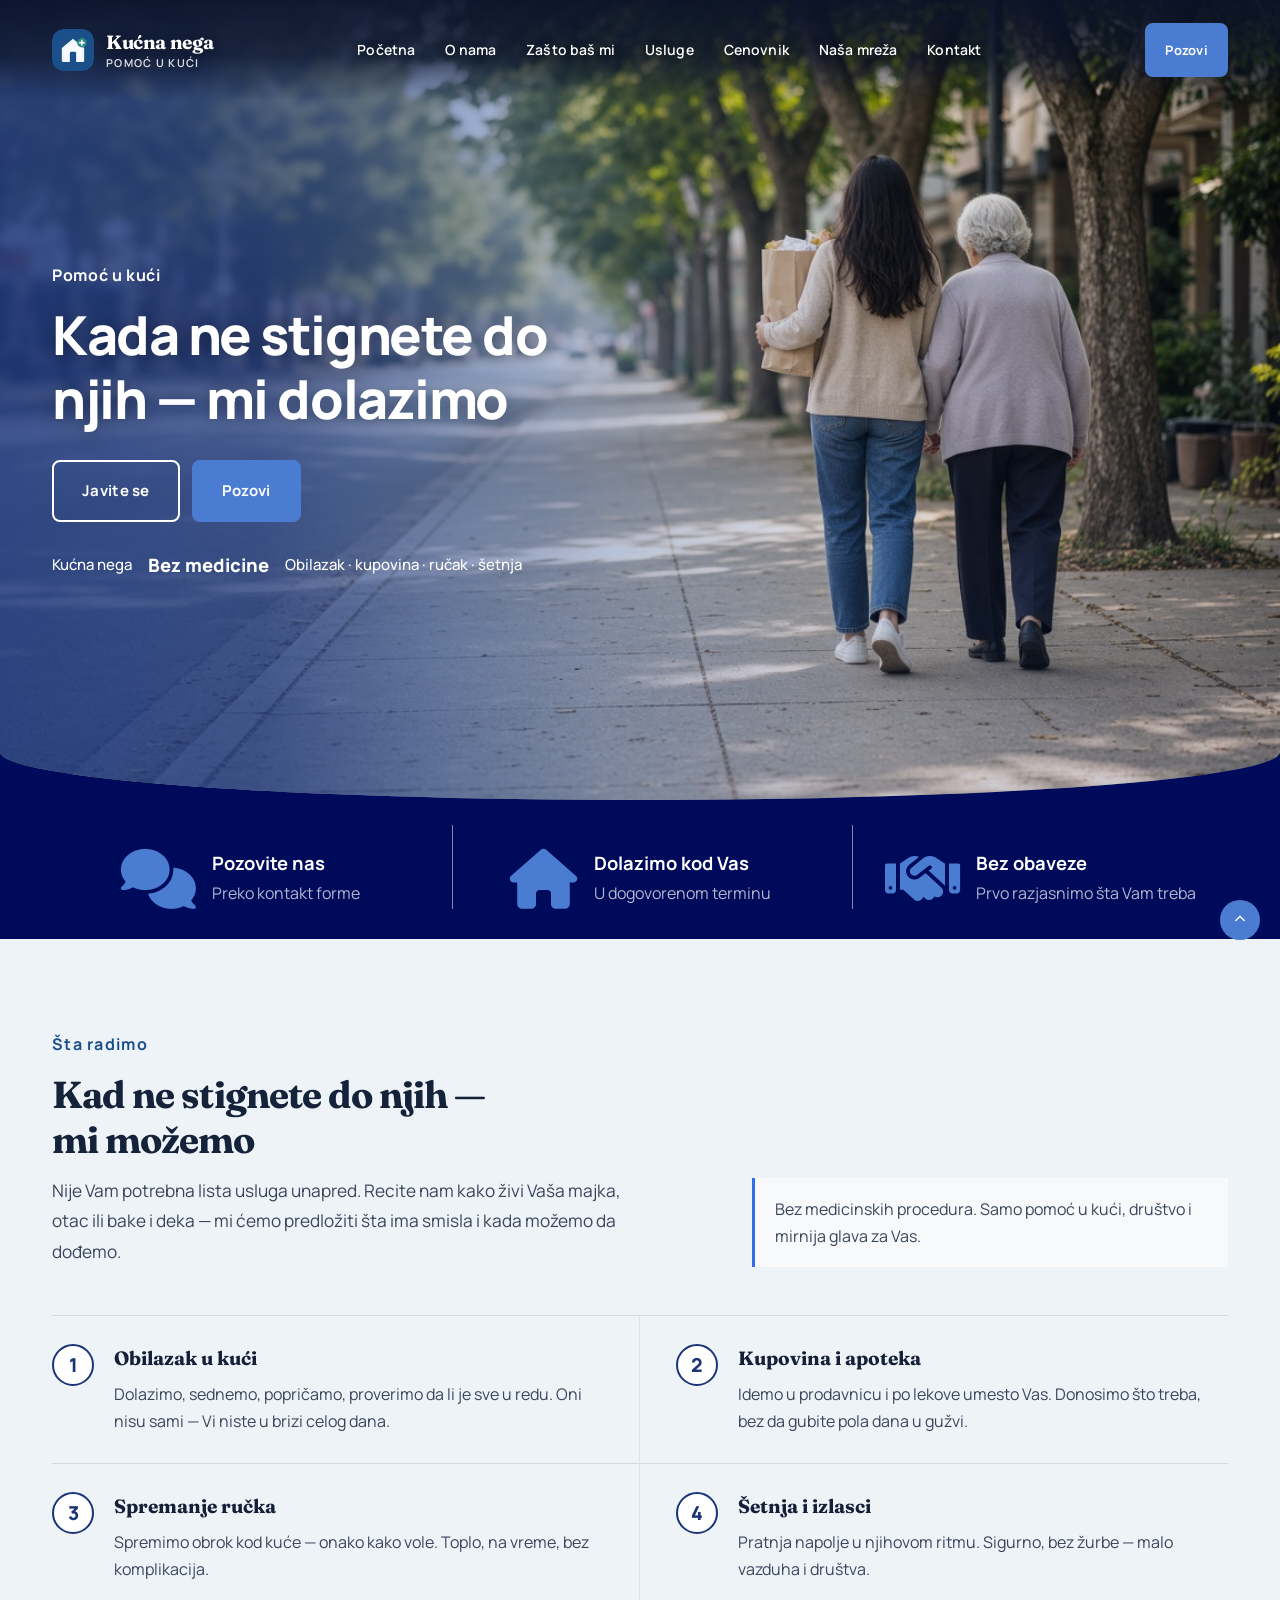
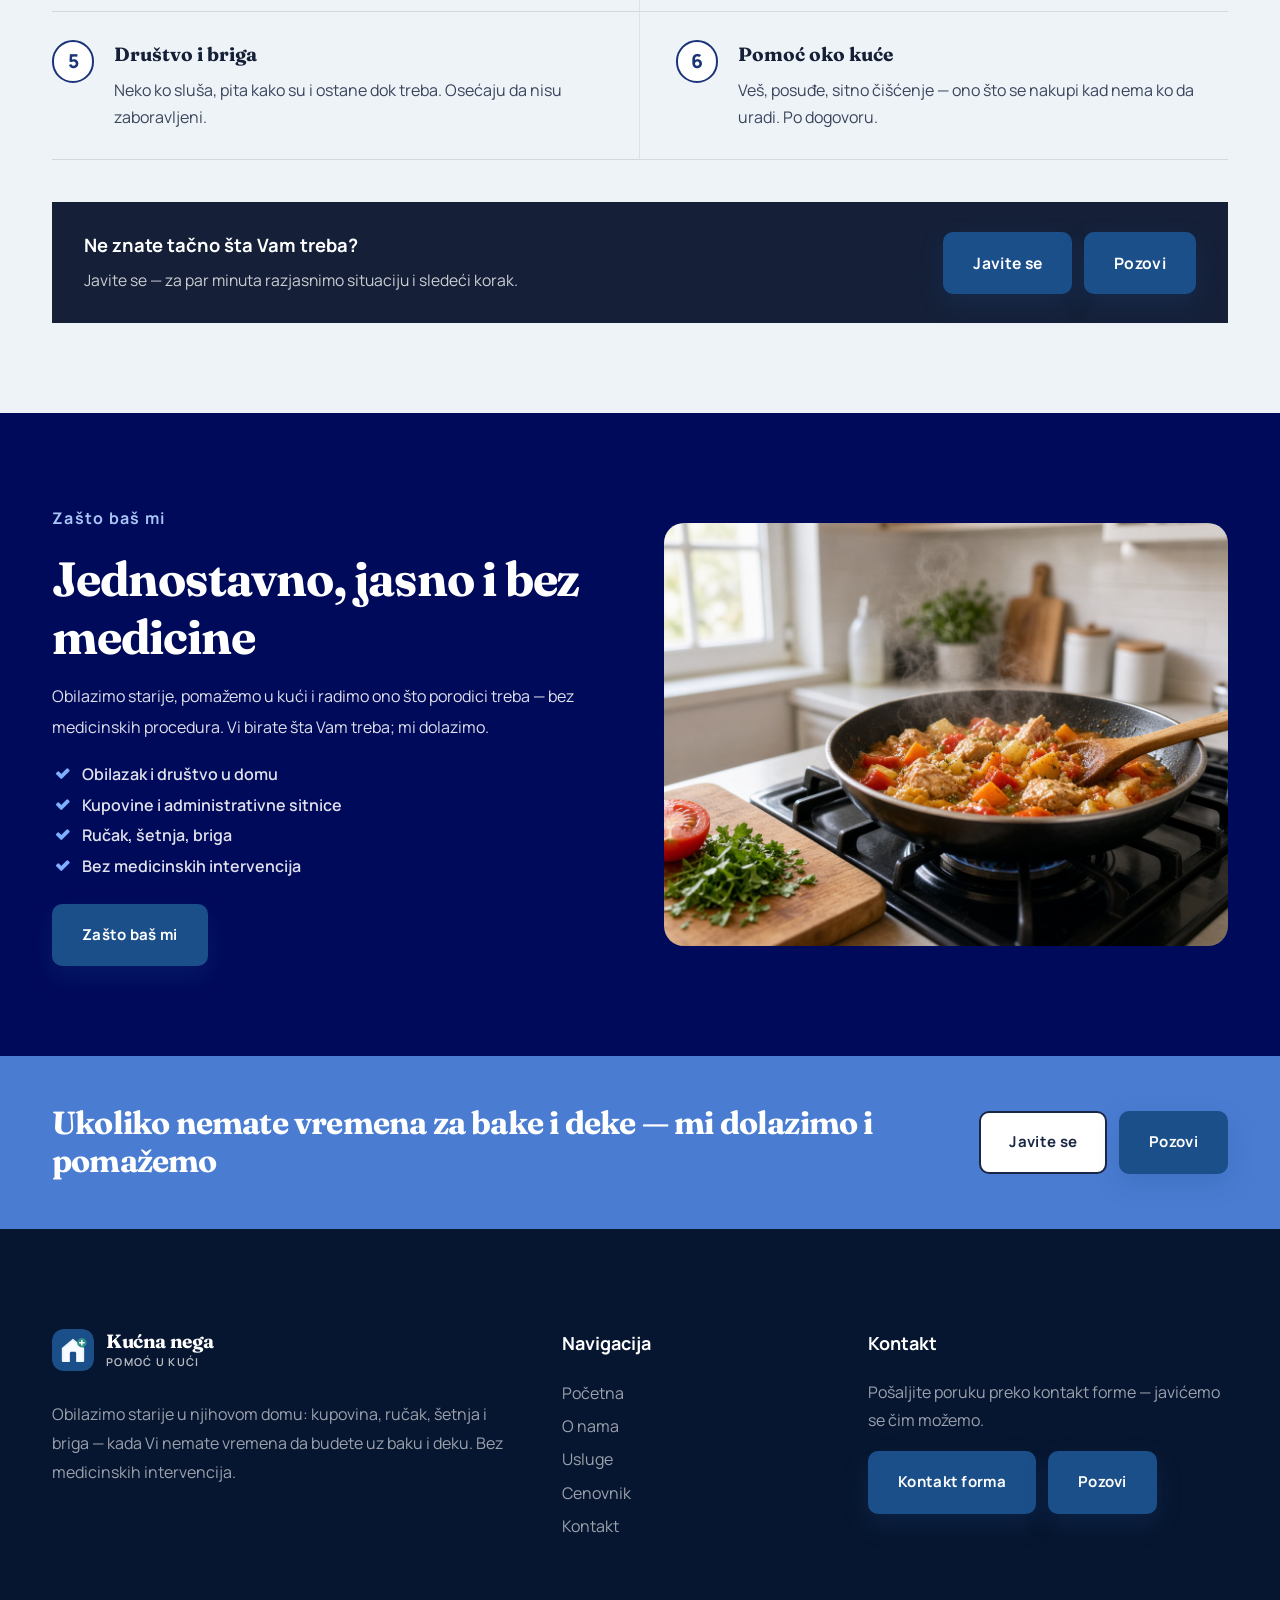
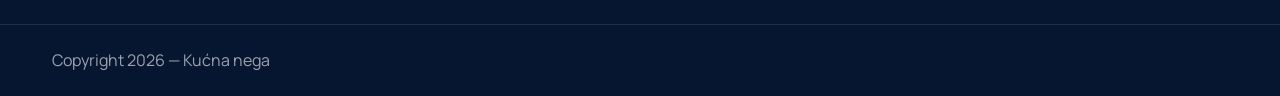
==== index.html @ cb9ee5a9 "Redesign mobile navigation and remove top gap" ====
﻿<!DOCTYPE html>
<html lang="sr">
<head>
    <title>Kućna nega | Pomoć u kući starih – Beograd i Srbija</title>
    <link rel="icon" href="images/icon.webp" type="image/gif" sizes="16x16">
    <meta content="text/html;charset=utf-8" http-equiv="Content-Type">
    <meta content="width=device-width, initial-scale=1.0" name="viewport">
    <meta name="description" content="Kućna nega i pomoć u kući: obilazak starih, kupovina namirnica i lekova, spremanje ručka, šetnja. Bez medicinskih intervencija. Javite se preko kontakt forme.">
    <meta name="keywords" content="kućna nega, pomoć u kući, obilazak starih, briga o bakama i dekama, pomoć starijima Beograd">
    <meta name="robots" content="index, follow">
    <meta property="og:image" content="https://pomocstarima.audaxtestsajt.com/images/care/hero-home.jpg">
    <meta property="og:image:type" content="image/jpeg">
    <meta name="twitter:card" content="summary_large_image">
    <meta name="twitter:image" content="https://pomocstarima.audaxtestsajt.com/images/care/hero-home.jpg">
    <link rel="canonical" href="https://pomocstarima.audaxtestsajt.com/">
    <link href="css/bootstrap.min.css" rel="stylesheet" type="text/css" id="bootstrap">
    <link href="css/plugins.css" rel="stylesheet" type="text/css">
    <link href="css/style.css" rel="stylesheet" type="text/css">
    <link id="colors" href="css/colors/scheme-01.css" rel="stylesheet" type="text/css">
    <link rel="preconnect" href="https://fonts.googleapis.com">
    <link rel="preconnect" href="https://fonts.gstatic.com" crossorigin>
    <link href="https://fonts.googleapis.com/css2?family=Fraunces:opsz,wght@9..144,600;9..144,700&family=Manrope:wght@400;500;600;700;800&display=swap" rel="stylesheet">
    <link href="css/kucna-nega.css?v=20261104-2" rel="stylesheet" type="text/css">
</head>
<body>
    <div id="wrapper">
        <a href="#" id="back-to-top"></a>
        <div id="de-loader"></div>

        <header class="transparent scroll-light">
            <div class="container">
                <div class="row">
                    <div class="col-md-12">
                        <div class="de-flex sm-pt10">
                            <div class="de-flex-col">
                                <div id="logo"><a href="/" class="kn-logo"><span class="kn-logo-mark" aria-hidden="true"><svg xmlns="http://www.w3.org/2000/svg" viewBox="0 0 64 64" fill="none"><rect width="64" height="64" rx="16" fill="#1B4F8A"/><path d="M32 15L49 28.8V48.2c0 1.2-1 2.2-2.2 2.2H17.2c-1.2 0-2.2-1-2.2-2.2V28.8L32 15z" fill="#EEF5FB"/><path d="M32 19.2L45.8 30.2v18.2H18.2V30.2L32 19.2z" fill="#F8FBFF"/><path d="M27.2 50.4V37c0-1.2 1-2.2 2.2-2.2h5.2c1.2 0 2.2 1 2.2 2.2v13.4" fill="#1B4F8A"/><circle cx="45.5" cy="21" r="7.2" fill="#2F8F84"/><path d="M45.5 17.6v6.8M42.1 21h6.8" stroke="#fff" stroke-width="2.2" stroke-linecap="round"/></svg></span><span class="kn-logo-text">Kućna nega<em>Pomoć u kući</em></span></a></div>
                            </div>
                            <div class="de-flex-col header-col-mid" role="navigation" aria-label="Glavna navigacija">
                                <div class="kn-menu-intro"><span>Kućna nega</span><p>Tu smo, kada zatreba.</p></div>
                                <ul id="mainmenu">
                                    <li><a class="menu-item" href="/">Početna</a></li>
                                    <li><a class="menu-item" href="/about">O nama</a></li>
                                    <li><a class="menu-item" href="/zasto">Zašto baš mi</a></li>
                                    <li><a class="menu-item" href="/services">Usluge</a></li>
                                    <li><a class="menu-item" href="/cenovnik">Cenovnik</a></li>
                                    <li><a class="menu-item" href="/mreza">Naša mreža</a></li>
                                    <li><a class="menu-item" href="/contact">Kontakt</a></li>
                                </ul>
                                <div class="kn-menu-footer"><p>Podrška Vašoj porodici,<br>u domu Vaših najbližih.</p><a href="/contact">Hajde da se upoznamo <span aria-hidden="true">↗</span></a></div>
                            </div>
                            <div class="de-flex-col">
                                <div class="menu_side_area">
                                    <a href="#" class="btn-main kn-call"><span>Pozovi</span></a>
                                    <button id="menu-btn" class="kn-menu-toggle" type="button" aria-expanded="false" aria-controls="mainmenu" aria-label="Otvori meni"><span class="kn-menu-icon" aria-hidden="true"></span></button>
                                </div>
                            </div>
                        </div>
                    </div>
                </div>
            </div>
        </header>

        <div class="no-bottom no-top" id="content">
            <div id="top"></div>

            <!-- HERO — Dentia layout, naš tekst -->
            <section id="section-intro" class="kn-dentia-hero text-light no-top no-bottom relative overflow-hidden">
                <div class="relative kn-dentia-wrap">
                    <div class="mh-800 kn-dentia-media">
                        <div class="kn-dentia-bg" style="background-image:url('images/care/hero-home.jpg')"></div>
                        <div class="sw-overlay op-5"></div>
                        <div class="gradient-edge-left"></div>
                    </div>
                    <div class="kn-dentia-copy">
                        <div class="container">
                            <div class="row">
                                <div class="col-lg-6">
                                    <div class="subtitle">Pomoć u kući</div>
                                    <h1>Kada ne stignete do njih — mi dolazimo</h1>
                                    <div class="kn-cta-row">
                                        <a class="btn-main btn-line kn-dentia-cta" href="/contact"><span>Javite se</span></a>
                                        <a class="btn-main kn-dentia-cta kn-call" href="#"><span>Pozovi</span></a>
                                    </div>
                                    <div class="d-lg-flex align-items-center kn-dentia-proof">
                                        <div class="me-3">Kućna nega</div>
                                        <div class="me-3 fw-bold">Bez medicine</div>
                                        <div>Obilazak · kupovina · ručak · šetnja</div>
                                    </div>
                                </div>
                            </div>
                        </div>
                    </div>
                </div>
            </section>

            <!-- INFO BAR — Dentia style -->
            <section class="kn-dentia-infobar bg-dark text-light pt-50 pb-30">
                <div class="container relative">
                    <div class="row g-4 grid-divider">
                        <div class="col-lg-4 col-md-6 mb-sm-30">
                            <div class="d-flex justify-content-center">
                                <i class="fs-60 id-color fa-solid fa-comments"></i>
                                <div class="ms-3">
                                    <h4 class="mb-0">Pozovite nas</h4>
                                    <p><a href="/contact">Preko kontakt forme</a></p>
                                </div>
                            </div>
                        </div>
                        <div class="col-lg-4 col-md-6 mb-sm-30">
                            <div class="d-flex justify-content-center">
                                <i class="fs-60 id-color fa-solid fa-house"></i>
                                <div class="ms-3">
                                    <h4 class="mb-0">Dolazimo kod Vas</h4>
                                    <p>U dogovorenom terminu</p>
                                </div>
                            </div>
                        </div>
                        <div class="col-lg-4 col-md-6 mb-sm-30">
                            <div class="d-flex justify-content-center">
                                <i class="fs-60 id-color fa-solid fa-handshake"></i>
                                <div class="ms-3">
                                    <h4 class="mb-0">Bez obaveze</h4>
                                    <p>Prvo razjasnimo šta Vam treba</p>
                                </div>
                            </div>
                        </div>
                    </div>
                </div>
            </section>

            <!-- USLUGE -->
            <section class="kn-services">
                <div class="container">
                    <div class="row align-items-end g-4 mb-5">
                        <div class="col-lg-7">
                            <div class="subtitle mb-3">Šta radimo</div>
                            <h2>Kad ne stignete do njih — mi možemo</h2>
                            <p class="kn-services-lead">Nije Vam potrebna lista usluga unapred. Recite nam kako živi Vaša majka, otac ili bake i deka — mi ćemo predložiti šta ima smisla i kada možemo da dođemo.</p>
                        </div>
                        <div class="col-lg-5">
                            <p class="kn-services-aside">Bez medicinskih procedura. Samo pomoć u kući, društvo i mirnija glava za Vas.</p>
                        </div>
                    </div>

                    <div class="kn-service-grid">
                        <article class="kn-service-item">
                            <span class="kn-service-num" aria-hidden="true">1</span>
                            <div>
                                <h3>Obilazak u kući</h3>
                                <p>Dolazimo, sednemo, popričamo, proverimo da li je sve u redu. Oni nisu sami — Vi niste u brizi celog dana.</p>
                            </div>
                        </article>
                        <article class="kn-service-item">
                            <span class="kn-service-num" aria-hidden="true">2</span>
                            <div>
                                <h3>Kupovina i apoteka</h3>
                                <p>Idemo u prodavnicu i po lekove umesto Vas. Donosimo što treba, bez da gubite pola dana u gužvi.</p>
                            </div>
                        </article>
                        <article class="kn-service-item">
                            <span class="kn-service-num" aria-hidden="true">3</span>
                            <div>
                                <h3>Spremanje ručka</h3>
                                <p>Spremimo obrok kod kuće — onako kako vole. Toplo, na vreme, bez komplikacija.</p>
                            </div>
                        </article>
                        <article class="kn-service-item">
                            <span class="kn-service-num" aria-hidden="true">4</span>
                            <div>
                                <h3>Šetnja i izlasci</h3>
                                <p>Pratnja napolje u njihovom ritmu. Sigurno, bez žurbe — malo vazduha i društva.</p>
                            </div>
                        </article>
                        <article class="kn-service-item">
                            <span class="kn-service-num" aria-hidden="true">5</span>
                            <div>
                                <h3>Društvo i briga</h3>
                                <p>Neko ko sluša, pita kako su i ostane dok treba. Osećaju da nisu zaboravljeni.</p>
                            </div>
                        </article>
                        <article class="kn-service-item">
                            <span class="kn-service-num" aria-hidden="true">6</span>
                            <div>
                                <h3>Pomoć oko kuće</h3>
                                <p>Veš, posuđe, sitno čišćenje — ono što se nakupi kad nema ko da uradi. Po dogovoru.</p>
                            </div>
                        </article>
                    </div>

                    <div class="kn-services-cta">
                        <div>
                            <strong>Ne znate tačno šta Vam treba?</strong>
                            <span>Javite se — za par minuta razjasnimo situaciju i sledeći korak.</span>
                        </div>
                        <div class="kn-cta-row">
                            <a class="btn-main" href="/contact"><span>Javite se</span></a>
                            <a class="btn-main kn-call" href="#"><span>Pozovi</span></a>
                        </div>
                    </div>
                </div>
            </section>

            <!-- ZASTO — sits on #content navy (#000A5B); text must stay light -->
            <section class="kn-why text-light">
                <div class="container">
                    <div class="row gy-4 gx-5 align-items-center">
                        <div class="col-lg-6">
                            <div class="subtitle id-color">Zašto baš mi</div>
                            <h2>Jednostavno, jasno i bez medicine</h2>
                            <p>Obilazimo starije, pomažemo u kući i radimo ono što porodici treba — bez medicinskih procedura. Vi birate šta Vam treba; mi dolazimo.</p>
                            <ul class="ul-check fw-600 mb-4">
                                <li>Obilazak i društvo u domu</li>
                                <li>Kupovine i administrativne sitnice</li>
                                <li>Ručak, šetnja, briga</li>
                                <li>Bez medicinskih intervencija</li>
                            </ul>
                            <a class="btn-main" href="/zasto"><span>Zašto baš mi</span></a>
                        </div>
                        <div class="col-lg-6">
                            <img src="images/care/lunch.jpg" class="w-100 rounded-1 kn-photo" alt="Ručak se kuva na šporetu — tiganj i sveži sastojci">
                        </div>
                    </div>
                </div>
            </section>

            <!-- CTA -->
            <section class="kn-cta">
                <div class="container">
                    <div class="row g-4 align-items-center">
                        <div class="col-md-9">
                            <h2 class="mb-0">Ukoliko nemate vremena za bake i deke — mi dolazimo i pomažemo</h2>
                        </div>
                        <div class="col-lg-3 text-lg-end">
                            <div class="kn-cta-row kn-cta-row-end">
                                <a class="btn-main btn-line" href="/contact"><span>Javite se</span></a>
                                <a class="btn-main kn-call" href="#"><span>Pozovi</span></a>
                            </div>
                        </div>
                    </div>
                </div>
            </section>
        </div>

        <footer class="section-dark">
            <div class="container">
                <div class="row gx-5">
                    <div class="col-lg-5 col-sm-6">
                        <a href="/" class="kn-logo kn-logo-footer"><span class="kn-logo-mark" aria-hidden="true"><svg xmlns="http://www.w3.org/2000/svg" viewBox="0 0 64 64" fill="none"><rect width="64" height="64" rx="16" fill="#1B4F8A"/><path d="M32 15L49 28.8V48.2c0 1.2-1 2.2-2.2 2.2H17.2c-1.2 0-2.2-1-2.2-2.2V28.8L32 15z" fill="#EEF5FB"/><path d="M32 19.2L45.8 30.2v18.2H18.2V30.2L32 19.2z" fill="#F8FBFF"/><path d="M27.2 50.4V37c0-1.2 1-2.2 2.2-2.2h5.2c1.2 0 2.2 1 2.2 2.2v13.4" fill="#1B4F8A"/><circle cx="45.5" cy="21" r="7.2" fill="#2F8F84"/><path d="M45.5 17.6v6.8M42.1 21h6.8" stroke="#fff" stroke-width="2.2" stroke-linecap="round"/></svg></span><span class="kn-logo-text">Kućna nega<em>Pomoć u kući</em></span></a>
                        <div class="spacer-20"></div>
                        <p>Obilazimo starije u njihovom domu: kupovina, ručak, šetnja i briga — kada Vi nemate vremena da budete uz baku i deku. Bez medicinskih intervencija.</p>
                    </div>
                    <div class="col-lg-3 col-sm-6">
                        <div class="widget">
                            <h5>Navigacija</h5>
                            <ul>
                                <li><a href="/">Početna</a></li>
                                <li><a href="/about">O nama</a></li>
                                <li><a href="/services">Usluge</a></li>
                                <li><a href="/cenovnik">Cenovnik</a></li>
                                <li><a href="/contact">Kontakt</a></li>
                            </ul>
                        </div>
                    </div>
                    <div class="col-lg-4 col-sm-6">
                        <div class="widget">
                            <h5>Kontakt</h5>
                            <p class="mb-3" style="color:rgba(255,255,255,0.75)">Pošaljite poruku preko kontakt forme — javićemo se čim možemo.</p>
                            <div class="kn-cta-row">
                                <a class="btn-main" href="/contact"><span>Kontakt forma</span></a>
                                <a class="btn-main kn-call" href="#"><span>Pozovi</span></a>
                            </div>
                        </div>
                    </div>
                </div>
            </div>
            <div class="subfooter">
                <div class="container">
                    <div class="row">
                        <div class="col-md-12">
                            <div class="de-flex">
                                <div class="de-flex-col">Copyright 2026 — Kućna nega</div>
                            </div>
                        </div>
                    </div>
                </div>
            </div>
        </footer>
    </div>

    <script src="js/plugins.js"></script>
    <script src="js/designesia.js"></script>
    <script src="js/kn-mobile-menu.js?v=20261104-2"></script>
    <script src="js/kn-phone.js"></script>
</body>
</html>
---- css/plugins.css ----
@charset "UTF-8";
/*!
 * animate.css -http://daneden.me/animate
 * Version - 3.5.1
 * Licensed under the MIT license - http://opensource.org/licenses/MIT
 *
 * Copyright (c) 2016 Daniel Eden
 */
 .animated{-webkit-animation-duration:.8s;animation-duration:.8s;-webkit-animation-fill-mode:both;animation-fill-mode:both}.animated.infinite{-webkit-animation-iteration-count:infinite;animation-iteration-count:infinite}.animated.hinge{-webkit-animation-duration:2s;animation-duration:2s}.animated.flipOutX,.animated.flipOutY,.animated.bounceIn,.animated.bounceOut{-webkit-animation-duration:.75s;animation-duration:.75s}@-webkit-keyframes bounce{from,20%,53%,80%,to{-webkit-animation-timing-function:cubic-bezier(.215,.61,.355,1);animation-timing-function:cubic-bezier(.215,.61,.355,1);-webkit-transform:translate3d(0,0,0);transform:translate3d(0,0,0)}40%,43%{-webkit-animation-timing-function:cubic-bezier(.755,.05,.855,.06);animation-timing-function:cubic-bezier(.755,.05,.855,.06);-webkit-transform:translate3d(0,-30px,0);transform:translate3d(0,-30px,0)}70%{-webkit-animation-timing-function:cubic-bezier(.755,.05,.855,.06);animation-timing-function:cubic-bezier(.755,.05,.855,.06);-webkit-transform:translate3d(0,-15px,0);transform:translate3d(0,-15px,0)}90%{-webkit-transform:translate3d(0,-4px,0);transform:translate3d(0,-4px,0)}}@keyframes bounce{from,20%,53%,80%,to{-webkit-animation-timing-function:cubic-bezier(.215,.61,.355,1);animation-timing-function:cubic-bezier(.215,.61,.355,1);-webkit-transform:translate3d(0,0,0);transform:translate3d(0,0,0)}40%,43%{-webkit-animation-timing-function:cubic-bezier(.755,.05,.855,.06);animation-timing-function:cubic-bezier(.755,.05,.855,.06);-webkit-transform:translate3d(0,-30px,0);transform:translate3d(0,-30px,0)}70%{-webkit-animation-timing-function:cubic-bezier(.755,.05,.855,.06);animation-timing-function:cubic-bezier(.755,.05,.855,.06);-webkit-transform:translate3d(0,-15px,0);transform:translate3d(0,-15px,0)}90%{-webkit-transform:translate3d(0,-4px,0);transform:translate3d(0,-4px,0)}}.bounce{-webkit-animation-name:bounce;animation-name:bounce;-webkit-transform-origin:center bottom;transform-origin:center bottom}@-webkit-keyframes flash{from,50%,to{opacity:1}25%,75%{opacity:0}}@keyframes flash{from,50%,to{opacity:1}25%,75%{opacity:0}}.flash{-webkit-animation-name:flash;animation-name:flash}@-webkit-keyframes pulse{from{-webkit-transform:scale3d(1,1,1);transform:scale3d(1,1,1)}50%{-webkit-transform:scale3d(1.05,1.05,1.05);transform:scale3d(1.05,1.05,1.05)}to{-webkit-transform:scale3d(1,1,1);transform:scale3d(1,1,1)}}@keyframes pulse{from{-webkit-transform:scale3d(1,1,1);transform:scale3d(1,1,1)}50%{-webkit-transform:scale3d(1.05,1.05,1.05);transform:scale3d(1.05,1.05,1.05)}to{-webkit-transform:scale3d(1,1,1);transform:scale3d(1,1,1)}}.pulse{-webkit-animation-name:pulse;animation-name:pulse}@-webkit-keyframes rubberBand{from{-webkit-transform:scale3d(1,1,1);transform:scale3d(1,1,1)}30%{-webkit-transform:scale3d(1.25,.75,1);transform:scale3d(1.25,.75,1)}40%{-webkit-transform:scale3d(.75,1.25,1);transform:scale3d(.75,1.25,1)}50%{-webkit-transform:scale3d(1.15,.85,1);transform:scale3d(1.15,.85,1)}65%{-webkit-transform:scale3d(.95,1.05,1);transform:scale3d(.95,1.05,1)}75%{-webkit-transform:scale3d(1.05,.95,1);transform:scale3d(1.05,.95,1)}to{-webkit-transform:scale3d(1,1,1);transform:scale3d(1,1,1)}}@keyframes rubberBand{from{-webkit-transform:scale3d(1,1,1);transform:scale3d(1,1,1)}30%{-webkit-transform:scale3d(1.25,.75,1);transform:scale3d(1.25,.75,1)}40%{-webkit-transform:scale3d(.75,1.25,1);transform:scale3d(.75,1.25,1)}50%{-webkit-transform:scale3d(1.15,.85,1);transform:scale3d(1.15,.85,1)}65%{-webkit-transform:scale3d(.95,1.05,1);transform:scale3d(.95,1.05,1)}75%{-webkit-transform:scale3d(1.05,.95,1);transform:scale3d(1.05,.95,1)}to{-webkit-transform:scale3d(1,1,1);transform:scale3d(1,1,1)}}.rubberBand{-webkit-animation-name:rubberBand;animation-name:rubberBand}@-webkit-keyframes shake{from,to{-webkit-transform:translate3d(0,0,0);transform:translate3d(0,0,0)}10%,30%,50%,70%,90%{-webkit-transform:translate3d(-10px,0,0);transform:translate3d(-10px,0,0)}20%,40%,60%,80%{-webkit-transform:translate3d(10px,0,0);transform:translate3d(10px,0,0)}}@keyframes shake{from,to{-webkit-transform:translate3d(0,0,0);transform:translate3d(0,0,0)}10%,30%,50%,70%,90%{-webkit-transform:translate3d(-10px,0,0);transform:translate3d(-10px,0,0)}20%,40%,60%,80%{-webkit-transform:translate3d(10px,0,0);transform:translate3d(10px,0,0)}}.shake{-webkit-animation-name:shake;animation-name:shake}@-webkit-keyframes headShake{0%{-webkit-transform:translateX(0);transform:translateX(0)}6.5%{-webkit-transform:translateX(-6px) rotateY(-9deg);transform:translateX(-6px) rotateY(-9deg)}18.5%{-webkit-transform:translateX(5px) rotateY(7deg);transform:translateX(5px) rotateY(7deg)}31.5%{-webkit-transform:translateX(-3px) rotateY(-5deg);transform:translateX(-3px) rotateY(-5deg)}43.5%{-webkit-transform:translateX(2px) rotateY(3deg);transform:translateX(2px) rotateY(3deg)}50%{-webkit-transform:translateX(0);transform:translateX(0)}}@keyframes headShake{0%{-webkit-transform:translateX(0);transform:translateX(0)}6.5%{-webkit-transform:translateX(-6px) rotateY(-9deg);transform:translateX(-6px) rotateY(-9deg)}18.5%{-webkit-transform:translateX(5px) rotateY(7deg);transform:translateX(5px) rotateY(7deg)}31.5%{-webkit-transform:translateX(-3px) rotateY(-5deg);transform:translateX(-3px) rotateY(-5deg)}43.5%{-webkit-transform:translateX(2px) rotateY(3deg);transform:translateX(2px) rotateY(3deg)}50%{-webkit-transform:translateX(0);transform:translateX(0)}}.headShake{-webkit-animation-timing-function:ease-in-out;animation-timing-function:ease-in-out;-webkit-animation-name:headShake;animation-name:headShake}@-webkit-keyframes swing{20%{-webkit-transform:rotate3d(0,0,1,15deg);transform:rotate3d(0,0,1,15deg)}40%{-webkit-transform:rotate3d(0,0,1,-10deg);transform:rotate3d(0,0,1,-10deg)}60%{-webkit-transform:rotate3d(0,0,1,5deg);transform:rotate3d(0,0,1,5deg)}80%{-webkit-transform:rotate3d(0,0,1,-5deg);transform:rotate3d(0,0,1,-5deg)}to{-webkit-transform:rotate3d(0,0,1,0deg);transform:rotate3d(0,0,1,0deg)}}@keyframes swing{20%{-webkit-transform:rotate3d(0,0,1,15deg);transform:rotate3d(0,0,1,15deg)}40%{-webkit-transform:rotate3d(0,0,1,-10deg);transform:rotate3d(0,0,1,-10deg)}60%{-webkit-transform:rotate3d(0,0,1,5deg);transform:rotate3d(0,0,1,5deg)}80%{-webkit-transform:rotate3d(0,0,1,-5deg);transform:rotate3d(0,0,1,-5deg)}to{-webkit-transform:rotate3d(0,0,1,0deg);transform:rotate3d(0,0,1,0deg)}}.swing{-webkit-transform-origin:top center;transform-origin:top center;-webkit-animation-name:swing;animation-name:swing}@-webkit-keyframes tada{from{-webkit-transform:scale3d(1,1,1);transform:scale3d(1,1,1)}10%,20%{-webkit-transform:scale3d(.9,.9,.9) rotate3d(0,0,1,-3deg);transform:scale3d(.9,.9,.9) rotate3d(0,0,1,-3deg)}30%,50%,70%,90%{-webkit-transform:scale3d(1.1,1.1,1.1) rotate3d(0,0,1,3deg);transform:scale3d(1.1,1.1,1.1) rotate3d(0,0,1,3deg)}40%,60%,80%{-webkit-transform:scale3d(1.1,1.1,1.1) rotate3d(0,0,1,-3deg);transform:scale3d(1.1,1.1,1.1) rotate3d(0,0,1,-3deg)}to{-webkit-transform:scale3d(1,1,1);transform:scale3d(1,1,1)}}@keyframes tada{from{-webkit-transform:scale3d(1,1,1);transform:scale3d(1,1,1)}10%,20%{-webkit-transform:scale3d(.9,.9,.9) rotate3d(0,0,1,-3deg);transform:scale3d(.9,.9,.9) rotate3d(0,0,1,-3deg)}30%,50%,70%,90%{-webkit-transform:scale3d(1.1,1.1,1.1) rotate3d(0,0,1,3deg);transform:scale3d(1.1,1.1,1.1) rotate3d(0,0,1,3deg)}40%,60%,80%{-webkit-transform:scale3d(1.1,1.1,1.1) rotate3d(0,0,1,-3deg);transform:scale3d(1.1,1.1,1.1) rotate3d(0,0,1,-3deg)}to{-webkit-transform:scale3d(1,1,1);transform:scale3d(1,1,1)}}.tada{-webkit-animation-name:tada;animation-name:tada}@-webkit-keyframes wobble{from{-webkit-transform:none;transform:none}15%{-webkit-transform:translate3d(-25%,0,0) rotate3d(0,0,1,-5deg);transform:translate3d(-25%,0,0) rotate3d(0,0,1,-5deg)}30%{-webkit-transform:translate3d(20%,0,0) rotate3d(0,0,1,3deg);transform:translate3d(20%,0,0) rotate3d(0,0,1,3deg)}45%{-webkit-transform:translate3d(-15%,0,0) rotate3d(0,0,1,-3deg);transform:translate3d(-15%,0,0) rotate3d(0,0,1,-3deg)}60%{-webkit-transform:translate3d(10%,0,0) rotate3d(0,0,1,2deg);transform:translate3d(10%,0,0) rotate3d(0,0,1,2deg)}75%{-webkit-transform:translate3d(-5%,0,0) rotate3d(0,0,1,-1deg);transform:translate3d(-5%,0,0) rotate3d(0,0,1,-1deg)}to{-webkit-transform:none;transform:none}}@keyframes wobble{from{-webkit-transform:none;transform:none}15%{-webkit-transform:translate3d(-25%,0,0) rotate3d(0,0,1,-5deg);transform:translate3d(-25%,0,0) rotate3d(0,0,1,-5deg)}30%{-webkit-transform:translate3d(20%,0,0) rotate3d(0,0,1,3deg);transform:translate3d(20%,0,0) rotate3d(0,0,1,3deg)}45%{-webkit-transform:translate3d(-15%,0,0) rotate3d(0,0,1,-3deg);transform:translate3d(-15%,0,0) rotate3d(0,0,1,-3deg)}60%{-webkit-transform:translate3d(10%,0,0) rotate3d(0,0,1,2deg);transform:translate3d(10%,0,0) rotate3d(0,0,1,2deg)}75%{-webkit-transform:translate3d(-5%,0,0) rotate3d(0,0,1,-1deg);transform:translate3d(-5%,0,0) rotate3d(0,0,1,-1deg)}to{-webkit-transform:none;transform:none}}.wobble{-webkit-animation-name:wobble;animation-name:wobble}@-webkit-keyframes jello{from,11.1%,to{-webkit-transform:none;transform:none}22.2%{-webkit-transform:skewX(-12.5deg) skewY(-12.5deg);transform:skewX(-12.5deg) skewY(-12.5deg)}33.3%{-webkit-transform:skewX(6.25deg) skewY(6.25deg);transform:skewX(6.25deg) skewY(6.25deg)}44.4%{-webkit-transform:skewX(-3.125deg) skewY(-3.125deg);transform:skewX(-3.125deg) skewY(-3.125deg)}55.5%{-webkit-transform:skewX(1.5625deg) skewY(1.5625deg);transform:skewX(1.5625deg) skewY(1.5625deg)}66.6%{-webkit-transform:skewX(-0.78125deg) skewY(-0.78125deg);transform:skewX(-0.78125deg) skewY(-0.78125deg)}77.7%{-webkit-transform:skewX(0.390625deg) skewY(0.390625deg);transform:skewX(0.390625deg) skewY(0.390625deg)}88.8%{-webkit-transform:skewX(-0.1953125deg) skewY(-0.1953125deg);transform:skewX(-0.1953125deg) skewY(-0.1953125deg)}}@keyframes jello{from,11.1%,to{-webkit-transform:none;transform:none}22.2%{-webkit-transform:skewX(-12.5deg) skewY(-12.5deg);transform:skewX(-12.5deg) skewY(-12.5deg)}33.3%{-webkit-transform:skewX(6.25deg) skewY(6.25deg);transform:skewX(6.25deg) skewY(6.25deg)}44.4%{-webkit-transform:skewX(-3.125deg) skewY(-3.125deg);transform:skewX(-3.125deg) skewY(-3.125deg)}55.5%{-webkit-transform:skewX(1.5625deg) skewY(1.5625deg);transform:skewX(1.5625deg) skewY(1.5625deg)}66.6%{-webkit-transform:skewX(-0.78125deg) skewY(-0.78125deg);transform:skewX(-0.78125deg) skewY(-0.78125deg)}77.7%{-webkit-transform:skewX(0.390625deg) skewY(0.390625deg);transform:skewX(0.390625deg) skewY(0.390625deg)}88.8%{-webkit-transform:skewX(-0.1953125deg) skewY(-0.1953125deg);transform:skewX(-0.1953125deg) skewY(-0.1953125deg)}}.jello{-webkit-animation-name:jello;animation-name:jello;-webkit-transform-origin:center;transform-origin:center}@-webkit-keyframes bounceIn{from,20%,40%,60%,80%,to{-webkit-animation-timing-function:cubic-bezier(.215,.61,.355,1);animation-timing-function:cubic-bezier(.215,.61,.355,1)}0%{opacity:0;-webkit-transform:scale3d(.3,.3,.3);transform:scale3d(.3,.3,.3)}20%{-webkit-transform:scale3d(1.1,1.1,1.1);transform:scale3d(1.1,1.1,1.1)}40%{-webkit-transform:scale3d(.9,.9,.9);transform:scale3d(.9,.9,.9)}60%{opacity:1;-webkit-transform:scale3d(1.03,1.03,1.03);transform:scale3d(1.03,1.03,1.03)}80%{-webkit-transform:scale3d(.97,.97,.97);transform:scale3d(.97,.97,.97)}to{opacity:1;-webkit-transform:scale3d(1,1,1);transform:scale3d(1,1,1)}}@keyframes bounceIn{from,20%,40%,60%,80%,to{-webkit-animation-timing-function:cubic-bezier(.215,.61,.355,1);animation-timing-function:cubic-bezier(.215,.61,.355,1)}0%{opacity:0;-webkit-transform:scale3d(.3,.3,.3);transform:scale3d(.3,.3,.3)}20%{-webkit-transform:scale3d(1.1,1.1,1.1);transform:scale3d(1.1,1.1,1.1)}40%{-webkit-transform:scale3d(.9,.9,.9);transform:scale3d(.9,.9,.9)}60%{opacity:1;-webkit-transform:scale3d(1.03,1.03,1.03);transform:scale3d(1.03,1.03,1.03)}80%{-webkit-transform:scale3d(.97,.97,.97);transform:scale3d(.97,.97,.97)}to{opacity:1;-webkit-transform:scale3d(1,1,1);transform:scale3d(1,1,1)}}.bounceIn{-webkit-animation-name:bounceIn;animation-name:bounceIn}@-webkit-keyframes bounceInDown{from,60%,75%,90%,to{-webkit-animation-timing-function:cubic-bezier(.215,.61,.355,1);animation-timing-function:cubic-bezier(.215,.61,.355,1)}0%{opacity:0;-webkit-transform:translate3d(0,-3000px,0);transform:translate3d(0,-3000px,0)}60%{opacity:1;-webkit-transform:translate3d(0,25px,0);transform:translate3d(0,25px,0)}75%{-webkit-transform:translate3d(0,-10px,0);transform:translate3d(0,-10px,0)}90%{-webkit-transform:translate3d(0,5px,0);transform:translate3d(0,5px,0)}to{-webkit-transform:none;transform:none}}@keyframes bounceInDown{from,60%,75%,90%,to{-webkit-animation-timing-function:cubic-bezier(.215,.61,.355,1);animation-timing-function:cubic-bezier(.215,.61,.355,1)}0%{opacity:0;-webkit-transform:translate3d(0,-3000px,0);transform:translate3d(0,-3000px,0)}60%{opacity:1;-webkit-transform:translate3d(0,25px,0);transform:translate3d(0,25px,0)}75%{-webkit-transform:translate3d(0,-10px,0);transform:translate3d(0,-10px,0)}90%{-webkit-transform:translate3d(0,5px,0);transform:translate3d(0,5px,0)}to{-webkit-transform:none;transform:none}}.bounceInDown{-webkit-animation-name:bounceInDown;animation-name:bounceInDown}@-webkit-keyframes bounceInLeft{from,60%,75%,90%,to{-webkit-animation-timing-function:cubic-bezier(.215,.61,.355,1);animation-timing-function:cubic-bezier(.215,.61,.355,1)}0%{opacity:0;-webkit-transform:translate3d(-3000px,0,0);transform:translate3d(-3000px,0,0)}60%{opacity:1;-webkit-transform:translate3d(25px,0,0);transform:translate3d(25px,0,0)}75%{-webkit-transform:translate3d(-10px,0,0);transform:translate3d(-10px,0,0)}90%{-webkit-transform:translate3d(5px,0,0);transform:translate3d(5px,0,0)}to{-webkit-transform:none;transform:none}}@keyframes bounceInLeft{from,60%,75%,90%,to{-webkit-animation-timing-function:cubic-bezier(.215,.61,.355,1);animation-timing-function:cubic-bezier(.215,.61,.355,1)}0%{opacity:0;-webkit-transform:translate3d(-3000px,0,0);transform:translate3d(-3000px,0,0)}60%{opacity:1;-webkit-transform:translate3d(25px,0,0);transform:translate3d(25px,0,0)}75%{-webkit-transform:translate3d(-10px,0,0);transform:translate3d(-10px,0,0)}90%{-webkit-transform:translate3d(5px,0,0);transform:translate3d(5px,0,0)}to{-webkit-transform:none;transform:none}}.bounceInLeft{-webkit-animation-name:bounceInLeft;animation-name:bounceInLeft}@-webkit-keyframes bounceInRight{from,60%,75%,90%,to{-webkit-animation-timing-function:cubic-bezier(.215,.61,.355,1);animation-timing-function:cubic-bezier(.215,.61,.355,1)}from{opacity:0;-webkit-transform:translate3d(3000px,0,0);transform:translate3d(3000px,0,0)}60%{opacity:1;-webkit-transform:translate3d(-25px,0,0);transform:translate3d(-25px,0,0)}75%{-webkit-transform:translate3d(10px,0,0);transform:translate3d(10px,0,0)}90%{-webkit-transform:translate3d(-5px,0,0);transform:translate3d(-5px,0,0)}to{-webkit-transform:none;transform:none}}@keyframes bounceInRight{from,60%,75%,90%,to{-webkit-animation-timing-function:cubic-bezier(.215,.61,.355,1);animation-timing-function:cubic-bezier(.215,.61,.355,1)}from{opacity:0;-webkit-transform:translate3d(3000px,0,0);transform:translate3d(3000px,0,0)}60%{opacity:1;-webkit-transform:translate3d(-25px,0,0);transform:translate3d(-25px,0,0)}75%{-webkit-transform:translate3d(10px,0,0);transform:translate3d(10px,0,0)}90%{-webkit-transform:translate3d(-5px,0,0);transform:translate3d(-5px,0,0)}to{-webkit-transform:none;transform:none}}.bounceInRight{-webkit-animation-name:bounceInRight;animation-name:bounceInRight}@-webkit-keyframes bounceInUp{from,60%,75%,90%,to{-webkit-animation-timing-function:cubic-bezier(.215,.61,.355,1);animation-timing-function:cubic-bezier(.215,.61,.355,1)}from{opacity:0;-webkit-transform:translate3d(0,3000px,0);transform:translate3d(0,3000px,0)}60%{opacity:1;-webkit-transform:translate3d(0,-20px,0);transform:translate3d(0,-20px,0)}75%{-webkit-transform:translate3d(0,10px,0);transform:translate3d(0,10px,0)}90%{-webkit-transform:translate3d(0,-5px,0);transform:translate3d(0,-5px,0)}to{-webkit-transform:translate3d(0,0,0);transform:translate3d(0,0,0)}}@keyframes bounceInUp{from,60%,75%,90%,to{-webkit-animation-timing-function:cubic-bezier(.215,.61,.355,1);animation-timing-function:cubic-bezier(.215,.61,.355,1)}from{opacity:0;-webkit-transform:translate3d(0,3000px,0);transform:translate3d(0,3000px,0)}60%{opacity:1;-webkit-transform:translate3d(0,-20px,0);transform:translate3d(0,-20px,0)}75%{-webkit-transform:translate3d(0,10px,0);transform:translate3d(0,10px,0)}90%{-webkit-transform:translate3d(0,-5px,0);transform:translate3d(0,-5px,0)}to{-webkit-transform:translate3d(0,0,0);transform:translate3d(0,0,0)}}.bounceInUp{-webkit-animation-name:bounceInUp;animation-name:bounceInUp}@-webkit-keyframes bounceOut{20%{-webkit-transform:scale3d(.9,.9,.9);transform:scale3d(.9,.9,.9)}50%,55%{opacity:1;-webkit-transform:scale3d(1.1,1.1,1.1);transform:scale3d(1.1,1.1,1.1)}to{opacity:0;-webkit-transform:scale3d(.3,.3,.3);transform:scale3d(.3,.3,.3)}}@keyframes bounceOut{20%{-webkit-transform:scale3d(.9,.9,.9);transform:scale3d(.9,.9,.9)}50%,55%{opacity:1;-webkit-transform:scale3d(1.1,1.1,1.1);transform:scale3d(1.1,1.1,1.1)}to{opacity:0;-webkit-transform:scale3d(.3,.3,.3);transform:scale3d(.3,.3,.3)}}.bounceOut{-webkit-animation-name:bounceOut;animation-name:bounceOut}@-webkit-keyframes bounceOutDown{20%{-webkit-transform:translate3d(0,10px,0);transform:translate3d(0,10px,0)}40%,45%{opacity:1;-webkit-transform:translate3d(0,-20px,0);transform:translate3d(0,-20px,0)}to{opacity:0;-webkit-transform:translate3d(0,2000px,0);transform:translate3d(0,2000px,0)}}@keyframes bounceOutDown{20%{-webkit-transform:translate3d(0,10px,0);transform:translate3d(0,10px,0)}40%,45%{opacity:1;-webkit-transform:translate3d(0,-20px,0);transform:translate3d(0,-20px,0)}to{opacity:0;-webkit-transform:translate3d(0,2000px,0);transform:translate3d(0,2000px,0)}}.bounceOutDown{-webkit-animation-name:bounceOutDown;animation-name:bounceOutDown}@-webkit-keyframes bounceOutLeft{20%{opacity:1;-webkit-transform:translate3d(20px,0,0);transform:translate3d(20px,0,0)}to{opacity:0;-webkit-transform:translate3d(-2000px,0,0);transform:translate3d(-2000px,0,0)}}@keyframes bounceOutLeft{20%{opacity:1;-webkit-transform:translate3d(20px,0,0);transform:translate3d(20px,0,0)}to{opacity:0;-webkit-transform:translate3d(-2000px,0,0);transform:translate3d(-2000px,0,0)}}.bounceOutLeft{-webkit-animation-name:bounceOutLeft;animation-name:bounceOutLeft}@-webkit-keyframes bounceOutRight{20%{opacity:1;-webkit-transform:translate3d(-20px,0,0);transform:translate3d(-20px,0,0)}to{opacity:0;-webkit-transform:translate3d(2000px,0,0);transform:translate3d(2000px,0,0)}}@keyframes bounceOutRight{20%{opacity:1;-webkit-transform:translate3d(-20px,0,0);transform:translate3d(-20px,0,0)}to{opacity:0;-webkit-transform:translate3d(2000px,0,0);transform:translate3d(2000px,0,0)}}.bounceOutRight{-webkit-animation-name:bounceOutRight;animation-name:bounceOutRight}@-webkit-keyframes bounceOutUp{20%{-webkit-transform:translate3d(0,-10px,0);transform:translate3d(0,-10px,0)}40%,45%{opacity:1;-webkit-transform:translate3d(0,20px,0);transform:translate3d(0,20px,0)}to{opacity:0;-webkit-transform:translate3d(0,-2000px,0);transform:translate3d(0,-2000px,0)}}@keyframes bounceOutUp{20%{-webkit-transform:translate3d(0,-10px,0);transform:translate3d(0,-10px,0)}40%,45%{opacity:1;-webkit-transform:translate3d(0,20px,0);transform:translate3d(0,20px,0)}to{opacity:0;-webkit-transform:translate3d(0,-2000px,0);transform:translate3d(0,-2000px,0)}}.bounceOutUp{-webkit-animation-name:bounceOutUp;animation-name:bounceOutUp}@-webkit-keyframes fadeIn{from{opacity:0}to{opacity:1}}@keyframes fadeIn{from{opacity:0}to{opacity:1}}.fadeIn{-webkit-animation-name:fadeIn;animation-name:fadeIn}@-webkit-keyframes fadeInDown{from{opacity:0;-webkit-transform:translate3d(0,-30%,0);transform:translate3d(0,-30%,0)}to{opacity:1;-webkit-transform:none;transform:none}}@keyframes fadeInDown{from{opacity:0;-webkit-transform:translate3d(0,-30%,0);transform:translate3d(0,-30%,0)}to{opacity:1;-webkit-transform:none;transform:none}}.fadeInDown{-webkit-animation-name:fadeInDown;animation-name:fadeInDown}@-webkit-keyframes fadeInDownBig{from{opacity:0;-webkit-transform:translate3d(0,-2000px,0);transform:translate3d(0,-2000px,0)}to{opacity:1;-webkit-transform:none;transform:none}}@keyframes fadeInDownBig{from{opacity:0;-webkit-transform:translate3d(0,-2000px,0);transform:translate3d(0,-2000px,0)}to{opacity:1;-webkit-transform:none;transform:none}}.fadeInDownBig{-webkit-animation-name:fadeInDownBig;animation-name:fadeInDownBig}@-webkit-keyframes fadeInLeft{from{opacity:0;-webkit-transform:translate3d(-10%,0,0);transform:translate3d(-10%,0,0)}to{opacity:1;-webkit-transform:none;transform:none}}@keyframes fadeInLeft{from{opacity:0;-webkit-transform:translate3d(-10%,0,0);transform:translate3d(-10%,0,0)}to{opacity:1;-webkit-transform:none;transform:none}}.fadeInLeft{-webkit-animation-name:fadeInLeft;animation-name:fadeInLeft}@-webkit-keyframes fadeInLeftBig{from{opacity:0;-webkit-transform:translate3d(-2000px,0,0);transform:translate3d(-2000px,0,0)}to{opacity:1;-webkit-transform:none;transform:none}}@keyframes fadeInLeftBig{from{opacity:0;-webkit-transform:translate3d(-2000px,0,0);transform:translate3d(-2000px,0,0)}to{opacity:1;-webkit-transform:none;transform:none}}.fadeInLeftBig{-webkit-animation-name:fadeInLeftBig;animation-name:fadeInLeftBig}@-webkit-keyframes fadeInRight{from{opacity:0;-webkit-transform:translate3d(10%,0,0);transform:translate3d(10%,0,0)}to{opacity:1;-webkit-transform:none;transform:none}}@keyframes fadeInRight{from{opacity:0;-webkit-transform:translate3d(10%,0,0);transform:translate3d(10%,0,0)}to{opacity:1;-webkit-transform:none;transform:none}}.fadeInRight{-webkit-animation-name:fadeInRight;animation-name:fadeInRight}@-webkit-keyframes fadeInRightBig{from{opacity:0;-webkit-transform:translate3d(2000px,0,0);transform:translate3d(2000px,0,0)}to{opacity:1;-webkit-transform:none;transform:none}}@keyframes fadeInRightBig{from{opacity:0;-webkit-transform:translate3d(2000px,0,0);transform:translate3d(2000px,0,0)}to{opacity:1;-webkit-transform:none;transform:none}}.fadeInRightBig{-webkit-animation-name:fadeInRightBig;animation-name:fadeInRightBig}@-webkit-keyframes fadeInUp{from{opacity:0;-webkit-transform:translate3d(0,30%,0);transform:translate3d(0,30%,0)}to{opacity:1;-webkit-transform:none;transform:none}}@keyframes fadeInUp{from{opacity:0;-webkit-transform:translate3d(0,30%,0);transform:translate3d(0,30%,0)}to{opacity:1;-webkit-transform:none;transform:none}}.fadeInUp{-webkit-animation-name:fadeInUp;animation-name:fadeInUp}@-webkit-keyframes fadeInUpBig{from{opacity:0;-webkit-transform:translate3d(0,2000px,0);transform:translate3d(0,2000px,0)}to{opacity:1;-webkit-transform:none;transform:none}}@keyframes fadeInUpBig{from{opacity:0;-webkit-transform:translate3d(0,2000px,0);transform:translate3d(0,2000px,0)}to{opacity:1;-webkit-transform:none;transform:none}}.fadeInUpBig{-webkit-animation-name:fadeInUpBig;animation-name:fadeInUpBig}@-webkit-keyframes fadeOut{from{opacity:1}to{opacity:0}}@keyframes fadeOut{from{opacity:1}to{opacity:0}}.fadeOut{-webkit-animation-name:fadeOut;animation-name:fadeOut}@-webkit-keyframes fadeOutDown{from{opacity:1}to{opacity:0;-webkit-transform:translate3d(0,30%,0);transform:translate3d(0,30%,0)}}@keyframes fadeOutDown{from{opacity:1}to{opacity:0;-webkit-transform:translate3d(0,30%,0);transform:translate3d(0,30%,0)}}.fadeOutDown{-webkit-animation-name:fadeOutDown;animation-name:fadeOutDown}@-webkit-keyframes fadeOutDownBig{from{opacity:1}to{opacity:0;-webkit-transform:translate3d(0,2000px,0);transform:translate3d(0,2000px,0)}}@keyframes fadeOutDownBig{from{opacity:1}to{opacity:0;-webkit-transform:translate3d(0,2000px,0);transform:translate3d(0,2000px,0)}}.fadeOutDownBig{-webkit-animation-name:fadeOutDownBig;animation-name:fadeOutDownBig}@-webkit-keyframes fadeOutLeft{from{opacity:1}to{opacity:0;-webkit-transform:translate3d(-10%,0,0);transform:translate3d(-10%,0,0)}}@keyframes fadeOutLeft{from{opacity:1}to{opacity:0;-webkit-transform:translate3d(-10%,0,0);transform:translate3d(-10%,0,0)}}.fadeOutLeft{-webkit-animation-name:fadeOutLeft;animation-name:fadeOutLeft}@-webkit-keyframes fadeOutLeftBig{from{opacity:1}to{opacity:0;-webkit-transform:translate3d(-2000px,0,0);transform:translate3d(-2000px,0,0)}}@keyframes fadeOutLeftBig{from{opacity:1}to{opacity:0;-webkit-transform:translate3d(-2000px,0,0);transform:translate3d(-2000px,0,0)}}.fadeOutLeftBig{-webkit-animation-name:fadeOutLeftBig;animation-name:fadeOutLeftBig}@-webkit-keyframes fadeOutRight{from{opacity:1}to{opacity:0;-webkit-transform:translate3d(10%,0,0);transform:translate3d(10%,0,0)}}@keyframes fadeOutRight{from{opacity:1}to{opacity:0;-webkit-transform:translate3d(10%,0,0);transform:translate3d(10%,0,0)}}.fadeOutRight{-webkit-animation-name:fadeOutRight;animation-name:fadeOutRight}@-webkit-keyframes fadeOutRightBig{from{opacity:1}to{opacity:0;-webkit-transform:translate3d(2000px,0,0);transform:translate3d(2000px,0,0)}}@keyframes fadeOutRightBig{from{opacity:1}to{opacity:0;-webkit-transform:translate3d(2000px,0,0);transform:translate3d(2000px,0,0)}}.fadeOutRightBig{-webkit-animation-name:fadeOutRightBig;animation-name:fadeOutRightBig}@-webkit-keyframes fadeOutUp{from{opacity:1}to{opacity:0;-webkit-transform:translate3d(0,-30%,0);transform:translate3d(0,-30%,0)}}@keyframes fadeOutUp{from{opacity:1}to{opacity:0;-webkit-transform:translate3d(0,-30%,0);transform:translate3d(0,-30%,0)}}.fadeOutUp{-webkit-animation-name:fadeOutUp;animation-name:fadeOutUp}@-webkit-keyframes fadeOutUpBig{from{opacity:1}to{opacity:0;-webkit-transform:translate3d(0,-2000px,0);transform:translate3d(0,-2000px,0)}}@keyframes fadeOutUpBig{from{opacity:1}to{opacity:0;-webkit-transform:translate3d(0,-2000px,0);transform:translate3d(0,-2000px,0)}}.fadeOutUpBig{-webkit-animation-name:fadeOutUpBig;animation-name:fadeOutUpBig}@-webkit-keyframes flip{from{-webkit-transform:perspective(400px) rotate3d(0,1,0,-360deg);transform:perspective(400px) rotate3d(0,1,0,-360deg);-webkit-animation-timing-function:ease-out;animation-timing-function:ease-out}40%{-webkit-transform:perspective(400px) translate3d(0,0,150px) rotate3d(0,1,0,-190deg);transform:perspective(400px) translate3d(0,0,150px) rotate3d(0,1,0,-190deg);-webkit-animation-timing-function:ease-out;animation-timing-function:ease-out}50%{-webkit-transform:perspective(400px) translate3d(0,0,150px) rotate3d(0,1,0,-170deg);transform:perspective(400px) translate3d(0,0,150px) rotate3d(0,1,0,-170deg);-webkit-animation-timing-function:ease-in;animation-timing-function:ease-in}80%{-webkit-transform:perspective(400px) scale3d(.95,.95,.95);transform:perspective(400px) scale3d(.95,.95,.95);-webkit-animation-timing-function:ease-in;animation-timing-function:ease-in}to{-webkit-transform:perspective(400px);transform:perspective(400px);-webkit-animation-timing-function:ease-in;animation-timing-function:ease-in}}@keyframes flip{from{-webkit-transform:perspective(400px) rotate3d(0,1,0,-360deg);transform:perspective(400px) rotate3d(0,1,0,-360deg);-webkit-animation-timing-function:ease-out;animation-timing-function:ease-out}40%{-webkit-transform:perspective(400px) translate3d(0,0,150px) rotate3d(0,1,0,-190deg);transform:perspective(400px) translate3d(0,0,150px) rotate3d(0,1,0,-190deg);-webkit-animation-timing-function:ease-out;animation-timing-function:ease-out}50%{-webkit-transform:perspective(400px) translate3d(0,0,150px) rotate3d(0,1,0,-170deg);transform:perspective(400px) translate3d(0,0,150px) rotate3d(0,1,0,-170deg);-webkit-animation-timing-function:ease-in;animation-timing-function:ease-in}80%{-webkit-transform:perspective(400px) scale3d(.95,.95,.95);transform:perspective(400px) scale3d(.95,.95,.95);-webkit-animation-timing-function:ease-in;animation-timing-function:ease-in}to{-webkit-transform:perspective(400px);transform:perspective(400px);-webkit-animation-timing-function:ease-in;animation-timing-function:ease-in}}.animated.flip{-webkit-backface-visibility:visible;backface-visibility:visible;-webkit-animation-name:flip;animation-name:flip}@-webkit-keyframes flipInX{from{-webkit-transform:perspective(400px) rotate3d(1,0,0,90deg);transform:perspective(400px) rotate3d(1,0,0,90deg);-webkit-animation-timing-function:ease-in;animation-timing-function:ease-in;opacity:0}40%{-webkit-transform:perspective(400px) rotate3d(1,0,0,-20deg);transform:perspective(400px) rotate3d(1,0,0,-20deg);-webkit-animation-timing-function:ease-in;animation-timing-function:ease-in}60%{-webkit-transform:perspective(400px) rotate3d(1,0,0,10deg);transform:perspective(400px) rotate3d(1,0,0,10deg);opacity:1}80%{-webkit-transform:perspective(400px) rotate3d(1,0,0,-5deg);transform:perspective(400px) rotate3d(1,0,0,-5deg)}to{-webkit-transform:perspective(400px);transform:perspective(400px)}}@keyframes flipInX{from{-webkit-transform:perspective(400px) rotate3d(1,0,0,90deg);transform:perspective(400px) rotate3d(1,0,0,90deg);-webkit-animation-timing-function:ease-in;animation-timing-function:ease-in;opacity:0}40%{-webkit-transform:perspective(400px) rotate3d(1,0,0,-20deg);transform:perspective(400px) rotate3d(1,0,0,-20deg);-webkit-animation-timing-function:ease-in;animation-timing-function:ease-in}60%{-webkit-transform:perspective(400px) rotate3d(1,0,0,10deg);transform:perspective(400px) rotate3d(1,0,0,10deg);opacity:1}80%{-webkit-transform:perspective(400px) rotate3d(1,0,0,-5deg);transform:perspective(400px) rotate3d(1,0,0,-5deg)}to{-webkit-transform:perspective(400px);transform:perspective(400px)}}.flipInX{-webkit-backface-visibility:visible!important;backface-visibility:visible!important;-webkit-animation-name:flipInX;animation-name:flipInX}@-webkit-keyframes flipInY{from{-webkit-transform:perspective(400px) rotate3d(0,1,0,90deg);transform:perspective(400px) rotate3d(0,1,0,90deg);-webkit-animation-timing-function:ease-in;animation-timing-function:ease-in;opacity:0}40%{-webkit-transform:perspective(400px) rotate3d(0,1,0,-20deg);transform:perspective(400px) rotate3d(0,1,0,-20deg);-webkit-animation-timing-function:ease-in;animation-timing-function:ease-in}60%{-webkit-transform:perspective(400px) rotate3d(0,1,0,10deg);transform:perspective(400px) rotate3d(0,1,0,10deg);opacity:1}80%{-webkit-transform:perspective(400px) rotate3d(0,1,0,-5deg);transform:perspective(400px) rotate3d(0,1,0,-5deg)}to{-webkit-transform:perspective(400px);transform:perspective(400px)}}@keyframes flipInY{from{-webkit-transform:perspective(400px) rotate3d(0,1,0,90deg);transform:perspective(400px) rotate3d(0,1,0,90deg);-webkit-animation-timing-function:ease-in;animation-timing-function:ease-in;opacity:0}40%{-webkit-transform:perspective(400px) rotate3d(0,1,0,-20deg);transform:perspective(400px) rotate3d(0,1,0,-20deg);-webkit-animation-timing-function:ease-in;animation-timing-function:ease-in}60%{-webkit-transform:perspective(400px) rotate3d(0,1,0,10deg);transform:perspective(400px) rotate3d(0,1,0,10deg);opacity:1}80%{-webkit-transform:perspective(400px) rotate3d(0,1,0,-5deg);transform:perspective(400px) rotate3d(0,1,0,-5deg)}to{-webkit-transform:perspective(400px);transform:perspective(400px)}}.flipInY{-webkit-backface-visibility:visible!important;backface-visibility:visible!important;-webkit-animation-name:flipInY;animation-name:flipInY}@-webkit-keyframes flipOutX{from{-webkit-transform:perspective(400px);transform:perspective(400px)}30%{-webkit-transform:perspective(400px) rotate3d(1,0,0,-20deg);transform:perspective(400px) rotate3d(1,0,0,-20deg);opacity:1}to{-webkit-transform:perspective(400px) rotate3d(1,0,0,90deg);transform:perspective(400px) rotate3d(1,0,0,90deg);opacity:0}}@keyframes flipOutX{from{-webkit-transform:perspective(400px);transform:perspective(400px)}30%{-webkit-transform:perspective(400px) rotate3d(1,0,0,-20deg);transform:perspective(400px) rotate3d(1,0,0,-20deg);opacity:1}to{-webkit-transform:perspective(400px) rotate3d(1,0,0,90deg);transform:perspective(400px) rotate3d(1,0,0,90deg);opacity:0}}.flipOutX{-webkit-animation-name:flipOutX;animation-name:flipOutX;-webkit-backface-visibility:visible!important;backface-visibility:visible!important}@-webkit-keyframes flipOutY{from{-webkit-transform:perspective(400px);transform:perspective(400px)}30%{-webkit-transform:perspective(400px) rotate3d(0,1,0,-15deg);transform:perspective(400px) rotate3d(0,1,0,-15deg);opacity:1}to{-webkit-transform:perspective(400px) rotate3d(0,1,0,90deg);transform:perspective(400px) rotate3d(0,1,0,90deg);opacity:0}}@keyframes flipOutY{from{-webkit-transform:perspective(400px);transform:perspective(400px)}30%{-webkit-transform:perspective(400px) rotate3d(0,1,0,-15deg);transform:perspective(400px) rotate3d(0,1,0,-15deg);opacity:1}to{-webkit-transform:perspective(400px) rotate3d(0,1,0,90deg);transform:perspective(400px) rotate3d(0,1,0,90deg);opacity:0}}.flipOutY{-webkit-backface-visibility:visible!important;backface-visibility:visible!important;-webkit-animation-name:flipOutY;animation-name:flipOutY}@-webkit-keyframes lightSpeedIn{from{-webkit-transform:translate3d(10%,0,0) skewX(-30deg);transform:translate3d(10%,0,0) skewX(-30deg);opacity:0}60%{-webkit-transform:skewX(20deg);transform:skewX(20deg);opacity:1}80%{-webkit-transform:skewX(-5deg);transform:skewX(-5deg);opacity:1}to{-webkit-transform:none;transform:none;opacity:1}}@keyframes lightSpeedIn{from{-webkit-transform:translate3d(10%,0,0) skewX(-30deg);transform:translate3d(10%,0,0) skewX(-30deg);opacity:0}60%{-webkit-transform:skewX(20deg);transform:skewX(20deg);opacity:1}80%{-webkit-transform:skewX(-5deg);transform:skewX(-5deg);opacity:1}to{-webkit-transform:none;transform:none;opacity:1}}.lightSpeedIn{-webkit-animation-name:lightSpeedIn;animation-name:lightSpeedIn;-webkit-animation-timing-function:ease-out;animation-timing-function:ease-out}@-webkit-keyframes lightSpeedOut{from{opacity:1}to{-webkit-transform:translate3d(10%,0,0) skewX(30deg);transform:translate3d(10%,0,0) skewX(30deg);opacity:0}}@keyframes lightSpeedOut{from{opacity:1}to{-webkit-transform:translate3d(10%,0,0) skewX(30deg);transform:translate3d(10%,0,0) skewX(30deg);opacity:0}}.lightSpeedOut{-webkit-animation-name:lightSpeedOut;animation-name:lightSpeedOut;-webkit-animation-timing-function:ease-in;animation-timing-function:ease-in}@-webkit-keyframes rotateIn{from{-webkit-transform-origin:center;transform-origin:center;-webkit-transform:rotate3d(0,0,1,-200deg);transform:rotate3d(0,0,1,-200deg);opacity:0}to{-webkit-transform-origin:center;transform-origin:center;-webkit-transform:none;transform:none;opacity:1}}@keyframes rotateIn{from{-webkit-transform-origin:center;transform-origin:center;-webkit-transform:rotate3d(0,0,1,-200deg);transform:rotate3d(0,0,1,-200deg);opacity:0}to{-webkit-transform-origin:center;transform-origin:center;-webkit-transform:none;transform:none;opacity:1}}.rotateIn{-webkit-animation-name:rotateIn;animation-name:rotateIn}@-webkit-keyframes rotateInDownLeft{from{-webkit-transform-origin:left bottom;transform-origin:left bottom;-webkit-transform:rotate3d(0,0,1,-45deg);transform:rotate3d(0,0,1,-45deg);opacity:0}to{-webkit-transform-origin:left bottom;transform-origin:left bottom;-webkit-transform:none;transform:none;opacity:1}}@keyframes rotateInDownLeft{from{-webkit-transform-origin:left bottom;transform-origin:left bottom;-webkit-transform:rotate3d(0,0,1,-45deg);transform:rotate3d(0,0,1,-45deg);opacity:0}to{-webkit-transform-origin:left bottom;transform-origin:left bottom;-webkit-transform:none;transform:none;opacity:1}}.rotateInDownLeft{-webkit-animation-name:rotateInDownLeft;animation-name:rotateInDownLeft}@-webkit-keyframes rotateInDownRight{from{-webkit-transform-origin:right bottom;transform-origin:right bottom;-webkit-transform:rotate3d(0,0,1,45deg);transform:rotate3d(0,0,1,45deg);opacity:0}to{-webkit-transform-origin:right bottom;transform-origin:right bottom;-webkit-transform:none;transform:none;opacity:1}}@keyframes rotateInDownRight{from{-webkit-transform-origin:right bottom;transform-origin:right bottom;-webkit-transform:rotate3d(0,0,1,45deg);transform:rotate3d(0,0,1,45deg);opacity:0}to{-webkit-transform-origin:right bottom;transform-origin:right bottom;-webkit-transform:none;transform:none;opacity:1}}.rotateInDownRight{-webkit-animation-name:rotateInDownRight;animation-name:rotateInDownRight}@-webkit-keyframes rotateInUpLeft{from{-webkit-transform-origin:left bottom;transform-origin:left bottom;-webkit-transform:rotate3d(0,0,1,45deg);transform:rotate3d(0,0,1,45deg);opacity:0}to{-webkit-transform-origin:left bottom;transform-origin:left bottom;-webkit-transform:none;transform:none;opacity:1}}@keyframes rotateInUpLeft{from{-webkit-transform-origin:left bottom;transform-origin:left bottom;-webkit-transform:rotate3d(0,0,1,45deg);transform:rotate3d(0,0,1,45deg);opacity:0}to{-webkit-transform-origin:left bottom;transform-origin:left bottom;-webkit-transform:none;transform:none;opacity:1}}.rotateInUpLeft{-webkit-animation-name:rotateInUpLeft;animation-name:rotateInUpLeft}@-webkit-keyframes rotateInUpRight{from{-webkit-transform-origin:right bottom;transform-origin:right bottom;-webkit-transform:rotate3d(0,0,1,-90deg);transform:rotate3d(0,0,1,-90deg);opacity:0}to{-webkit-transform-origin:right bottom;transform-origin:right bottom;-webkit-transform:none;transform:none;opacity:1}}@keyframes rotateInUpRight{from{-webkit-transform-origin:right bottom;transform-origin:right bottom;-webkit-transform:rotate3d(0,0,1,-90deg);transform:rotate3d(0,0,1,-90deg);opacity:0}to{-webkit-transform-origin:right bottom;transform-origin:right bottom;-webkit-transform:none;transform:none;opacity:1}}.rotateInUpRight{-webkit-animation-name:rotateInUpRight;animation-name:rotateInUpRight}@-webkit-keyframes rotateOut{from{-webkit-transform-origin:center;transform-origin:center;opacity:1}to{-webkit-transform-origin:center;transform-origin:center;-webkit-transform:rotate3d(0,0,1,200deg);transform:rotate3d(0,0,1,200deg);opacity:0}}@keyframes rotateOut{from{-webkit-transform-origin:center;transform-origin:center;opacity:1}to{-webkit-transform-origin:center;transform-origin:center;-webkit-transform:rotate3d(0,0,1,200deg);transform:rotate3d(0,0,1,200deg);opacity:0}}.rotateOut{-webkit-animation-name:rotateOut;animation-name:rotateOut}@-webkit-keyframes rotateOutDownLeft{from{-webkit-transform-origin:left bottom;transform-origin:left bottom;opacity:1}to{-webkit-transform-origin:left bottom;transform-origin:left bottom;-webkit-transform:rotate3d(0,0,1,45deg);transform:rotate3d(0,0,1,45deg);opacity:0}}@keyframes rotateOutDownLeft{from{-webkit-transform-origin:left bottom;transform-origin:left bottom;opacity:1}to{-webkit-transform-origin:left bottom;transform-origin:left bottom;-webkit-transform:rotate3d(0,0,1,45deg);transform:rotate3d(0,0,1,45deg);opacity:0}}.rotateOutDownLeft{-webkit-animation-name:rotateOutDownLeft;animation-name:rotateOutDownLeft}@-webkit-keyframes rotateOutDownRight{from{-webkit-transform-origin:right bottom;transform-origin:right bottom;opacity:1}to{-webkit-transform-origin:right bottom;transform-origin:right bottom;-webkit-transform:rotate3d(0,0,1,-45deg);transform:rotate3d(0,0,1,-45deg);opacity:0}}@keyframes rotateOutDownRight{from{-webkit-transform-origin:right bottom;transform-origin:right bottom;opacity:1}to{-webkit-transform-origin:right bottom;transform-origin:right bottom;-webkit-transform:rotate3d(0,0,1,-45deg);transform:rotate3d(0,0,1,-45deg);opacity:0}}.rotateOutDownRight{-webkit-animation-name:rotateOutDownRight;animation-name:rotateOutDownRight}@-webkit-keyframes rotateOutUpLeft{from{-webkit-transform-origin:left bottom;transform-origin:left bottom;opacity:1}to{-webkit-transform-origin:left bottom;transform-origin:left bottom;-webkit-transform:rotate3d(0,0,1,-45deg);transform:rotate3d(0,0,1,-45deg);opacity:0}}@keyframes rotateOutUpLeft{from{-webkit-transform-origin:left bottom;transform-origin:left bottom;opacity:1}to{-webkit-transform-origin:left bottom;transform-origin:left bottom;-webkit-transform:rotate3d(0,0,1,-45deg);transform:rotate3d(0,0,1,-45deg);opacity:0}}.rotateOutUpLeft{-webkit-animation-name:rotateOutUpLeft;animation-name:rotateOutUpLeft}@-webkit-keyframes rotateOutUpRight{from{-webkit-transform-origin:right bottom;transform-origin:right bottom;opacity:1}to{-webkit-transform-origin:right bottom;transform-origin:right bottom;-webkit-transform:rotate3d(0,0,1,90deg);transform:rotate3d(0,0,1,90deg);opacity:0}}@keyframes rotateOutUpRight{from{-webkit-transform-origin:right bottom;transform-origin:right bottom;opacity:1}to{-webkit-transform-origin:right bottom;transform-origin:right bottom;-webkit-transform:rotate3d(0,0,1,90deg);transform:rotate3d(0,0,1,90deg);opacity:0}}.rotateOutUpRight{-webkit-animation-name:rotateOutUpRight;animation-name:rotateOutUpRight}@-webkit-keyframes hinge{0%{-webkit-transform-origin:top left;transform-origin:top left;-webkit-animation-timing-function:ease-in-out;animation-timing-function:ease-in-out}20%,60%{-webkit-transform:rotate3d(0,0,1,80deg);transform:rotate3d(0,0,1,80deg);-webkit-transform-origin:top left;transform-origin:top left;-webkit-animation-timing-function:ease-in-out;animation-timing-function:ease-in-out}40%,80%{-webkit-transform:rotate3d(0,0,1,60deg);transform:rotate3d(0,0,1,60deg);-webkit-transform-origin:top left;transform-origin:top left;-webkit-animation-timing-function:ease-in-out;animation-timing-function:ease-in-out;opacity:1}to{-webkit-transform:translate3d(0,700px,0);transform:translate3d(0,700px,0);opacity:0}}@keyframes hinge{0%{-webkit-transform-origin:top left;transform-origin:top left;-webkit-animation-timing-function:ease-in-out;animation-timing-function:ease-in-out}20%,60%{-webkit-transform:rotate3d(0,0,1,80deg);transform:rotate3d(0,0,1,80deg);-webkit-transform-origin:top left;transform-origin:top left;-webkit-animation-timing-function:ease-in-out;animation-timing-function:ease-in-out}40%,80%{-webkit-transform:rotate3d(0,0,1,60deg);transform:rotate3d(0,0,1,60deg);-webkit-transform-origin:top left;transform-origin:top left;-webkit-animation-timing-function:ease-in-out;animation-timing-function:ease-in-out;opacity:1}to{-webkit-transform:translate3d(0,700px,0);transform:translate3d(0,700px,0);opacity:0}}.hinge{-webkit-animation-name:hinge;animation-name:hinge}@-webkit-keyframes rollIn{from{opacity:0;-webkit-transform:translate3d(-10%,0,0) rotate3d(0,0,1,-120deg);transform:translate3d(-10%,0,0) rotate3d(0,0,1,-120deg)}to{opacity:1;-webkit-transform:none;transform:none}}@keyframes rollIn{from{opacity:0;-webkit-transform:translate3d(-10%,0,0) rotate3d(0,0,1,-120deg);transform:translate3d(-10%,0,0) rotate3d(0,0,1,-120deg)}to{opacity:1;-webkit-transform:none;transform:none}}.rollIn{-webkit-animation-name:rollIn;animation-name:rollIn}@-webkit-keyframes rollOut{from{opacity:1}to{opacity:0;-webkit-transform:translate3d(10%,0,0) rotate3d(0,0,1,120deg);transform:translate3d(10%,0,0) rotate3d(0,0,1,120deg)}}@keyframes rollOut{from{opacity:1}to{opacity:0;-webkit-transform:translate3d(10%,0,0) rotate3d(0,0,1,120deg);transform:translate3d(10%,0,0) rotate3d(0,0,1,120deg)}}.rollOut{-webkit-animation-name:rollOut;animation-name:rollOut}@-webkit-keyframes zoomIn{from{opacity:0;-webkit-transform:scale3d(.3,.3,.3);transform:scale3d(.3,.3,.3)}50%{opacity:1}}@keyframes zoomIn{from{opacity:0;-webkit-transform:scale3d(.3,.3,.3);transform:scale3d(.3,.3,.3)}50%{opacity:1}}.zoomIn{-webkit-animation-name:zoomIn;animation-name:zoomIn}@-webkit-keyframes zoomInDown{from{opacity:0;-webkit-transform:scale3d(.1,.1,.1) translate3d(0,-1000px,0);transform:scale3d(.1,.1,.1) translate3d(0,-1000px,0);-webkit-animation-timing-function:cubic-bezier(.55,.055,.675,.19);animation-timing-function:cubic-bezier(.55,.055,.675,.19)}60%{opacity:1;-webkit-transform:scale3d(.475,.475,.475) translate3d(0,60px,0);transform:scale3d(.475,.475,.475) translate3d(0,60px,0);-webkit-animation-timing-function:cubic-bezier(.175,.885,.32,1);animation-timing-function:cubic-bezier(.175,.885,.32,1)}}@keyframes zoomInDown{from{opacity:0;-webkit-transform:scale3d(.1,.1,.1) translate3d(0,-1000px,0);transform:scale3d(.1,.1,.1) translate3d(0,-1000px,0);-webkit-animation-timing-function:cubic-bezier(.55,.055,.675,.19);animation-timing-function:cubic-bezier(.55,.055,.675,.19)}60%{opacity:1;-webkit-transform:scale3d(.475,.475,.475) translate3d(0,60px,0);transform:scale3d(.475,.475,.475) translate3d(0,60px,0);-webkit-animation-timing-function:cubic-bezier(.175,.885,.32,1);animation-timing-function:cubic-bezier(.175,.885,.32,1)}}.zoomInDown{-webkit-animation-name:zoomInDown;animation-name:zoomInDown}@-webkit-keyframes zoomInLeft{from{opacity:0;-webkit-transform:scale3d(.1,.1,.1) translate3d(-1000px,0,0);transform:scale3d(.1,.1,.1) translate3d(-1000px,0,0);-webkit-animation-timing-function:cubic-bezier(.55,.055,.675,.19);animation-timing-function:cubic-bezier(.55,.055,.675,.19)}60%{opacity:1;-webkit-transform:scale3d(.475,.475,.475) translate3d(10px,0,0);transform:scale3d(.475,.475,.475) translate3d(10px,0,0);-webkit-animation-timing-function:cubic-bezier(.175,.885,.32,1);animation-timing-function:cubic-bezier(.175,.885,.32,1)}}@keyframes zoomInLeft{from{opacity:0;-webkit-transform:scale3d(.1,.1,.1) translate3d(-1000px,0,0);transform:scale3d(.1,.1,.1) translate3d(-1000px,0,0);-webkit-animation-timing-function:cubic-bezier(.55,.055,.675,.19);animation-timing-function:cubic-bezier(.55,.055,.675,.19)}60%{opacity:1;-webkit-transform:scale3d(.475,.475,.475) translate3d(10px,0,0);transform:scale3d(.475,.475,.475) translate3d(10px,0,0);-webkit-animation-timing-function:cubic-bezier(.175,.885,.32,1);animation-timing-function:cubic-bezier(.175,.885,.32,1)}}.zoomInLeft{-webkit-animation-name:zoomInLeft;animation-name:zoomInLeft}@-webkit-keyframes zoomInRight{from{opacity:0;-webkit-transform:scale3d(.1,.1,.1) translate3d(1000px,0,0);transform:scale3d(.1,.1,.1) translate3d(1000px,0,0);-webkit-animation-timing-function:cubic-bezier(.55,.055,.675,.19);animation-timing-function:cubic-bezier(.55,.055,.675,.19)}60%{opacity:1;-webkit-transform:scale3d(.475,.475,.475) translate3d(-10px,0,0);transform:scale3d(.475,.475,.475) translate3d(-10px,0,0);-webkit-animation-timing-function:cubic-bezier(.175,.885,.32,1);animation-timing-function:cubic-bezier(.175,.885,.32,1)}}@keyframes zoomInRight{from{opacity:0;-webkit-transform:scale3d(.1,.1,.1) translate3d(1000px,0,0);transform:scale3d(.1,.1,.1) translate3d(1000px,0,0);-webkit-animation-timing-function:cubic-bezier(.55,.055,.675,.19);animation-timing-function:cubic-bezier(.55,.055,.675,.19)}60%{opacity:1;-webkit-transform:scale3d(.475,.475,.475) translate3d(-10px,0,0);transform:scale3d(.475,.475,.475) translate3d(-10px,0,0);-webkit-animation-timing-function:cubic-bezier(.175,.885,.32,1);animation-timing-function:cubic-bezier(.175,.885,.32,1)}}.zoomInRight{-webkit-animation-name:zoomInRight;animation-name:zoomInRight}@-webkit-keyframes zoomInUp{from{opacity:0;-webkit-transform:scale3d(.1,.1,.1) translate3d(0,1000px,0);transform:scale3d(.1,.1,.1) translate3d(0,1000px,0);-webkit-animation-timing-function:cubic-bezier(.55,.055,.675,.19);animation-timing-function:cubic-bezier(.55,.055,.675,.19)}60%{opacity:1;-webkit-transform:scale3d(.475,.475,.475) translate3d(0,-60px,0);transform:scale3d(.475,.475,.475) translate3d(0,-60px,0);-webkit-animation-timing-function:cubic-bezier(.175,.885,.32,1);animation-timing-function:cubic-bezier(.175,.885,.32,1)}}@keyframes zoomInUp{from{opacity:0;-webkit-transform:scale3d(.1,.1,.1) translate3d(0,1000px,0);transform:scale3d(.1,.1,.1) translate3d(0,1000px,0);-webkit-animation-timing-function:cubic-bezier(.55,.055,.675,.19);animation-timing-function:cubic-bezier(.55,.055,.675,.19)}60%{opacity:1;-webkit-transform:scale3d(.475,.475,.475) translate3d(0,-60px,0);transform:scale3d(.475,.475,.475) translate3d(0,-60px,0);-webkit-animation-timing-function:cubic-bezier(.175,.885,.32,1);animation-timing-function:cubic-bezier(.175,.885,.32,1)}}.zoomInUp{-webkit-animation-name:zoomInUp;animation-name:zoomInUp}@-webkit-keyframes zoomOut{from{opacity:1}50%{opacity:0;-webkit-transform:scale3d(.3,.3,.3);transform:scale3d(.3,.3,.3)}to{opacity:0}}@keyframes zoomOut{from{opacity:1}50%{opacity:0;-webkit-transform:scale3d(.3,.3,.3);transform:scale3d(.3,.3,.3)}to{opacity:0}}.zoomOut{-webkit-animation-name:zoomOut;animation-name:zoomOut}@-webkit-keyframes zoomOutDown{40%{opacity:1;-webkit-transform:scale3d(.475,.475,.475) translate3d(0,-60px,0);transform:scale3d(.475,.475,.475) translate3d(0,-60px,0);-webkit-animation-timing-function:cubic-bezier(.55,.055,.675,.19);animation-timing-function:cubic-bezier(.55,.055,.675,.19)}to{opacity:0;-webkit-transform:scale3d(.1,.1,.1) translate3d(0,2000px,0);transform:scale3d(.1,.1,.1) translate3d(0,2000px,0);-webkit-transform-origin:center bottom;transform-origin:center bottom;-webkit-animation-timing-function:cubic-bezier(.175,.885,.32,1);animation-timing-function:cubic-bezier(.175,.885,.32,1)}}@keyframes zoomOutDown{40%{opacity:1;-webkit-transform:scale3d(.475,.475,.475) translate3d(0,-60px,0);transform:scale3d(.475,.475,.475) translate3d(0,-60px,0);-webkit-animation-timing-function:cubic-bezier(.55,.055,.675,.19);animation-timing-function:cubic-bezier(.55,.055,.675,.19)}to{opacity:0;-webkit-transform:scale3d(.1,.1,.1) translate3d(0,2000px,0);transform:scale3d(.1,.1,.1) translate3d(0,2000px,0);-webkit-transform-origin:center bottom;transform-origin:center bottom;-webkit-animation-timing-function:cubic-bezier(.175,.885,.32,1);animation-timing-function:cubic-bezier(.175,.885,.32,1)}}.zoomOutDown{-webkit-animation-name:zoomOutDown;animation-name:zoomOutDown}@-webkit-keyframes zoomOutLeft{40%{opacity:1;-webkit-transform:scale3d(.475,.475,.475) translate3d(42px,0,0);transform:scale3d(.475,.475,.475) translate3d(42px,0,0)}to{opacity:0;-webkit-transform:scale(.1) translate3d(-2000px,0,0);transform:scale(.1) translate3d(-2000px,0,0);-webkit-transform-origin:left center;transform-origin:left center}}@keyframes zoomOutLeft{40%{opacity:1;-webkit-transform:scale3d(.475,.475,.475) translate3d(42px,0,0);transform:scale3d(.475,.475,.475) translate3d(42px,0,0)}to{opacity:0;-webkit-transform:scale(.1) translate3d(-2000px,0,0);transform:scale(.1) translate3d(-2000px,0,0);-webkit-transform-origin:left center;transform-origin:left center}}.zoomOutLeft{-webkit-animation-name:zoomOutLeft;animation-name:zoomOutLeft}@-webkit-keyframes zoomOutRight{40%{opacity:1;-webkit-transform:scale3d(.475,.475,.475) translate3d(-42px,0,0);transform:scale3d(.475,.475,.475) translate3d(-42px,0,0)}to{opacity:0;-webkit-transform:scale(.1) translate3d(2000px,0,0);transform:scale(.1) translate3d(2000px,0,0);-webkit-transform-origin:right center;transform-origin:right center}}@keyframes zoomOutRight{40%{opacity:1;-webkit-transform:scale3d(.475,.475,.475) translate3d(-42px,0,0);transform:scale3d(.475,.475,.475) translate3d(-42px,0,0)}to{opacity:0;-webkit-transform:scale(.1) translate3d(2000px,0,0);transform:scale(.1) translate3d(2000px,0,0);-webkit-transform-origin:right center;transform-origin:right center}}.zoomOutRight{-webkit-animation-name:zoomOutRight;animation-name:zoomOutRight}@-webkit-keyframes zoomOutUp{40%{opacity:1;-webkit-transform:scale3d(.475,.475,.475) translate3d(0,60px,0);transform:scale3d(.475,.475,.475) translate3d(0,60px,0);-webkit-animation-timing-function:cubic-bezier(.55,.055,.675,.19);animation-timing-function:cubic-bezier(.55,.055,.675,.19)}to{opacity:0;-webkit-transform:scale3d(.1,.1,.1) translate3d(0,-2000px,0);transform:scale3d(.1,.1,.1) translate3d(0,-2000px,0);-webkit-transform-origin:center bottom;transform-origin:center bottom;-webkit-animation-timing-function:cubic-bezier(.175,.885,.32,1);animation-timing-function:cubic-bezier(.175,.885,.32,1)}}@keyframes zoomOutUp{40%{opacity:1;-webkit-transform:scale3d(.475,.475,.475) translate3d(0,60px,0);transform:scale3d(.475,.475,.475) translate3d(0,60px,0);-webkit-animation-timing-function:cubic-bezier(.55,.055,.675,.19);animation-timing-function:cubic-bezier(.55,.055,.675,.19)}to{opacity:0;-webkit-transform:scale3d(.1,.1,.1) translate3d(0,-2000px,0);transform:scale3d(.1,.1,.1) translate3d(0,-2000px,0);-webkit-transform-origin:center bottom;transform-origin:center bottom;-webkit-animation-timing-function:cubic-bezier(.175,.885,.32,1);animation-timing-function:cubic-bezier(.175,.885,.32,1)}}.zoomOutUp{-webkit-animation-name:zoomOutUp;animation-name:zoomOutUp}@-webkit-keyframes slideInDown{from{-webkit-transform:translate3d(0,-30%,0);transform:translate3d(0,-30%,0);visibility:visible}to{-webkit-transform:translate3d(0,0,0);transform:translate3d(0,0,0)}}@keyframes slideInDown{from{-webkit-transform:translate3d(0,-30%,0);transform:translate3d(0,-30%,0);visibility:visible}to{-webkit-transform:translate3d(0,0,0);transform:translate3d(0,0,0)}}.slideInDown{-webkit-animation-name:slideInDown;animation-name:slideInDown}@-webkit-keyframes slideInLeft{from{-webkit-transform:translate3d(-10%,0,0);transform:translate3d(-10%,0,0);visibility:visible}to{-webkit-transform:translate3d(0,0,0);transform:translate3d(0,0,0)}}@keyframes slideInLeft{from{-webkit-transform:translate3d(-10%,0,0);transform:translate3d(-10%,0,0);visibility:visible}to{-webkit-transform:translate3d(0,0,0);transform:translate3d(0,0,0)}}.slideInLeft{-webkit-animation-name:slideInLeft;animation-name:slideInLeft}@-webkit-keyframes slideInRight{from{-webkit-transform:translate3d(10%,0,0);transform:translate3d(10%,0,0);visibility:visible}to{-webkit-transform:translate3d(0,0,0);transform:translate3d(0,0,0)}}@keyframes slideInRight{from{-webkit-transform:translate3d(10%,0,0);transform:translate3d(10%,0,0);visibility:visible}to{-webkit-transform:translate3d(0,0,0);transform:translate3d(0,0,0)}}.slideInRight{-webkit-animation-name:slideInRight;animation-name:slideInRight}@-webkit-keyframes slideInUp{from{-webkit-transform:translate3d(0,30%,0);transform:translate3d(0,30%,0);visibility:visible}to{-webkit-transform:translate3d(0,0,0);transform:translate3d(0,0,0)}}@keyframes slideInUp{from{-webkit-transform:translate3d(0,30%,0);transform:translate3d(0,30%,0);visibility:visible}to{-webkit-transform:translate3d(0,0,0);transform:translate3d(0,0,0)}}.slideInUp{-webkit-animation-name:slideInUp;animation-name:slideInUp}@-webkit-keyframes slideOutDown{from{-webkit-transform:translate3d(0,0,0);transform:translate3d(0,0,0)}to{visibility:hidden;-webkit-transform:translate3d(0,30%,0);transform:translate3d(0,30%,0)}}@keyframes slideOutDown{from{-webkit-transform:translate3d(0,0,0);transform:translate3d(0,0,0)}to{visibility:hidden;-webkit-transform:translate3d(0,30%,0);transform:translate3d(0,30%,0)}}.slideOutDown{-webkit-animation-name:slideOutDown;animation-name:slideOutDown}@-webkit-keyframes slideOutLeft{from{-webkit-transform:translate3d(0,0,0);transform:translate3d(0,0,0)}to{visibility:hidden;-webkit-transform:translate3d(-10%,0,0);transform:translate3d(-10%,0,0)}}@keyframes slideOutLeft{from{-webkit-transform:translate3d(0,0,0);transform:translate3d(0,0,0)}to{visibility:hidden;-webkit-transform:translate3d(-10%,0,0);transform:translate3d(-10%,0,0)}}.slideOutLeft{-webkit-animation-name:slideOutLeft;animation-name:slideOutLeft}@-webkit-keyframes slideOutRight{from{-webkit-transform:translate3d(0,0,0);transform:translate3d(0,0,0)}to{visibility:hidden;-webkit-transform:translate3d(10%,0,0);transform:translate3d(10%,0,0)}}@keyframes slideOutRight{from{-webkit-transform:translate3d(0,0,0);transform:translate3d(0,0,0)}to{visibility:hidden;-webkit-transform:translate3d(10%,0,0);transform:translate3d(10%,0,0)}}.slideOutRight{-webkit-animation-name:slideOutRight;animation-name:slideOutRight}@-webkit-keyframes slideOutUp{from{-webkit-transform:translate3d(0,0,0);transform:translate3d(0,0,0)}to{visibility:hidden;-webkit-transform:translate3d(0,-30%,0);transform:translate3d(0,-30%,0)}}@keyframes slideOutUp{from{-webkit-transform:translate3d(0,0,0);transform:translate3d(0,0,0)}to{visibility:hidden;-webkit-transform:translate3d(0,-30%,0);transform:translate3d(0,-30%,0)}}.slideOutUp{-webkit-animation-name:slideOutUp;animation-name:slideOutUp}

/* owl-carousel.css */
.owl-carousel{display:none;width:100%;-webkit-tap-highlight-color:transparent;position:relative;z-index:1}.owl-carousel .owl-stage{position:relative;-ms-touch-action:pan-Y;-moz-backface-visibility:hidden}.owl-carousel .owl-stage:after{content:".";display:block;clear:both;visibility:hidden;line-height:0;height:0}.owl-carousel .owl-stage-outer{position:relative;overflow:hidden;-webkit-transform:translate3d(0,0,0)}.owl-show .owl-stage-outer{overflow:visible}.owl-carousel .owl-item,.owl-carousel .owl-wrapper{-webkit-backface-visibility:hidden;-moz-backface-visibility:hidden;-ms-backface-visibility:hidden;-webkit-transform:translate3d(0,0,0);-moz-transform:translate3d(0,0,0);-ms-transform:translate3d(0,0,0)}.owl-carousel .owl-item{position:relative;min-height:1px;float:left;-webkit-backface-visibility:hidden;-webkit-tap-highlight-color:transparent;-webkit-touch-callout:none}.owl-carousel .owl-dots.disabled,.owl-carousel .owl-nav.disabled{display:none}.owl-carousel .owl-dot,.owl-carousel .owl-nav .owl-next,.owl-carousel .owl-nav .owl-prev{cursor:pointer;cursor:hand;-webkit-user-select:none;-khtml-user-select:none;-moz-user-select:none;-ms-user-select:none;user-select:none}.owl-carousel.owl-loaded{display:block}.owl-carousel.owl-loading{opacity:0;display:block}.owl-carousel.owl-hidden{opacity:0}.owl-carousel.owl-refresh .owl-item{visibility:hidden}.owl-carousel.owl-drag .owl-item{-webkit-user-select:none;-moz-user-select:none;-ms-user-select:none;user-select:none}.owl-carousel.owl-grab{cursor:move;cursor:grab}.owl-carousel.owl-rtl{direction:rtl}.owl-carousel.owl-rtl .owl-item{float:right}.no-js .owl-carousel{display:block}.owl-carousel .animated{animation-duration:1s;animation-fill-mode:both}.owl-carousel .owl-animated-in{z-index:0}.owl-carousel .owl-animated-out{z-index:1}.owl-carousel .fadeOut{animation-name:fadeOut}@keyframes fadeOut{0%{opacity:1}100%{opacity:0}}.owl-height{transition:height .5s ease-in-out}.owl-carousel .owl-item .owl-lazy{opacity:0;transition:opacity .4s ease}.owl-carousel .owl-item img.owl-lazy{transform-style:preserve-3d}.owl-carousel .owl-video-wrapper{position:relative;height:100%;background:#000}.owl-carousel .owl-video-play-icon{position:absolute;height:80px;width:80px;left:50%;top:50%;margin-left:-40px;margin-top:-40px;cursor:pointer;z-index:1;-webkit-backface-visibility:hidden;transition:transform .1s ease}.owl-carousel .owl-video-play-icon:hover{-ms-transform:scale(1.3,1.3);transform:scale(1.3,1.3)}.owl-carousel .owl-video-playing .owl-video-play-icon,.owl-carousel .owl-video-playing .owl-video-tn{display:none}.owl-carousel .owl-video-tn{opacity:0;height:100%;background-position:center center;background-repeat:no-repeat;background-size:contain;transition:opacity .4s ease}.owl-carousel .owl-video-frame{position:relative;z-index:1;height:100%;width:100%}

/* owl-theme.css */
.owl-theme .owl-nav{margin-top:10px;text-align:center;-webkit-tap-highlight-color:transparent}.owl-theme .owl-nav [class*=owl-]{color:#fff;font-size:14px;margin:5px;padding:4px 7px;background:#d6d6d6;display:inline-block;cursor:pointer;border-radius:3px}.owl-theme .owl-nav [class*=owl-]:hover{background:#869791;color:#fff;text-decoration:none}.owl-theme .owl-nav .disabled{opacity:.5;cursor:default}.owl-theme .owl-nav.disabled+.owl-dots{margin-top:10px}.owl-theme .owl-dots{text-align:center;-webkit-tap-highlight-color:transparent}.owl-theme .owl-dots .owl-dot{display:inline-block;zoom:1}.owl-theme .owl-dots .owl-dot span{width:10px;height:10px;margin:5px 7px;background:#d6d6d6;display:block;-webkit-backface-visibility:visible;transition:opacity .2s ease;border-radius:30px}.owl-theme .owl-dots .owl-dot.active span,.owl-theme .owl-dots .owl-dot:hover span{background:#869791}

/* owl-transitions.css */
.owl-origin{-webkit-perspective:1200px;-webkit-perspective-origin-x:50%;-webkit-perspective-origin-y:50%;-moz-perspective:1200px;-moz-perspective-origin-x:50%;-moz-perspective-origin-y:50%;perspective:1200px}.owl-fade-out{z-index:10;-webkit-animation:fadeOut .7s both ease;-moz-animation:fadeOut .7s both ease;animation:fadeOut .7s both ease}.owl-fade-in{-webkit-animation:fadeIn .7s both ease;-moz-animation:fadeIn .7s both ease;animation:fadeIn .7s both ease}.owl-backSlide-out{-webkit-animation:backSlideOut 1s both ease;-moz-animation:backSlideOut 1s both ease;animation:backSlideOut 1s both ease}.owl-backSlide-in{-webkit-animation:backSlideIn 1s both ease;-moz-animation:backSlideIn 1s both ease;animation:backSlideIn 1s both ease}.owl-goDown-out{-webkit-animation:scaleToFade .7s ease both;-moz-animation:scaleToFade .7s ease both;animation:scaleToFade .7s ease both}.owl-goDown-in{-webkit-animation:goDown .6s ease both;-moz-animation:goDown .6s ease both;animation:goDown .6s ease both}.owl-fadeUp-in{-webkit-animation:scaleUpFrom .5s ease both;-moz-animation:scaleUpFrom .5s ease both;animation:scaleUpFrom .5s ease both}.owl-fadeUp-out{-webkit-animation:scaleUpTo .5s ease both;-moz-animation:scaleUpTo .5s ease both;animation:scaleUpTo .5s ease both}@-webkit-keyframes empty{0%{opacity:1}}@-moz-keyframes empty{0%{opacity:1}}@keyframes empty{0%{opacity:1}}@-webkit-keyframes fadeIn{0%{opacity:0}100%{opacity:1}}@-moz-keyframes fadeIn{0%{opacity:0}100%{opacity:1}}@keyframes fadeIn{0%{opacity:0}100%{opacity:1}}@-webkit-keyframes fadeOut{0%{opacity:1}100%{opacity:0}}@-moz-keyframes fadeOut{0%{opacity:1}100%{opacity:0}}@keyframes fadeOut{0%{opacity:1}100%{opacity:0}}@-webkit-keyframes backSlideOut{25%{opacity:.5;-webkit-transform:translateZ(-500px)}75%{opacity:.5;-webkit-transform:translateZ(-500px) translateX(-200%)}100%{opacity:.5;-webkit-transform:translateZ(-500px) translateX(-200%)}}@-moz-keyframes backSlideOut{25%{opacity:.5;-moz-transform:translateZ(-500px)}75%{opacity:.5;-moz-transform:translateZ(-500px) translateX(-200%)}100%{opacity:.5;-moz-transform:translateZ(-500px) translateX(-200%)}}@keyframes backSlideOut{25%{opacity:.5;transform:translateZ(-500px)}75%{opacity:.5;transform:translateZ(-500px) translateX(-200%)}100%{opacity:.5;transform:translateZ(-500px) translateX(-200%)}}@-webkit-keyframes backSlideIn{0%,25%{opacity:.5;-webkit-transform:translateZ(-500px) translateX(200%)}75%{opacity:.5;-webkit-transform:translateZ(-500px)}100%{opacity:1;-webkit-transform:translateZ(0) translateX(0)}}@-moz-keyframes backSlideIn{0%,25%{opacity:.5;-moz-transform:translateZ(-500px) translateX(200%)}75%{opacity:.5;-moz-transform:translateZ(-500px)}100%{opacity:1;-moz-transform:translateZ(0) translateX(0)}}@keyframes backSlideIn{0%,25%{opacity:.5;transform:translateZ(-500px) translateX(200%)}75%{opacity:.5;transform:translateZ(-500px)}100%{opacity:1;transform:translateZ(0) translateX(0)}}@-webkit-keyframes scaleToFade{to{opacity:0;-webkit-transform:scale(.8)}}@-moz-keyframes scaleToFade{to{opacity:0;-moz-transform:scale(.8)}}@keyframes scaleToFade{to{opacity:0;transform:scale(.8)}}@-webkit-keyframes goDown{from{-webkit-transform:translateY(-100%)}}@-moz-keyframes goDown{from{-moz-transform:translateY(-100%)}}@keyframes goDown{from{transform:translateY(-100%)}}@-webkit-keyframes scaleUpFrom{from{opacity:0;-webkit-transform:scale(1.5)}}@-moz-keyframes scaleUpFrom{from{opacity:0;-moz-transform:scale(1.5)}}@keyframes scaleUpFrom{from{opacity:0;transform:scale(1.5)}}@-webkit-keyframes scaleUpTo{to{opacity:0;-webkit-transform:scale(1.5)}}@-moz-keyframes scaleUpTo{to{opacity:0;-moz-transform:scale(1.5)}}@keyframes scaleUpTo{to{opacity:0;transform:scale(1.5)}}

/* magnific-popup */
.mfp-bg{top:0;left:0;width:100%;height:100%;z-index:1042;overflow:hidden;position:fixed;background:#0b0b0b;opacity:.9}.mfp-wrap{top:0;left:0;width:100%;height:100%;z-index:1043;position:fixed;outline:0!important;-webkit-backface-visibility:hidden}.mfp-container{text-align:center;position:absolute;width:100%;height:100%;left:0;top:0;padding:0 8px;-webkit-box-sizing:border-box;-moz-box-sizing:border-box;box-sizing:border-box}.mfp-container:before{content:'';display:inline-block;height:100%;vertical-align:middle}.mfp-align-top .mfp-container:before{display:none}.mfp-content{position:relative;display:inline-block;vertical-align:middle;margin:0 auto;text-align:left;z-index:1045}.mfp-ajax-holder .mfp-content,.mfp-inline-holder .mfp-content{width:100%;cursor:auto}.mfp-ajax-cur{cursor:progress}.mfp-zoom-out-cur,.mfp-zoom-out-cur .mfp-image-holder .mfp-close{cursor:-moz-zoom-out;cursor:-webkit-zoom-out;cursor:zoom-out}.mfp-zoom{cursor:pointer;cursor:-webkit-zoom-in;cursor:-moz-zoom-in;cursor:zoom-in}.mfp-auto-cursor .mfp-content{cursor:auto}.mfp-arrow,.mfp-close,.mfp-counter,.mfp-preloader{-webkit-user-select:none;-moz-user-select:none;user-select:none}.mfp-loading.mfp-figure{display:none}.mfp-hide{display:none!important}.mfp-preloader{color:#ccc;position:absolute;top:50%;width:auto;text-align:center;margin-top:-.8em;left:8px;right:8px;z-index:1044}.mfp-preloader a{color:#ccc}.mfp-preloader a:hover{color:#fff}.mfp-s-ready .mfp-preloader{display:none}.mfp-s-error .mfp-content{display:none}button.mfp-arrow,button.mfp-close{overflow:visible;cursor:pointer;background:0 0;border:0;-webkit-appearance:none;display:block;outline:0;padding:0;z-index:1046;-webkit-box-shadow:none;box-shadow:none}button::-moz-focus-inner{padding:0;border:0}.mfp-close{width:44px;height:44px;line-height:44px;position:absolute;right:0;top:0;text-decoration:none;text-align:center;opacity:.65;padding:0 0 18px 10px;color:#fff;font-style:normal;font-size:28px;font-family:Arial,Baskerville,monospace}.mfp-close:focus,.mfp-close:hover{opacity:1}.mfp-close:active{top:1px}.mfp-close-btn-in .mfp-close{color:#333}.mfp-iframe-holder .mfp-close,.mfp-image-holder .mfp-close{color:#fff;right:-6px;text-align:right;padding-right:6px;width:100%}.mfp-counter{position:absolute;top:0;right:0;color:#ccc;font-size:12px;line-height:18px;white-space:nowrap}.mfp-arrow{position:absolute;opacity:.65;margin:0;top:50%;margin-top:-55px;padding:0;width:90px;height:110px;-webkit-tap-highlight-color:transparent}.mfp-arrow:active{margin-top:-54px}.mfp-arrow:focus,.mfp-arrow:hover{opacity:1}.mfp-arrow .mfp-a,.mfp-arrow .mfp-b,.mfp-arrow:after,.mfp-arrow:before{content:'';display:block;width:0;height:0;position:absolute;left:0;top:0;margin-top:35px;margin-left:35px;border:medium inset transparent}.mfp-arrow .mfp-a,.mfp-arrow:after{border-top-width:13px;border-bottom-width:13px;top:8px}.mfp-arrow .mfp-b,.mfp-arrow:before{border-top-width:21px;border-bottom-width:21px;opacity:.7}.mfp-arrow-left{left:0}.mfp-arrow-left .mfp-a,.mfp-arrow-left:after{border-right:17px solid #fff;margin-left:31px}.mfp-arrow-left .mfp-b,.mfp-arrow-left:before{margin-left:25px;border-right:27px solid #3f3f3f}.mfp-arrow-right{right:0}.mfp-arrow-right .mfp-a,.mfp-arrow-right:after{border-left:17px solid #fff;margin-left:39px}.mfp-arrow-right .mfp-b,.mfp-arrow-right:before{border-left:27px solid #3f3f3f}.mfp-iframe-holder{padding-top:40px;padding-bottom:40px}.mfp-iframe-holder .mfp-content{line-height:0;width:100%;max-width:900px}.mfp-iframe-holder .mfp-close{top:-40px}.mfp-iframe-scaler{width:100%;height:0;overflow:hidden;padding-top:56.25%}.mfp-iframe-scaler iframe{position:absolute;display:block;top:0;left:0;width:100%;height:100%;box-shadow:0 0 8px rgba(0,0,0,.6);background:#000}img.mfp-img{width:auto;max-width:100%;height:auto;display:block;line-height:0;-webkit-box-sizing:border-box;-moz-box-sizing:border-box;box-sizing:border-box;padding:40px 0 40px;margin:0 auto}.mfp-figure{line-height:0}.mfp-figure:after{content:'';position:absolute;left:0;top:40px;bottom:40px;display:block;right:0;width:auto;height:auto;z-index:-1;box-shadow:0 0 8px rgba(0,0,0,.6);background:#444}.mfp-figure small{color:#bdbdbd;display:block;font-size:12px;line-height:14px}.mfp-figure figure{margin:0}.mfp-bottom-bar{margin-top:-36px;position:absolute;top:100%;left:0;width:100%;cursor:auto}.mfp-title{text-align:left;line-height:18px;color:#f3f3f3;word-wrap:break-word;padding-right:36px}.mfp-image-holder .mfp-content{max-width:100%}.mfp-gallery .mfp-image-holder .mfp-figure{cursor:pointer}@media screen and (max-width:800px) and (orientation:landscape),screen and (max-height:300px){.mfp-img-mobile .mfp-image-holder{padding-left:0;padding-right:0}.mfp-img-mobile img.mfp-img{padding:0}.mfp-img-mobile .mfp-figure:after{top:0;bottom:0}.mfp-img-mobile .mfp-figure small{display:inline;margin-left:5px}.mfp-img-mobile .mfp-bottom-bar{background:rgba(0,0,0,.6);bottom:0;margin:0;top:auto;padding:3px 5px;position:fixed;-webkit-box-sizing:border-box;-moz-box-sizing:border-box;box-sizing:border-box}.mfp-img-mobile .mfp-bottom-bar:empty{padding:0}.mfp-img-mobile .mfp-counter{right:5px;top:3px}.mfp-img-mobile .mfp-close{top:0;right:0;width:35px;height:35px;line-height:35px;background:rgba(0,0,0,.6);position:fixed;text-align:center;padding:0}}@media all and (max-width:900px){.mfp-arrow{-webkit-transform:scale(.75);transform:scale(.75)}.mfp-arrow-left{-webkit-transform-origin:0;transform-origin:0}.mfp-arrow-right{-webkit-transform-origin:100%;transform-origin:100%}.mfp-container{padding-left:6px;padding-right:6px}}.mfp-ie7 .mfp-img{padding:0}.mfp-ie7 .mfp-bottom-bar{width:600px;left:50%;margin-left:-300px;margin-top:5px;padding-bottom:5px}.mfp-ie7 .mfp-container{padding:0}.mfp-ie7 .mfp-content{padding-top:44px}.mfp-ie7 .mfp-close{top:0;right:0;padding-top:0}

/* twentytwenty */
.twentytwenty-horizontal .twentytwenty-handle:after,.twentytwenty-horizontal .twentytwenty-handle:before,.twentytwenty-vertical .twentytwenty-handle:after,.twentytwenty-vertical .twentytwenty-handle:before{content:" ";display:block;background:#fff;position:absolute;z-index:30;-webkit-box-shadow:0 0 12px rgba(51,51,51,.5);-moz-box-shadow:0 0 12px rgba(51,51,51,.5);box-shadow:0 0 12px rgba(51,51,51,.5)}.twentytwenty-horizontal .twentytwenty-handle:after,.twentytwenty-horizontal .twentytwenty-handle:before{width:3px;height:9999px;left:50%;margin-left:-1.5px}.twentytwenty-vertical .twentytwenty-handle:after,.twentytwenty-vertical .twentytwenty-handle:before{width:9999px;height:3px;top:50%;margin-top:-1.5px}.twentytwenty-after-label,.twentytwenty-before-label,.twentytwenty-overlay{position:absolute;top:0;width:100%;height:100%;-webkit-transition-duration:.5s;-moz-transition-duration:.5s;transition-duration:.5s}.twentytwenty-after-label,.twentytwenty-before-label{-webkit-transition-property:opacity;-moz-transition-property:opacity;transition-property:opacity}.twentytwenty-after-label:before,.twentytwenty-before-label:before{color:#fff;font-size:13px;letter-spacing:.1em;position:absolute;background:rgba(255,255,255,.2);line-height:38px;padding:0 20px;-webkit-border-radius:2px;-moz-border-radius:2px;border-radius:2px}.twentytwenty-horizontal .twentytwenty-after-label:before,.twentytwenty-horizontal .twentytwenty-before-label:before{top:50%;margin-top:-19px}.twentytwenty-vertical .twentytwenty-after-label:before,.twentytwenty-vertical .twentytwenty-before-label:before{left:50%;margin-left:-45px;text-align:center;width:90px}.twentytwenty-down-arrow,.twentytwenty-left-arrow,.twentytwenty-right-arrow,.twentytwenty-up-arrow{width:0;height:0;border:6px inset transparent;position:absolute}.twentytwenty-left-arrow,.twentytwenty-right-arrow{top:50%;margin-top:-6px}.twentytwenty-down-arrow,.twentytwenty-up-arrow{left:50%;margin-left:-6px}.twentytwenty-container{-webkit-box-sizing:content-box;-moz-box-sizing:content-box;box-sizing:content-box;z-index:0;overflow:hidden;position:relative;-webkit-user-select:none;-moz-user-select:none}.twentytwenty-container img{max-width:100%;position:absolute;top:0;display:block}.twentytwenty-container.active .twentytwenty-overlay,.twentytwenty-container.active :hover.twentytwenty-overlay{background:rgba(0,0,0,0)}.twentytwenty-container.active .twentytwenty-overlay .twentytwenty-after-label,.twentytwenty-container.active .twentytwenty-overlay .twentytwenty-before-label,.twentytwenty-container.active :hover.twentytwenty-overlay .twentytwenty-after-label,.twentytwenty-container.active :hover.twentytwenty-overlay .twentytwenty-before-label{opacity:0}.twentytwenty-container *{-webkit-box-sizing:content-box;-moz-box-sizing:content-box;box-sizing:content-box}.twentytwenty-after-label,.twentytwenty-before-label{opacity:0}.twentytwenty-after-label:before,.twentytwenty-before-label:before{content:attr(data-content)}.twentytwenty-horizontal .twentytwenty-before-label:before{left:10px}.twentytwenty-horizontal .twentytwenty-after-label:before{right:10px}.twentytwenty-vertical .twentytwenty-before-label:before{top:10px}.twentytwenty-vertical .twentytwenty-after-label:before{bottom:10px}.twentytwenty-overlay{-webkit-transition-property:background;-moz-transition-property:background;transition-property:background;background:rgba(0,0,0,0);z-index:25}.twentytwenty-overlay:hover{background:rgba(0,0,0,.5)}.twentytwenty-overlay:hover .twentytwenty-after-label,.twentytwenty-overlay:hover .twentytwenty-before-label{opacity:1}.twentytwenty-before{z-index:20}.twentytwenty-after{z-index:10}.twentytwenty-handle{height:38px;width:38px;position:absolute;left:50%;top:50%;margin-left:-22px;margin-top:-22px;border:3px solid #fff;-webkit-border-radius:1000px;-moz-border-radius:1000px;border-radius:1000px;-webkit-box-shadow:0 0 12px rgba(51,51,51,.5);-moz-box-shadow:0 0 12px rgba(51,51,51,.5);box-shadow:0 0 12px rgba(51,51,51,.5);z-index:40;cursor:pointer}.twentytwenty-horizontal .twentytwenty-handle:before{bottom:50%;margin-bottom:22px;-webkit-box-shadow:0 3px 0 #fff,0 0 12px rgba(51,51,51,.5);-moz-box-shadow:0 3px 0 #fff,0 0 12px rgba(51,51,51,.5);box-shadow:0 3px 0 #fff,0 0 12px rgba(51,51,51,.5)}.twentytwenty-horizontal .twentytwenty-handle:after{top:50%;margin-top:22px;-webkit-box-shadow:0 -3px 0 #fff,0 0 12px rgba(51,51,51,.5);-moz-box-shadow:0 -3px 0 #fff,0 0 12px rgba(51,51,51,.5);box-shadow:0 -3px 0 #fff,0 0 12px rgba(51,51,51,.5)}.twentytwenty-vertical .twentytwenty-handle:before{left:50%;margin-left:22px;-webkit-box-shadow:3px 0 0 #fff,0 0 12px rgba(51,51,51,.5);-moz-box-shadow:3px 0 0 #fff,0 0 12px rgba(51,51,51,.5);box-shadow:3px 0 0 #fff,0 0 12px rgba(51,51,51,.5)}.twentytwenty-vertical .twentytwenty-handle:after{right:50%;margin-right:22px;-webkit-box-shadow:-3px 0 0 #fff,0 0 12px rgba(51,51,51,.5);-moz-box-shadow:-3px 0 0 #fff,0 0 12px rgba(51,51,51,.5);box-shadow:-3px 0 0 #fff,0 0 12px rgba(51,51,51,.5)}.twentytwenty-left-arrow{border-right:6px solid #fff;left:50%;margin-left:-17px}.twentytwenty-right-arrow{border-left:6px solid #fff;right:50%;margin-right:-17px}.twentytwenty-up-arrow{border-bottom:6px solid #fff;top:50%;margin-top:-17px}.twentytwenty-down-arrow{border-top:6px solid #fff;bottom:50%;margin-bottom:-17px}


/* countdown */
/* jQuery Countdown styles 2.0.0. */
/* modified */
.is-countdown {
}
.countdown-rtl {
  direction: rtl;
}
.countdown-holding span {
  color: #888;
}
.countdown-row {
  clear: both;
  width: 100%;
  padding: 0px 2px;
  text-align: center;
}
.countdown-show1 .countdown-section {
  width: 98%;
}
.countdown-show2 .countdown-section {
  width: 48%;
}
.countdown-show3 .countdown-section {
  width: 32.5%;
}
.countdown-show4 .countdown-section {
  width: 24.5%;
}
.countdown-show5 .countdown-section {
  width: 19.5%;
}
.countdown-show6 .countdown-section {
  width: 16.25%;
}
.countdown-show7 .countdown-section {
  width: 14%;
}
.countdown-section {
  display: block;
  float: left;
  font-size: 14px;
  text-align: center;
  text-transform:uppercase;
  letter-spacing:1px;
}
.countdown-amount {
  font-family: var(--title-font);
    font-size: 72px;
  color:#fff;
}
.countdown-period {
  font-family: var(--title-font);
    display: block;
  width:70px;
  margin:0 auto;
  margin-top:5px;
}
.countdown-descr {
  display: block;
  width: 100%;
}
.countdown-s1{
  display:inline-block;
}

.countdown-s1 .countdown-show4 .countdown-section {
  width: 80px;
  float:left;
  background:rgba(255,255,255,.1);
  padding:20px 0 10px 0;
  margin:5px;
}

.countdown-s1.no-bg .countdown-section{
  background:none;
}

.countdown-s1 .countdown-amount {
  width:auto;
  margin:0;
  font-size:26px;
  font-weight:bold;
}

.countdown-s1 .countdown-period {
  width:auto;
  margin:0 auto;
  font-weight:400;
  font-size:12px;
}

.countdown-s2{
  display:inline-block;
}

.countdown-s2 .countdown-show4 .countdown-section {
  width: 80px;
  float:left;
  background:rgba(255,255,255,.1);
  padding:12px 0 5px 0;
  margin:5px;
}

.countdown-s2.no-bg .countdown-section{
  background:none;
}

.countdown-s2 .countdown-amount {
  width:auto;
  margin:0;
  font-size:26px;
  font-weight:bold;
}

.countdown-s2 .countdown-period {
  width:auto;
  margin:0 auto;
  font-weight:400;
  font-size:12px;
}

.text-dark .countdown-amount,
.text-dark .countdown-period{
  color:#111111;
}

    /* select2 */
    .select2-container{box-sizing:border-box;display:inline-block;margin:0;position:relative;vertical-align:middle}.select2-container .select2-selection--single{box-sizing:border-box;cursor:pointer;display:block;height:28px;user-select:none;-webkit-user-select:none}.select2-container .select2-selection--single .select2-selection__rendered{display:block;padding-left:8px;padding-right:20px;overflow:hidden;text-overflow:ellipsis;white-space:nowrap}.select2-container .select2-selection--single .select2-selection__clear{background-color:transparent;border:none;font-size:1em}.select2-container[dir="rtl"] .select2-selection--single .select2-selection__rendered{padding-right:8px;padding-left:20px}.select2-container .select2-selection--multiple{box-sizing:border-box;cursor:pointer;display:block;min-height:32px;user-select:none;-webkit-user-select:none}.select2-container .select2-selection--multiple .select2-selection__rendered{display:inline;list-style:none;padding:0}.select2-container .select2-selection--multiple .select2-selection__clear{background-color:transparent;border:none;font-size:1em}.select2-container .select2-search--inline .select2-search__field{box-sizing:border-box;border:none;font-size:100%;margin-top:5px;margin-left:5px;padding:0;max-width:100%;resize:none;height:18px;vertical-align:bottom;font-family:sans-serif;overflow:hidden;word-break:keep-all}.select2-container .select2-search--inline .select2-search__field::-webkit-search-cancel-button{-webkit-appearance:none}.select2-dropdown{background-color:white;border:1px solid #aaa;border-radius:4px;box-sizing:border-box;display:block;position:absolute;left:-100000px;width:100%;z-index:1051}.select2-results{display:block}.select2-results__options{list-style:none;margin:0;padding:0}.select2-results__option{padding:6px;user-select:none;-webkit-user-select:none}.select2-results__option--selectable{cursor:pointer}.select2-container--open .select2-dropdown{left:0}.select2-container--open .select2-dropdown--above{border-bottom:none;border-bottom-left-radius:0;border-bottom-right-radius:0}.select2-container--open .select2-dropdown--below{border-top:none;border-top-left-radius:0;border-top-right-radius:0}.select2-search--dropdown{display:block;padding:4px}.select2-search--dropdown .select2-search__field{padding:4px;width:100%;box-sizing:border-box}.select2-search--dropdown .select2-search__field::-webkit-search-cancel-button{-webkit-appearance:none}.select2-search--dropdown.select2-search--hide{display:none}.select2-close-mask{border:0;margin:0;padding:0;display:block;position:fixed;left:0;top:0;min-height:100%;min-width:100%;height:auto;width:auto;opacity:0;z-index:99;background-color:#fff;filter:alpha(opacity=0)}.select2-hidden-accessible{border:0 !important;clip:rect(0 0 0 0) !important;-webkit-clip-path:inset(50%) !important;clip-path:inset(50%) !important;height:1px !important;overflow:hidden !important;padding:0 !important;position:absolute !important;width:1px !important;white-space:nowrap !important}.select2-container--default .select2-selection--single{background-color:#fff;border:1px solid #aaa;border-radius:4px}.select2-container--default .select2-selection--single .select2-selection__rendered{color:#444;line-height:28px}.select2-container--default .select2-selection--single .select2-selection__clear{cursor:pointer;float:right;font-weight:bold;height:26px;margin-right:20px;padding-right:0px}.select2-container--default .select2-selection--single .select2-selection__placeholder{color:#999}.select2-container--default .select2-selection--single .select2-selection__arrow{height:26px;position:absolute;top:1px;right:1px;width:20px}.select2-container--default .select2-selection--single .select2-selection__arrow b{border-color:#888 transparent transparent transparent;border-style:solid;border-width:5px 4px 0 4px;height:0;left:50%;margin-left:-4px;margin-top:-2px;position:absolute;top:50%;width:0}.select2-container--default[dir="rtl"] .select2-selection--single .select2-selection__clear{float:left}.select2-container--default[dir="rtl"] .select2-selection--single .select2-selection__arrow{left:1px;right:auto}.select2-container--default.select2-container--disabled .select2-selection--single{background-color:#eee;cursor:default}.select2-container--default.select2-container--disabled .select2-selection--single .select2-selection__clear{display:none}.select2-container--default.select2-container--open .select2-selection--single .select2-selection__arrow b{border-color:transparent transparent #888 transparent;border-width:0 4px 5px 4px}.select2-container--default .select2-selection--multiple{background-color:white;border:1px solid #aaa;border-radius:4px;cursor:text;padding-bottom:5px;padding-right:5px;position:relative}.select2-container--default .select2-selection--multiple.select2-selection--clearable{padding-right:25px}.select2-container--default .select2-selection--multiple .select2-selection__clear{cursor:pointer;font-weight:bold;height:20px;margin-right:10px;margin-top:5px;position:absolute;right:0;padding:1px}.select2-container--default .select2-selection--multiple .select2-selection__choice{background-color:#e4e4e4;border:1px solid #aaa;border-radius:4px;box-sizing:border-box;display:inline-block;margin-left:5px;margin-top:5px;padding:0;padding-left:20px;position:relative;max-width:100%;overflow:hidden;text-overflow:ellipsis;vertical-align:bottom;white-space:nowrap}.select2-container--default .select2-selection--multiple .select2-selection__choice__display{cursor:default;padding-left:2px;padding-right:5px}.select2-container--default .select2-selection--multiple .select2-selection__choice__remove{background-color:transparent;border:none;border-right:1px solid #aaa;border-top-left-radius:4px;border-bottom-left-radius:4px;color:#999;cursor:pointer;font-size:1em;font-weight:bold;padding:0 4px;position:absolute;left:0;top:0}.select2-container--default .select2-selection--multiple .select2-selection__choice__remove:hover,.select2-container--default .select2-selection--multiple .select2-selection__choice__remove:focus{background-color:#f1f1f1;color:#333;outline:none}.select2-container--default[dir="rtl"] .select2-selection--multiple .select2-selection__choice{margin-left:5px;margin-right:auto}.select2-container--default[dir="rtl"] .select2-selection--multiple .select2-selection__choice__display{padding-left:5px;padding-right:2px}.select2-container--default[dir="rtl"] .select2-selection--multiple .select2-selection__choice__remove{border-left:1px solid #aaa;border-right:none;border-top-left-radius:0;border-bottom-left-radius:0;border-top-right-radius:4px;border-bottom-right-radius:4px}.select2-container--default[dir="rtl"] .select2-selection--multiple .select2-selection__clear{float:left;margin-left:10px;margin-right:auto}.select2-container--default.select2-container--focus .select2-selection--multiple{border:solid black 1px;outline:0}.select2-container--default.select2-container--disabled .select2-selection--multiple{background-color:#eee;cursor:default}.select2-container--default.select2-container--disabled .select2-selection__choice__remove{display:none}.select2-container--default.select2-container--open.select2-container--above .select2-selection--single,.select2-container--default.select2-container--open.select2-container--above .select2-selection--multiple{border-top-left-radius:0;border-top-right-radius:0}.select2-container--default.select2-container--open.select2-container--below .select2-selection--single,.select2-container--default.select2-container--open.select2-container--below .select2-selection--multiple{border-bottom-left-radius:0;border-bottom-right-radius:0}.select2-container--default .select2-search--dropdown .select2-search__field{border:1px solid #aaa}.select2-container--default .select2-search--inline .select2-search__field{background:transparent;border:none;outline:0;box-shadow:none;-webkit-appearance:textfield}.select2-container--default .select2-results>.select2-results__options{max-height:200px;overflow-y:auto}.select2-container--default .select2-results__option .select2-results__option{padding-left:1em}.select2-container--default .select2-results__option .select2-results__option .select2-results__group{padding-left:0}.select2-container--default .select2-results__option .select2-results__option .select2-results__option{margin-left:-1em;padding-left:2em}.select2-container--default .select2-results__option .select2-results__option .select2-results__option .select2-results__option{margin-left:-2em;padding-left:3em}.select2-container--default .select2-results__option .select2-results__option .select2-results__option .select2-results__option .select2-results__option{margin-left:-3em;padding-left:4em}.select2-container--default .select2-results__option .select2-results__option .select2-results__option .select2-results__option .select2-results__option .select2-results__option{margin-left:-4em;padding-left:5em}.select2-container--default .select2-results__option .select2-results__option .select2-results__option .select2-results__option .select2-results__option .select2-results__option .select2-results__option{margin-left:-5em;padding-left:6em}.select2-container--default .select2-results__option--group{padding:0}.select2-container--default .select2-results__option--disabled{color:#999}.select2-container--default .select2-results__option--selected{background-color:#ddd}.select2-container--default .select2-results__option--highlighted.select2-results__option--selectable{background-color:#5897fb;color:white}.select2-container--default .select2-results__group{cursor:default;display:block;padding:6px}.select2-container--classic .select2-selection--single{background-color:#f7f7f7;border:1px solid #aaa;border-radius:4px;outline:0;background-image:-webkit-linear-gradient(top, #fff 50%, #eee 100%);background-image:-o-linear-gradient(top, #fff 50%, #eee 100%);background-image:linear-gradient(to bottom, #fff 50%, #eee 100%);background-repeat:repeat-x;filter:progid:DXImageTransform.Microsoft.gradient(startColorstr='#FFFFFFFF', endColorstr='#FFEEEEEE', GradientType=0)}.select2-container--classic .select2-selection--single:focus{border:1px solid #5897fb}.select2-container--classic .select2-selection--single .select2-selection__rendered{color:#444;line-height:28px}.select2-container--classic .select2-selection--single .select2-selection__clear{cursor:pointer;float:right;font-weight:bold;height:26px;margin-right:20px}.select2-container--classic .select2-selection--single .select2-selection__placeholder{color:#999}.select2-container--classic .select2-selection--single .select2-selection__arrow{background-color:#ddd;border:none;border-left:1px solid #aaa;border-top-right-radius:4px;border-bottom-right-radius:4px;height:26px;position:absolute;top:1px;right:1px;width:20px;background-image:-webkit-linear-gradient(top, #eee 50%, #ccc 100%);background-image:-o-linear-gradient(top, #eee 50%, #ccc 100%);background-image:linear-gradient(to bottom, #eee 50%, #ccc 100%);background-repeat:repeat-x;filter:progid:DXImageTransform.Microsoft.gradient(startColorstr='#FFEEEEEE', endColorstr='#FFCCCCCC', GradientType=0)}.select2-container--classic .select2-selection--single .select2-selection__arrow b{border-color:#888 transparent transparent transparent;border-style:solid;border-width:5px 4px 0 4px;height:0;left:50%;margin-left:-4px;margin-top:-2px;position:absolute;top:50%;width:0}.select2-container--classic[dir="rtl"] .select2-selection--single .select2-selection__clear{float:left}.select2-container--classic[dir="rtl"] .select2-selection--single .select2-selection__arrow{border:none;border-right:1px solid #aaa;border-radius:0;border-top-left-radius:4px;border-bottom-left-radius:4px;left:1px;right:auto}.select2-container--classic.select2-container--open .select2-selection--single{border:1px solid #5897fb}.select2-container--classic.select2-container--open .select2-selection--single .select2-selection__arrow{background:transparent;border:none}.select2-container--classic.select2-container--open .select2-selection--single .select2-selection__arrow b{border-color:transparent transparent #888 transparent;border-width:0 4px 5px 4px}.select2-container--classic.select2-container--open.select2-container--above .select2-selection--single{border-top:none;border-top-left-radius:0;border-top-right-radius:0;background-image:-webkit-linear-gradient(top, #fff 0%, #eee 50%);background-image:-o-linear-gradient(top, #fff 0%, #eee 50%);background-image:linear-gradient(to bottom, #fff 0%, #eee 50%);background-repeat:repeat-x;filter:progid:DXImageTransform.Microsoft.gradient(startColorstr='#FFFFFFFF', endColorstr='#FFEEEEEE', GradientType=0)}.select2-container--classic.select2-container--open.select2-container--below .select2-selection--single{border-bottom:none;border-bottom-left-radius:0;border-bottom-right-radius:0;background-image:-webkit-linear-gradient(top, #eee 50%, #fff 100%);background-image:-o-linear-gradient(top, #eee 50%, #fff 100%);background-image:linear-gradient(to bottom, #eee 50%, #fff 100%);background-repeat:repeat-x;filter:progid:DXImageTransform.Microsoft.gradient(startColorstr='#FFEEEEEE', endColorstr='#FFFFFFFF', GradientType=0)}.select2-container--classic .select2-selection--multiple{background-color:white;border:1px solid #aaa;border-radius:4px;cursor:text;outline:0;padding-bottom:5px;padding-right:5px}.select2-container--classic .select2-selection--multiple:focus{border:1px solid #5897fb}.select2-container--classic .select2-selection--multiple .select2-selection__clear{display:none}.select2-container--classic .select2-selection--multiple .select2-selection__choice{background-color:#e4e4e4;border:1px solid #aaa;border-radius:4px;display:inline-block;margin-left:5px;margin-top:5px;padding:0}.select2-container--classic .select2-selection--multiple .select2-selection__choice__display{cursor:default;padding-left:2px;padding-right:5px}.select2-container--classic .select2-selection--multiple .select2-selection__choice__remove{background-color:transparent;border:none;border-top-left-radius:4px;border-bottom-left-radius:4px;color:#888;cursor:pointer;font-size:1em;font-weight:bold;padding:0 4px}.select2-container--classic .select2-selection--multiple .select2-selection__choice__remove:hover{color:#555;outline:none}.select2-container--classic[dir="rtl"] .select2-selection--multiple .select2-selection__choice{margin-left:5px;margin-right:auto}.select2-container--classic[dir="rtl"] .select2-selection--multiple .select2-selection__choice__display{padding-left:5px;padding-right:2px}.select2-container--classic[dir="rtl"] .select2-selection--multiple .select2-selection__choice__remove{border-top-left-radius:0;border-bottom-left-radius:0;border-top-right-radius:4px;border-bottom-right-radius:4px}.select2-container--classic.select2-container--open .select2-selection--multiple{border:1px solid #5897fb}.select2-container--classic.select2-container--open.select2-container--above .select2-selection--multiple{border-top:none;border-top-left-radius:0;border-top-right-radius:0}.select2-container--classic.select2-container--open.select2-container--below .select2-selection--multiple{border-bottom:none;border-bottom-left-radius:0;border-bottom-right-radius:0}.select2-container--classic .select2-search--dropdown .select2-search__field{border:1px solid #aaa;outline:0}.select2-container--classic .select2-search--inline .select2-search__field{outline:0;box-shadow:none}.select2-container--classic .select2-dropdown{background-color:#fff;border:1px solid transparent}.select2-container--classic .select2-dropdown--above{border-bottom:none}.select2-container--classic .select2-dropdown--below{border-top:none}.select2-container--classic .select2-results>.select2-results__options{max-height:200px;overflow-y:auto}.select2-container--classic .select2-results__option--group{padding:0}.select2-container--classic .select2-results__option--disabled{color:grey}.select2-container--classic .select2-results__option--highlighted.select2-results__option--selectable{background-color:#3875d7;color:#fff}.select2-container--classic .select2-results__group{cursor:default;display:block;padding:6px}.select2-container--classic.select2-container--open .select2-dropdown{border-color:#5897fb}


    /* daterangepicker */
    .daterangepicker {
      position: absolute;
      color: #555555;
      background-color: #fff;
      border-radius: 4px;
      width: 278px;
      padding: 4px;
      margin-top: 1px;
      top: 100px;
      left: 20px;
      /* Calendars */ }
      .daterangepicker:before, .daterangepicker:after {
        position: absolute;
        display: inline-block;
        border-bottom-color: rgba(0, 0, 0, 0.2);
        content: ''; }
      .daterangepicker:before {
        top: -7px;
        border-right: 7px solid transparent;
        border-left: 7px solid transparent;
        border-bottom: 7px solid #ccc; }
      .daterangepicker:after {
        top: -6px;
        border-right: 6px solid transparent;
        border-bottom: 6px solid #fff;
        border-left: 6px solid transparent; }
      .daterangepicker.opensleft:before {
        right: 9px; }
      .daterangepicker.opensleft:after {
        right: 10px; }
      .daterangepicker.openscenter:before {
        left: 0;
        right: 0;
        width: 0;
        margin-left: auto;
        margin-right: auto; }
      .daterangepicker.openscenter:after {
        left: 0;
        right: 0;
        width: 0;
        margin-left: auto;
        margin-right: auto; }
      .daterangepicker.opensright:before {
        left: 9px; }
      .daterangepicker.opensright:after {
        left: 10px; }
      .daterangepicker.dropup {
        margin-top: -5px; }
        .daterangepicker.dropup:before {
          top: initial;
          bottom: -7px;
          border-bottom: initial;
          border-top: 7px solid #ccc; }
        .daterangepicker.dropup:after {
          top: initial;
          bottom: -6px;
          border-bottom: initial;
          border-top: 6px solid #fff; }
      .daterangepicker.dropdown-menu {
        max-width: none;
        z-index: 3001; }
      .daterangepicker.single .ranges, .daterangepicker.single .calendar {
        float: none; }
      .daterangepicker.show-calendar .calendar {
        display: block; }
      .daterangepicker .calendar {
        display: none;
        max-width: 270px;
        margin: 4px; }
        .daterangepicker .calendar.single .calendar-table {
          border: none; }
        .daterangepicker .calendar th, .daterangepicker .calendar td {
          white-space: nowrap;
          text-align: center;
          min-width: 32px; }
      .daterangepicker .calendar-table {
        border: 1px solid #fff;
        padding: 4px;
        border-radius: 4px;
        background-color: #fff; }
      .daterangepicker table {
        width: 100%;
        margin: 0; }
      .daterangepicker td, .daterangepicker th {
        font-size: 14px;
        text-align: center;
        width: 20px;
        height: 20px;
        border-radius: 4px;
        border: 1px solid transparent;
        white-space: nowrap;
        cursor: pointer; }
        .daterangepicker td.available:hover, .daterangepicker th.available:hover {
          color: #ffffff;
          background-color: #eee;
          border-color: transparent; }
        .daterangepicker td.week, .daterangepicker th.week {
          font-size: 80%;
          color: #ccc; }
      .daterangepicker td.off, .daterangepicker td.off.in-range, .daterangepicker td.off.start-date, .daterangepicker td.off.end-date {
        background-color: #fff;
        border-color: transparent;
        color: #999; }
      .daterangepicker td.in-range {
        background-color: rgba(53, 126, 189, .9);
        border-color: transparent;
        color: #fff;
        border-radius: 0; }
      .daterangepicker td.start-date {
        border-radius: 4px 0 0 4px; }
      .daterangepicker td.end-date {
        border-radius: 0 4px 4px 0; }
      .daterangepicker td.start-date.end-date {
        border-radius: 4px; }
      .daterangepicker td.active, .daterangepicker td.active:hover {
        background-color: #357ebd;
        border-color: transparent;
        color: #fff; }
      .daterangepicker th.month {
        width: auto; }
      .daterangepicker td.disabled, .daterangepicker option.disabled {
        color: #999;
        cursor: not-allowed;
        text-decoration: line-through; }
      .daterangepicker select.monthselect, .daterangepicker select.yearselect {
        font-size: 12px;
        padding: 1px;
        height: auto;
        margin: 0;
        cursor: default; }
      .daterangepicker select.monthselect {
        margin-right: 2%;
        width: 56%; }
      .daterangepicker select.yearselect {
        width: 40%; }
      .daterangepicker select.hourselect, .daterangepicker select.minuteselect, .daterangepicker select.secondselect, .daterangepicker select.ampmselect {
        width: 50px;
        margin-bottom: 0; }
      .daterangepicker .input-mini {
        border: 1px solid #ccc;
        border-radius: 4px;
        color: #555;
        height: 30px;
        line-height: 30px;
        display: block;
        vertical-align: middle;
        margin: 0 0 5px 0;
        padding: 0 6px 0 28px;
        width: 100%; }
        .daterangepicker .input-mini.active {
          border: 1px solid #08c;
          border-radius: 4px; }
      .daterangepicker .daterangepicker_input {
        position: relative; }
        .daterangepicker .daterangepicker_input i {
          position: absolute;
          left: 8px;
          top: 8px; }
      .daterangepicker.rtl .input-mini {
        padding-right: 28px;
        padding-left: 6px; }
      .daterangepicker.rtl .daterangepicker_input i {
        left: auto;
        right: 8px; }
      .daterangepicker .calendar-time {
        text-align: center;
        margin: 5px auto;
        line-height: 30px;
        position: relative;
        padding-left: 28px; }
        .daterangepicker .calendar-time select.disabled {
          color: #ccc;
          cursor: not-allowed; }

    .ranges {
      display: block;
      font-size: 11px;
      float: none;
      margin: 4px;
      text-align: left; }
      .ranges ul {
        list-style: none;
        margin: 0 auto;
        padding: 0;
        width: 100%; }
      .ranges li {
        font-size: 13px;
        background-color: #f5f5f5;
        border: 1px solid #f5f5f5;
        border-radius: 4px;
        color: #08c;
        padding: 3px 12px;
        margin-bottom: 8px;
        cursor: pointer; }
        .ranges li:hover {
          background-color: #08c;
          border: 1px solid #08c;
          color: #fff; }
        .ranges li.active {
          background-color: #08c;
          border: 1px solid #08c;
          color: #fff; }

    /*  Larger Screen Styling */
    @media (min-width: 564px) {
      .daterangepicker {
        width: auto; }
        .daterangepicker .ranges ul {
          width: 160px; }
        .daterangepicker.single .ranges ul {
          width: 100%; }
        .daterangepicker.single .calendar.left {
          clear: none; }
        .daterangepicker.single.ltr .ranges, .daterangepicker.single.ltr .calendar {
          float: left; }
        .daterangepicker.single.rtl .ranges, .daterangepicker.single.rtl .calendar {
          float: right; }
        .daterangepicker.ltr {
          direction: ltr;
          text-align: left; }
          .daterangepicker.ltr .calendar.left {
            clear: left;
            margin-right: 0; }
            .daterangepicker.ltr .calendar.left .calendar-table {
              border-right: none;
              border-top-right-radius: 0;
              border-bottom-right-radius: 0; }
          .daterangepicker.ltr .calendar.right {
            margin-left: 0; }
            .daterangepicker.ltr .calendar.right .calendar-table {
              border-left: none;
              border-top-left-radius: 0;
              border-bottom-left-radius: 0; }
          .daterangepicker.ltr .left .daterangepicker_input {
            padding-right: 12px; }
          .daterangepicker.ltr .calendar.left .calendar-table {
            padding-right: 12px; }
          .daterangepicker.ltr .calendar {
            float: left; }
        .daterangepicker.rtl {
          direction: rtl;
          text-align: right; }
          .daterangepicker.rtl .calendar.left {
            clear: right;
            margin-left: 0; }
            .daterangepicker.rtl .calendar.left .calendar-table {
              border-left: none;
              border-top-left-radius: 0;
              border-bottom-left-radius: 0; }
          .daterangepicker.rtl .calendar.right {
            margin-right: 0; }
            .daterangepicker.rtl .calendar.right .calendar-table {
              border-right: none;
              border-top-right-radius: 0;
              border-bottom-right-radius: 0; }
          .daterangepicker.rtl .left .daterangepicker_input {
            padding-left: 12px; }
          .daterangepicker.rtl .calendar.left .calendar-table {
            padding-left: 12px; }
          .daterangepicker.rtl .ranges, .daterangepicker.rtl .calendar {
            text-align: right;
            float: right; } }
    @media (min-width: 730px) {
      .daterangepicker .ranges {
        width: auto; }
      .daterangepicker.ltr .ranges {
        float: none; }
      .daterangepicker.rtl .ranges {
        float: right; }
      .daterangepicker .calendar.left {
        clear: none !important; } }
---- css/style.css ----
/* ================================================== */


/* Dentia
/* created by designesia

@charset "utf-8";

Table of content:

* import fonts
* import icons
* variables
* body
* header
* navigation
* contetn
* section
* footer
* media queries
*/

/* ================================================== */
/* import fonts */
/* ================================================== */

@import url('https://fonts.googleapis.com/css2?family=Urbanist:ital,wght@0,200;0,300;0,400;0,500;0,600;0,700;0,800;1,200;1,300;1,400;1,500;1,600;1,700;1,800&amp;display=swap');
@import url('https://fonts.googleapis.com/css2?family=Inter:ital,wght@0,200;0,300;0,400;0,500;0,600;0,700;0,800;1,200;1,300;1,400;1,500;1,600;1,700;1,800&amp;display=swap');

/* ================================================== */
/* import icons */
/* ================================================== */

@import url("../fonts/fontawesome4/css/font-awesome.css");
@import url("../fonts/fontawesome6/css/fontawesome.css");
@import url("../fonts/fontawesome6/css/brands.css");
@import url("../fonts/fontawesome6/css/solid.css");
@import url("../fonts/elegant_font/HTML_CSS/style.css");
@import url("../fonts/et-line-font/style.css");
@import url("../fonts/icofont/icofont.min.css");


/* ================================================== */
/* variables */
/* ================================================== */
* {
  /* body font */
  --body-font: "Inter", Helvetica, Arial, sans-serif;
  --body-font-size: 16px;
  --body-font-color: #93a0af;
  --body-font-color-dark: rgba(255, 255, 255, .6);
  --body-font-weight: 400;
  /* heading font */
  --heading-font: "Urbanist", Helvetica, Arial, sans-serif;  
  --heading-font-weight: 600;
  --heading-font-color: #10244b;
  --heading-text-transform: none;
  /* h1 */
  --h1-font-size: 60px;
  --h1-font-weight: var(--heading-font-weight);
  --h1-letter-spacing: -0.027em;
  --h1-line-height: 1.15em;
  --h1-margin-bottom: 20px;
  /* h2 */
  --h2-font: var(--heading-font);
  --h2-font-size: 48px;
  --h2-font-weight: var(--heading-font-weight);
  --h2-letter-spacing: -0.025em;
  --h2-line-height: 1.2em;
  --h2-margin-bottom: 20px;
  /* h3 */
  --h3-font-size: 26px;
  --h3-font-weight: var(--heading-font-weight);
  --h3-letter-spacing: 0;
  --h3-line-height: 1.5em;
  --h3-margin-bottom: 10px;
  /* h4 */
  --h4-font-size: 20px;
  --h4-font-weight: var(--heading-font-weight);
  --h4-letter-spacing: 0;
  --h4-line-height: 1.6em;
  --h4-margin-bottom: 10px;
  /* h5 */
  --h5-font-size: 18px;
  --h5-font-weight: var(--heading-font-weight);
  --h5-letter-spacing: 0;
  --h5-line-height: 1.6em;
  --h5-margin-bottom: 10px;
  /* h6 */
  --h6-font-size: 16px;
  --h6-font-weight: var(--heading-font-weight);
  --h6-letter-spacing: 0;
  --h6-line-height: 1.6em;
  --h6-margin-bottom: 10px;
  /* mainmenu */
  --mainmenu-font: var(--body-font);
  --mainmenu-font-size: 15px;
  --mainmenu-font-weight: 600;
  --mainmenu-letter-spacing: 0;
  --mainmenu-text-transform: none;
  --mainmenu-item-padding: 35px 0;
  --mainmenu-item-padding-hover: 20px 0;
  /* header logo */
  --logo-width: 150px;
  --logo-footer-width: 150px;
  /* misc */
  --border-default: solid 1px rgba(30, 30, 30, 1);
  --bg-color-even: #E8E8E8;
  --bg-color-odd: #F4F4F4;
  --bg-light: #F8F9FA;
  --bg-dark-1: #000A5B;
  --bg-dark-2: #071630;
  --bg-dark-3: #1e1e1e;  
  --bg-dark-1-rgb: 0, 10, 91;
  --bg-grey: #eeeeee;
  --bg-gradient-1: 0deg, rgba(var(--primary-color-rgb), .1) 0%, rgba(var(--secondary-color-rgb), .2) 100%;
  --swiper-theme-color: var(--secondary-color);
  --rounded-1: 20px;
  --border-color:#bbbbbb;
  --container-max-width:1240px;
  /* button */
  --btn-color: #fff;
  --btn-hover-bg: var(--bg-dark-1);
  --btn-font-family: var(--body-font);
  --btn-font-size: 15px;
  --btn-font-weight: bold;
  --btn-letter-spacing: 0;
  --btn-padding: 6px 20px;
  --btn-rounded: 8px;
  --btn-text-decoration: none;
  --btn-text-transform: none;
}

/* base background color */
.bg-color{background: var(--primary-color)}
.bg-light{background: var(--bg-light) !important}
.bg-dark,.bg-dark-1{background-color: var(--bg-dark-1) !important}
.bg-dark-2{background-color: var(--bg-dark-2) !important}
.bg-dark-3{background-color: var(--bg-dark-3) !important}
.bg-grey{background-color: var(--bg-grey) !important}
.bg-gradient-1{  background: -moz-linear-gradient(var(--bg-gradient-1)) !important;  background: -webkit-linear-gradient(var(--bg-gradient-1)) !important;background: linear-gradient(var(--bg-gradient-1)) !important;
}
/* base color */
.id-color{color:var(--primary-color)}
.rounded-1{
  border-radius: var(--rounded-1) !important;
  -moz-border-radius: var(--rounded-1) !important;
  -webkit-border-radius: var(--rounded-1) !important;
}
.alt-font-1{font-family:var(--alt-font-1);}

/* ================================================== */
/* body */
/* ================================================== */

html {
  overflow-x: hidden;
  padding: 0;
  margin: 0;
}

body {
  overflow-x: hidden;
  font-family: var(--body-font);
  font-size: var(--body-font-size);
  font-weight: var(--body-font-weight);;
  color: var(--body-font-color);
  padding: 0;
  line-height: 1.9em;
  word-spacing: 0px;
}

body.dark-scheme {
  color: var(--body-font-color-dark);
  background: var(--bg-dark-1);
}

a,
a:hover {
  color:var(--body-font-color);
  text-decoration: none;
  outline: none;
}

.dark-scheme a,
.dark-scheme a:hover,
.text-light a,
.text-light a:hover {
  color:var(--body-font-color-dark);
  text-decoration: none;
  outline: none;
}


/* ================================================== */
/*  header  */
/* ================================================== */

header {
  width: 100%;
  position: absolute;
  left: 0;
  z-index: 1001;
  background: var(--bg-dark-1);
  margin: 0;
}

header.header-s1 {
  top: 0;
}

header.header-bg {
  background: rgba(0, 0, 0, 0.5);
}

header.transparent {
  background: none;
}

body:not(.side-layout) header:not(.smaller):not(.header-mobile).header-light.transparent {
  background: rgba(255, 255, 255, 0.0);
}

header.autoshow {
  top: -120px;
  height: 70px !important;
}

header.autoshow.scrollOn,
header.autoshow.scrollOff {
  -o-transition: .5s;
  -ms-transition: .5s;
  -moz-transition: .5s;
  -webkit-transition: .5s;
  transition: .5s;
  outline: none;
}

header.autoshow.scrollOn {
  top: 0;
}

header.autoshow.scrollOff {
  opacity: ;
  top: -120px;
}

header div#logo {
  color: white;
  -webkit-transition: all 0.3s;
  -moz-transition: all 0.3s;
  -ms-transition: all 0.3s;
  -o-transition: all 0.3s;
  transition: all 0.3s;
}

header .logo-2 {
  display: none;
}

header .logo-scroll {
  display: none;
}

header .logo,
header .logo-2 {
  font-family: var(--body-font);
  color: #fff;
  font-size: 40px;
  font-weight: 300;
}

header .logo-2 {
  color: #333;
}

header.header-full nav {
  float: left;
}

header nav a {
  -webkit-transition: all 0.3s;
  -moz-transition: all 0.3s;
  -ms-transition: all 0.3s;
  -o-transition: all 0.3s;
  transition: all 0.3s;
}

header nav a:hover {
  color: #555;
}

header.smaller #mainmenu ul ul {
  top: 0px;
}

header.smaller {
  position: fixed;
  top: 0px;
  background: var(--bg-dark-1);
  -webkit-backdrop-filter: blur(10px);
  -o-backdrop-filter: blur(10px);
  -moz-backdrop-filter: blur(10px);
  backdrop-filter: blur(10px);
  border: none;*/
}

header.smaller.header-float .header-inner,
header.header-mobile.header-float .header-inner{
  background: none;
  margin-top: 0;
  padding: 0;
}

header.smaller.header-float.header-light .header-inner{
  background: none;
}

header.smaller #mainmenu > li > a{
  padding: var(--mainmenu-item-padding-hover);
}

header.header-light.smaller{
  background: rgba(255, 255, 255, 1.0);
}

.scroll-down {
    margin-top: -90px;
}

.scroll-up {
    margin-top: 0;
}

header.header-center.scroll-down{
  margin-top: -175px;
}

header.header-center #logo-center{
  display: inline-block;
  padding-top: 40px;
}

header.header-center #mainmenu{
  display: inline-block;
}

header.header-center{
  text-align: center;
}

header.header-center #logo{
  display: none;
}

header.smaller div#logo,
header.s2 div#logo {}

header.smaller .logo-init {
  display: none;
}

header.smaller #topbar {
  margin-top:-42px;
  overflow: hidden;
}

header.smaller #topbar.topbar-dark {
  background: rgba(34, 34, 34, .05);
}

header.smaller #topbar.topbar-dark a {
  color: #333333;
}

header .logo-mobile {
  display: none;
}


header.smaller.scroll-light {
  background: #ffffff;
}

header.scroll-light .logo-scroll{
  display: none;
}

header.smaller.scroll-light .logo-main{
  display: none;
}

header.smaller.scroll-light .logo-scroll{
  display: block;
}

header.smaller.scroll-dark {
  background: var(--bg-color-even);
}

header.header-light .h-phone,
header.smaller.scroll-light .h-phone {
  color: #202020;
}

header:not(.header-light).smaller.scroll-light div#logo .logo {
  display: none;
}

header.smaller.scroll-light div#logo .logo-2 {
  display: inline-block;
}

header.smaller.scroll-light div#logo .logo-scroll {
  display: inline-block;
}

header.smaller.header-light div#logo .logo {
  display: none;
}

header.smaller.scroll-light .social-icons i {
  color: var(--heading-font-color);
}

header.smaller.scroll-light #mainmenu li a,
header.smaller.scroll-light #mainmenu li.has-child:after {
  color: var(--heading-font-color);
}

.logo-smaller div#logo {
  width: 150px;
  height: 30px;
  line-height: 65px;
  font-size: 30px;
}

.logo-smaller div#logo img {
  font-size: 30px;
}

div#logo img{
  max-width: var(--logo-width);
}

footer .logo-footer{
  max-width: var(--logo-footer-width);
}

header.smaller div#logo .logo-1 {
  display: none;
}

header.smaller div#logo .logo-2 {
  display: inline-block;
}

.logo-small {
  margin-bottom: 20px;
}

header.header-full {
  padding-left: 30px;
  padding-right: 30px;
}

header .header-row {
  text-align: center;
}

header .header-col {
  position: relative;
  height: 100%;
}

/* left col header */
header .header-col.left {
  float: left;
  padding: 0 30px 0 0;
  /* border-right:solid 1px rgba(255,255,255,.2); */
}

/* middle col header */
header .header-col.mid {
  float: right;
}

header .header-col.mid .social-icons {
  float: right;
  /* border-left:solid 1px rgba(255,255,255,.2); */
  padding: 0 30px 0 30px;
}

header.header-float .header-inner{
  padding: 0 30px;
  background: var(--bg-dark-1);
  margin-top: 40px;
  border-radius: 10px;
  -moz-border-radius: 10px;
  -webkit-border-radius: 10px;
}

header.header-float.header-light .header-inner{
  background: #ffffff;
}

.header-col-right {
  text-align: right;
}
/* subheader */

#subheader {
  overflow: hidden;
  position: relative;
  padding: 160px 0 120px 0;
}

#subheader.dark {
  background-color: #1A1C26;
}

#subheader h1{
  margin: 0;
}


#subheader.dark h1 {
  color: #fff;
}

.de-overlay{
    position: absolute;
    width: 100%;
    height: 100%;
    top:0;
    left: 0;
    background: rgba(var(--bg-dark-1-rgb), .35);
  }

.de-overlay-gradient{
  position: absolute;
  width: 100%;
  height: 100%;
  top:0;
  left: 0;
  background: linear-gradient(45deg, rgba(var(--primary-color-rgb),.8), rgba(var(--secondary-color-rgb),.8));
}


.de-overlay-gradient-2{
  position: absolute;
  width: 100%;
  height: 100%;
  top:0;
  left: 0;
  background: linear-gradient(45deg, rgba(var(--primary-color-rgb),.8) 0%, rgba(var(--secondary-color-rgb),0) 100%);
}

.crumb-wrapper{
  position: absolute;
  padding: 0 20px;
  padding-bottom: 5px;
  bottom: 0;
  z-index: 1;
  text-align: center;
  left: 50%;
  transform: translateX(-50%);
  background: rgba(255, 255, 255, .1);
}

.crumb {
  font-size: 13px;
}


.crumb {
  display: inline-block;
  padding: 3px 10px;
  margin-top: 20px;
  line-height: 1.2em;
  border-radius:30px;
  -moz-border-radius:30px;
  -webkit-border-radius:30px;
}

.text-light .crumb a{
  color:rgba(255, 255, 255, 1.0);
}


#subheader.text-light .crumb {
  color: #fff;
}

#subheader .small-border-deco {
  display: block;
  margin: 0 auto;
  margin-top: 20px;
  width: 100%;
  height: 1px;
  background: rgba(255, 255, 255, .1);
}

#subheader .small-border-deco span {
  display: block;
  margin: 0 auto;
  height: 2px;
  width: 100px;
}

#subheader.dark h2,
#subheader.dark h4 {
  color: #fff;
}

#subheader.dark h2 {
  font-size: 48px;
}

#subheader.s2 {
  text-align: left;
  padding: 120px 0 20px;
  border: solid 1px #ddd;
  border-left: none;
  border-right: none;
}

.rtl #subheader.s2 {
  text-align: right;
}


#subheader.s2 h1,
#subheader.s2 .crumb {
  margin: 0;
  padding: 0;
}

#subheader.s2 .crumb {
  float: right;
  margin-top: 10px;
}

.rtl #subheader.s2 .crumb {
  float: left;
}


/* ================================================== */
/* navigation */
/* ================================================== */

#mainmenu {
  font-size: 13px;
  margin: 0 auto;
  padding: 0;
  float: none;
  counter-reset: my-awesome-counter;
}

#mainmenu ul {
  margin: 0px 0px;
  padding: 0px;
  height: 30px;
  background: #ffffff;
  color: var(--body-font-color);
}

.dark-scheme #mainmenu ul {
  background: var(--bg-dark-1);
  border: solid 1px rgba(255, 255, 255, .1);
}

#mainmenu li {
  margin: 0px 0px;
  padding: 0px 0px;
  float: left;
  display: inline;
  list-style: none;
  position: relative;
}

#mainmenu>li {
  margin-right: 30px;
}

#mainmenu>li:last-child{
  margin-right: 0;
}

#mainmenu>li {
  counter-increment: my-awesome-counter;
}

#mainmenu li a.new:before{
  content:"NEW";
  font-size: 12px;
  padding: 1px 4px;
  border-radius:3px;
  -moz-border-radius:3px;
  -webkit-border-radius:3px;
  margin-right: 5px;
  color:#ffffff;
  background: var(--primary-color);
}
/*
#mainmenu>li::before {
  content: counter(my-awesome-counter) ' —';
  right: 8px;
  top: 5px;
  color:var(--secondary-color);
  margin-right: 5px;
  font-weight: 500;
  font-family: var(--heading-font);
}
*/

header.smaller #mainmenu>li::before{
  transform: scale(0);
}

#mainmenu>li.has-child:after {
  font-family: FontAwesome;
  content: "\f078";
  padding-left: 5px;
  font-size: 8px;
  position: relative;
  top: -2px;
  color:rgba(255, 255, 255, .75);
}

.rtl #mainmenu li.has-child:after {
  padding-left: 15px;
}

.header-light #mainmenu li.has-child:after {
  color: rgba(0, 0, 0, .5);
}

#mainmenu >li>a {  
  padding-right: 6px;  
  font-size: var(--mainmenu-font-size);
  font-weight: var(--mainmenu-font-weight);
  text-transform: var(--mainmenu-text-transform);
  letter-spacing: var(--mainmenu-letter-spacing);
}

#mainmenu li.has-child>a {
  padding-right: 0px;
}

#mainmenu a {
  position: relative;
  display: inline-block;
  padding: var(--mainmenu-item-padding);
  text-decoration: none;
  color: #ffffff;
  text-align: center;
  outline: none;
}

#mainmenu > li > a{
  padding: var(--mainmenu-item-padding);
}

#mainmenu p {
  line-height: 1.8em;
  margin-bottom: 0;
}

header.header-light #mainmenu a {
  color: var(--heading-font-color);
}

#mainmenu a span:not(.badge) {
  position: relative;
  width: 0%;
  color: #ffffff;
  display: block;
  font-size: 10px;
  text-transform: uppercase;
  line-height: 14px;
  border-bottom: solid 2px #ffffff;
}

#mainmenu li:hover a span:not(.badge) {
  width: 100%;
}

#mainmenu li li a span:not(.badge) {
  float: right;
  margin-top: 5px;
}

#mainmenu a.active span:not(.badge) {
  width: 100%;
  margin-left: 0%;
}

.header-light {
  background: #ffffff;
}

header.smaller.scroll-light #btn-extra span{
  border-bottom: solid 2px var(--bg-dark-1);
}

.header-light #mainmenu>li>a {
  color: var(--heading-font-color);
}

#mainmenu li li {
  font-family: var(--body-font);
  font-size: 14px;
}

#mainmenu li li:last-child {
  border-bottom: none;
}

#mainmenu li li a {
  padding: 5px 15px;
  border-top: none;
  color: #606060;
  width: 100%;
  border-left: none;
  text-align: left;
  font-weight: normal;
  border-bottom: solid 1px rgba(255, 255, 255, .1);
  letter-spacing: 0;
}

#mainmenu li:last-child>a {
  border-bottom: none;
}

.dark-scheme #mainmenu li li a {
  color: #ffffff;
}

.rtl #mainmenu li li a {
  text-align: right;
}

#mainmenu li li a:hover {
  color: #111;
}

#mainmenu li li a:after {
  content: none;
}

#mainmenu li li a:hover,
#mainmenu ul li:hover>a {
  color: #fff;
  background: var(--primary-color);
}

#mainmenu li a.active{
  color:var(--primary-color) !important;
}

#mainmenu li ul {
  width: 190px;
  height: auto;
  position: absolute;
  left: 0px;
  z-index: 10;
  visibility: hidden;
  opacity: 0;
  border-radius: 3px;
}

#mainmenu ul li b {
  background: #333;
  color: #ffffff;
  padding: 0 3px;
  padding-bottom: 3px;
  font-size: 10px;
  margin-right: 3px;
  border-radius: 2px;
  -moz-border-radius: 2px;
  -webkit-border-radius: 2px;
}

#mainmenu li li {
  font-size: 14px;
  display: block;
  float: none;
  text-transform: none;
}

#mainmenu li:hover>ul {
  visibility: visible;
  opacity: 1;
  margin-top: 0px;
}

#mainmenu li ul ul:not(.ul-list) {
  top: 0px;
  margin-left: 188px;
}

#mainmenu select {
  padding: 10px;
  height: 36px;
  font-size: 14px;
  border: none;
  background: #ff4200;
  color: #eceff3;
}

#mainmenu select option {
  padding: 10px;
}

#mainmenu .btn-type {
  padding: 0;
  margin: 0;
}

#mainmenu .btn-type a {
  background: #eee;
  padding: 0;
  margin: 0;
}

#mainmenu>li ul.mega {
  position: fixed;
  left: 0;
  height: 0%;
  width: 100%;
  visibility: hidden;
  opacity: 0;
  overflow: hidden;
  padding: 0;
  -webkit-box-shadow: none;
  -moz-box-shadow: none;
  box-shadow: none;
  background: none;
}

#mainmenu>li ul.mega .sb-menu {
  background: #fff;
  border-radius: 6px;
  -moz-border-radius: 6px;
  -webkit-border-radius: 6px;
  border: solid 1px #dddddd;
}

.dark-scheme #mainmenu>li ul.mega .sb-menu {
  background: var(--bg-dark-1);
  border-color: rgba(255, 255, 255, .1);
}

#mainmenu li:hover ul.mega {
  visibility: visible;
  opacity: 1;
}

#mainmenu li ul.mega>li,
#mainmenu li ul.mega>li a {
  width: 100%;
}

#mainmenu li ul.mega li.title {
  padding: 0px 10px 15px 10px;
  text-align: left;
  color: #fff;
  font-weight: bold;
}

#mainmenu li ul.mega>li ul {
  position: static;
  visibility: visible;
  opacity: 1;
  left: 0;
  float: none;
  width: 100%;
}

#mainmenu ul.mega>li ul li {
  margin: 0;
  padding: 0;
}

#mainmenu ul.mega>li ul li:last-child {
  border-bottom: none;
}

#mainmenu li ul.mega .menu-content {
  background: #171A21;
  padding: 30px;
}

#mainmenu li ul.mega li.title {
  font-family: var(--main-font);
  padding: 0px;
  text-align: left;
  font-weight: bold;
  color: #586383;
}

#mainmenu ul.mega>li ul {
  border: none;
}

#mainmenu li ul.mega ul li a {
  background: none;
  padding: 2px 0;
}

#mainmenu li ul.mega ul li a:hover {
  color: #35404e;
}

header.header-mobile #mainmenu>li ul.mega {
  visibility: visible;
  opacity: 1;
}

header:not(.header-mobile) #mainmenu>li:hover ul.mega {
  height: auto;
}

/* menu toggle for mobile */

#menu-btn {
  display: none;
  float: right;
  width: 32px;
  height: 32px;
  padding: 4px;
  text-align: center;
  cursor: poInter;
  color: #fff;
  margin-top: 0px;
  margin-left: 20px;
}

#menu-btn:before {
  font-family: FontAwesome;
  content: "\f0c9";
  font-size: 20px;
}

#menu-btn.menu-open:before{
  content: "\f068";
}

.rtl #menu-btn {
  float: left;
}


#btn-extra{
  position: relative;
  margin-left: 20px;
  width: 24px;
  height: 12px;
  cursor: pointer;
}

#btn-extra span{
  content: '';
  display: block;
  position: absolute;
  top: 0;
  width: 100%;
  border-bottom: solid 2px #ffffff;
}

#btn-extra.img{
  width: 32px;
  height: 32px;
}

#btn-extra img{
  width: 100%;
}

header.header-light #btn-extra span{
  border-bottom: solid 2px var(--heading-font-color);
}


#btn-extra span:nth-child(2){
  top:auto;
  bottom: 0;
  right: 0;
}

#btn-extra:hover span{
  width: 70%;
}

.header-light #btn-extra span{
  background: var(--bg-dark-1);
}

#extra-wrap{
  position: fixed;
  z-index: 1002;
  top:0;
  right: -500px;
  width: 500px;
  height: 100%;
  overflow: hidden;
  background: rgba(var(--bg-dark-1-rgb), .75);
  -webkit-backdrop-filter: blur(10px);
  -o-backdrop-filter: blur(10px);
  -moz-backdrop-filter: blur(10px);
  backdrop-filter: blur(10px);
}

#extra-wrap.open{
  right: 0;
}

#extra-content{
  padding: 50px;
  color:#ffffff;
  position: absolute;
  top: 0;
  bottom: 0;
  left: 0;
  right: -17px;
  overflow-y: scroll;
}

#btn-close{
  top: 50px;
  right: 50px;
  position: absolute;
  z-index: 1001;
  width: 26px;
  height: 26px;
  cursor: pointer;
}

#btn-close span{
  content: '';
  display: block;
  position: absolute;
  top: 50%;
  width: 100%;
  height: 2px;
  background: #ffffff;
  transform: rotate(45deg);
}

#btn-close span:nth-child(2){
  transform: rotate(-45deg);
}


header.header-mobile.header-light,
header.header-mobile.header-light #menu-btn,
header.header-mobile.header-light #menu-btn:hover {
  background: none;
}

header.header-mobile.header-light #menu-btn {
  color: #222;
}


header.header-mobile.header-center #logo{
  display: block;
}

header.header-mobile.header-center #logo-center{
  display: none;
}

/* ================================================== */
/* content */
/* ================================================== */

#content {
  width: 100%;
  background: #ffffff;
  padding: 90px 0 90px 0;
  z-index: 100;
}

.dark-scheme #content {
  background: var(--bg-dark-1);
}

.dark-scheme #content {
  background: var(--bg-dark-1);
}

/* ================================================== */
/* section */
/* ================================================== */

section {
  padding: 120px 0 120px 0;
}

#content.zebra section:nth-child(even) {
  background: #fcfcfc;
}

section:not(.relative) {}

section.no-bg,
#content.no-bg {
  background: none !important;
}

.bottom-rounded{
  overflow: hidden;
  border-radius:0 0 100% 100%;
  -moz-border-radius:0 0 100% 100%;
  -webkit-border-radius:0 0 100% 100%;
  padding-bottom: 200px;
}

.rounded-up{
  border-radius:60px 60px 0 0;
  -moz-border-radius:60px 60px 0 0;
  -webkit-border-radius:60px 60px 0 0;
}

.rounded-down{
  border-radius:0 0 60px 60px;
  -moz-border-radius:0 0 60px 60px;
  -webkit-border-radius:0 0 60px 60px;
}



.rounded-up-down{
  border-radius:60px;
  -moz-border-radius:60px;
  -webkit-border-radius:60px;
}


.rounded-10px{
    border-radius:10px;
    -moz-border-radius:10px;
    -webkit-border-radius:10px;
}

.rounded-20px{
    border-radius:20px;
    -moz-border-radius:20px;
    -webkit-border-radius:20px;
}


.dark-scheme section {
  background: var(--bg-dark-1);
}

.no-bg {
  background: none !important;
}

.bgcolor-variation {
  background: #f6f6f6;
}

.overlay-gradient {
  width: 100%;
  height: 100%;
  z-index: 100;
  top: 0;
  padding: 90px 0 90px 0;
}

.de_light section {
  background: #ffffff;
}

.text_top {
  position: relative;
  z-index: 1000;
}

/* ================================================== */
/* footer */
/* ================================================== */

footer {
  color: var(--body-font-color-dark);
  background: var(--bg-dark-2);
  padding: 100px 0 0 0;
}

footer.footer-light {
  background: #ffffff;
}

footer.footer-light a {
  color: #5d6371;
}

footer p {
  line-height: 1.8em;
}

.dark-scheme footer a {
  color: var(--body-font-color-dark);
}

footer.footer-black {
  background: #222222;
}

footer h5,
.de_light footer h5 {
  color: #fff;
  font-size: 18px;
  text-transform: none;
}

footer a {
  color: var(--body-font-color-dark);
  text-decoration: none !important;
}

.subfooter {
  margin-top: 50px;
  border-top: solid 1px rgba(255, 255, 255, .1);
  padding: 20px 0 20px 0;
}

.footer-light .subfooter {
  border-top: solid 1px rgba(0, 0, 0, .1);
}

header.header-light-transparent {
  background: rgba(255, 255, 255, .5);
}

header.header-solid.header-light #mainmenu>li>a {
  color: #555;
}

header.header-solid {
  background: #fff;
}

header.smaller.header-dark {
  background: #222222;
  border: none;
}

header.smaller.header-dark #mainmenu a {
  color: #fff;
}

.side-layout header.smaller.header-dark #mainmenu>li {
  border-bottom: solid 1px rgba(255, 255, 255, .1);
}

.side-layout header.smaller.header-dark #mainmenu>li:last-child {
  border-bottom: none;
}

header.header-mobile {
  position: fixed !important;
  background: var(--heading-font-color);
  top: 0;
  padding-bottom: 10px;
}

header.header-mobile .container {
  max-width: 100% !important;
  padding-left: 20px;
  padding-right: 20px;
}

.dark-scheme header.header-mobile {
  background: var(--bg-dark-1);
}

header.header-mobile.has-topbar .header-row,
header.header-mobile.has-topbar .header-col {
  margin-top: 10px;
}

header.header-mobile nav {
  float: none;
}

header.header-mobile .logo {
  display: none;
}

header.header-mobile .logo-2 {
  display: inline-block;
}

header.header-mobile.header-light {
  background: #fff;
}

header.header-mobile #mainmenu ul {
  padding: 0;
}

header.header-solid.header-light {
  background: #fff;
}

header.header-light .logo {
  display: none;
}

header.header-light .logo-2 {
  display: inline-block;
}

/* topbar start here */

#topbar {
  z-index: 1000;
  width: 100%;
  overflow: hidden;
  top: 0;
  background: var(--bg-dark-3);
}

#topbar.topbar-light{
  background: var(--bg-grey);
}

#topbar.topbar-light a,
#topbar.topbar-light .social-icons i{
  color: var(--heading-font-color);
}

#topbar.topbar-dark {
  background: rgba(34, 34, 34, .2);
}

#topbar a {
  text-decoration: none;
}

#topbar.text-light a {
  color: #ffffff;
}

.topbar-left,
.topbar-right {
  display: flex;
}

.topbar-right {
  float: right;
}

.topbar-solid {
  background: #ffffff;
}

.tb-light {
  background: #ffffff;
}

#topbar:not(.topbar-noborder) .topbar-right .topbar-widget {
  border-left: solid 1px rgba(255, 255, 255, .1);
}

#topbar:not(.topbar-noborder) .topbar-right span:last-child {
  border-right: solid 1px rgba(255, 255, 255, .1);
}

#topbar:not(.topbar-noborder) .topbar-light .topbar-right .topbar-widget {
  border-left: solid 1px #eee;
}

#topbar:not(.topbar-noborder) .topbar-light .topbar-right span:last-child {
  border-right: solid 1px #eee;
}

#topbar:not(.topbar-noborder) .tb-light .topbar-right .topbar-widget {
  border-left: solid 1px rgba(0, 0, 0, .1);
}

#topbar:not(.topbar-noborder) .tb-light .topbar-right span:last-child {
  border-right: solid 1px rgba(0, 0, 0, .1);
}

/* topbar left content */
.topbar-left {
  float: left;
}

#topbar:not(.topbar-noborder) .topbar-left .topbar-widget {
  border-right: solid 1px rgba(255, 255, 255, .1);
}

#topbar:not(.topbar-noborder) .topbar-light .topbar-left .topbar-widget {
  border-right: solid 1px #eee;
}

#topbar:not(.topbar-noborder) .topbar-left span:first-child {
  border-left: solid 1px rgba(255, 255, 255, .1);
}

#topbar:not(.topbar-noborder) .tb-light .topbar-left .topbar-widget {
  border-right: solid 1px rgba(0, 0, 0, .1);
}

#topbar:not(.topbar-noborder) .tb-light .topbar-left span:first-child {
  border-left: solid 1px rgba(0, 0, 0, .1);
}

.h-phone {
  text-align: center;
  display: inline-block;
  font-weight: 600;
  color: #ffffff;
  font-family: var(--heading-font);
  font-size: 16px;
  margin-right: 20px;
  line-height: 1.3em;
}

.h-phone span {
  display: block;
  font-size: 12.5px;
  font-weight: 500;
  color: rgba(255, 255, 255, .75);
}

header.header-light .h-phone span{
  color: var(--body-font-color);
}


.h-phone i {
  display: inline-block;
  font-size: 32px;
  left: 0;
  top: 12px
}

.menu_side_area .btn-line{
  display: inline-block;
}

/* topbar widget */
.topbar-widget {
  font-size: 15px;
  font-weight: 300;
  display: flex;
  padding: 6px 0  6px 0;
}

.topbar-widget a{
    color:rgba(255, 255, 255, .75);
}

.topbar-widget img{
  width: 20px;
  margin-right: 10px;
}


.topbar-widget.widget-text {
  padding-top: 6px;
}

.topbar-widget i {
  font-size: 16px;
  margin-top: 8px;
  margin-right: 10px;
}

.h-sub .topbar-widget {
  padding: 12px;
}

.topbar-widget:before {
  float: left;
  position: relative;
  font-family: "FontAwesome";
  font-size: 16px;
  margin-right: 10px;
}

.topbar-widget.tb-phone:before {
  content: "\f095";
}

.topbar-widget.tb-email:before {
  content: "\f003";
}

.topbar-widget.tb-opening-hours:before {
  content: "\f017";
}

.topbar-widget.tb-social {
  padding: 0;
}

.topbar-widget.tb-social a {
  font-size: 14px;
  display: flex;
  padding: 5px;
  padding-left: 15px;
  display: inline-block;
  text-align: center;
}

.topbar-widget a span {
  font-weight: bold;
  margin-right: 10px;
  border-radius: 30px;
  -moz-border-radius: 30px;
  -webkit-border-radius: 30px;
}

#topbar:not(.topbar-noborder) .topbar-light .topbar-widget.tb-social a,
#topbar:not(.topbar-noborder) .topbar-light .topbar-widget.tb-social a:first-child {
  border-left: solid 1px rgba(0, 0, 0, .1);
}

#topbar:not(.topbar-noborder) .topbar-widget.tb-social a {
  border-left: solid 1px rgba(255, 255, 255, .1);
}

.tb-light .topbar-widget.tb-social a {
  border-left: solid 1px rgba(0, 0, 0, .1);
}

.topbar-widget.tb-social a:first-child {
  border: none;
}

/* topbar end here */

/* ================================================== */
/* blog */
/* ================================================== */

.blog-list {
  margin: 0;
  padding: 0;
}

/* blog list */

.blog-list>div {
  list-style: none;
  line-height: 1.7em;
  margin-top: 0px;
  border-bottom: solid 1px rgba(255, 255, 255, .1);
  margin-bottom: 20px;
}

.blog-list img {
  margin-bottom: 20px;
}

.de_light .blog-list li {
  border-bottom: solid 1px #ddd;
}

.blog-list h4 {
  margin-top: 20px;
}

.blog-list h4 a {
  color: #fff;
}

.de_light .blog-list h4 a {
  color: #222222;
}

.de_light .text-light .blog-list h4 a {
  color: #fff;
}

.blog-list .btn-more {
  padding: 3px 25px 3px 25px;
  color: #111;
  text-transform: uppercase;
  text-decoration: none;
  font-weight: 700;
  float: right;
}

.blog-list .btn-more:hover {
  background: #fff;
}

.de_light .blog-list .btn-more:hover {
  background: #222;
  color: #fff;
}

.blog-list .post-text {
  padding-left: 80px;
}

.bloglist .post-text a.btn-main {
  display: inline-block;
  margin-top: 0px;
  padding: 5px 25px;
}

.blog-list .blog-slider {
  margin-bottom: -60px;
}

.blog-list .date-box {
  position: absolute;
  text-align: center;
  text-shadow: none;
}

.blog-list .date-box .day,
.blog-list .date-box .month {
  display: block;
  color: #fff;
  text-align: center;
  width: 40px;
  z-index: 100;
}

.de_light .blog-list .date-box .month {
  color: #222222;
}

.blog-list .date-box {
  text-align: center;
  background: #f6f6f6;
  padding: 10px;
}

.blog-list .date-box .month {
  font-size: 14px;
}

.blog-list .date-box .day {
  font-family: var(--body-font);
  color: #222222;
  font-weight: bold;
  font-size: 28px;
}

.blog-list .date-box .month {
  font-family: var(--body-font);
  color: #fff;
  font-size: 13px;
  letter-spacing: 3px;
}

.de_light .blog-list .date-box .month {
  border-bottom-color: #ddd;
}

.de_light .text-light .blog-list .date-box .month {
  color: #fff;
}

/* de-bloglist-type-1 */
.de-bloglist-type-1 .d-content {
  display: block;
  border-bottom: solid 1px rgba(0, 0, 0, .1);
  padding-bottom: 15px;
  margin-bottom: 10px;
  min-height: 100px;
}

.de-bloglist-type-1 .d-image {
  position: absolute;
  overflow: hidden;
  width: 80px;
  border-radius:var(--rounded-1);
  -moz-border-radius:var(--rounded-1);
  -webkit-border-radius:var(--rounded-1);
}

.de-bloglist-type-1 .d-image img {
  width: 100%;
}

.de-bloglist-type-1 .d-content {
  padding-left: 100px;
}

.de-bloglist-type-1 .d-content h4 {
  font-size: 16px;
  margin-bottom: 0px;
}

.de-bloglist-type-1 .d-date {
  position: relative;
  font-size: 12px;
  font-weight: 500;
  padding-left: 18px;
}

.de-bloglist-type-1 .d-date:before {
  font-family: "FontAwesome";
  font-weight: 300;
  color: var(--primary-color);
  content: "\f073";
  left: 0;
  position: absolute;
}


/* de-post-type-1 */
.de-post-type-1 {
  margin-bottom: 40px;
}

.de-post-type-1 .d-image {
  position: relative;
  overflow: hidden;
  border-radius: 8px;
  -moz-border-radius: 8px;
  -webkit-border-radius: 8px;
  margin-bottom: 20px;
}

.de-post-type-1 .d-image img {
  width: 100%;
}

.de-post-type-1 .d-meta {
  font-size: 12px;
  margin-bottom: 10px;
}

.de-post-type-1 .d-meta span {
  display: inline-block;
  font-weight: 600;
  margin-right: 30px;
  padding-left: 30px;
  position: relative;
}

.de-post-type-1 h4 {
  margin-bottom: 10px;
}

.de-post-type-1 h4 a {
  font-size: 20px;
  color: #333333;
  margin-bottom: 0px;
}

.de-post-type-1 .d-meta span:before {
  font-family: "FontAwesome";
  font-size: 20px;
  font-weight: 300;
  color: var(--primary-color);
  content: "";
  left: 0;
  position: absolute;
}

.de-post-type-1 .d-meta span.d-by:before {
  content: "\f007";
}

.de-post-type-1 .d-meta span.d-date:before {
  content: "\f073";
}

.de-post-type-1 .d-meta span.d-tags:before {
  content: "\f02c";
}

.blog-snippet li {
  border-bottom: none;
  margin-bottom: 0;
}

#blog-carousel .item.item {
  width: 100%;
}

.de-blog-c1{
  position: relative;
  margin-bottom: 60px;
}

.de-blog-c1 h4{
  font-size: 28px;
  letter-spacing: 0;
  font-weight: 600;
  line-height: 1.3em;
}

.de-blog-c1 .d-date{
  position: absolute;
  left: 0;
  text-align: center;
  color:#ffffff;
  text-align: center;
}

.de-blog-c1 .d-date .d-month{
  text-transform: uppercase;
  background: var(--primary-color);
  font-size: 16px;
  font-family: var(--heading-font);
  margin-left: .5rem;
  margin-bottom: 10px;
  font-weight:bold;
  line-height: 1em;
  padding: 2px 0;  
  letter-spacing: 2px;
}

.de-blog-c1 .d-date .d-day{
  font-size: 52px;
  font-family: var(--heading-font);
  padding-left: .3rem;
  font-weight: bold;
}

.de-blog-c1 .d-image{
  padding-left: 100px;
}

.de-blog-c1 .d-image img{
  width:100%;
  -webkit-box-shadow: 8px 8px 0 0px var(--primary-color);
  -moz-box-shadow: 8px 8px 0 0px var(--primary-color);
  box-shadow: 8px 8px 0 0px var(--primary-color);
}

/* blog comment */

#blog-comment {
  margin-top: 40px;
}

#blog-comment h5 {
  margin-bottom: 10px;
}

#blog-comment ul,
#blog-comment li {
  list-style: none;
  margin-left: -40px;
  padding-left: 0;
}

.rtl #blog-comment li {
  margin-right: -30px;
}

.rtl #blog-comment li li {
  margin-right: 40px;
}

#blog-comment li {
  min-height: 70px;
  margin-bottom: 20px;
  padding-bottom: 20px;
  border-bottom: solid 1px #ccc;
}

.dark-scheme #blog-comment li {
  border-bottom-color: rgba(255, 255, 255, .1);
}

#blog-comment li .avatar {
  position: absolute;
  margin-top: 5px;
}

#blog-comment li .avatar img{
  width: 70px;
  border-radius:10px;
  -moz-border-radius:10px;
  -webkit-border-radius:10px;
}

#blog-comment .comment {
  margin-left: 85px;
}

.rtl #blog-comment .comment {
  margin-left: 0;
  margin-right: 85px;
}

#blog-comment li {
  min-height: 70px;
  font-size: 15px;
  line-height: 1.6em;
}

#blog-comment li li {
  margin-left: 55px;
  padding-bottom: 0px;
  margin-top: 20px;
  padding-top: 20px;
  border-top: solid 1px #ccc;
  border-bottom: none;
}

.dark-scheme #blog-comment li li {
  border-top-color: rgba(255, 255, 255, .1);
}

#blog-comment li li .avatar {
  position: absolute;
}

#blog-comment li li .comment {}

.comment-info {
  margin-left: 85px;
  margin-bottom: 5px;
}

.rtl .comment-info {
  margin-left: 0;
  margin-right: 85px;
}

.comment-info span {}

.comment-info .c_name {
  display: block;
  font-weight: 700;
  color: #555555;
}

.dark-scheme .comment-info .c_name {
  color: #ffffff;
}

.comment-info .c_reply {
  padding-left: 20px;
  margin-left: 20px;
  border-left: solid 1px #ddd;
  font-size: 12px;
}

.dark-scheme .comment-info .c_reply {
  border-left-color: rgba(255, 255, 255, .2);
}

.comment-info .c_date {
  font-size: 12px;
}

.blog-list h4 {
  color: #333;
}

.blog-list .post-wrapper {}

.blog-read h4 {
  color: #333;
  letter-spacing: normal;
  font-size: 24px;
  text-transform: none;
}

.blog-carousel ul,
.blog-carousel li {
  margin: 0;
  list-style: none;
}

.blog-carousel h4 {
  margin-bottom: 0px;
}

.blog-carousel p {
  margin-bottom: 10px;
}

.blog-carousel .post-date {
  text-transform: uppercase;
  letter-spacing: 3px;
  font-size: 11px;
  color: #888;
}

.bloglist {
  position: relative;
  overflow: hidden;
  margin-bottom: 15px;
  background: var(--tertiary-color);
}

.post-content {
  position: relative;
}

.post-content p {
  margin-bottom: 0px;
}

.post-text .d-date{
  font-size: 14px;
}

.post-text h4 {
  margin-top: 10px;
  margin-bottom: 10px;
}

.post-text h4 a {
  font-weight: bold;
  font-family: var(--body-font);
  color: #1A1C26;
  text-decoration: none;
  line-height: 1.5em;
  letter-spacing: 0;
}

.dark-scheme .post-text h4 a {
  color: #ffffff;
}

.post-text .tags {
  font-size: 10px;
  text-transform: uppercase;
}

.p-tagline {
  position: absolute;
  z-index: 1;
  top: 20px;
  left: 20px;
}

.p-tagline {
  left: auto;
  right: 20px;
}

.p-tagline,
.p-title {
  font-family: var(--body-font);
  background: rgba(var(--primary-color-rgb), .2);
  border-radius: 3px;
  display: inline-block;
  font-size: 10px;
  font-weight: bold;
  letter-spacing: 2px;
  line-height: 10px;
  padding: 7px 10px 6px 10px;
  text-transform: uppercase;
  margin-bottom: 5px;
}

.p-tagline,
.p-title.invert {
  background: var(--secondary-color);
}

.p-title {
  font-size: 12px;
  margin-bottom: 20px;
}

.post-text .p-date {
  text-transform: uppercase;
  letter-spacing: 2px;
  font-size: 10px;
  font-weight: 500;
  color: #888888;
  padding: 5px 10px;
  background: rgba(0, 0, 0, .05);
  border-radius: 5px;
  -moz-border-radius: 5px;
  -webkit-border-radius: 5px;
}

.blog-read img {
  margin-bottom: 20px;
}

.blog-read .post-text {
  padding: 0;
}

/* blog comment form */

#commentform label {
  display: block;
}

#commentform input {
  width: 290px;
}

#commentform input:focus {
  border: solid 1px #999;
  background: #fff;
}

#commentform textarea {
  width: 97%;
  padding: 5px;
  height: 150px;
  color: #333;
}

#commentform textarea:focus {
  border: solid 1px #999;
  background: #fff;
}

#commentform input.btn {
  width: auto;
}


.post-meta {
  margin: 0px 0 10px 0px;
  border: solid 1px #eee;
  border-left: none;
  border-right: none;
  border-left: none;
  font-size: 11px;
  display: table;
  width: 100%;
  table-layout: fixed;
}

.post-meta a {
  color: #888;
}

.post-meta span {
  display: table-cell;
  padding: 10px 0 10px 0;
  text-align: center;
}

.post-meta span i {
  float: none;
}

.post-image{
  overflow: hidden;x
}
.post-image img {
  width: 100%;
  margin-bottom: 0px;
}
.post-image .d-tagline{
  position: absolute;
  top:20px;
  right: 20px;
  line-height: 1em;
}

.post-image .d-tagline span{
  font-size: 12px;
  color:#ffffff;
  text-transform: uppercase;
  display: inline-block;
  background: var(--primary-color);
  margin-left: 5px;
  padding: 4px 10px 4px 10px;
  border-radius:6px;
  -moz-border-radius:6px;
  -webkit-border-radius:6px;
  font-weight: 600;
}


.blog-slide {
  padding: 0;
  margin: 0;
}

.blog-item {
  margin-bottom: 60px;
}

.blog-item img.preview {
  width: 100%;
  margin-bottom: 30px;
}

.post-image {
  position: relative;
}

.post-image .post-info {
  position: absolute;
  bottom: 0;
  padding: 0;
  border: none;
  width: 100%;
}

.post-image .post-info .inner {
  margin: 0 30px 0 30px;
  padding: 3px 20px;
  border-radius: 0px 10px 0 0;
}

.post-image .post-date,
.post-image .post-author {
  color: #ffffff;
}

/* ================================================== */

/* ratings */
/* ================================================== */

.ratings {
  color: #F86E4E;
}

.p-rating i {
  color: #cccccc;
}

.p-rating i.checked {
  color: #FFD337;
}

.d-rating i {
  font-size: 15px;
  color: #FEC42C;
  margin-right: 3px;
}

/* ================================================== */
/* contact form */
/* ================================================== */

.error {
  display: none;
  margin-top: 30px;
  color: #e7505a;
  clear: both;
  padding-top: 20px;
  padding: 20px;
  background: rgba(231, 80, 90, .1);
  border: solid 1px #e7505a;
}

.success {
  display: none;
  color: #96c346;
  margin-top: 30px;
  clear: both;
  padding-top: 20px;
  padding: 20px;
  background: rgba(150, 195, 70, .1);
  border: solid 1px #96c346;
}

.error img {
  vertical-align: top;
}

#contact_form textarea {
  /*height: calc(100% - 20px);*/
}

#contact_form .radio-img input[type="radio"] + label, 
#contact_form .radio-img input[type="checkbox"] + label{
  padding: 0px;
  position: relative;
  background: none;
  width: 20%;
  float: left;
  text-align: center;
  margin-right: 5%;
}

#contact_form .radio-img input[type="radio"] + label:before, 
#contact_form .radio-img input[type="checkbox"] + label:before {
  position: absolute;
  top: 10px;
  left: 15px;
  display: none;
}

#contact_form .radio-img input[type="radio"] + label img, 
#contact_form .radio-img input[type="checkbox"] + label img{
  width: 100%;
  margin-bottom: 10px;
  opacity: .5;
}

#contact_form .radio-img input[type="radio"]:checked + label img, 
#contact_form .radio-img input[type="checkbox"]:checked + label img{
  width: 100%;
  padding: 3px;
  opacity: 1;
  background: var(--primary-color);
}

#contact_form input[type=checkbox] {
  position: relative;
  border: solid 1px var(--primary-color);
  background: none;
  cursor: pointer;
  line-height: 0;
  margin: 4px .6em 0 0;
  outline: 0;
  padding: 0 !important;
  vertical-align: text-top;
  height: 15px;
  width: 15px;
  -webkit-appearance: none;
  opacity: .5;
}

.form-control {
  padding: 10px;
  border: solid 1px rgba(0,0,0,0.05);
  background: rgba(0,0,0,.025);
  border-radius:6px;
  -moz-border-radius:6px;
  -webkit-border-radius:6px;
}

.text-light .form-control{
  color: #ffffff;
  border: solid 1px rgba(255,255,255,0.2);
  background: rgba(255,255,255,.025);
}


.radio-opt{
  float: left;
}


.radio-opt input[type="radio"]{
  display: none;
}

.radio-opt label {
  min-width: 62px;
  font-size: 12px;
  vertical-align: middle;
  text-align: center;
  cursor: pointer;
  background-color: rgba(var(--primary-color-rgb),.2);
  color: white;
  padding: 0px;
  margin: 0 8px 8px 0;
  opacity: .5;
}
.radio-opt input[type="radio"]:checked + label{
  background-color: var(--primary-color);
  opacity: 1;
}



#contact_form input[type=checkbox]:checked{
  background: var(--primary-color);
  opacity: 1;
}


#contact_form.s2 .radio-img input[type="radio"] + label, 
#contact_form.s2 .radio-img input[type="checkbox"] + label,
#contact_form .radio-img input[type="radio"] + label img, 
#contact_form .radio-img input[type="checkbox"] + label img{
  width: 100%;
  float: none;
}

.form-underline{
  outline: none;
  width: 100%;
  padding: 10px 0 10px 0;
  margin-bottom: 20px;
  border: none;
  border-bottom: solid 1px var(--bg-dark-1);
  background: none;
  border-radius: 0;
  height: auto;
  box-shadow: none;
  -moz-box-shadow: none;
  -webkit-box-shadow: none;
}

.text-light .form-underline,
.dark-scheme .form-underline{
  color: #ffffff;
  border-bottom-color: rgba(255, 255, 255, .3);
}

.form-underline select {
  -webkit-appearance: none;
  -webkit-border-radius: 0px;
  -moz-appearance: none;
  appearance: none;
  background: url('../images/ui/arrow-down-form.html') no-repeat 98% 60%;
}

.form-underline select:focus {
  background: url('../images/ui/arrow-down-form-hover.html') no-repeat 98% 60%;
}

.form-underline input[type=text],
.form-underline textarea,
.form-underline input[type=email],
.form-underline select {
  color: #333;
  border-bottom: solid 1px var(--heading-font-color);
}

.text-light .form-underline input[type=text],
.text-light .form-underline textarea,
.text-light .form-underline input[type=email],
.text-light .form-underline select {
  color: #fff;
  border-bottom: solid 1px #ffffff;
}


.hover-underline{
  position: relative;
  border-bottom: solid 1px rgba(0, 0, 0, .4);
}

.hover-underline .form-underline{
  padding-top: 0;
}

.text-light .hover-underline{
    border-bottom: solid 1px rgba(255, 255, 255, .4);
}


.hover-underline:before{
  content: '';
  position: absolute;
  bottom: 0;
  margin-bottom: -1px;
  width:0;
  border-bottom: solid 1px #000000;
  -o-transition: .3s;
  -ms-transition: .3s;
  -moz-transition: .3s;
  -webkit-transition: .3s;
  transition: .3s;
  outline: none;
}

.text-light .hover-underline:before{
  border-bottom: solid 1px #ffffff;
}


.hover-underline:hover:before{
  width:100%;
}

.text-light ::placeholder {
  color: #ffffff;
  opacity: 1; /* Firefox */
}

.text-light::-ms-input-placeholder { /* Edge 12 -18 */
  color: #ffffff;
}

.form-default input[type=text],
.form-default textarea,
.form-default input[type=email],
.form-default select {
  padding: 10px;
  margin-bottom: 20px;
  background: rgba(255, 255, 255, .5);
  border-radius: 0px;
  -moz-border-radius: 0px;
  -webkit-border-radius: 0px;
  height: auto;
  box-shadow: none;
  -moz-box-shadow: none;
  -webkit-box-shadow: none;
  font-weight: 400;
  font-size: 18px;
}

.form-border select {
  background: url("data:image/svg+xml;utf8,<svg fill='black' height='24' viewBox='0 0 24 24' width='24' xmlns='http://www.w3.org/2000/svg'><path d='M7 10l5 5 5-5z'><path d='M0 0h24v24H0z' fill='none'></svg>") right 5px center no-repeat !important;
}

.rtl .form-border select {
  background: none !important;
  padding-left: 20px;
}

#contact_form.form-default textarea {
  padding: 10px;
  height: 170px;
  border-radius: 0px;
  -moz-border-radius: 0px;
  -webkit-border-radius: 0px;
}

#form_subscribe input[type=text] {
  padding: 7px 12px 7px 12px;
  width: 80%;
  float: left;
  display: table-cell;
  border-radius: 30px 0 0 30px;
  -moz-border-radius: 30px 0 0 30px;
  -webkit-border-radius: 30px 0 0 30px;
  border: none;
  border-right: none;
  background: rgba(255, 255, 255, .7);
  -webkit-box-shadow: 2px 2px 20px 0px rgba(20, 20, 20, 0.05);
  -moz-box-shadow: 2px 2px 20px 0px rgba(20, 20, 20, 0.05);
  box-shadow: 2px 2px 20px 0px rgba(20, 20, 20, 0.05);
}

#form_sb input[type=text] {
  font-size: 20px;
  padding: 25px 20px 25px 20px;
  width: 85%;
  height: 30px;
  float: left;
  display: table-cell;
  border-radius: 30px 0 0 30px;
  -moz-border-radius: 30px 0 0 30px;
  -webkit-border-radius: 30px 0 0 30px;
  border: none;
  background: #ffffff;
  border: none;
}

.dark-scheme #form_sb input[type=text] {
  color: #ffffff;
  background: rgba(255, 255, 255, .1);
}

#form_sb #btn-submit i {
  text-align: center;
  font-size: 30px;
  float: left;
  width: 15%;
  background: #171A21;
  color: #ffffff;
  display: table-cell;
  padding: 10px 0 10px 0;
  border-radius: 0 30px 30px 0;
  -moz-border-radius: 0 30px 30px 0;
  -webkit-border-radius: 0 30px 30px 0;
}

footer:not(.footer-light) #form_subscribe input[type=text]::-moz-input-placeholder {
  color: #ffffff;
}

footer:not(.footer-light) #form_subscribe input[type=text]::-webkit-input-placeholder {
  color: #ffffff;
}


footer:not(.footer-light) #form_subscribe.form-dark input[type=text] {
  color: #ffffff;
  background: rgba(255, 255, 255, .1);
}

.footer-light #form_subscribe input[type=text] {
  border: none;
  border-right: none;
  padding: 6px 12px;
  background: #ffffff;
}

#form_subscribe input[type=text]:focus {
  background: rgba(255, 255, 255, .2);
}

#form_subscribe #btn-subscribe i {
  text-align: center;
  font-size: 28px;
  float: left;
  width: 20%;
  background: #171A21;
  color: #ffffff;
  display: table-cell;
  padding: 5px 0 5px 0;
  border-radius: 0 30px 30px 0;
  -moz-border-radius: 0 30px 30px 0;
  -webkit-border-radius: 0 30px 30px 0;
}

.form-default input[type=text]:focus,
.form-default textarea:focus,
.form-default input[type=email]:focus,
.form-default select:focus {
  background: #f6f6f6;
}

.error_input {
  border-bottom: solid 1px #ff0000 !important;
}

.arrow-up,
.arrow-down {
  width: 0;
  height: 0;
  border-left: 40px solid transparent;
  border-right: 40px solid transparent;
  border-bottom: 40px solid #fff;
  position: fixed;
  margin-left: auto;
  margin-right: auto;
  left: 0;
  right: 0;
  bottom: 0;
  cursor: poInter;
  z-index: 101;
}

.arrow-down {
  border-top: 40px solid #fff;
  border-bottom: none;
  position: fixed;
  z-index: 102;
  top: -40px;
}

.arrow-up:before {
  font-family: "FontAwesome";
  font-size: 20px;
  content: "\f067";
  color: #222;
  position: relative;
  top: 12px;
  margin: 0 0 0 -8px;
}

.arrow-down:before {
  font-family: "FontAwesome";
  font-size: 20px;
  content: "\f068";
  color: #222;
  position: relative;
  top: -35px;
  margin: 0 0 0 -8px;
}

/* ================================================== */
/* elements */
/* ================================================== */
/* border */
/* ------------------------------ */

.small-border {
  width: 50px;
  height: 2px;
  background: rgba(0, 0, 0, .5);
  border-left: none;
  border-right: none;
  display: block;
  margin: 0 auto;
  margin-bottom: 30px;
}


.small-border.sm-left {
  margin-left: 0;
}

.rtl .small-border.sm-left {
  margin-right: 0;
}

.tiny-border {
  height: 1px;
  background: #333;
  width: 40px;
  margin: 20px 0 20px 0;
  display: block;
}

.tiny-border.center {
  margin-left: auto;
  margin-right: auto;
}

.small-border.white {
  border-top: solid 2px #ffffff;
}

/* breadcrumb */
/* ------------------------------ */

.crumb {
  color: #777;
  margin: 0;
  padding: 0;
  font-weight: 500;
}

.crumb{
  font-size: 16px;
  padding-top: 10px;
  margin-bottom: -50px;
}

.crumb li {
  display: inline;
  text-decoration: none;
  letter-spacing: 0;
}

.crumb li:after {  
  font-family: "FontAwesome";
  content: "\f054";
  font-size: 10px;
  margin: 0 10px 0 10px;
  color:var(--primary-color);
}

.crumb li:last-child:after {
  display: none;
}

.crumb a {
  color: var(--body-font-color);
  text-decoration: none;
}

.crumb a:hover{
  opacity: 1;
}

.crumb li.active {
  color: var(--heading-font-color) ;
  font-weight: 600;
}

.de_light .crumb a:hover {
  color: #fff;
}

/* button and link */
/* ------------------------------ */

a {
  text-decoration: none;
}

.de_light a {
  color: #888;
}

.de_light a:hover {
  color: #555;
}

a.btn-text {
  text-decoration: none;
  display: inline-block;
  color: #111;
  font-weight: 600;
  padding: 0;
}

a.btn-text:after {
  font-family: FontAwesome;
  content: "\f054";
  padding-left: 10px;
}

a.btn-text {
  color: #fff;
}

a.btn-big {
  font-size: 14px;
  color: #eceff3;
  letter-spacing: 1px;
  line-height: normal;
  font-weight: bold;
  text-transform: uppercase;
  border: solid 1px #fff;
  padding: 10px 30px 10px 30px;
}

a.btn-big:after {
  font-family: FontAwesome;
  content: "\f054";
  margin-left: 20px;
}

a.btn,
.btn {
  position: relative;
  z-index: 1;
  overflow: hidden;
}

a.btn:before {
  content: "";
  background: rgba(0, 0, 0, 0);
  width: 0;
  height: 100%;
  position: absolute;
  z-index: -1;
}

a.btn-fx:after {
  font-family: FontAwesome;
  content: "\f178";
  margin-left: 15px;
  position: absolute;
  right: -20px;
  margin-top: 0px;
}

a.btn-fx {
  font-size: 14px;
  color: #eceff3;
  letter-spacing: 1px;
  line-height: normal;
  font-weight: bold;
  text-transform: uppercase;
  border: solid 1px #fff;
  padding: 10px 30px 10px 30px;
}

a.btn-fx:hover {
  padding-left: 20px;
  padding-right: 40px;
}

a.btn-fx:before {
  width: 0;
  height: 100%;
  left: 0;
  top: 0;
  position: absolute;
}

a.btn-fx:hover:after {
  right: 15px;
}

a.btn-fx:hover:before {
  width: 100%;
  background: rgba(0, 0, 0, 1);
}

a.btn-fx.light:hover:before {
  width: 100%;
  background: rgba(255, 255, 255, 1);
}

.btn-fullwidth {
  display: block;
  width: 100%;
}

a.btn-slider {
  font-size: 14px;
  font-weight: bold;
  color: #fff;
  line-height: normal;
  text-decoration: none;
  text-transform: uppercase;
  border: solid 2px #fff;
  padding: 10px 30px 10px 30px;
  border-radius: 60px;
}

a.btn-slider:hover {
  color: #222;
  background: #fff;
  border-color: #000;
  border: solid 2px #fff;
}

a.btn-main:hover,
.btn-main:hover,
a.btn-main.btn-line:hover {
  color: #fff;
  background: var(--btn-hover-bg);
}

a.btn-slider:hover:after {
  color: #222;
}

a.btn-id,
a.btn-id:hover {
  border: none;
}

a.btn-light.btn-id {
  color: #222;
}

a.btn-dark.btn-id {
  color: #fff;
}

.btn-main.btn-small {
  padding: 5px 20px 5px 20px;
  font-weight: bold;
  text-transform: uppercase;
}

.btn-fx.btn-main {
  text-transform: normal;
}

a.btn-bg-dark {
  background: #222;
}

a.btn-text-light {
  color: #fff;
}

.btn-icon-left i {
  margin-right: 12px;
  color: #fff;
}

.btn-add_to_cart,
a.btn-add_to_cart {
  border: solid 1px #bbb;
  font-size: 12px;
  border-radius: 0;
  -moz-border-radius: 0;
  -webkit-border-radius: 0;
  padding: 3px;
  padding-left: 40px;
  padding-right: 20px;
  display: inline-block;
  text-align: center;
  text-decoration: none;
  color: #555;
}

.btn-add_to_cart:before,
a.btn-add_to_cart:before {
  font-family: "FontAwesome";
  content: "\f07a";
  position: absolute;
  left: 20px;
}

a.btn-main,
a.btn-main:active,
a.btn-main:focus,
a.btn-main:visited,
.btn-main,
input[type=button].btn-main,
a.btn-line,
#mainmenu li ul.mega a.btn-main {
  background: var(--primary-color);
  color: var(--btn-color);
  font-family: var(--btn-font-family);
  font-size: var(--btn-font-size);
  font-weight: var(--btn-font-weight);
  letter-spacing: var(--btn-letter-spacing);
  padding: var(--btn-padding); 
  text-decoration: var(--btn-text-decoration);
  text-transform: var(--btn-text-transform);
  border-radius: var(--btn-rounded);
  -moz-border-radius: var(--btn-rounded);
  -webkit-border-radius: var(--btn-rounded);
  border: none;
  position: relative;
  display: inline-block;
  text-align: center;
  outline: 0;
}

a.btn-main.fx-slide{
  overflow: hidden;
}

a.btn-main.fx-slide span{
  display: block;
  position: relative;
  transition: all .3s ease-in-out;
}

a.btn-main.fx-slide:hover span{
  transform: translate(0, 40px);
  opacity: 0;
}

a.btn-main.fx-slide:hover:before {
  opacity: 1;
  transform: translate(0, 0);
}

a.btn-main.fx-slide:before {
  content: attr(data-hover);
  position: absolute;
  left: 0;
  width: 100%;
  opacity: 0;
  transform: translate(0, -100%);
  transition: all 0.3s ease-in-out;
}

a.btn-main.btn-dark-trans{
    background: rgba(255, 255, 255, .1);
}

a.btn-main.btn-dark-trans:hover{
    background: var(--primary-color);
}


a.btn-main.btn-light-trans{
  color:var(--heading-font-color);
  background: rgba(0, 0, 0, .05);
}

a.btn-main.btn-light-trans:hover{
    color:#ffffff;
    background: var(--primary-color);
}

a.btn-main.big{
  font-size: 30px;
  padding: 20px 30px;
}

a.btn-main.btn-trans.light{
  background: rgba(255, 255, 255, .25);
}

a.btn-topbar{
  display: inline-block;
  padding: 5px 20px;
  font-size: 14px;
  font-weight: bold;
}

a.btn-sc {
  display: inline-block;
  font-family: var(--heading-font);
  font-weight: bold;
  padding: 6px;
  font-size: 14px;
  color: #222;
  border-radius: 30px;
  -moz-border-radius: 30px;
  -webkit-border-radius: 30px;
  background: #f2f2f2;
}

a.btn-sc img {
  width: 20px;
  margin-top: -4px;
  margin-right: 8px;
}

a.btn-line,
a.btn-line:hover {
  background: none;
  color: #35404e;
  border: solid 1px rgba(255, 255, 255, .5);
}

a.btn-line:hover {
  border: solid 1px rgba(255, 255, 255, 0);
}

.text-light .btn-line{
  color:#ffffff;
}


a.btn-line:hover {
  color: #ffffff;
}

header:not(.header-light) a.btn-line,
.dark-scheme a.btn-line,
.dark-schem a.btn-line:hover {
  color: #ffffff;
}

a.btn-main.btn-white {
  background: #ffffff;
}

.col-right a.btn-main {
  font-size: 14px;
  text-transform: none;
}

a.btn-border {
  border: solid 2px rgba(255, 255, 255, .3);
  border-radius: 0px;
  -moz-border-radius: 0px;
  -webkit-border-radius: 0px;
  min-width: 120px;
  outline: 0;
  font-weight: bold;
  text-decoration: none;
  padding: 10px 30px;
  min-width: 120px;
  text-transform: uppercase;
  font-size: 12px;
  letter-spacing: 2px;
}

a.btn-border:hover {
  color: #ffffff;
  border-color: rgba(255, 255, 255, 0);
  margin-top: -2px;
  margin-bottom: 2px;
  box-sizing: border-box
}

a.btn-border.light {
  border: solid 1px #ffffff;
  color: #ffffff;
}

a.btn-border.light:hover {
  background: #ffffff;
}

a.btn-border:hover a {
  color: #ffffff !important;
}

.d-btn-close {
  color: #ffffff;
  cursor: poInter;
  text-align: center;
  display: block;
  text-align: center;
  width: 60px;
  height: 60px;
  background: #333;
  font-size: 32px;
  font-weight: bold;
  text-decoration: none;
  margin: 0 auto;
  padding-top: 12px;
  position: absolute;
  left: 0;
  right: 0;
}

a.btn-link {
  display: block;
  text-decoration: none;
  margin-top: 10px;
}

a.btn-lg{
  font-size: 24px;
  padding: 15px 30px 10px 30px;
}

.btn-plus{
  font-size: 15px;
  font-weight: bold;
  display: inline-block;
  position: relative;
  text-align: center;
  max-width: 36px;
  height: 36px;
  border-radius:36px;
  -moz-border-radius:36px;
  -webkit-border-radius:36px;
  overflow: hidden;
  border: solid 1px rgba(var(--bg-dark-1-rgb), .3);
  color: var(--heading-font-color);;
}

.btn-plus:hover{
  max-width: 100%;
  color: var(--heading-font-color);;
}

.btn-plus i{
  position: absolute;
  top: 50%;
  transform: translateY(-50%);
  left: 10px;
}

.btn-plus span{
  opacity: 0;
  display: inline-block;
  overflow: hidden;
  margin-left: 36px;
  line-height: 2.2em;
  padding-right: 15px;
  text-overflow: ellipsis;
  white-space: nowrap;
}

.btn-plus:hover span{
  opacity: 1;
}


.text-light .btn-plus{
  border: solid 1px #ffffff;
  color: #ffffff;;
}

.text-light .btn-plus:hover{
  color: #ffffff;;
}

a.btn-main.btn-with-arrow{
  padding-right: 40px;
}

.btn-with-arrow{
  position: relative;
}

.btn-with-arrow:after{
  position: absolute;
  content: url(../images/ui/arrow-top-right-white.html);
  top:12px;
}

.btn-with-arrow:hover:after{
  top:8px;
}

.btn-with-arrow:before{
  position: absolute;
  content: url(../images/ui/arrow-top-right-white.html);
  top:16px;
  left: 8px;
  opacity: 0;
}

a.btn-main.btn-with-arrow:hover{
  padding-right: 25px;
  padding-left: 40px;
}

.btn-with-arrow:hover:after{
  opacity: 0;
}

.btn-with-arrow:hover:before{
  opacity: 1;
  top:12px;
  left: 12px;
}

.cover a.btn-link:hover {
  color: #fff;
}

.play-button {
  border-radius: 60px;
  -moz-border-radius: 60px;
  -webkit-border-radius: 60px;
  color: #fff;
  text-decoration: none;
  border: solid 5px rgba(255, 255, 255, .3);
  display: inline-block;
  text-align: center;
  width: 80px;
  height: 80px;
  padding-top: 22px;
  padding-left: 5px;
}

.play-button:before {
  font-family: "FontAwesome";
  font-size: 20px;
  content: "\f04b";
  position: relative;
  color: #fff;
}

.play-button:hover {
  border: solid 5px rgba(255, 255, 255, 1);
}

.play-button.dark {
  color: #222;
  border: solid 5px rgba(0, 0, 0, .1);
}

.play-button.dark:before {
  color: #222;
}

.play-button.dark:hover {
  border: solid 5px rgba(0, 0, 0, .5);
}

.text-light .play-button {
  border-radius: 60px;
  -moz-border-radius: 60px;
  -webkit-border-radius: 60px;
  color: #fff;
  text-decoration: none;
  border: solid 5px rgba(255, 255, 255, .3);
  display: inline-block;
  text-align: center;
  width: 80px;
  height: 80px;
  padding-top: 22px;
  padding-left: 5px;
}

.text-light .play-button:before {
  font-family: "FontAwesome";
  font-size: 20px;
  content: "\f04b";
  position: relative;
  color: #fff;
}

.text-light .play-button.dark {
  color: #fff;
  border: solid 5px rgba(255, 255, 255, .3);
}

.text-light .play-button.dark:before {
  color: #fff;
}

.text-light .play-button.dark:hover {
  border: solid 5px rgba(255, 255, 255, 1);
}



/* divider */
/* ------------------------------ */

.spacer-single {
  width: 100%;
  height: 30px;
  display: block;
  clear: both;
}

.spacer-double {
  width: 100%;
  height: 60px;
  display: block;
  clear: both;
}

.spacer-triple {
  width: 100%;
  height: 90px;
  display: block;
  clear: both;
}

.spacer-half {
  width: 100%;
  height: 15px;
  display: block;
  clear: both;
}


.spacer-5 {
  width: 100%;
  height: 5px;
  display: block;
  clear: both;
}

.spacer-10 {
  width: 100%;
  height: 10px;
  display: block;
  clear: both;
}

.spacer-20 {
  width: 100%;
  height: 20px;
  display: block;
  clear: both;
}

.spacer-30 {
  width: 100%;
  height: 30px;
  display: block;
  clear: both;
}

.spacer-40 {
  width: 100%;
  height: 40px;
  display: block;
  clear: both;
}

.spacer-50 {
  width: 100%;
  height: 50px;
  display: block;
  clear: both;
}

.spacer-60 {
  width: 100%;
  height: 60px;
  display: block;
  clear: both;
}

.spacer-30-line{
  border-bottom: solid 1px rgba(0, 0, 0, .3);
  margin-top: 30px;
  margin-bottom: 30px;
}

.text-light .spacer-30-line{
  border-bottom: solid 1px rgba(255, 255, 255, .3);
  margin-top: 30px;
  margin-bottom: 30px;
}

hr {
  display: block;
  clear: both;
  border-top: solid 1px #ddd;
  margin: 40px 0 40px 0;
}

/* dropcap */
/* ------------------------------ */

.dropcap {
  display: inline-block;
  font-size: 48px;
  float: left;
  margin: 10px 15px 15px 0;
  color: #eceff3;
  padding: 20px 10px 20px 10px;
}

/* form */
/* ------------------------------ */

.form-transparent input[type=text],
.form-transparent textarea,
.form-transparent input[type=email] {
  padding: 10px;
  margin-bottom: 20px;
  color: #fff;
  border: solid 1px rgba(0, 0, 0, .3);
  background: rgba(0, 0, 0, .2);
  border-radius: 0;
  height: auto;
}

.form-border input[type=text],
.form-border textarea,
.form-border input[type=email],
.form-border input[type=password],
.form-border input[type=date],
.form-border select {
  padding: 8px;
  margin-bottom: 10px;
  border: none;
  border: solid 2px #eeeeee;
  background: rgba(0, 0, 0, .025);
  border-radius: 2px;
  -moz-border-radius: 2px;
  -webkit-border-radius: 2px;
  height: auto;
  box-shadow: none;
  -moz-box-shadow: none;
  -webkit-box-shadow: none;
  color: #333;
}

.dark-scheme .form-border input[type=text],
.dark-scheme .form-border textarea,
.dark-scheme .form-border input[type=email],
.dark-scheme .form-border input[type=password],
.dark-scheme .form-border input[type=date],
.dark-scheme .form-border select {
  color: #ffffff;
  border: solid 1px rgba(var(--primary-color-rgb), .5);
}

.dark-scheme ::-webkit-calendar-picker-indicator {
  filter: invert(1);
}

.dark-scheme .form-border input::-moz-input-placeholder,
.dark-scheme .form-border textarea::-moz-input-placeholder {
  color: rgba(255, 255, 255, .5);
}

.dark-scheme .form-border input::-webkit-input-placeholder,
.dark-scheme .form-border textarea::-webkit-input-placeholder {
  color: rgba(255, 255, 255, .5);
}

.form-border input[type=text]:focus,
.form-border textarea:focus,
.form-border input[type=date]:focus,
.form-border select:focus {
  background: rgba(var(--secondary-color-rgb), .1);
}

.form-subscribe {
  display: table;
  margin: 0 auto;
}

.form-subscribe input[type=text] {
  display: table-cell;
  border: solid 1px rgba(255, 255, 255, .3);
  border-right: none;
  background: rgba(255, 255, 255, .1);
  padding: 6px 20px 6px 20px;
  border-radius: 60px 0 0 60px;
  height: 40px;
  vertical-align: middle;
}

.form-subscribe .btn-main {
  display: table-cell;
  border-radius: 0 60px 60px 0;
  height: 40px;
  vertical-align: middle;
}

.form-subscribe input[type=text]:hover {
  background: rgba(255, 255, 255, .3);
}

.field-set label {
  color: #606060;
}

.field-set .d-label{
  display: inline-block;
  color:var(--heading-font-color);
  font-weight: 500;
  margin-bottom: 10px;
}

.dark-scheme .field-set label {
  color: #ffffff;
}

.de_form input[type="radio"],
.de_form input[type="checkbox"] {
  display: none;
}

.de_form input[type="radio"]+label:before {
  content: "\f111";
  font-family: "FontAwesome";
  margin-right: 10px;
  border: solid 1px #d2d2d2;
}

.de_form input[type="checkbox"]+label:before {
  position: absolute;
  content: '';
  display: inline-block;
  font-family: "FontAwesome";
  margin-right: 10px;
  border: solid 2px rgba(0, 0, 0, .2);
  width: 16px;
  height: 16px;
  margin-top: 5px;
  left: 0;
  font-size: 11px;
  padding: 1px 3px 0 3px;
  line-height: 15px;
  border-radius: 4px;
}

.dark-scheme .de_form input[type="checkbox"]+label:before {
  border: solid 2px rgba(255, 255, 255, .2);
}

.de_checkbox {
  position: relative;
  display: block;
  padding-left: 25px;
}

.de_form input[type="radio"]+label,
.de_form input[type="checkbox"]+label {
  cursor: pointer;
  border: none;
  border-radius: 3px;
}

.no-bg input[type="radio"]+label,
.de_form.no-bg input[type="checkbox"]+label {
  padding: 4px 0px;
  border: none;
  background: none;
}

.de_form input[type="radio"]:checked+label,
.de_form input[type="checkbox"]:checked+label {
  border: none;
}

.de_form input[type="checkbox"]:checked+label:before {
  content: "\f00c";
  color: #ffffff;
  border: rgba(0, 0, 0, 0);
}

.item_filter_group {
  border: solid 1px rgba(0, 0, 0, .15);
  margin-bottom: 25px;
  padding: 30px;
  border-radius: 12px;
  -moz-border-radius: 12px;
  -webkit-border-radius: 12px;
}

.dark-scheme .item_filter_group {
  border: solid 1px rgba(255, 255, 255, .075);
}

.item_filter_group h4 {
  font-size: 18px;
}


/* heading */
/* ------------------------------ */

h1,
h2,
h4,
h3,
h5,
h6,
.h1,
.h2,
.h3,
.h4,
.h5,
.h6,
footer.footer-light h5 {
  margin-top: 0;
  font-family: var(--heading-font);
  font-weight: var(--heading-font-weight);
  color: var(--heading-font-color);
  text-transform: var(--heading-text-transform);
}

.dark-scheme h1,
.dark-scheme h2,
.dark-scheme h4,
.dark-scheme h3,
.dark-scheme h5,
.dark-scheme h6,
.dark-scheme .h1_big,
.dark-scheme .h1,
.dark-scheme .h2,
.dark-scheme .h3,
.dark-scheme .h4,
.dark-scheme .h5,
.dark-scheme .h6 {
  color: #ffffff;
}

footer h1,
footer h2,
footer h4,
footer h4,
footer h5,
footer h6 {
  color: #fff;
}

h2.text-light,
footer h4,
footer h4,
footer h5,
footer h6 {
  color: #fff;
}


.text-line{
   color: transparent !important;
  -webkit-text-stroke: 1px #ffffff;
}

span.underline{
  display: inline-block;
  position: relative;
}

span.underline:before{
  content: '';
  position: absolute;
  width: 100%;
  height: .4vw;
  background: var(--primary-color);
  bottom: 0;
  z-index: -1;
}

h2 span.underline:before{
  height: .25vw;
}

h1{
  font-size: var(--h1-font-size);
  font-weight: var(--h1-font-weight);  
  letter-spacing: var(--h1-letter-spacing);
  line-height: var(--h1-line-height);
  margin-bottom: var(--h1-margin-bottom);
}

h2{
  font-size: var(--h2-font-size);
  font-weight: var(--h2-font-weight);  
  letter-spacing: var(--h2-letter-spacing);
  line-height: var(--h2-line-height);
  margin-bottom: var(--h2-margin-bottom);
}

h3{
  font-size: var(--h3-font-size);
  font-weight: var(--h3-font-weight); 
  letter-spacing: var(--h3-letter-spacing);
  line-height: var(--h3-line-height);
  margin-bottom: var(--h3-margin-bottom);
}

h4{
  font-size: var(--h4-font-size);
  font-weight: var(--h4-font-weight); 
  letter-spacing: var(--h4-letter-spacing);
  line-height: var(--h4-line-height);
  margin-bottom: var(--h4-margin-bottom);
}

h5{
  font-size: var(--h5-font-size);
  font-weight: var(--h5-font-weight); 
  letter-spacing: var(--h5-letter-spacing);
  line-height: var(--h5-line-height);
  margin-bottom: var(--h5-margin-bottom);
}


h6{
  font-size: var(--h6-font-size);
  font-weight: var(--h6-font-weight); 
  letter-spacing: var(--h6-letter-spacing);
  line-height: var(--h6-line-height);
  margin-bottom: var(--h6-margin-bottom);
}

h1.title {
  font-size: 64px;
  letter-spacing: 10px;
}

h1.title strong {
  text-transform: none;
  letter-spacing: 0;
  font-weight: normal;
}

h2 .de_light .text-light h2 {
  color: #fff;
}

.text-light h2.deco span:before,
.text-light h2.deco span:after {
  border-top: 1px solid rgba(255, 255, 255, .5);
}


h5.new:before{
  content:"NEW";
  font-size: 12px;
  padding: 1px 6px 2px 6px;
  border-radius:3px;
  -moz-border-radius:3px;
  -webkit-border-radius:3px;
  margin-right: 5px;
  color:#ffffff;
  background: var(--primary-color);
}

h5 span.label {
  display: inline-block;
  margin-right: 10px;
  background: #222222;
  color: #ffffff;
  padding: 0 5px;
  border-radius: 3px;
  -moz-border-radius: 3px;
  -webkit-border-radius: 3px;
}

.wm {
  text-align: center;
  width:150%;
  font-size: 40vw;
  font-weight: bold;
  position: absolute;
  left: 0;
  z-index: 0;
  text-align: center;
  font-family: var(--heading-font);
  line-height: 1.5em;
  margin-left:0;
  letter-spacing: -.08em;
  top: 50%;
  background: -webkit-linear-gradient(180deg,rgba(255, 255, 255, 0) 20%, rgba(255, 255, 255, .5) 100%);
  background: -moz-linear-gradient(180deg,rgba(255, 255, 255, 0) 20%, rgba(255, 255, 255, .5) 100%);
  background: linear-gradient(180deg,rgba(255, 255, 255, 0) 20%, rgba(255, 255, 255, .5) 100%);  
  -webkit-background-clip: text;
  -webkit-text-fill-color: transparent;
  transform: translate(-50%, -50%);
   -webkit-user-select: none;
    user-select: none;
}

.wm .s1{
   -webkit-text-stroke: 0;
   color: rgba(var(--primary-color-rgb),.3);
}

.wm.invert{
  color:rgba(0,0,0,.1);
}

.top-center {
  color: rgba(255, 255, 255, .5);
  position: absolute;
  width:100%;
  left: 0;
  z-index: 1;
  text-align: center;
  font-family: var(--heading-font);
  line-height: 70px;
  letter-spacing: -.05em;
  top: 50%;
  left: 50%;
  transform: translate(-50%, -50%);
}

.text-light, .text-light p {
  color: var(--body-font-color-dark);
}

.text-dark {
  color: var(--heading-font-color) !important ;
}

.text-white,
.de_light .text-white {
  color: #fff;
}

.text-light h1,
.text-light h2,
.text-light h3,
.text-light h4,
.text-light h5,
.text-light h6 {
  color: #fff;
}

.de_light .text-light h1,
.de_light .text-light h2,
.de_light .text-light h4,
.de_light .text-light h4,
.de_light .text-light h5,
.de_light .text-light h6 {
  color: #fff;
}

.text-white h1,
.text-white h2,
.text-white h4,
.text-white h4,
.text-white h5,
.text-white h6 {
  color: #fff;
}

.de_light .text-white h1,
.de_light .text-white h2,
.de_light .text-white h4,
.de_light .text-white h4,
.de_light .text-white h5,
.de_light .text-white h6 {
  color: #fff;
}

.de_light h1,
.de_light h2,
.de_light h4,
.de_light h4,
.de_light h5,
.de_light h6 {
  color: #202020;
}

/* list */

ul.d-inline li{
  list-style: none;
  display: inline;
}

.list-mx-10 li{
  margin: 0 10px;
}

ul.cols-2{
  columns: 2;
  -webkit-columns: 2;
  -moz-columns: 2;
}

.ul-check {
  padding: 0;
  list-style: none;
}

.ul-check li {
  margin: 5px 0 5px 0;
}

.ul-check li:before {
  font-family: "FontAwesome";
  content: "\f00c";
  margin-right: 15px;
  color:var(--primary-color);
}

.ul-check.white li:before{
  color: #ffffff;
}

.dark-scheme .ul-check li a{
  color:rgba(255, 255, 255, .7);
}



.ul-style-4 {
  padding: 0;
  list-style: none;
  font-size: 14px;
}

.ul-style-4 li {
  margin: 2px 0 2px 0;
  display: ;
  font-weight: 500;
}

.ul-style-4 li:before {
  color: #ffffff;
  font-family: "FontAwesome";
  content: "\f00c";
  margin-right: 15px;
  padding: 3px;
  font-size: 12px;
  border-radius: 5px;
  -moz-border-radius: 5px;
  -webkit-border-radius: 5px;
}

.ul-info{
  margin: 0;
  padding: 0;
  list-style: none;
}

.ul-info li{
  display: flex;
  justify-content: space-between;
  padding: 6px 0;
  border-bottom: solid 1px rgba(0, 0, 0, .1);
}

.ul-info li div:nth-child(2){
  font-weight: 600;
}

ol.ol-style-1 {
  list-style-type: none;
  counter-reset: ordered;
  margin-left: 50px;
}

ol.ol-style-1 li {
  margin-bottom: 20px;
  font-weight: normal;
  font-size: var(--body-font-size);
}

ol.ol-style-1.fs-16 li{
  font-size: 16px;
}

ol.ol-style-1 li::before {
  background: rgba(var(--primary-color-rgb),1);
  border-radius: 50%;
  color: #ffffff;
  content: counter(ordered);
  counter-increment: ordered;
  display: inline-block;
  font-weight: 400;
  margin-left: -50px;
  margin-top: -5px;
  padding: 5px 5px;
  position: absolute;
  width: 40px;
  height: 40px;
  text-align: center;
}

ol.ol-style-1.c2 li::before{
  background: var(--bg-dark-2);
}

.text-light ol.ol-style-1 li::before{
  color: #ffffff;
}

.ol-style-1 {
  font-size: 16px;
  font-weight: bold;
}

.ol-style-1 h4 {
  font-size: 16px;
}

.ol-style-1 p {
  font-weight: normal;
}

.ol-style-1 {
  list-style-type: none;
  counter-reset: item;
  margin: 0;
  padding: 0;
}

.ol-style-1 li {
  display: table;
  counter-increment: item;
  margin-bottom: 0.6em;
}

.ol-style-1 li:before {
  content: counters(item, ".") ". ";
  display: table-cell;
  padding-right: 0.6em;
}

.ol-style-1 li li {
  margin: 0;
}

.ol-style-1 li li:before {
  content: counters(item, ".") " ";
}

/* pagination */

.page-link{
  margin: 0 5px;
  font-weight: bold;
  color: var(--heading-font-color);
  background: none;
}

.page-link{
  width: 40px;
  border: none;
  border-radius:100%;
  -moz-border-radius:100%;
  -webkit-border-radius:100%;
}

.page-link:hover{
  background: none;
}

.page-item.active .page-link{
  border-color:var(--primary-color);
}

.dark-scheme .page-link{
  color: #ffffff;
}

.spinner {
  display: table-cell;
  vertical-align: middle;
  margin: 100px auto 0;
  width: 70px;
  text-align: center;
}

.spinner>div {
  width: 18px;
  height: 18px;
  background-color: #fff;

  border-radius: 100%;
  display: inline-block;
  -webkit-animation: sk-bouncedelay 1.4s infinite ease-in-out both;
  animation: sk-bouncedelay 1.4s infinite ease-in-out both;
}

.spinner .bounce1 {
  -webkit-animation-delay: -0.32s;
  animation-delay: -0.32s;
}

.spinner .bounce2 {
  -webkit-animation-delay: -0.16s;
  animation-delay: -0.16s;
}

@-webkit-keyframes sk-bouncedelay {

  0%,
  80%,
  100% {
    -webkit-transform: scale(0)
  }

  40% {
    -webkit-transform: scale(1.0)
  }
}

@keyframes sk-bouncedelay {

  0%,
  80%,
  100% {
    -webkit-transform: scale(0);
    transform: scale(0);
  }

  40% {
    -webkit-transform: scale(1.0);
    transform: scale(1.0);
  }
}

/* ================================================== */

/* preloader */

/* ================================================== */

#de-loader {
  position: fixed;
  z-index: 20000;
  top: 0;
  left: 0;
  width: 100%;
  height: 100%;
  background: #ffffff;
  text-align: center;
  display: flex;
  justify-content: center;
  align-items: center;
}

.dark-scheme #de-loader{
  background: var(--bg-dark-1);
}

.lds-roller {
  display: inline-block;
  position: relative;
  width: 80px;
  height: 80px;
}

.lds-roller div {
  animation: lds-roller 1.2s cubic-bezier(0.5, 0, 0.5, 1) infinite;
  transform-origin: 40px 40px;
}

.lds-roller div:after {
  content: " ";
  display: block;
  position: absolute;
  width: 5px;
  height: 5px;
  border-radius: 50%;
  background: var(--primary-color);
  margin: -2px 0 0 -2px;
}

.lds-roller div:nth-child(1) {
  animation-delay: -0.036s;
}

.lds-roller div:nth-child(1):after {
  top: 63px;
  left: 63px;
}

.lds-roller div:nth-child(2) {
  animation-delay: -0.072s;
}

.lds-roller div:nth-child(2):after {
  top: 68px;
  left: 56px;
}

.lds-roller div:nth-child(3) {
  animation-delay: -0.108s;
}

.lds-roller div:nth-child(3):after {
  top: 71px;
  left: 48px;
}

.lds-roller div:nth-child(4) {
  animation-delay: -0.144s;
}

.lds-roller div:nth-child(4):after {
  top: 72px;
  left: 40px;
}

.lds-roller div:nth-child(5) {
  animation-delay: -0.18s;
}

.lds-roller div:nth-child(5):after {
  top: 71px;
  left: 32px;
}

.lds-roller div:nth-child(6) {
  animation-delay: -0.216s;
}

.lds-roller div:nth-child(6):after {
  top: 68px;
  left: 24px;
}

.lds-roller div:nth-child(7) {
  animation-delay: -0.252s;
}

.lds-roller div:nth-child(7):after {
  top: 63px;
  left: 17px;
}

.lds-roller div:nth-child(8) {
  animation-delay: -0.288s;
}

.lds-roller div:nth-child(8):after {
  top: 56px;
  left: 12px;
}

@keyframes lds-roller {
  0% {
    transform: rotate(0deg);
  }

  100% {
    transform: rotate(360deg);
  }
}

/* progress bar */
/* ================================================== */

.de-progress {
  width: 100%;
  height: 8px;
  background: #ddd;
  margin-top: 20px;
  margin-bottom: 20px;
  border-radius: 8px;
  -moz-border-radius: 8px;
  -webkit-border-radius: 8px;
  overflow: hidden;
}

.de-progress .progress-bar {
  background: #333;
  height: 8px;
  box-shadow: none;
}

.de-progress {
  background: #ffffff;
}

.skill-bar {
  margin-bottom: 40px;
}

.skill-bar.style-2 .de-progress {
  background: rgba(0, 0, 0, .1);
}

.skill-bar .value {
  color: #ccc;
  font-size: 12px;
  font-weight: bold;
  float: right;
  margin-top: -40px;
}

.rtl .skill-bar .value {
  float: left;
}

.skill-bar h4 {
  font-size: 16px;
}


/* social-icons */
/* ================================================== */

.social-icons {
  display: inline-block;
}

.social-icons i {
  text-shadow: none;
  padding: 10px 5px;
  width: 36px;
  height: 36px;
  text-align: center;
  font-size: 16px;
  margin: 0 3px 0 3px;
  border-radius:6px;
  -moz-border-radius:6px;
  -webkit-border-radius:6px;
}

.dark-scheme .social-icons i {
  background: rgba(255, 255, 255, .1);
}

.social-icons i.fa-google-plus {
  padding: 12px 14px 10px 6px;
}

.social-icons.s2 i{
  background: rgba(255, 255, 255, .1);
}

.social-icons i:hover {
  background: #fff;
  border-color: #eceff3;
  color: #333;
}

.social-icons.big a{
  padding: 0;
  display: inline-block;
}
.social-icons.big i {
  font-size: 26px;
  width: auto;
  height: auto;
  color:#ffffff;
  background: var(--primary-color);
  border-radius:0px;
  -moz-border-radius:0px;
  -webkit-border-radius:0px;
  width: 48px;
  padding: 14px 0;
}

.social-icons.big i:hover {
  background: none;
}

#topbar .social-icons i{
  font-size: 16px;
  background: none;
  margin-bottom: 0;
  margin-right: 1px;
  padding: 15px 5px;
  height: 30px;
  width: 30px;
  margin-top: 5px;
  color:#ffffff;
}

.social-icons.big i {
  margin: 0 15px 0 15px;
}

.social-icons.big i:hover {
  background: none;
}

.social-icons.s1 i {
  border: none;
  font-size: 16px;
  margin: 3px;
}

.social-icons.s1:hover i {
  background: none;
}

.social-icons.s1 {
  line-height: 0.5;
  text-align: center;
}

.social-icons.s1 .inner {
  display: inline-block;
  position: relative;
}

.social-icons.s1 .inner:before,
.social-icons.s1 .inner:after {
  content: "";
  position: absolute;
  height: 5px;
  border-bottom: 1px solid rgba(255, 255, 255, .2);
  top: 0;
  width: 100%;
}

.social-icons.s1 .inner:before {
  right: 100%;
  margin-right: 15px;
  margin-top: 20px;
}

.social-icons.s1 .inner:after {
  left: 100%;
  margin-left: 15px;
  margin-top: 20px;
}

.sc-icons i{
  font-size: 18px;
  color:var(--primary-color);
  width: 20px;
  margin: 0 10px;
}


.col-right {
  display: inline-block;
  float: right;
  margin-top: 22px;
}

/* ================================================== */

/* accordion

/* ================================================== */


.accordion-section-title {
  color: #35404e;
  width: 100%;
  padding: 15px 0;
  cursor: poInter;
  font-family: var(--body-font);
  width: 100%;
  display: inline-block;
  font-size: 17px;
  transition: all linear 0.5s;
  text-decoration: none;
  font-weight: 600;
  overflow: none;
  border-bottom: solid 1px #dddddd;
}

.dark-scheme .accordion-section-title,
.text-light .accordion-section-title {
  color:#ffffff;
  border-bottom: solid 1px rgba(255, 255, 255,.4) !important;
}

.accordion-section-title:before {
  font-family: "FontAwesome";
  content: "\f107";
  float: right;
  color: var(--bg-dark-1);
  text-align: center;
  padding: 0 8px 0 8px;
  font-size: 15px;
  border-radius: 8px;
  -moz-border-radius: 8px;
  -webkit-border-radius: 8px;
  width: 30px;
}

.dark-scheme .accordion-section-title:before,
.text-light .accordion-section-title:before{
  color: #ffffff;
}

.rtl .accordion-section-title:before {
  float: left;
}

.accordion-section-title.active:before {
  content: "\f106";
}

.accordion-section-title.active {
  margin-bottom: 0px;
  text-decoration: none;
}

.accordion-section-title:hover {
  text-decoration: none;
}

.accordion-section-content {
  padding-top: 15px;
  padding-bottom: 5px;
  display: none;
  margin-bottom: 10px;
}

.accordion.s2 .accordion-section-title{
  border:none;
  border-bottom: solid 1px #ddd;
}


/* bs */

.accordion-item h2 {
  line-height: 24px;
  display: block;
}

.expand-custom {
  background: #ffffff;
  padding: 30px;
  margin-bottom: 30px;
  border-radius: 3px;
  border: solid 1px #dddddd;
}

.dark-scheme .expand-custom {
  background: var(--bg-color-odd);
  border: var(--border-default);
}
.de_tab .de_nav {
  overflow: hidden;
  padding-left: 0;
  margin: 0;
  padding: 0;
  font-weight: bold;
}

.de_tab .de_nav li {
  float: left;
  list-style: none;
  margin-right: 10px;
  border-radius: 0px;
  -moz-border-radius: 0px;
  -webkit-border-radius: 0px;
}

.rtl .de_tab .de_nav li {
  float: right;
  margin-right: 0;
  margin-left: 0;
}

.d_coll .de_tab .de_nav {
  text-align: center;
}

.d_coll .de_tab .de_nav li {
  float: none;
  display: inline-block;
  margin-right: 5px;
}

.de_tab .de_nav li span {
  border: solid 1px rgba(0, 0, 0, .2);
  display: block;
  text-decoration: none;
  color: #646464;
  font-size: 15px;
  cursor: poInter;
}

.dark-scheme .de_tab .de_nav li span {
  color: rgba(255, 255, 255, .3);
  background: #292F45;
}

.de_tab.tab_methods .de_nav li span {
  border: solid 2px rgba(0, 0, 0, .1);
}

.de_tab.tab_methods .de_nav li {
  background: none;
  display: inline-block;
  float: none;
  margin: 0 10px 0 0;
}

.de_tab.tab_methods .de_nav li span {
  padding: 35px 10px;
  color: rgba(0, 0, 0, .6);
  font-family: var(--body-font);
  font-size: 14px;
  line-height: 20px;
  text-align: center;
  display: table-cell;
  vertical-align: middle;
  border-radius: 12px;
  min-width: 140px;
}

.dark-scheme .de_tab.tab_methods .de_nav li span {
  color: rgba(255, 255, 255, .6);
}

.dark-scheme .de_tab.tab_methods .de_nav li.active span {
  color: #ffffff;
}


.de_tab.tab_methods .de_nav li span i {
  display: block;
  font-size: 30px;
  margin-bottom: 10px;
}

.de_tab.tab_methods.style-2 .de_nav li span {
  background: none;
  border-radius: 0px;
  border: solid 1px rgba(255, 255, 255, .5);
  font-size: 16px;
  color: #fff;
}

.de_tab.tab_methods.style-2.light .de_nav li span {
  background: #eee;
  color: #707070;
}

.de_tab.tab_methods.style-2 .de_nav li.active span {
  border: solid 2px rgba(255, 255, 255, .8);
  color: #222;
}

.de_tab.tab_methods .de_nav li .v-border {
  height: 60px;
  border-left: solid 1px rgba(255, 255, 255, .3);
  display: inline-block;
  margin-bottom: -5px;
}

.de_tab.tab_methods.dark .de_nav li .v-border {
  border-left: solid 1px rgba(0, 0, 0, .3);
}

.de_tab .de_nav li span {
  border-radius: 3px;
  -moz-border-radius: 3px;
  -webkit-border-radius: 3px;
}

.de_tab .de_tab_content {
  padding-top: 30px;
}

.de_tab.tab_methods .de_tab_content {
  background: 0;
  padding: 0;
  border: none;
  padding-top: 30px;
}

.de_tab.tab_methods.dark .de_tab_content {
  border-top: solid 1px rgba(0, 0, 0, .4);
}

.de_tab .de_nav li.active span {
  background: #FFF;
  color: #222;
}

.de_tab .de_nav li.active span .v-border {
  display: none;
}

.de_tab .de_nav li.active span {
  background: #27282b;
}

.de_tab.tab_methods .de_nav li.active span {
  background: none;
}

.de_tab.tab_methods.dark .de_nav li.active span {
  background: none;
  color: #333;
  border: solid 1px rgba(0, 0, 0, .8);
}

/* new added */

.de_tab.tab_methods.tab_6 .de_nav li span {
  padding: 20px 0 20px 0;
  font-size: 14px;
  line-height: 70px;
  width: 120px;
  height: 120px;
}

.de_tab.tab_methods.style-2 .de_nav li .arrow {
  width: 0;
  height: 0;
  border-left: 0px solid transparent;
  border-right: 0px solid transparent;
  border-top: 0px solid transparent;
  margin: 0 auto;
  margin-bottom: 20px;
}

.de_tab.tab_methods.style-2 .de_nav li.active .arrow {
  width: 0;
  height: 0;
  border-left: 20px solid transparent;
  border-right: 20px solid transparent;
  border-top: 20px solid;
  margin: 0 auto;
}

.de_tab.tab_methods.style-2 .de_nav li {
  margin: 5px;
  display: inline-block;
}

.de_tab.tab_methods.style-2 .de_nav li span {
  font-family: var(--body-font);
  background: rgba(255, 255, 255, .1);
  border-radius: 0px;
  font-size: 16px;
  font-weight: lighter;
  color: #fff;
  opacity: .8;
  width: 120px;
  height: 100px;
  border: none;
  padding: 20px;
  border-radius: 300px;
  -moz-border-radius: 300px;
  -webkit-border-radius: 300px;
  -webkit-border-radius: 300px;
}

.de_tab.tab_methods.style-2 .de_nav li i {
  display: block;
  font-size: 36px;
  margin-bottom: 10px;
}

.de_tab.tab_methods.style-2.sub-style-2 .de_nav li span {
  background: rgba(0, 0, 0, .1);
  color: #000;
  opacity: .8;
}

.de_tab.tab_methods.style-2 .de_nav li.active span {
  color: #222;
  opacity: 1;
  border: none;
}

.de_tab.tab_methods.style-2 .de_nav li span:hover {
  border: none;
}

.de_tab.tab_methods.style-2 .de_tab_content {
  border: none;
}

.de_tab.tab_simple .de_nav li {
  min-width: 80px;
  text-align: center;
}

.de_tab.tab_simple .de_nav li span {
  font-size: 16px;
  font-weight: 600;
  padding: 2px 0px;
  margin-right: 30px;
  border: none;
  border-radius: 0;
  background: none;
  border-bottom: solid 2px rgba(255, 255, 255, 0);
  color: rgba(0, 0, 0, .5);
}

.dark-scheme .de_tab.tab_simple .de_nav li span {
  color: rgba(255, 255, 255, .5);
}

.rtl .de_tab.tab_simple .de_nav li span {
  margin-right: 0px;
  margin-left: 30px;
}

.de_tab.tab_simple .de_nav li.active span {
  color: rgba(0, 0, 0, 1);
}

.dark-scheme .de_tab.tab_simple .de_nav li.active span {
  color: rgba(255, 255, 255, 1);
}



/* tab de_light */

.de_light .de_tab.tab_style_2 .de_tab_content {
  border: none;
  background: none;
  padding: 40px 0 0 0;
  border-top: solid 1px #ddd;
}

.text-light .de_tab.tab_style_2 .de_tab_content {
  border-top: solid 1px rgba(255, 255, 255, .1);
}

.de_light .de_tab.tab_style_2 .de_nav {}

.de_light .de_tab.tab_style_2 .de_nav li {
  float: none;
  list-style: none;
  background: none;
  margin: 0 5px 0 5px;
  text-align: center;
  display: inline-block;
}

.de_light .de_tab.tab_style_2 .de_nav li img {
  width: auto;
  -webkit-filter: grayscale(100%);
  -moz-filter: grayscale(100%);
  -o-filter: grayscale(100%);
  -ms-filter: grayscale(100%);
  filter: grayscale(100%);
  opacity: .7;
}

.de_light .de_tab.tab_style_2 .de_nav li.active img {
  width: auto;
  -webkit-filter: grayscale(0%);
  -moz-filter: grayscale(0%);
  -o-filter: grayscale(0%);
  -ms-filter: grayscale(0%);
  filter: grayscale(0%);
  opacity: 1;
}

.de_light .de_tab.tab_style_2 .de_nav li span {
  background: none;
  display: block;
  text-decoration: none;
  font-size: 14px;
  cursor: poInter;
  border: none;
}

.de_light .de_tab.tab_style_2 .de_nav li.active span {
  border-bottom: solid 6px;
  color: #333;
  background: none;
}

.text-light .de_tab.tab_style_2 .de_nav li.active span {
  color: #fff;
}

/* tab de_light */

.de_light .de_tab.tab_style_3 .de_tab_content {
  border: none;
  background: none;
  padding: 40px 0 0 0;
  border-top: solid 1px #ddd;
}

.text-light .de_tab.tab_style_3 .de_tab_content {
  border-top: solid 1px rgba(255, 255, 255, .1);
}

.de_light .de_tab.tab_style_3 .de_nav {
  text-align: center;
  background: #eee;
  display: inline-block;
  border-radius: 60px;
  margin-bottom: 30px;
  padding: 0;
}

.de_light .de_tab.tab_style_3 .de_nav li {
  float: none;
  list-style: none;
  background: none;
  text-align: center;
  display: inline-block;
  margin: 0;
  padding: 0;
}

.de_light .de_tab.tab_style_3 .de_nav li img {
  width: auto;
  -webkit-filter: grayscale(100%);
  -moz-filter: grayscale(100%);
  -o-filter: grayscale(100%);
  -ms-filter: grayscale(100%);
  filter: grayscale(100%);
  opacity: .7;
}

.de_light .de_tab.tab_style_3 .de_nav li.active img {
  width: auto;
  -webkit-filter: grayscale(0%);
  -moz-filter: grayscale(0%);
  -o-filter: grayscale(0%);
  -ms-filter: grayscale(0%);
  filter: grayscale(0%);
  opacity: 1;
}

.de_light .de_tab.tab_style_3 .de_nav li span {
  background: none;
  display: block;
  text-decoration: none;
  font-size: 14px;
  cursor: poInter;
  border: none;
  padding: 5px 30px 5px 30px;
  min-width: 150px;
}

.de_light .de_tab.tab_style_3 .de_nav li:last-child span {
  border-radius: 0 60px 60px 0;
}

.de_light .de_tab.tab_style_3 .de_nav li:first-child span {
  border-radius: 60px 0 0 60px;
}

.de_light .de_tab.tab_style_3 .de_nav li span:hover {
  background: #ddd;
}

.de_light .de_tab.tab_style_3 .de_nav li.active span {
  background: #eee;
  color: #fff;
}

.text-light .de_tab.tab_style_3 .de_nav li.active span {
  color: #fff;
}

.de_tab h3{
  font-size: 18px;
  margin-bottom: 10px;
}

.de_tab h3 span{
  font-size:40px ;
}

.de_tab p{
  margin-bottom: 0;
}

.de_nav h3{
  text-transform: uppercase;
  font-size: 24px;
  line-height: 1em;
  margin-bottom: 0;
}


/* tab de_light */

.de_tab.tab_style_4 .de_tab_content {
  border: none;
  background: none;
  padding: 0;
  border-top: none;
}

.text-light .de_tab.tab_style_4 .de_tab_content {
  border-top: none;
}

.de_tab.tab_style_4 .de_nav {
  text-align: center;
  display: inline-block;
  border-radius: 60px;
  margin-bottom: 30px;
  padding: 0;
  border: solid 1px rgba(255, 255, 255, .5);
}

.de_tab.tab_style_4 .de_nav li img {
  width: auto;
  -webkit-filter: grayscale(100%);
  -moz-filter: grayscale(100%);
  -o-filter: grayscale(100%);
  -ms-filter: grayscale(100%);
  filter: grayscale(100%);
  opacity: .7;
}

.de_tab.tab_style_4 .de_nav li.active img {
  width: auto;
  -webkit-filter: grayscale(0%);
  -moz-filter: grayscale(0%);
  -o-filter: grayscale(0%);
  -ms-filter: grayscale(0%);
  filter: grayscale(0%);
  opacity: 1;
}

.de_tab.tab_style_4 .de_nav li {
  display: inline-block;
  text-decoration: none;
  font-size: 14px;
  cursor: poInter;
  border: none;
  padding: 15px 30px 15px 30px;
  min-width: 150px;
  margin: 0;
  border-right: solid 1px rgba(255, 255, 255, .5);
}

.de_tab.tab_style_4 .de_nav li span {
  margin: 0;
  padding: 0;
  background: none;
  border: none;
  width: auto;
  display: inline-block;
}

.de_tab.tab_style_4 .de_nav li:last-child {
  border-radius: 0 60px 60px 0;
  border-right: none;
}

.de_tab.tab_style_4 .de_nav li:first-child {
  border-radius: 60px 0 0 60px;
}

.de_tab.tab_style_4 .de_nav li.active,
.de_tab.tab_style_4 .de_nav li.active span {
  background: #333;
  color: #fff;
}

.text-light .de_tab.tab_style_4 .de_nav li.active {
  color: #fff;
}

.de_tab.tab_style_4 .de_nav li.active h4,
.de_tab.tab_style_4 .de_nav li.active h4,
.de_tab.tab_style_4 .de_nav li.active h4 span {
  color: #fff;
}

.tab_style_4 h4,
.de_tab.tab_style_4 .de_nav li span {
  margin: 0;
  font-size: 22px;
  font-weight: 600;
}

.tab_style_4 h4 {
  margin: 0;
  font-size: 12px;
}

.de_tab .de_tab_content.tc_style-1 {
  background: none;
  padding: 0;
  padding-top: 30px;
}

.tab-small-post ul {
  list-style: none;
  margin: 0;
  padding: 0;
}

.tab-small-post ul li {
  min-height: 60px;
  margin-bottom: 15px;
  padding-bottom: 10px;
  border-bottom: solid 1px rgba(0, 0, 0, .1);
}

.tab-small-post ul li {
  border-bottom: solid 1px #202220;
}

.tab-small-post ul li:last-child {
  border-bottom: none;
  margin-bottom: 0;
  padding-bottom: 0;
}

.tab-small-post ul li img {
  position: absolute;
}

.tab-small-post ul li span {
  display: block;
  padding-left: 64px;
}

.tab-small-post ul li span.post-date {
  font-size: 11px;
}

.de_tab.timeline.nav_4 li {
  display: inline-block;
  text-align: center;
  background: none;
  width: 24%;
}

.de_tab.timeline.nav_4 li span {
  background: none;
  border: none;
  margin-top: 20px;
  font-family: var(--body-font);
  font-size: 14px;
  text-transform: uppercase;
  letter-spacing: 2px;
}

.de_tab.timeline.nav_4 .dot {
  display: block;
  width: 8px;
  height: 8px;
  background: #fff;
  opacity: 1;
  margin: 0 auto;
  border-radius: 8px;
  margin-top: 1px;
}

.de_tab.timeline.nav_4 .dot:before,
.de_tab.timeline.nav_4 .dot:after {
  content: "";
  position: absolute;
  height: 5px;
  border-bottom: 1px solid rgba(255, 255, 255, .1);
  top: 0;
  width: 24%;
}

.de_tab.timeline.nav_4 li:last-child .dot:before,
.de_tab.timeline.nav_4 li:last-child .dot:after {
  border-bottom: none;
}

.de_tab.timeline li .num {
  font-size: 20px;
}

.de_tab.timeline .de_tab_content {
  background: none;
  border: none;
  padding-top: 30px;
}

.de_tab .navigation_arrow {
  text-align: center;
}

.btn-left,
.btn-right {
  background: none;
  border: solid 1px rgba(255, 255, 255, .2);
  padding: 10px 20px 10px 20px;
  margin: 5px;
  font-family: var(--body-font);
  text-transform: uppercase;
  letter-spacing: 5px;
}

.btn-right:after {
  font-family: FontAwesome;
  content: "\f054";
  padding-left: 10px;
}

.btn-left:before {
  font-family: FontAwesome;
  content: "\f053";
  padding-right: 10px;
}

a.btn-left,
a.btn-right {
  text-decoration: none;
}

/* testimonial
    /* ================================================== */

.de_testi {
  display: block;
  margin-bottom: 10px;
}

.de_testi blockquote p {
  margin-top: 10px;
}

/*
.de_testi blockquote:before {
  font-family: FontAwesome;
  content: "\f10d";
  padding-bottom: 10px;
  font-size: 20px;
  display: inline-block;
  padding: 10px 20px 10px 20px;
  font-style: normal;
  background: #000;
  position: absolute;
  left: 15px;
  font-weight: normal;
}
*/

.de_testi blockquote .de-rating-ext{
  text-align: center;
  margin-top: 0;
}

.de-rating-ext i.off{
  color: lightgray;
}

.de_testi blockquote p {
  text-align: center;
  font-size: 16px;
  line-height: 1.7em;
  font-weight: 400;
  margin-bottom: 10px;
}

.de_testi_by div{
  color:var(--heading-font-color);
  font-weight: bold;
  margin-top: 20px;
  display: block;
  text-align: center;
  font-style: normal;
  font-size: 15px;
  line-height: 1.5em;
}

.de_testi_by div span{
  display: block;
  font-weight: 400;
  font-size: 15px;
  opacity: .5;
}

.de_testi_by img {
  width: 80px !important;
  height: 80px !important;
  display: block;
  margin: 0 auto;
  margin-top: 20px;
  border-radius: 100%;
  -moz-border-radius: 100%;
  -webkit-border-radius: 100%;
}

.de_testi_pic {
  float: left;
  padding-right: 15px;
}

.de_testi_company {
  padding-top: 20px;
}

.de_testi blockquote {
  position: relative;
  display: block;
  font-family: var(--body-font);
  border: none;
  font-weight: 300;
  padding: 10px;
}

.de_testi.s2 blockquote{
  background: #ffffff;
  padding: 20px 40px 40px 40px;
  border-radius:var(--rounded-1);
  -moz-border-radius:var(--rounded-1);
  -webkit-border-radius:var(--rounded-1);
}

.text-light .de_testi.s2 blockquote{
  background: var(--bg-dark-1);
  color:#ffffff;
}

.de_testi.no-bg blockquote {
  background: none;
}

.de_testi blockquote:before {
  position: absolute;
  font-family: "FontAwesome";
  content: "\f10e";
  color: rgba(255,255,255,.05);
  z-index: 100;
  font-size: 84px;
  background: none;
  top:20px;
  right:0;
  padding: 20px;
  z-index:-1;
}


.de_testi.type-2.review blockquote {
  padding: 50px;
}

.de_testi.type-2.review blockquote:before {
  display: none;
}

.de_testi.type-2.review p {
  padding-top: 0;
}

.de_testi.type-2.review h3 {
  margin-top: 10px;
  margin-bottom: 10px;
  font-size: 18px;
}

.text-light .de_testi.type-2 blockquote {
  color: #fff;
  background: var(--bg-color-odd);
  border: var(--border-default);
}

.de_testi.type-2 blockquote p {
  font-family: var(--body-font);
  font-size: 16px;
  font-weight: 400;
  line-height: 1.7em;
  letter-spacing: -.1px;
}

.de_testi.type-2 .de_testi_by {
  font-size: 14px;
  font-weight: normal;
}

.de_testi.opt-3 blockquote {
  background: none;
  color: #555;
  padding-top: 0;
  font-weight: 400;
}

.de_testi.opt-3 blockquote p {
  font-size: 14px;
}

.de_testi.opt-3 blockquote:before {
  color: #fff;
}

.de_testi.opt-3 .de_testi_by {
  font-size: 14px;
  color: #000;
}

.de_testi.de-border blockquote {
  border: solid 5px rgba(0, 0, 0, .05);
}

/* new timeline */

.site-timeline-content{
  position: relative;
}

.de-timeline-article .site-center-line {
  position: absolute;
  width: 2px;
  height: 100%;
  top: 5%;
  left: 50%;
  margin-left: -2px;
  bottom: 5%;
}
.year__ {
  display: inline-block;
}
.de-timeline-article.odd .site-center-line {
  background: var(--primary-color);
}
.de-timeline-article.even .site-center-line {
  background: var(--secondary-color);
}
.de-timeline-article {
  width: 100%;
  position: relative;
  overflow: hidden;
  margin: 0;
  margin-top: -2%;
}
.de-timeline-article .content-left-container,
.de-timeline-article .content-right-container {
  max-width: 47%;
  width: 100%;
  margin-bottom: 80px;
}
.de-timeline-article .content-left,
.de-timeline-article .content-right {
  position: relative;
  width: auto;
  padding: 60px 25px 20px;
}
.de-timeline-title {
  margin-top: 0;
}
.de-timeline-article p {
  padding: 0;
  font-size: 15px;
  position: relative;
}
.de-timeline-article .content-left-container {
  float: left;
}
h4.de-timeline-year {
  margin: 0;
  display: inline-block;
  padding: 10px 25px;
  border-radius: 21px;
  color: #fff;
}
.de-timeline-article.even h4.de-timeline-year{
  color:var(--heading-font-color);
}
.de-timeline-article.odd .year__ {
  float: left;
}
.de-timeline-article.odd h4.de-timeline-year {
  background: var(--primary-color);
}
.de-timeline-article.even .year__ {
  float: right;
}
.de-timeline-article.even h4.de-timeline-year {
  background: var(--secondary-color);
}
.de-timeline-article .d-line {
  position: absolute;
  width: 55px;
  height: 2px;
  top: 20px;
  margin-left: 0;
}
.de-timeline-article.odd .d-line {
  left: 50%;
  background: var(--primary-color);
}
.de-timeline-article.even .d-line {
  right: 50%;
  background: var(--secondary-color);
}
.de-timeline-article .owl-carousel {
  position: relative;
  width: auto;
  padding: 60px 25px 20px;
}
.de-timeline-article .content-right-container {
  float: right;
}
.de-timeline-article .meta-dot {
  position: absolute;
  top: 10px;
  left: 50%;
  width: 20px;
  height: 20px;
  margin-left: -10px;
  border-radius: 100%;
}
.de-timeline-article.odd .meta-dot {
  background: var(--primary-color);
}
.de-timeline-article.even .meta-dot {
  background: var(--secondary-color);
}
@media only screen and (max-width: 830px) {
  .de-timeline-article .site-center-line {
    margin-left: 0;
    top: 30px;
    left: 30px;
  }
  .de-timeline-article .meta-dot {
    margin-left: 0;
    left: 20px;
  }
  .de-timeline-article .content-left-container,
  .de-timeline-article .content-right-container {
    max-width: 100%;
    width: auto;
    float: none;
    margin-left: 50px;
  }
  .de-timeline-article .content-left-container {
    margin-bottom: 20px;
  }
  .de-timeline-article .content-left,
  .de-timeline-article .content-right {
    padding: 10px 25px;
    min-height: 65px;
  }
  .de-timeline-article .content-left:before {
    content: "\f0d9";
    right: auto;
    left: -8px;
  }
  .de-timeline-article .content-right:before {
    display: none;
  }  
  h4.de-timeline-year {
    position: absolute;
    top:0;
    left: 60px;
  }
  .de-timeline-article.odd .d-line {
    left: 30px;
  }
  .de-timeline-article.even .d-line {
    right: 0;
    left: 30px;
  }
  .de-timeline-article.odd .content-left-container{
    padding-top: 20px;
  }
  .de-timeline-article.even .content-left-container{
    padding-top: 50px;
  }
  .de-timeline-article.odd .content-left-container .owl-carousel{
    padding: 60px 20px 0 20px;
  }
   .de-timeline-article.even .content-right-container .owl-carousel{
    padding: 0px 20px 60px 20px;
  }
}

/* close new timeline */


.v-center {
  min-height: 100%;
  min-height: 100vh;
  display: flex;
  align-items: center;
  background: #ffffff;
}


.d-flex-2 {
  display: flex;
  align-items: center;
}

.timeline-area {
  padding: 80px 0;
}

.all-timelines {
  position: relative;
}

.timelines h2 {
  text-align: center;
  color: #fff;
  font-weight: 600;
  margin-bottom: 40px;
}

.all-timelines::before {
  content: "";
  position: absolute;
  left: 0;
  right: 0;
  margin: auto;
  height: 100%;
  width: 2px;
  background: #efa22f;
  top: 20px;
}

.single-timeline {
  margin-bottom: 22px;
}

.timeline-blank {
  width: 50%;
}

.timeline-text {
  width: 50%;
  padding-left: 30px;
  -webkit-box-sizing: border-box;
  box-sizing: border-box;
  position: relative;
}

.timeline-text h6 {
  color: #f0f1f2;
  font-weight: 900;
  display: inline-block;
  font-size: 1rem;
}

.timeline-text span {
  color: #f0f1f2;
  display: block;
  width: 100%;
}

.single-timeline:nth-child(even) .timeline-text span {
  text-align: right;
}

.t-circle {
  content: "";
  position: absolute;
  width: 12px;
  height: 12px;
  left: -6px;
  background: #efa22f;
  border-radius: 100%;
  -moz-border-radius: 100%;
  -webkit-border-radius: 100%;
}

.single-timeline:nth-child(even) {
  -webkit-box-orient: horizontal;
  -webkit-box-direction: reverse;
  -ms-flex-direction: row-reverse;
  flex-direction: row-reverse;
}

.single-timeline:nth-child(even) .t-circle {
  right: -6px;
  left: unset;
}

.single-timeline:nth-child(even) .timeline-text {
  padding-left: 0;
  padding-right: 30px;
  text-align: right;
}

@media all and (max-width: 768px) {
  .all-timelines::before {
    right: unset;
    top: 0;
  }

  .single-timeline:nth-child(2n) .timeline-text {
    padding-left: 30px;
    padding-right: 0;
    text-align: left;
  }

  .single-timeline:nth-child(2n) .t-circle {
    left: -6px;
    right: unset;
  }

  .timeline-blank {
    display: none;
  }

  .timeline-text {
    width: 100%;
  }

  .single-timeline:nth-child(even) .timeline-text span {
    text-align: left !important;
  }
}

@media all and (max-width: 360px) {
  .all-timelines::before {
    top: 32px;
  }
}



/* css attributes */

.overflow-hidden {
  overflow: hidden;
}

.border1 {
  border-width: 1px;
}

.bordertop {
  border-top: solid 1px #eee;
}

/* ================================================== */
/* anim */
/* ================================================== */

header,
header *,
.hover,
.hover *,
.de_tab .de_nav li span,
a.btn-line:after,
.de_count,
.social-icons a i,
.de_tab.tab_methods .de_nav li span,
.de_tab.tab_methods .de_nav li span:hover,
.mfp-close,
.mfp-close:hover,
.text-rotate-wrap,
.text-rotate-wrap .text-item,
.carousel-item .pf_text .title,
.carousel-item:hover .pf_text .title,
.carousel-item .pf_text .title .type,
.carousel-item:hover .pf_text .title .type,
.owl-slider-nav .next,
.owl-slider-nav .prev,
#back-to-top.show,
#back-to-top.hide,
.social-icons-sm i,
.social-icons-sm i:hover,
.de_tab .de_nav li span,
#popup-box.popup-show,
#popup-box.popup-hide,
.d-btn-close,
.btn-main,
.de_tab.tab_style_4 .de_nav li,
.form-subscribe input[type=text],
#mainmenu *,
#mainmenu a span,
#mainmenu a.active span,
.error_input,
.de_tab.tab_methods.style-2 .de_nav li.active .arrow,
.owl-item.active.center div blockquote,
.mask *,
.mask .cover,
.mask:hover .cover,
.mask img,
.mask:hover img,
.accordion .content,
a.btn-border,
#contact_form input,
#form_subscribe input[type=text],
.logo-carousel img,
a.a-underline *,
.dropdown *,
.form-border *,
.d-carousel *,
#slider-carousel *,
.container-timeline *,
.d_demo_img *,
.carousel-control-next-icon,
.carousel-control-prev-icon,
.grayscale,
.hover-color,
.show-on-scroll,
#mainmenu>li::before,
.btn-plus,
.btn-plus *,
.btn-with-arrow:after,
.btn-with-arrow:before,
#topbar,
#extra-wrap,
#btn-extra,
#btn-extra *,
.crumb *,
.active-show,
.de-dot *{
  -o-transition: .5s;
  -ms-transition: .5s;
  -moz-transition: .5s;
  -webkit-transition: .5s;
  transition: .5s;
  outline: none;
}

a.btn-fx:after,
a.btn-fx:hover:after,
a.btn-fx:before,
a.btn-fx:hover:before,
#mainmenu li,
#mainmenu li ul,
.widget-post li .post-date,
.items_filter *,
.owl-prev,
.owl-next {
  -o-transition: .2s ease;
  -ms-transition: .2s ease;
  -moz-transition: .2s ease;
  -webkit-transition: .2s ease;
  transition: .2s ease;
  outline: none;
}

header.header-mobile #mainmenu>li>span {
  -o-transition: none;
  -ms-transition: none;
  -moz-transition: none;
  -webkit-transition: none;
  transition: none;
  outline: none;
}

@-webkit-keyframes scaleIn {
  from {
    opacity: 0;
    -webkit-transform: scale3d(1.5, 1.5, 1.5);
    transform: scale3d(1.5, 1.5, 1.5);
  }

  100% {
    opacity: 1;
    -webkit-transform: scale3d(1, 1, 1);
    transform: scale3d(1, 1, 1);
  }
}

@keyframes scaleIn {
  from {
    opacity: 0;
    -webkit-transform: scale3d(1.5, 1.5, 1.5);
    transform: scale3d(1.5, 1.5, 1.5);
  }

  100% {
    opacity: 1;
    -webkit-transform: scale3d(1, 1, 1);
    transform: scale3d(1, 1, 1);
  }
}

.scaleIn {
  -webkit-animation-name: scaleIn;
  animation-name: scaleIn;
}

@-webkit-keyframes scaleInFade {
  from {
    opacity: 0;
    -webkit-transform: scale3d(1.5, 1.5, 1.5);
    transform: scale3d(1.5, 1.5, 1.5);
  }

  100% {
    opacity: 1;
    -webkit-transform: scale3d(1, 1, 1);
    transform: scale3d(1, 1, 1);
  }
}

@keyframes scaleInFade {
  from {
    opacity: 0;
    -webkit-transform: scale3d(1.5, 1.5, 1.5);
    transform: scale3d(1.5, 1.5, 1.5);
  }

  100% {
    opacity: 1;
    -webkit-transform: scale3d(1, 1, 1);
    transform: scale3d(1, 1, 1);
  }
}

.scaleInFade {
  -webkit-animation-name: scaleInFade;
  animation-name: scaleInFade;
}

@-webkit-keyframes scaleOutFade {
  from {
    opacity: 0;
    -webkit-transform: scale(0);
    transform: scale(0);
  }

  100% {
    opacity: 1;
    -webkit-transform: scale(1, 1, 1);
    transform: scale(1, 1, 1);
  }
}

@keyframes scaleOutFade {
  from {
    opacity: 0;
    -webkit-transform: scale(0);
    transform: scale(0);
  }

  100% {
    opacity: 1;
    -webkit-transform: scale(1, 1, 1);
    transform: scale(1, 1, 1);
  }
}

.scaleOut {
  -webkit-animation-name: scaleOutFade;
  animation-name: scaleOutFade;
}

@-webkit-keyframes widthInFade {
  from {
    opacity: 0;
    width: 1px;
  }

  100% {
    opacity: 1;
    width: 100px;
  }
}

@keyframes widthInFade {
  from {
    opacity: 0;
    width: 1px;
  }

  100% {
    opacity: 1;
    width: 100px;
  }
}

.widthInFade {
  -webkit-animation-name: widthInFade;
  animation-name: widthInFade;
}

/* ================================================== */
/* video */
/* ================================================== */

video,
object {
  display: inline-block;
  vertical-align: baseline;
  min-width: 100%;
  min-height: 100%;
}

.de-video-container {
  top: 0%;
  left: 0%;
  height: 500px;
  width: 100%;
  overflow: hidden;
}

.de-video-content {
  width: 100%;
  position: absolute;
  z-index: 10;
}

.de-video-overlay {
  position: absolute;
  width: 100%;
  min-height: 100%;
  background: rgba(20, 20, 20, .5);
}

.de-video-overlay.dotted {
  background: url(../images_02/dotted.html);
}

.video-fixed {
  width: 100%;
  position: fixed;
  top: 0;
}

/* youtube, vimeo */

.video-container {
  position: relative;
  padding-bottom: 56.25%;
  padding-top: 30px;
  height: 0;
  overflow: hidden;
}

.video-container iframe,
.video-container object,
.video-container embed {
  position: absolute;
  top: 0;
  left: 0;
  width: 100%;
  height: 100%;
}

.de-video-container .btn-line:hover:after,
.de-video-container a.btn-line:hover:after,
.de-video-container a.btn-line.hover:after {
  color: #eceff3;
}

/* ================================================== */
/* map */
/* ================================================== */
/* --------------- map --------------- */

#map {
  width: 100%;
  height: 500px;
}

.map iframe {
  width: 100%;
  border: solid 1px #ccc;
  padding: 2px;
  background: #fff;
}

.map-container {
  width: 100%;
  height: 380px;
  overflow: hidden;
}

.map-container iframe {
  width: 100%;
}

.de-map-hotspot {
  position: relative;
}

.de-map-hotspot img {
  width: 100%;
}

.de-spot {
  padding: 0;
  margin: 0;
  position: absolute;
  vertical-align: center;
  text-align: center;
}


.de-spot span {
  position: absolute;
  display: inline-block;
  background: #ffffff;
  padding: 0 10px;
  font-size: 12px;
  font-weight: bold;
  left: 30px;
  line-height: 1.8em;
  color: #35404e;
  border-radius: 30px;
  -moz-border-radius: 30px;
  -webkit-border-radius: 30px;
}
.dark-scheme .de-spot span{
  background: none;
  color:#ffffff;
  border: solid 2px rgba(255, 255, 255, .25);
}
.de-circle-1 {
  width: 15px;
  height: 15px;
  background-color: var(--tertiary-color);
  border-radius: 50%;
  position: absolute;
  margin: 5px 0 0 5px;
  left: 31%;
}

.de-circle-2 {
  border: 4px solid var(--tertiary-color);
  -webkit-border-radius: 30px;
  height: 25px;
  width: 25px;
  position: absolute;
  -webkit-animation: pulsate 1s ease-out;
  -webkit-animation-iteration-count: infinite;
  opacity: 0.0;
  left: 31%;
}

@-webkit-keyframes pulsate {
  0% {
    -webkit-transform: scale(0.1, 0.1);
    opacity: 0.0;
  }

  50% {
    opacity: 1.0;
  }

  100% {
    -webkit-transform: scale(1.2, 1.2);
    opacity: 0.0;
  }
}

/* ================================================== */
/* overide bootstrap */
/* ================================================== */

.dark-scheme .modal-header,
.nav-tabs {
  border-bottom-color: rgba(255, 255, 255, .2);
}

.dark-scheme .modal-content {
  background: var(--bg-dark-1);
}

.dark-scheme .modal-footer {
  border-top-color: rgba(255, 255, 255, .2);
}

.dark-scheme .accordion-body {
  background: var(--bg-dark-1);
  border-color: #292F45;
}

.nav-tabs .nav-link {
  font-weight: 600;
}

.tab-default .tab-content {
  margin-top: 20px;
}

.container-fluid {
  padding: 0px;
  margin: 0px;
}

.btn-primary {
  text-shadow: none;
  border: none;
}

.btn.btn-primary:hover {
  background: #555;
}

.img-responsive {
  display: inline-block;
}

.img-shadow {
  -webkit-box-shadow: 8px 8px 40px 0px rgba(0, 0, 0, 0.1);
  -moz-box-shadow: 8px 8px 40px 0px rgba(0, 0, 0, 0.1);
  box-shadow: 8px 8px 40px 0px rgba(0, 0, 0, 0.1);
}

.img-circle{
  border-radius:100%;
  -moz-border-radius:100%;
  -webkit-border-radius:100%;
}

.img-gray{
  -webkit-filter: grayscale(100%);
  -moz-filter: grayscale(100%);
  -o-filter: grayscale(100%);
  -ms-filter: grayscale(100%);
  filter: grayscale(100%);
}

img.img-auto {
  width: auto;
  height: auto;
}

img.img-rounded {
  border-radius: 3px;
  -moz-border-radius: 3px;
  -webkit-border-radius: 3px;
}

.images-group-s1 img {
  width: 31.5%;
  margin-right: 2.5%;
  float: left;
  padding: 5px;
}

.images-group-s1 img:nth-child(2) {
  padding-top: 25%;
}

.images-group-s1 img:nth-child(3) {
  padding-top: 12.5%;
  margin-right: 0;
}

.box-rounded {
  border-radius: 3px;
  -moz-border-radius: 3px;
  -webkit-border-radius: 3px;
}

.img-card-sm {
  width: 72px;
  background: #ffffff;
  margin: 3px;
  padding: 5px 0;
}

p{
  margin-top: 0;
}

p.lead {
  font-size: 18px;
  line-height: 32px;
  margin-top: 0;
  font-weight: 400;
  letter-spacing: -0.2px;
}

p.small{
  line-height: 1.8em;
}

p.lead.big{
  font-size: 32px !important;
}

.dark-scheme p.lead {
  color: rgba(255, 255, 255, .75);
}

.dark-scheme strong{
  color:#ffffff;
}

.panel-group {
  opacity: .8;
}

.panel-heading,
.panel-body {
  background: #27282B;
  border: solid 1px #202220;
  border-radius: 0;
}

.panel-body {
  border-top: none;
}

.progress {
  background: #27282B;
}

.panel-heading h4 a {
  display: block;
}

.panel-heading h4 a:hover {
  color: #eceff3;
}

.panel-default,
.panel-collapse,
.panel-collapse,
.panel-group .panel {
  border: none;
  border-radius: 0;
}

.panel-heading {
  background: #222;
}

.table-bordered,
.table-bordered td {
  border: solid 1px #202220;
}

.collapsible-link::before {
  content: '';
  width: 14px;
  height: 2px;
  background: #333;
  position: absolute;
  top: calc(50% - 1px);
  right: 1rem;
  display: block;
  transition: all 0.3s;
}

/* Vertical line */
.collapsible-link::after {
  content: '';
  width: 2px;
  height: 14px;
  background: #333;
  position: absolute;
  top: calc(50% - 7px);
  right: calc(1rem + 6px);
  display: block;
  transition: all 0.3s;
}

.text-light .collapsible-link:before,
.text-light .collapsible-link:after {
  background: #ffffff;
}



.rtl .collapsible-link::before {
  right: auto;
  left: 0px;
}

.rtl .collapsible-link::after {
  right: auto;
  left: 6px;
}

.rtl .rtl-show {
  display: block
}

.rtl .rtl-hide {
  display: none;
}

.collapsible-link[aria-expanded='true']::after {
  transform: rotate(90deg) translateX(-1px);
}

.collapsible-link[aria-expanded='true']::before {
  transform: rotate(180deg);
}

.collapsible-link.text-white {
  color: #ffffff;
}

.collapsible-link.text-white::after,
.collapsible-link.text-white::before {
  background: #ffffff;
}


.accordion-style-1 {
  overflow: visible;
}

.accordion-style-1 .card {
  margin-bottom: 20px;
  border: none;
  -webkit-box-shadow: 8px 8px 50px 0px rgba(0, 0, 0, 0.1);
  -moz-box-shadow: 8px 8px 50px 0px rgba(0, 0, 0, 0.1);
  box-shadow: 8px 8px 50px 0px rgba(0, 0, 0, 0.1);
  border-radius: 3px;
  -moz-border-radius: 3px;
  -webkit-border-radius: 3px;
  overflow: hidden;
}

.pic-grey {
  -webkit-filter: grayscale(100%);
  -moz-filter: grayscale(100%);
  -o-filter: grayscale(100%);
  -ms-filter: grayscale(100%);
  filter: grayscale(100%);
}

.pic-grey:hover{
  -webkit-filter: grayscale(0);
  -moz-filter: grayscale(0);
  -o-filter: grayscale(0);
  -ms-filter: grayscale(0);
  filter: grayscale(0);
}

/* ================================================== */
/* widget */
/* ================================================== */

.widget {
  margin-bottom: 30px;
  padding-bottom: 30px;
}

footer .widget{
  margin-bottom: 0;
}


.widget ul {
  list-style: none;
  margin: 0;
  padding: 0;
}

.widget ul li {
  margin: 3px 0;
}

.widget .small-border {
  height: 2px;
  width: 30px;
  background: #fff;
  margin: 0px 0 20px 0;
  display: block;
}

.widget_category li {
  padding: 8px 20px 8px 20px;
  margin-bottom: 8px;
  background: #111;
}

.widget_category li:before {
  font-family: "FontAwesome";
  content: "\f07b";
  margin-right: 10px;
}

.de_light .widget_category li {
  background: none;
  border: solid 1px #eee;
}

.widget_category li a {
  color: #606060;
}

.widget_recent_post li {
  padding-left: 20px;
  background: url(../images_02/list-arrow.html) left 2px no-repeat;
  border-bottom: solid 1px #222;
  padding-bottom: 7px;
  margin-bottom: 5px;
}

.widget_recent_post li a {
  color: #555;
}

.widget-post li {
  padding-bottom: 8px;
  margin-bottom: 8px;
}

.widget-post li a {
  font-weight: 600;
  display: block;
  text-decoration: none;
  color: #606060;
}


.dark-scheme .widget-post li a {
  color: #ffffff;
}

.widget-post .post-date {
  position: absolute;
  color: #222;
  margin-right: 10px;
  text-align: center;
  width: 50px;
  font-size: 10px;
  text-transform: uppercase;
}

.widget-post li:hover>.post-date {
  background: #222;
  color: #fff;
}

.widget-post .date {
  margin-top: 5px;
  margin-right: 10px;
  float: left;
  background: #333;
  color: #fff;
  display: inline-block;
  padding: 2px 3px 2px 3px;
  line-height: 1.4em;
  font-size: 12px;
  width: 60px;
  font-weight: bold;
  text-align: center;
}

.rtl .widget-post .date {
  float: right;
}

.widget .comments li {
  padding-left: 20px;
  background: url(../images_02/list-arrow.html) left 2px no-repeat;
  border-bottom: solid 1px var(--bg-dark-3);
  padding-bottom: 7px;
  margin-bottom: 5px;
}

.widget .tiny-border {
  width: 100%;
  background: rgba(255, 255, 255, .1);
}

.footer-light .widget .tiny-border {
  background: rgba(0, 0, 0, .1);
}

.widget_tags li {
  text-shadow: none;
  display: inline-block;
  margin-right: 3px;
  margin-bottom: 16px;
}

.widget_tags li a {
  font-size: 12px;
  text-decoration: none;
  color: #fff !important;
  padding: 5px 10px 7px 10px;
  margin: 0 2px;
  border-radius: 5px;
  -moz-border-radius: 5px;
  -webkit-border-radius: 5px;
}

.de_light .widget_tags li a {
  color: #606060;
  border: solid 1px rgba(0, 0, 0, .2);
}

.widget_tags li a:hover {
  color: #555;
  border-color: #555;
}

.de_light .widget_tags li a:hover {
  color: #111;
  border-color: #111;
}

.widget_tags li a {
  border-color: #555;
}

.widget_tags li a:hover border-color: #eceff3;
}

footer .widget {
  border: none;
  margin-bottom: 0;
}

.widget_tags ul {
  margin-top: 30px;
}

footer .widget.widget_tags li a {
  border-color: #222;
}

footer .widget_recent_post li {
  padding: 0 0 10px 0;
  margin: 0;
  margin-bottom: 10px;
  background: none;
  border-bottom-color: rgba(255, 255, 255, .1);
}

footer .widget_recent_post li a {
  color: #ccc;
}

footer .widget h5 {
  margin-bottom: 20px;
}

footer .widget_list li {
  padding: 0 0 10px 0;
  margin: 0;
  margin-bottom: 10px;
  background: none;
  border-bottom-color: rgba(255, 255, 255, .1);
}

footer .widget_list li a {
  color: #ccc;
}

footer .tiny-border span {
  background: #ffffff;
  display: block;
  height: 1px;
  width: 30px;
}

#cookit {
  position: fixed;
  width: 100%;
  bottom: 0;
  padding: 1rem 2rem;
  display: flex;
  z-index: 1022;
  background: rgba(20, 20, 20, 1) !important;
}

.dark-scheme #cookit {
  border-top: solid 1px rgba(255, 255, 255, .15);
}

#cookit.hidden {
  display: none;
}

#cookit #cookit-container {
  margin: auto;
  width: 1300px;
  display: flex;
  align-items: center;
  flex-wrap: wrap;
}

#cookit #cookit-container>* {
  margin: .4rem;
}

#cookit #cookit-container p {
  line-height: 1.4rem;
}

#cookit #cookit-container a {
  text-decoration: none;
}

#cookit #cookit-container a:hover {
  opacity: .9;
}

#cookit #cookit-container #cookit-button {
  color: #ffffff !important;
  font-size: 14px;
  font-weight: bold;
  padding: .25rem 2rem;
  margin-left: auto;
  border-radius: 30px;
  -moz-border-radius: 30px;
  -webkit-border-radius: 30px;
}

/* marquee */


.d-flex {
  display: flex;
  white-space: nowrap;
}

.de-marquee-list {
  display: flex;
  align-items: top;
  -webkit-animation: loop 40s infinite linear;
  animation: loop 40s infinite linear;
}

.de-marquee-list .d-item-txt {
  font-size: 100px;
  line-height: 100px;
  padding-right: 8px;
  font-style: normal;
  font-weight: bold;
  font-family: var(--heading-font);
  color: var(--primary-color);
  user-select: none;
  text-transform:uppercase;
   color: transparent;
  -webkit-text-stroke: 1px rgba(255, 255, 255, .75);
}

.de-marquee-list.s2 .d-item-txt{
  background: -webkit-linear-gradient(0deg,rgba(255, 255, 255, 0) 0%, rgba(255, 255, 255, .5) 100%);
  background: -moz-linear-gradient(0deg,rgba(255, 255, 255, 0) 0%, rgba(255, 255, 255, .5) 100%);
  background: linear-gradient(0deg,rgba(255, 255, 255, 0) 0%, rgba(255, 255, 255, .5) 100%);
  -webkit-background-clip: text;
  -webkit-text-fill-color: transparent;
  -webkit-text-stroke: 0;
}

.de-marquee-list .d-item-txt img{
  width: 80px;
  margin-top: -15px;
  margin-right: 20px;
}

.de-marquee-list .d-item-display {
  display: inline;
}

.de-marquee-list .d-item-block {
  width: 80px;
  height: 2px;
  margin: 0 20px;
  margin-right: 40px;
  padding: 0px;
  border-radius: 50%;
  display: inline-block;
  transform: translateY(-30px);
  background: var(--primary-color);
}

.de-marquee-list.s2 .d-item-block{
  height: 5px;
  background: -webkit-linear-gradient(90deg,rgba(255, 255, 255, 0) 0%, rgba(255, 255, 255, .5) 100%);
  background: -moz-linear-gradient(90deg,rgba(255, 255, 255, 0) 0%, rgba(255, 255, 255, .5) 100%);
  background: linear-gradient(90deg,rgba(255, 255, 255, 0) 0%, rgba(255, 255, 255, .5) 100%);
}

.de-marquee-list .d-item-block{
  border-radius: 0;
}

.text-light .de-marquee-list .d-item-dot {
  background: rgba(255, 255, 255, .3);
}

.de-marquee-list.style-2 .d-item-txt {
  font-size: 160px;
  background: rgba(255, 255, 255, .2);
  -webkit-background-clip: text;
  -webkit-text-fill-color: transparent;
}

.de-marquee-list.style-2 .d-item-dot {
  transform: translateY(-0px);
  background: rgba(255, 255, 255, .2);
}

/* marquee */


.de-step-s1 {
  overflow: ;
  position: relative;
  padding: 0 25px;
  height: 100%;
  border-radius:var(--rounded-1);
  -moz-border-radius:var(--rounded-1);
  -webkit-border-radius:var(--rounded-1);
}

.de-step-s1 p {
  position: relative;
  z-index: 1;
  margin-bottom: 0;
}

.de-step-s1 h4 {
  position: relative;
  z-index: 1;
}

.de-step-s1 .d-number {
  font-size: 14px;
  text-transform: uppercase;
  font-weight:500;
  padding: 5px 10px;
  display: inline-block;
  border-radius:5px;
  -moz-border-radius:5px;
  -webkit-border-radius:5px;
  margin-bottom: 40px;
  line-height: 1em;
  color:var(--heading-font-color);
}

.text-light .de-step-s1 .d-number{
  color:#ffffff;
}

.border-gray {
  border: solid 1px #ddd;
}

.bg-blur {
  background: rgba(0, 0, 0, .15);
  -webkit-backdrop-filter: blur(10px);
  -o-backdrop-filter: blur(10px);
  -moz-backdrop-filter: blur(10px);
  backdrop-filter: blur(10px);
}

/* marquee plugin close */

.gradient-white-top{
  background: linear-gradient(180deg, rgba(255,255,255, 1) 50%, rgba(255,255,255, 0) 100%);
}

.gradient-edge-top {
  z-index: 1;
  position: absolute;
  top: 0;
  width: 100%;
  height: 30%;
  background: linear-gradient(180deg, rgba(var(--bg-dark-1-rgb), 1) 0%, rgba(var(--bg-dark-1-rgb), 0) 100%);
}

.gradient-edge-left {
  z-index: 1;
  position: absolute;
  top: 0;
  width: 50%;
  height: 100%;
  background: linear-gradient(90deg, rgba(var(--bg-dark-1-rgb), 1) 0%, rgba(var(--bg-dark-1-rgb), 0) 100%);
}

.gradient-edge-left.light {
  background: linear-gradient(90deg, rgba(255,255,255,1) 0%, rgba(255,255,255,0) 100%);
}


.gradient-edge-top.light {
  background: linear-gradient(180deg, rgba(255,255,255,1) 0%, rgba(255,255,255,0) 100%);
}


.dark-scheme .gradient-edge-top {
  background: linear-gradient(180deg, rgba(30, 31, 34, 1) 0%, rgba(30, 31, 34, 0) 100%);
}

.gradient-edge-bottom {
  z-index: 1;
  position: absolute;
  bottom: 0;
  width: 100%;
  height: 30%;
  background: linear-gradient(0deg, rgba(var(--bg-dark-1-rgb), 1) 0%, rgba(var(--bg-dark-1-rgb), 0) 100%);
}

.gradient-edge-top.color{
  background: linear-gradient(180deg, rgba(var(--primary-color-rgb), 1) 0%, rgba(var(--primary-color-rgb), 0) 100%);
}

.gradient-edge-bottom.color{
  background: linear-gradient(0deg, rgba(var(--primary-color-rgb), 1) 0%, rgba(var(--primary-color-rgb), 0) 100%);
}

.de-gradient-edge-bottom.light {
  background: linear-gradient(0deg, rgba(255,255,255, 1) 0%, rgba(255,255,255, 0) 100%);
}

.dark-scheme .de-gradient-edge-bottom {
  background: linear-gradient(0deg, rgba(var(--bg-dark-1-rgb), 1) 0%, rgba(var(--bg-dark-1-rgb), 0) 100%);
}


.no-border {
  border: none !important;
}


.owl-carousel.no-hide .owl-stage-outer{
  overflow: visible; !important;
}

.grayscale{
  filter: grayscale(1);
}

.hover-color:hover{
  filter:grayscale(0);
}

.show-on-scroll{
  opacity: 0;
}

.show-on-scroll.show{
  opacity: 1;
}

.show-on-scroll.hide{
  opacity: 0;
}

.d_wrap{
    position: relative;
}
.d_wrap img{
    position: relative;
}
.d_wrap_sm-box{
    font-size: 15px;
    font-family: var(--heading-font);
    font-weight: bold;
    display: inline-block;
    position: absolute;
    background: rgba(30, 31, 34, .5);   
    padding: 10px 15px;
    color: #2f394b;
    box-shadow: 5px 25px 20px 5px rgba(0,0,0,0.1);
    -webkit-box-shadow: 5px 25px 20px 5px rgba(0,0,0,0.1);
    -moz-box-shadow: 5px 25px 20px 5px rgba(0,0,0,0.1);
    border-radius: 8px;
    -moz-border-radius: 8px;
    -webkit-border-radius: 8px;
    padding-left: 60px;
}

.d_wrap_sm-box h6, .d_wrap_sm-box h4{
  color:var(--heading-font-color);
}

.de-rating-ext .d-val{
  color:#fff;
  margin-right: 10px;
}

.de-rating-ext{
  font-size: 14px;
}

.de-rating-ext i{
  color:#F2B827;
}

/* select2 begin */
.select2-container--default .select2-selection--single {
  border-color: #fff;
  height: 60px;
  padding: 2.5px 0;
  border-radius: 0;
}
.select2-container--default .select2-selection--single .select2-selection__arrow {
  height: 48px;
}

.select2-dropdown {
  border-radius: 0;
  box-shadow: #444 0px 3px 5px;
  border: 0;
}


.select2-container--default{
    margin-bottom: 20px;
}
.select2-container--default img{
    width: 30px;
    margin-left: 5px;
    margin-right:10px;
    padding: 7px 0;
}
.select2-container--default .select2-selection--single{
    background: none;
    height: 50px;
    border: solid 1px rgba(255, 255, 255, .2);
    border-radius:10px;
    -moz-border-radius:10px;
    -webkit-border-radius:10px;
}
.select2-container--default .select2-selection--single .select2-selection__rendered{
    color:#ffffff;
}
.select2-container--default .select2-results__option--selectable{
    background: #333;
}
.select2-container--default .select2-results__option--highlighted.select2-results__option--selectable{
    background: var(--primary-color);
}

/* select2 end */

.grid-divider > [class*=col-]:nth-child(n+2):after {
  content: '';
  position: absolute;
  top: 0;
  bottom: 0;
  border-left: solid 1px rgba(255, 255, 255, .3);
  height: auto;
}

.grid-divider.dark > [class*=col-]:nth-child(n+2):after {
  border-left: solid 1px rgba(0, 0, 0, .25);
}


.grid-divider.dark-divider > [class*=col-]:nth-child(n+2):after {
  border-left: solid 1px var(--heading-font-color);
}

.dark-scheme .grid-divider > [class*=col-]:nth-child(n+2):after,
.text-light .grid-divider > [class*=col-]:nth-child(n+2):after {
  border-left-color: rgba(255, 255, 255, .5);
}

.arrow-divider > [class*=col-]:nth-child(n+2):after {
  content: url('../images/ui/arrow-right.html');
  position: absolute;
  top: 0;
  bottom: 0;
  height: auto;
  left: -20px;
  top: 30px;
}

.arrow-divider.light > [class*=col-]:nth-child(n+2):after {
  content: url('../images/ui/arrow-right-white.html');
}

/* ================================================== */

/* declass */

/* ================================================== */

/* background */
.bg-white{ background:#ffffff; }
.bg-black{ background:#000000; }

/* width (percent) */
.w-10{width: 10%;}
.w-20{width: 20%;}
.w-30{width: 30%;}
.w-40{width: 40%;}
.w-50{width: 50%;}
.w-60{width: 60%;}
.w-70{width: 70%;}
.w-80{width: 80%;}
.w-90{width: 90%;}
.w-100{width: 100%;}

/* width (px) */
.w-10px{width: 10px;}
.w-20px{width: 20px;}
.w-24px{width: 24px;}
.w-30px{width: 30px;}
.w-40px{width: 40px;}
.w-50px{width: 50px;}
.w-60px{width: 60px;}
.w-70px{width: 70px;}
.w-80px{width: 80px;}
.w-90px{width: 90px;}
.w-100px{width: 100px;}
.w-110px{width: 110px;}
.w-120px{width: 120px;}
.w-130px{width: 130px;}
.w-140px{width: 140px;}
.w-150px{width: 150px;}
.w-200px{width: 200px;}
.w-250px{width: 250px;}
.w-300px{width: 300px;}
.w-400px{width: 400px;}
.w-500px{width: 500px;}

.h-auto{height: auto;}

/* height (percent) */
.h-10{height: 10%;}
.h-20{height: 20%;}
.h-30{height: 30%;}
.h-40{height: 40%;}
.h-50{height: 50%;}
.h-60{height: 60%;}
.h-70{height: 70%;}
.h-80{height: 80%;}
.h-90{height: 90%;}
.h-100{height: 100%;}

/* height (px) */
.h-10px{height: 10px;}
.h-20px{height: 20px;}
.h-24px{height: 24px;}
.h-40px{height: 40px;}
.h-50px{height: 50px;}
.h-60px{height: 60px;}
.h-70px{height: 70px;}
.h-80px{height: 80px;}
.h-90px{height: 90px;}
.h-100px{height: 100px;}
.h-110px{height: 110px;}
.h-120px{height: 120px;}
.h-130px{height: 130px;}
.h-140px{height: 140px;}
.h-150px{height: 150px;}
.h-200px{height: 200px;}
.h-250px{height: 250px;}
.h-300px{height: 300px;}

/* top (percent) */
.top-10{top: 10%;}
.top-20{top: 20%;}
.top-30{top: 30%;}
.top-40{top: 40%;}
.top-50{top: 50%;}
.top-60{top: 60%;}
.top-70{top: 70%;}
.top-80{top: 80%;}
.top-90{top: 90%;}
.top-100{top: 100%;}

/* top (px) */
.top-10px{top: 10px;}
.top-20px{top: 20px;}
.top-30px{top: 30px;}
.top-40px{top: 40px;}
.top-50px{top: 50px;}
.top-60px{top: 60px;}
.top-70px{top: 70px;}
.top-80px{top: 80px;}
.top-90px{top: 90px;}
.top-100px{top: 100px;}

/* bottom (percent) */
.bottom-10{bottom: 10%;}
.bottom-20{bottom: 20%;}
.bottom-30{bottom: 30%;}
.bottom-40{bottom: 40%;}
.bottom-50{bottom: 50%;}
.bottom-60{bottom: 60%;}
.bottom-70{bottom: 70%;}
.bottom-80{bottom: 80%;}
.bottom-90{bottom: 90%;}
.bottom-100{bottom: 100%;}

/* bottom (px) */
.bottom-10px{bottom: 10px;}
.bottom-20px{bottom: 20px;}
.bottom-30px{bottom: 30px;}
.bottom-40px{bottom: 40px;}
.bottom-50px{bottom: 50px;}
.bottom-60px{bottom: 60px;}
.bottom-70px{bottom: 70px;}
.bottom-80px{bottom: 80px;}
.bottom-90px{bottom: 90px;}
.bottom-100px{bottom: 100px;}

/* top negative (px) */
.top-min-10{top:-10px;}
.top-min-20{top:-20px;}
.top-min-30{top:-30px;}
.top-min-40{top:-40px;}
.top-min-50{top:-50px;}
.top-min-60{top:-60px;}
.top-min-70{top:-70px;}
.top-min-80{top:-80px;}
.top-min-90{top:-90px;}
.top-min-100{top:-100px;}

/* bottom negative (px) */
.bottom-min-10{bottom:-10px;}
.bottom-min-20{bottom:-20px;}
.bottom-min-30{bottom:-30px;}
.bottom-min-40{bottom:-40px;}
.bottom-min-50{bottom:-50px;}
.bottom-min-60{bottom:-60px;}
.bottom-min-70{bottom:-70px;}
.bottom-min-80{bottom:-80px;}
.bottom-min-90{bottom:-90px;}
.bottom-min-100{bottom:-100px;}

/* left pos (percent) */
.start-10{left: 10%;}
.start-20{left: 20%;}
.start-30{left: 30%;}
.start-40{left: 40%;}
.start-50{left: 50%;}
.start-60{left: 60%;}
.start-70{left: 70%;}
.start-80{left: 80%;}
.start-90{left: 90%;}
.start-100{left: 100%;}

/* left pos (px) */
.start-10px{left: 10px;}
.start-20px{left: 20px;}
.start-30px{left: 30px;}
.start-40px{left: 40px;}
.start-50px{left: 50px;}
.start-60px{left: 60px;}
.start-70px{left: 70px;}
.start-80px{left: 80px;}
.start-90px{left: 90px;}
.start-100px{left: 100px;}

/* right  pos (percent) */
.end-10{right: 10%;}
.end-20{right: 20%;}
.end-30{right: 30%;}
.end-40{right: 40%;}
.end-50{right: 50%;}
.end-60{right: 60%;}
.end-70{right: 70%;}
.end-80{right: 80%;}
.end-90{right: 90%;}
.end-100{right: 100%;}

/* right  pos (px) */
.end-10px{right: 10px;}
.end-20px{right: 20px;}
.end-30px{right: 30px;}
.end-40px{right: 40px;}
.end-50px{right: 50px;}
.end-60px{right: 60px;}
.end-70px{right: 70px;}
.end-80px{right: 80px;}
.end-90px{right: 90px;}
.end-100px{right: 100px;}

/* margin-left (percent) */
.ms-10{margin-left: 10%;}
.ms-20{margin-left: 20%;}
.ms-30{margin-left: 30%;}
.ms-40{margin-left: 40%;}
.ms-50{margin-left: 50%;}
.ms-60{margin-left: 60%;}
.ms-70{margin-left: 70%;}
.ms-80{margin-left: 80%;}
.ms-90{margin-left: 90%;}
.ms-100{margin-left: 100%;}


/* margin-left (px) */
.ms-10px{margin-left: 10px;}
.ms-20px{margin-left: 20px;}
.ms-30px{margin-left: 30px;}
.ms-40px{margin-left: 40px;}
.ms-50px{margin-left: 50px;}
.ms-60px{margin-left: 60px;}
.ms-70px{margin-left: 70px;}
.ms-80px{margin-left: 80px;}
.ms-90px{margin-left: 90px;}
.ms-100px{margin-left: 100px;}


/* margin top (px) */
.mt-10{margin-top:10px;}
.mt-20{margin-top:20px;}
.mt-30{margin-top:30px;}
.mt-40{margin-top:40px;}
.mt-50{margin-top:50px;}
.mt-60{margin-top:60px;}
.mt-70{margin-top:70px;}
.mt-80{margin-top:80px;}
.mt-90{margin-top:90px;}
.mt-100{margin-top:100px;}

/* margin top negative (px) */
.mt-min-10{margin-top:-10px;}
.mt-min-20{margin-top:-20px;}
.mt-min-30{margin-top:-30px;}
.mt-min-40{margin-top:-40px;}
.mt-min-50{margin-top:-50px;}
.mt-min-60{margin-top:-60px;}
.mt-min-70{margin-top:-70px;}
.mt-min-80{margin-top:-80px;}
.mt-min-90{margin-top:-90px;}
.mt-min-100{margin-top:-100px;}

/* margin bottom (px) */
.mb-10{margin-bottom:10px;}
.mb-20{margin-bottom:20px;}
.mb-25{margin-bottom:25px;}
.mb-30{margin-bottom:30px;}
.mb-40{margin-bottom:40px;}
.mb-50{margin-bottom:50px;}
.mb-60{margin-bottom:60px;}
.mb-70{margin-bottom:70px;}
.mb-80{margin-bottom:80px;}
.mb-90{margin-bottom:90px;}
.mb-100{margin-bottom:100px;}

/* margin bottom negative (px) */
.mb-min-10{margin-bottom:-10px;}
.mb-min-20{margin-bottom:-20px;}
.mb-min-30{margin-bottom:-30px;}
.mb-min-40{margin-bottom:-40px;}
.mb-min-50{margin-bottom:-50px;}
.mb-min-60{margin-bottom:-60px;}
.mb-min-70{margin-bottom:-70px;}
.mb-min-80{margin-bottom:-80px;}
.mb-min-90{margin-bottom:-90px;}
.mb-min-100{margin-bottom:-100px;}

/* margin left negative (px) */
.ms-min-10{margin-left:-10px;}
.ms-min-20{margin-left:-20px;}
.ms-min-30{margin-left:-30px;}
.ms-min-40{margin-left:-40px;}
.ms-min-50{margin-left:-50px;}
.ms-min-60{margin-left:-60px;}
.ms-min-70{margin-left:-70px;}
.ms-min-80{margin-left:-80px;}
.ms-min-90{margin-left:-90px;}
.ms-min-100{margin-left:-10p0x;}

/* margin top negative (px) */
.me-min-10{margin-right:-10px;}
.me-min-20{margin-right:-20px;}
.me-min-30{margin-right:-30px;}
.me-min-40{margin-right:-40px;}
.me-min-50{margin-right:-50px;}
.me-min-60{margin-right:-60px;}
.me-min-70{margin-right:-70px;}
.me-min-80{margin-right:-80px;}
.me-min-90{margin-right:-90px;}
.me-min-100{margin-right:-100px;}

/* font-size (px) */
.fs-12{font-size: 12px;}
.fs-14{font-size: 14px;}
.fs-15{font-size: 15px;}
.fs-16{font-size: 16px;}
.fs-18{font-size: 18px;}
.fs-20{font-size: 20px;}
.fs-24{font-size: 24px;}
.fs-28{font-size: 28px;}
.fs-30{font-size: 30px;}
.fs-32{font-size: 32px;}
.fs-36{font-size: 36px;}
.fs-40{font-size: 40px;}
.fs-48{font-size: 48px;}
.fs-56{font-size: 56px;}
.fs-60{font-size: 60px;}
.fs-64{font-size: 64px;}
.fs-72{font-size: 72px;}
.fs-84{font-size: 84px;}
.fs-96{font-size: 96px;}
.fs-120{font-size: 120px;}
.fs-150{font-size: 150px;}
.fs-200{font-size: 200px;}


/* font-weight */
.fw-100{font-weight: 100;}
.fw-200{font-weight: 200;}
.fw-400{font-weight: 300;}
.fw-400{font-weight: 400;}
.fw-500{font-weight: 500;}
.fw-600{font-weight: 600;}
.fw-bold{font-weight: bold;}

/* margin left (px) */
.ms-10{margin-left: 10%;}
.ms-20{margin-left: 20%;}
.ms-30{margin-left: 30%;}
.ms-40{margin-left: 40%;}
.ms-50{margin-left: 50%;}
.ms-60{margin-left: 60%;}
.ms-70{margin-left: 70%;}
.ms-80{margin-left: 80%;}
.ms-90{margin-left: 90%;}
.ms-100{margin-left: 100%;}

/* padding (px) */
.p-10{padding: 10px;}
.p-15{padding: 15px;}
.p-20{padding: 20px;}
.p-30{padding: 30px;}
.p-40{padding: 40px;}
.p-50{padding: 50px;}
.p-60{padding: 60px;}
.p-70{padding: 70px;}
.p-80{padding: 80px;}
.p-90{padding: 90px;}
.p-100{padding: 100px;}

/* padding bottom (px) */
.pb-10{padding-bottom: 10px;}
.pb-20{padding-bottom: 20px;}
.pb-30{padding-bottom: 30px;}
.pb-40{padding-bottom: 40px;}
.pb-50{padding-bottom: 50px;}
.pb-60{padding-bottom: 60px;}
.pb-70{padding-bottom: 70px;}
.pb-80{padding-bottom: 80px;}
.pb-90{padding-bottom: 90px;}
.pb-100{padding-bottom: 100px;}

/* padding top (px) */
.pt-10{padding-top: 10px;}
.pt-20{padding-top: 20px;}
.pt-30{padding-top: 30px;}
.pt-40{padding-top: 40px;}
.pt-50{padding-top: 50px;}
.pt-60{padding-top: 60px;}
.pt-70{padding-top: 70px;}
.pt-80{padding-top: 80px;}
.pt-90{padding-top: 90px;}
.pt-100{padding-top: 100px;}

/* padding left (px) */
.ps-10{padding-left: 10px;}
.ps-20{padding-left: 20px;}
.ps-30{padding-left: 30px;}
.ps-40{padding-left: 40px;}
.ps-50{padding-left: 50px;}
.ps-60{padding-left: 60px;}
.ps-70{padding-left: 70px;}
.ps-80{padding-left: 80px;}
.ps-90{padding-left: 90px;}
.ps-100{padding-left: 100px;}

/* border white */
.border-white-1{border: solid 1px white;}
.border-white-2{border: solid 2px white;}
.border-white-3{border: solid 3px white;}
.border-white-4{border: solid 4px white;}
.border-white-5{border: solid 5px white;}
.border-white-6{border: solid 6px white;}
.dashed-1-white{border: dashed 1px white;}

/* border bottom white with transparency */
.border-bottom-white-trans-1{ border-bottom: solid 1px rgba(255, 255, 255, .1); }
.border-bottom-white-trans-2{ border-bottom: solid 1px rgba(255, 255, 255, .2); }
.border-bottom-white-trans-3{ border-bottom: solid 1px rgba(255, 255, 255, .3); }
.border-bottom-white-trans-4{ border-bottom: solid 1px rgba(255, 255, 255, .4); }
.border-bottom-white-trans-5{ border-bottom: solid 1px rgba(255, 255, 255, .5); }
.border-bottom-white-trans-6{ border-bottom: solid 1px rgba(255, 255, 255, .6); }
.border-bottom-white-trans-7{ border-bottom: solid 1px rgba(255, 255, 255, .7); }
.border-bottom-white-trans-8{ border-bottom: solid 1px rgba(255, 255, 255, .8); }
.border-bottom-white-trans-9{ border-bottom: solid 1px rgba(255, 255, 255, .9); }

/* border bottom grey */
.border-bottom-1-grey{border-bottom: solid 1px #dddddd;}

/* border bottom dark */
.border-bottom-1-dark{border-bottom: solid 1px var(--bg-dark-1);}

/* border bottom dark */
.border-bottom-1-light{border-bottom: solid 1px rgba(255,255,255,.5);}

/* hover effects */
.hover:hover .hover-scale-1-2{transform: scale(1.2);}
.hover-scale-in-1{transform: scale(1.1); }
.hover:hover .hover-scale-in-1{transform: scale(1); }
.hover-scale-in-3{transform: scale(3); }
.hover:hover .hover-scale-in-3{transform: scale(1); }
.hover-op-0{ opacity:1 }
.hover:hover .hover-op-0{ opacity:0 }
.hover-op-1,.hover-op-05{ opacity:0 }
.hover:hover .hover-op-1{ opacity:1 }
.hover:hover .hover-op-05{ opacity:.5 }
.hover:hover .hover-scale-1-1{transform: scale(1.1);}
.hover:hover .hover-scale-1-2{transform: scale(1.2);}
.hover:hover .hover-scale-in-3{transform: scale(1); opacity: 1}
.hover:hover .hover-bg-color{background: var(--primary-color) !important;}
.hover:hover .hover-bg-color-2{background: var(--secondary-color) !important;}
.hover:hover .hover-bg-dark{background: var(--heading-font-color)}
.hover-mh-100{max-height: 0px; overflow: hidden;}
.hover:hover .hover-mh-100{max-height: 500px;}
.hover:hover .hover-top-0{top:0;}
.hover:hover .hover-pb-40{padding-bottom: 40px;}
.hover-mt-40{margin-top: 40px;}
.hover:hover .hover-mt-40{margin-top: 0px;}
.hover:hover .hover-mt-0{margin-top: 0;}
.hover:hover .hover-jello{animation-name: jello; animation-duration: 1.5s;}
.hover:hover .hover-text-light *{color: #ffffff}
.hover:hover .hover-jello{animation-name: jello; animation-duration: 1.5s;}

.inline-block{display: inline-block;}

.infinite{ animation-iteration-count: infinite;}

/* opacity */
.op-1{ opacity:.1; }
.op-2{ opacity:.2; }
.op-3{ opacity:.3; }
.op-4{ opacity:.4; }
.op-5{ opacity:.5; }
.op-6{ opacity:.6; }
.op-7{ opacity:.7; }
.op-8{ opacity:.8; }
.op-9{ opacity:.9; }

/* line height em */
.lh-1{line-height: 1em;}
.lh-1-1{line-height: 1.1em;}
.lh-1-2{line-height: 1.2em;}
.lh-1-3{line-height: 1.3em;}
.lh-1-4{line-height: 1.4em;}
.lh-1-5{line-height: 1.5em;}
.lh-1-6{line-height: 1.6em;}
.lh-1-7{line-height: 1.7em;}
.lh-1-8{line-height: 1.8em;}

/* min height (px) */
.mh-80{min-height:80px;}
.mh-100{min-height:100px;}
.mh-200{min-height:200px;}
.mh-300{min-height:300px;}
.mh-400{min-height:400px;}
.mh-500{min-height:500px;}
.mh-600{min-height:600px;}
.mh-700{min-height:700px;}
.mh-800{min-height:800px;}
.mh-900{min-height:900px;}
.mh-1000{min-height:1000px;}

/* background dark */
.bg-dark-10{background: rgba(var(--bg-dark-1-rgb),.1)}
.bg-dark-20{background: rgba(var(--bg-dark-1-rgb),.2)}
.bg-dark-30{background: rgba(var(--bg-dark-1-rgb),.3)}
.bg-dark-40{background: rgba(var(--bg-dark-1-rgb),.4)}
.bg-dark-50{background: rgba(var(--bg-dark-1-rgb),.5)}

/* overlay-black */
.overlay-black-1{background: rgba(0, 0, 0, .1)}
.overlay-black-2{background: rgba(0, 0, 0, .2)}
.overlay-black-3{background: rgba(0, 0, 0, .3)}
.overlay-black-4{background: rgba(0, 0, 0, .4)}
.overlay-black-5{background: rgba(0, 0, 0, .5)}
.overlay-black-6{background: rgba(0, 0, 0, .6)}
.overlay-black-7{background: rgba(0, 0, 0, .7)}
.overlay-black-8{background: rgba(0, 0, 0, .8)}
.overlay-black-9{background: rgba(0, 0, 0, .9)}

/* overlay-dark */
.overlay-dark-1{background: rgba(var(--bg-dark-1-rgb), .1)}
.overlay-dark-2{background: rgba(var(--bg-dark-1-rgb), .2)}
.overlay-dark-3{background: rgba(var(--bg-dark-1-rgb), .3)}
.overlay-dark-4{background: rgba(var(--bg-dark-1-rgb), .4)}
.overlay-dark-5{background: rgba(var(--bg-dark-1-rgb), .5)}
.overlay-dark-6{background: rgba(var(--bg-dark-1-rgb), .6)}
.overlay-dark-7{background: rgba(var(--bg-dark-1-rgb), .7)}
.overlay-dark-8{background: rgba(var(--bg-dark-1-rgb), .8)}
.overlay-dark-9{background: rgba(var(--bg-dark-1-rgb), .9)}

/* overlay-white */
.overlay-white-1{background: rgba(255, 255, 255, .1)}
.overlay-white-2{background: rgba(255, 255, 255, .2)}
.overlay-white-3{background: rgba(255, 255, 255, .3)}
.overlay-white-4{background: rgba(255, 255, 255, .4)}
.overlay-white-5{background: rgba(255, 255, 255, .5)}
.overlay-white-6{background: rgba(255, 255, 255, .6)}
.overlay-white-7{background: rgba(255, 255, 255, .7)}
.overlay-white-8{background: rgba(255, 255, 255, .8)}
.overlay-white-9{background: rgba(255, 255, 255, .9)}

/* positions */
.absolute,.abs { position: absolute;}
.abs-center { left: 50%; transform: translateX(-50%);}
.abs-middle{ top: 50%;  transform: translateY(-50%);}
.abs-centered{ position: absolute; top: 50%; left: 50%;transform: translate(-50%, -50%);}
.relative,.position-relative { position: relative; }

/* z-index */
.z-1{ z-index:1 }
.z-2{ z-index:2 }
.z-3{ z-index:3 }
.z-4{ z-index:4 }
.z-1000 { z-index: 1000;}

.auto-height{height: 100%;padding-top: 100%;}

.rounded-top-60{
  border-radius:60px 60px 0 0;
  -moz-border-radius:60px 60px 0 0;
  -webkit-border-radius:60px 60px 0 0;
}

.rounded-bottom-60{
  border-radius:0 0 60px 60px;
  -moz-border-radius:0 0 60px 60px;
  -webkit-border-radius:0 0 60px 60px;
}

.rounded-bottom-end-60{
  border-radius:0 0 60px 0;
  -moz-border-radius:0 0 60px 0;
  -webkit-border-radius:0 0 60px 0;
}

.rounded-bottom-start-60{
  border-radius:0 0 0 60px;
  -moz-border-radius:0 0 0 60px;
  -webkit-border-radius:0 0 0 60px;
}

.rounded-top-start-60{
  border-radius:60px 0 0 0;
  -moz-border-radius:60px 0 0 0;
  -webkit-border-radius:60px 0 0 0;
}

.border-1-black{border: solid 1px black;}

.border-1-color{border: solid 1px var(--primary-color);}

.bg-color-op-1{background: rgba(var(--primary-color-rgb), .1)}
.bg-color-op-2{background: rgba(var(--primary-color-rgb), .2)}
.bg-color-op-3{background: rgba(var(--primary-color-rgb), .3)}
.bg-color-op-4{background: rgba(var(--primary-color-rgb), .4)}
.bg-color-op-5{background: rgba(var(--primary-color-rgb), .5)}
.bg-color-op-6{background: rgba(var(--primary-color-rgb), .6)}
.bg-color-op-7{background: rgba(var(--primary-color-rgb), .7)}
.bg-color-op-8{background: rgba(var(--primary-color-rgb), .8)}

.ratio-1-1{
  width: 100%;
  position: relative;
}
.ratio-1-1:before{
  content: "";
   display: block;
   padding-top: 100%;
}

/* declass end */

/* custom tabs */
.de-tab .d-tab-nav {
  padding: 0;
  list-style: none;
  position: relative;
}
.de-tab .d-tab-nav .active-tab {
  border-bottom: none;
  font-weight: 500;
  position: relative;
  color: #ffffff;
  background: var(--primary-color);
}
.de-tab .d-tab-nav li {
  display: block;
  cursor: pointer;
  padding: 10px;
}
.de-tab .d-tab-content {
  padding: 0;
  list-style: none;
}
.de-tab .d-tab-content > li {
  display: none;
}

.de-tab .d-tab-nav li{
  display: inline-block;
  padding: 8px 20px;
}

.de-tab.pill .d-tab-nav{
  background: rgba(var(--primary-color-rgb),.2);
}

.de-tab.pill .d-tab-nav{  
  display: flex;
  justify-content: space-around;
  border: none;
  border-radius:30px;
  -moz-border-radius:30px;
  -webkit-border-radius:30px;
  overflow: hidden;
}
.de-tab.pill .d-tab-nav li{
  font-weight: 500;
  color:#000000;
  text-align: center;
  flex-grow:1;
}
.de-tab.pill .d-tab-nav .active-tab{
  background: var(--primary-color);
  color:#ffffff;
  border:none;
}

.de-tab.plain .d-tab-nav li{
  font-weight: 500;
  color:#000000;
  text-align: center;
  padding: 0;
  margin: 0;
  opacity: .4;
}
.de-tab.plain .d-tab-nav .active-tab{
  background: none;
  font-weight: bold;
  opacity: 1;
}


@media only screen and (max-width: 767px) {
  .d-tab-nav,
  .d-tab-nav li{
    display: block !important;
  }
}

/* custom tabs end */

/* de-dot */


.de-dot {
    position: absolute;
    z-index: 10;
    box-sizing: content-box;
    display: inline-block;
    width: 32px;
    height: 44px;
    border-radius: 50%;
    padding: 18px 20px 18px 28px;
}

.de-dot:before {
    content: "";
    position: absolute;
    z-index: 0;
    left: 50%;
    top: 50%;
    transform: translateX(-50%) translateY(-50%);
    display: block;
    width: 15px;
    height: 15px;
    background: orange;
    border-radius: 50%;
    animation: dot-pulse 1500ms ease-out infinite;
}

.de-dot:after {
    content: "";
    position: absolute;
    z-index: 1;
    left: 50%;
    top: 50%;
    transform: translateX(-50%) translateY(-50%);
    display: block;
    width: 15px;
    height: 15px;
    background: orange;
    border-radius: 50%;
    transition: all 200ms;
}


@keyframes dot-pulse {
    0% {
        transform: translateX(-50%) translateY(-50%) translateZ(0) scale(1);
        opacity: 1;
    }

    100% {
        transform: translateX(-50%) translateY(-50%) translateZ(0) scale(2.2);
        opacity: 0;
    }
}


.de-dot .d-content{
  transform: scale(0);
  transform-origin: top left;
  background: rgba(var(--bg-dark-1-rgb),.8);
  opacity: 0;
  overflow: hidden;
  margin-left: 10px;
  margin-top:20px;
  width: 210px;
  border-radius:10px;
  -moz-border-radius:10px;
  -webkit-border-radius:10px;
  padding: 20px 25px;
  font-size: 15px;
  line-height: 1.6em;
}

.de-dot:hover .d-content{
  transform: scale(1);
  opacity: 1;
}

.de-dot:hover:after{
 background: #ffffff;  
}

.de-dot:hover:before{
 background: #ffffff;  
}


.ss-wrap{
  position: relative;
  width: 120%;
  margin-left: -10%;
}

.ss-wrap img{
  width: 25%;
  box-shadow: 0 0.25rem 0.5rem rgb(0 0 0 / 15%), 0 1.5rem 2.2rem rgb(0 0 0 / 50%);
  border-radius:10px;
  -moz-border-radius:10px;
  -webkit-border-radius:10px;
}

.ss-wrap .img-c1{
  margin-bottom: -16%;
  z-index: 4;
}

.ss-wrap .img-l1{
  top:10%;
  left: 20%;
  z-index: 3;
}

.ss-wrap .img-l2{
  top:20%;
  left: 0%;
}


.ss-wrap .img-r1{
  top:10%;
  right: 20%;
  z-index: 3;
}

.ss-wrap .img-r2{
  top:20%;
  right: 0%;
}

.body-font{
  font-family: var(--body-font);
}

/* de-vertical-nav begin */

.de-vertical-nav a{
  background: var(--bg-grey);
  border-radius:2px;
  -moz-border-radius:2px;
  -webkit-border-radius:2px;
  display: block;
  padding: 40px;
  position: relative;
}

.de-vertical-nav img{
  position: absolute;
  width: 40px;
  top: 50%;  transform: translateY(-50%);
}

/* de-vertical-nav end */

.menu-simple {
  display: inline;
  list-style: none;
  margin: 0;
  padding: 0;
  font-weight: 500;
}

.menu-simple li {
  display: inline;
  margin: 0 15px;
}


/* timeline begin */
.de-timeline .d-item{
  display: flex;
  justify-content: space-between;
  position: relative;
}

.de-timeline .d-item{
  content: "";
  border-left: solid 1px #555;
  margin-left: 20px;
  padding-bottom: 30px;
}

.de-timeline .d-item  .d-icon{
  border-radius:30px;
  -moz-border-radius:30px;
  -webkit-border-radius:30px;
  position: absolute;
  width: 28px;
  height: 28px;
  text-align: center;
  left: -15px;
  color:var(--heading-font-color);
  background: var(--secondary-color);
}

.de-timeline .d-item.active .d-icon{
  animation: pulsing 2s infinite;
  transition: all 0.2s;
}

.de-timeline .d-item .d-text{
  max-width: 80%;
  padding-left: 40px;
}

.de-timeline .d-item .d-text h4{
  margin-bottom: 5px;
}

.de-timeline .d-item:not(.active){
  opacity: .25;
}

@keyframes pulsing {
  from {
    box-shadow: 0 0 0 0 rgba(var(--secondary-color-rgb),1);
  }
  70% {
    box-shadow: 0 0 0 15px rgba(var(--secondary-color-rgb),0);
  }
  to {
    box-shadow: 0 0 0 0 rgba(var(--secondary-color-rgb),0);
  }
}

/* de-timeline end */

/* timeline-s2 begin */
.de-timeline-s2 .d-item{
  display: flex;
  justify-content: space-between;
  position: relative;
}

.de-timeline-s2 .d-item{
  content: "";
  border-left: solid 1px #555;
  margin-left: 20px;
  padding-bottom: 30px;
}

.de-timeline-s2.color .d-item{
  border-left-color: var(--secondary-color);
}


.de-timeline-s2 .d-item.no-border{
  border: none;
}

.de-timeline-s2 .d-item  .d-icon{
  font-weight: bold;
  border-radius:30px;
  -moz-border-radius:30px;
  -webkit-border-radius:30px;
  position: absolute;
  width: 40px;
  height: 40px;
  padding-top: 5px;
  text-align: center;
  left: -20px;
  color:#ffffff;
  background: var(--bg-dark-1);
}

.de-timeline-s2.color .d-item  .d-icon{
  background: var(--secondary-color);
}

.de-timeline-s2 .d-item.active .d-icon{
  animation: pulsing 2s infinite;
  transition: all 0.2s;
}

.de-timeline-s2 .d-item .d-text{
  padding-left: 40px;
}

.de-timeline-s2 .d-item .d-text h4{
  margin-bottom: 5px;
}

@keyframes pulsing {
  from {
    box-shadow: 0 0 0 0 rgba(var(--secondary-color-rgb),1);
  }
  70% {
    box-shadow: 0 0 0 15px rgba(var(--secondary-color-rgb),0);
  }
  to {
    box-shadow: 0 0 0 0 rgba(var(--secondary-color-rgb),0);
  }
}

/* de-timeline end */
/* swiperjs */

.swiper{
  background: var(--bg-dark-1);  
}

.swiper,
.sw-overlay{
    position: absolute;
    width: 100%;
    height: 100%;
    left:0;
    top: 0;
}

.swiper-slide{
    position: relative;
    background: var(--bg-dark-1);
}

.sw-caption{
    z-index: 1;
    position: absolute;
    width: 100%;
    top: 50%;
    transform: translateY(-50%);
    letter-spacing: -.5;
}

.sw-text-wrapper.border-left{
  border-left: solid 1px rgba(0, 0, 0, .25);
  padding-left: 40px;
}

.sw-text-wrapper.border-left.light{
  border-left: solid 1px rgba(255, 255, 255, .25);
  padding-left: 40px;
}

.slider-title .underline{
  position: relative;
}
.slider-title .underline:before{
  content: "";
  position: absolute;
  bottom: 0;
  left: 0;
  width: 100%;
  height: 10px;
  background: var(--secondary-color);
}
h1.slider-title{
  font-size: 64px;
  font-weight: 500;
  margin-bottom: 20px;
  line-height: 1.1em;
  letter-spacing: -2px;
}
h2.slider-title{
  font-size: 64px;
  letter-spacing: -3px;
}
h3.slider-teaser{
  font-size: 24px;
}
p.slider-teaser{
  font-size: 18px;
  line-height: 1.6em;
  font-weight: 400;
} 

.sw-overlay{
  background: -webkit-linear-gradient(0deg,rgba(var(--bg-dark-1-rgb), .8) 0%, rgba(var(--bg-dark-1-rgb), .8) 50%);
  background: -moz-linear-gradient(0deg,rgba(var(--bg-dark-1-rgb), .8) 0%, rgba(var(--bg-dark-1-rgb), .8) 50%);
  background: linear-gradient(0deg,rgba(var(--bg-dark-1-rgb), .8) 0%, rgba(var(--bg-dark-1-rgb), .8) 50%);
}

.swiper-inner{
  display: block;
  position: absolute;
  top:0;
  width: 100%;
  height: 100%;
}

.swiper-pagination{
  width: 100px;
  font-size: 20px;
  text-align: right;
  position: absolute;
  left: auto;
  right: 40px;
  bottom: 40px;
  font-weight: 400;
}

.swiper-pagination-total{
  font-size:20px;
  opacity: .5;
}

.swiper-pagination-current{
  color:#ffffff;
  font-size: 20px;
}

.slider-light .swiper-pagination-current{
  color: var(--heading-font-color);
}

.swiper-button-next, .swiper-button-prev{
  color:#ffffff;
}

.slider-light .swiper-button-next, .slider-light .swiper-button-prev{
  color:var(--primary-color);
}

.swiper-button-next:after, .swiper-button-prev:after{
  font-size:24px;
}

.swiper-button-next{
  right: 20px;
}

.swiper-button-prev{
  left: 20px;
}

.sw-price{
  color:#ffffff;
}
.sw-price .d-starting{
  margin-bottom: 20px;
  color:rgba(255, 255, 255, .75);
}
.sw-price .d-price{
  font-size: 56px;
  font-family: var(--heading-font);
  font-weight: bold;
  margin-bottom: 10px;
}
.sw-price .d-val{
  background: -webkit-linear-gradient(0deg,#888888 0%, #ffffff 75%);
  background: -moz-linear-gradient(0deg,#888888 0%, #ffffff 75%);
  background: linear-gradient(0deg,#888888 0%, #ffffff 75%);
  -webkit-background-clip: text;
  -webkit-text-fill-color: transparent;
}
.sw-price .d-cur, .sw-price .d-period{
  font-size: 16px;
  font-family: var(--body-font);
  color:var(--secondary-color);
}
.sw-price .d-cur{
  font-weight: bold;
}


/* swiper end */
/* swiper #2 begin */

.swiper-container {
  overflow: hidden;
  width: 100%;
  margin-left: auto;
  margin-right: auto;
}
@media (min-width: 480px) {
  .swiper-container {
    min-height: 320px;
  }
}
.swiper-container-wrapper {
  display: flex;
  flex-flow: column nowrap;
  height: 100vh;
  width: 100vw;
}
@media (min-width: 480px) {
  .swiper-container-wrapper {
    flex-flow: row nowrap;
  }
}

#swiper-s2 .swiper-slide {
  text-align: center;
  background-size: cover;
  background-position: center;
  background-color: var(--bg-dark-1);
  /* Center slide text vertically */
  display: flex;
  flex-flow: column nowrap;
  justify-content: center;
  align-items: center;
  /* Slide content */
}
.swiper-slide .description,
.swiper-slide .title {
  display: block;
  opacity: 0;
  transition: 0.5s ease 0.5s;
}
.swiper-slide-active .description,
.swiper-slide-active .title {
  opacity: 1;
}
.swiper-slide-active .title {
  margin-bottom: 0.5rem;
  font-size: 24px;
  color: #000;
  transition: opacity 0.5s ease 0.5s;
}
.swiper-slide-active .description {
  font-size: 16px;
  color: #777;
  transition: opacity 0.5s ease 0.75s;
}

.sw-caption-thumb h3{
  font-size: 22px
}

.sw-caption-thumb .d-tag{
  color:#ffffff;
  font-size: 12px;
  font-weight: bold;
  background: var(--primary-color);
  padding: 2px 10px;
  border-radius:30px;
  -moz-border-radius:30px;
  -webkit-border-radius:30px;
}

/* swiper #2 end */


.player {
  margin: 0 auto;
  background: none;
  width: 120px;
  height: 120px;
  border: solid 2px #fff;
  position: relative; 
  text-indent:-9999px;
}

.player span {
  width: 0;
  height: 0;
  border-top: 15px solid transparent;
  border-left: 20px solid #ffffff;
  border-bottom: 15px solid transparent;
  position:absolute;
  top:37.5%;
  left:45%; 
}

.player:hover{
  background:var(--primary-color);
  cursor:pointer;
  border:none;
  box-shadow:none;
}

.player:hover span{
  transform: scale(.8);
}

.player.invert span{
  border-left: 20px solid #000;
}


.player.invert:hover span{
  border-left: 20px solid #fff;
}

.de-flex #mainmenu{
  margin: 0;
}

.col-start, .col-end {
  display: flex;
  align-items: center;
  justify-content: start;
  flex-grow: 1;
  flex-basis: 0;
}

.col-end{
  justify-content: end;
}

.col-center {
  display: flex;
  align-items: center;
  justify-content: center;
}

.col-center img{
  width: 160px;
}


.subtitle{
  position: relative;
  font-weight: 600;
  position: relative;
  display: inline-block;
  font-size: 16px;
  font-family:var(--body-font);
  color:var(--primary-color);
  text-transform: none;
  letter-spacing: 0;
  line-height: 1.5em;
  margin-bottom: 20px;
}

.text-light .subtitle{
  border-color: rgba(255, 255, 255, .5);
}

.dark-scheme .subtitle:not(.id-color), .text-light .subtitle:not(.id-color){
  color:#ffffff;
}

@keyframes blinkingText{
  0%    { background: var(--primary-color);}
  50%   { background: rgba(var(--primary-color-rgb), 0); }
  100%    { background: var(--primary-color);}
}

.scrollbar {
  position: fixed;
  bottom: 0;
  left: 0;
  height: 4px;
  transition: all linear 0.1s;
  min-width: 0%;
  z-index:1000;
}

.scrollbar-v {
  background: var(--secondary-color);
  position: fixed;
  top: calc(50% + 60px);
  left: 43px;
  width: 2px;
  transition: all linear 0.1s;
  min-height: 0%;
  z-index:1000;
}

.scrollbar-v:before{
  content: "";
  position: absolute;
  left: 0;
  width: 2px;
  min-height: 100px;
  background: rgba(0, 0, 0, .15);
}


.scrollbar-v.dark:before{
  background: rgba(255, 255, 255, .2);
}

.float-text {
    width: 20px;
    position: fixed;
    z-index: 1002;
    margin-left: 30px;
    text-align: center;
    font-size: 12px;
    top: 50%;
    left: 16px;
    transform: translate(-50%, -50%);
    font-weight: 500;
}

.float-text a{
    color: #000000;
}

.float-text.dark a{
  color:#ffffff;
}

.float-text span{
    margin-left: -5px;
    margin-top: 20px;
    writing-mode: vertical-rl;
    letter-spacing: .75px;
    -webkit-transform: rotate(-180deg);
    -ms-transform: rotate(-180deg);
    transform: rotate(-180deg);
    color: #222;
}


.float-text-right {
    width: 20px;
    position: fixed;
    z-index: 1000;
    margin-left: 30px;
    text-align: center;
    letter-spacing: 2px;
    font-size: 12px;
    top: 50%;
    right: 15px;
}

.de_social-icons a{
  color:#ffffff;
  margin:10px 0;
}


.dark-scheme .float-text span{
    color: #ffffff;
}

.triangle-bottomright-dark {
  position: absolute;
  right: 0;
  bottom: 0;
  width: 0;
  height: 0;
  border-bottom: 60px solid var(--bg-dark-1);
  border-left: 60px solid transparent;
}


.triangle-bottomright-dark-half {
  position: absolute;
  right: 0;
  bottom: 0;
  width: 0;
  height: 0;
  border-bottom: 30px solid var(--bg-dark-1);
  border-left: 30px solid transparent;
}

.triangle-bottomright-white {
  position: absolute;
  right: 0;
  bottom: 0;
  width: 0;
  height: 0;
  border-bottom: 60px solid #ffffff;
  border-left: 60px solid transparent;
}

.triangle-bottomright-light {
  position: absolute;
  right: 0;
  bottom: 0;
  width: 0;
  height: 0;
  border-bottom: 60px solid var(--bg-light);
  border-left: 60px solid transparent;
}


.triangle-bottomright-dark-2 {
  position: absolute;
  right: 0;
  bottom: 0;
  width: 0;
  height: 0;
  border-bottom: 60px solid var(--bg-dark-2);
  border-left: 60px solid transparent;
}


.triangle-bottomright-dark-2-half {
  position: absolute;
  right: 0;
  bottom: 0;
  width: 0;
  height: 0;
  border-bottom: 30px solid var(--bg-dark-2);
  border-left: 30px solid transparent;
}


.triangle-bottomright-color {
  position: absolute;
  right: 0;
  bottom: 0;
  width: 0;
  height: 0;
  border-bottom: 60px solid var(--primary-color);
  border-left: 60px solid transparent;
}

.triangle-bottomleft-dark-2 {
  position: absolute;
  left: 0;
  bottom: 0;
  width: 0;
  height: 0;
  border-bottom: 60px solid var(--bg-dark-2);
  border-right: 60px solid transparent;
}

/* de-number begin */

    .de-number{
      margin-top: 8px;
    }

    .d-minus, .d-plus{
      margin-top: -6px;
      cursor: pointer;
      color: #ffffff;
      font-size: 24px;
      width:36px;
      height:36px;
      padding:3px 5px 3px 5px;
      display: inline-block;
      vertical-align: middle;
      text-align: center;
      -webkit-user-select: none; /* Safari */
      -ms-user-select: none; /* IE 10 and IE 11 */
      user-select: none; /* Standard syntax */
      background: var(--primary-color);
    }
    .d-minus:active, .d-plus:active{
      background: #ffffff;
      color: #000;
    }
    .de-number input{
      width: 40px;
      text-align: center;
      font-size: 20px;
      border:none;
      padding: 3px !important;
      background: none;
      color:#ffffff;
      border:solid 1px var(--primary-color);
      }
/* de-number close */

#recaptcha {
    width: 304px;
    margin: 0 auto;
}

.carousel-indicators [data-mdb-target]{
  background: none !important;
  margin: 0 10px;
}
.carousel-indicators [data-mdb-target] img {
    margin-top: 20px;
}

.d_demo_img {
  position: relative;
  overflow: hidden;
  display: block;
  margin: 5px;
  margin-bottom: 15px;
  border-radius:12px;
  -moz-border-radius:12px;
  -webkit-border-radius:12px;

  box-shadow: 5px 20px 40px 5px rgba(0,0,0,.1);
  -webkit-box-shadow: 5px 20px 40px 5px rgba(0,0,0,.1);
  -moz-box-shadow: 5px 20px 40px 5px rgba(0,0,0,.1);
}

.d_demo_img:hover{
  border-color:rgba(var(--primary-color-rgb),1);
}

.d_demo_img .d-overlay {
  opacity: 0;
  position: absolute;
  z-index: 1;
  width: 100%;
  height: 100%;
  background: rgba(0, 0, 0, .5);
  display: flex;
  justify-content: center;
  align-items: center;
}

.d_demo_img .d-overlay span {
  color: #ffffff;
  background: var(--primary-color);
  padding: 5px 15px;
  font-weight: bold;
  transform: scale(1.5);
  opacity: 0;
}

.d_demo_img:hover img {
  transform: scale(1.1);
}

.d_demo_img:hover .d-overlay {
  opacity: 1;
}

.d_demo_img:hover .d-overlay span {
  transform: scale(1.0);
  opacity: 1;
}

.de-hover-scale:hover{
  transform: scale(1.2);
  -webkit-box-shadow: 0 10px 30px rgb(0 19 87 / 25%);
  -moz-box-shadow: 0 10px 30px rgb(0 19 87 / 25%);
  box-shadow: 0 10px 30px rgb(0 19 87 / 25%);
}

.soft-shadow {
  box-shadow: 0 0.25rem 0.5rem rgb(0 0 0 / 5%), 0 1.5rem 2.2rem rgb(0 0 0 / 10%);
}

.rtl .owl-carousel,
.rtl .bx-wrapper {
  direction: ltr;
}

.rtl .owl-carousel .owl-item {
  direction: rtl;
}

#item-carousel-big {
  padding: 0 25px;
}

.de-flex {
  display: flex;
  justify-content: space-between;
}

.de-flex>.de-flex-col {
  display: flex;
  justify-content: center;
  align-items: center;
}

#loadmore {
  display: inline-block;
  margin-top: 10px;
}

.d-item {
  display: none;
}

.filter__l,
.filter__r {
  font-family: var(--heading-font);
}

.filter__l {
  font-weight: bold;
}

.filter__r {
  float: right;
  cursor: pointer;
}

/*Cookie Consent Begin*/
#cookieConsent {
  background-color: rgba(255, 255, 255, 0.8);
  min-height: 26px;
  font-size: 14px;
  line-height: 26px;
  font-weight: 500;
  padding: 10px 30px 10px 30px;
  position: fixed;
  bottom: 0;
  left: 0;
  right: 0;
  display: none;
  z-index: 9999;
}

#cookieConsent a {
  text-decoration: none;
}

#closeCookieConsent {
  float: right;
  display: inline-block;
  cursor: poInter;
  height: 20px;
  width: 20px;
  margin: -15px 0 0 0;
  font-weight: bold;
}

#closeCookieConsent:hover {
  color: #FFF;
}

#cookieConsent a.cookieConsentOK {
  color: #fff;
  display: inline-block;
  border-radius: 3px;
  -moz-border-radius: 3px;
  -webkit-border-radius: 3px;
  padding: 0 20px;
  cursor: poInter;
}

#cookieConsent a.cookieConsentOK:hover {
  opacity: .8;
}

/*Cookie Consent End*/

.vertical-center {
  min-height: 100%;
  /* Fallback for browsers do NOT support vh unit */
  min-height: 100vh;
  /* These two lines are counted as one :-)       */

  display: flex;
  align-items: center;
}

#purchase-now {
  position: fixed;
  bottom: 80px;
  left: 20px;
  z-index: 10000;
}

#purchase-now a {
  color: #ffffff;
  z-index: 1;
  position: absolute;
  border-radius: 60px;
  -moz-border-radius: 60px;
  -webkit-border-radius: 60px;
  background: #78A938;
  display: block;
  font-size: 24px;
  font-weight: bold;
  width: 60px;
  height: 60px;
  padding: 17px;
  text-decoration: none;
  animation: shadow-pulse 1s infinite;
}


#buy-now {
  position: fixed;
  bottom: 60px;
  left: 40px;
  z-index: 10000;

}

#buy-now a {
  color: #ffffff;
  z-index: 1;
  position: absolute;
  background: #333333;
  display: block;
  font-size: 14px;
  font-weight: bold;
  padding: 10px 15px;
  text-align: center;
  width: 150px;
  line-height: 1em;
  text-decoration: none;
  animation: shadow-pulse 1s infinite;
  border-radius:30px;
  -moz-border-radius:30px;
  -webkit-border-radius:30px;
}

#buy-now a img{
  width: 64px;
  margin-left: 3px;
}

@keyframes shadow-pulse {
  0% {
    box-shadow: 0 0 0 0px rgba(120, 169, 56, 0.2);
  }

  100% {
    box-shadow: 0 0 0 20px rgba(120, 169, 56, 0);
  }
}

#purchase-now a span {
  font-size: 14px;
  font-weight: 500;
  left: 8px;
  position: absolute;
  top: 18px;
  width: 100px;
}

#purchase-now .pn-hover {
  position: absolute;
  font-weight: bold;
  font-size: 16px;
  background: #ffffff;
  color: #78A938;
  width: 120px;
  padding: 10px;
  padding-left: 20px;
  text-align: center;
  top: 8px;
  border-radius: 0px;
  left: 30px;
  opacity: 0;
}

#purchase-now:hover .pn-hover {
  opacity: 1;
  left: 40px;
}

.opt-1 {
  display: inline-block;
}

.opt-2 {
  display: none;
}

.border {
  border-color: #EFEFEF !important;
}

.tparrows {
  background: none !important;
}

.gray img,
img.gray {
  -webkit-filter: grayscale(100%);
  -moz-filter: grayscale(100%);
  -o-filter: grayscale(100%);
  -ms-filter: grayscale(100%);
  filter: grayscale(100%);
}

.text-light .border {
  border-color: rgba(255, 255, 255, .1) !important;
}

.owl-carousel {
  position: relative;
  margin-top: -5px;
  bottom: -5px;
  margin-bottom: -15px;
}

.owl-thumbs img {
  padding: 3px;
}

#slider-carousel .owl-thumbs {
  padding: 3px;
  margin-bottom: 30px;
  width: auto;
}

#slider-carousel .owl-thumbs button {
  opacity: 1;
  border: none !important;
  padding: 0;
  margin-right: 15px;
  margin-bottom: 20px;
  opacity: 1;
  overflow: hidden;
  opacity: .5;
}

#slider-carousel .owl-thumb-item.active {
  opacity: 1;
}

#slider-carousel button.owl-thumb-item.active {
  -webkit-box-shadow: 5px 5px 20px 0px rgba(0, 0, 0, 0.5);
  -moz-box-shadow: 5px 5px 20px 0px rgba(0, 0, 0, 0.5);
  box-shadow: 5px 5px 20px 0px rgba(0, 0, 0, 0.5);
}

#slider-carousel .owl-thumb-item img {
  background: #fff;
  padding: 0;
  width: 120px;
}

.de_tab.tab_style_4 .de_nav {
  -webkit-touch-1A1C26out: none;
  /* iOS Safari */
  -webkit-user-select: none;
  /* Safari */
  -khtml-user-select: none;
  /* Konqueror HTML */
  -moz-user-select: none;
  /* Firefox */
  -ms-user-select: none;
  /* Internet Explorer/Edge */
  user-select: none;
  /* Non-prefixed version, currently
                                  supported by Chrome and Opera */
}

strong {
  font-weight: bold;
}

.text-light strong {
  color: #fff;
}

.bg-white {
  background: #ffffff;
}

.bg-white-10 {
  background: rgba(255, 255, 255, .1);
}

.wh80 {
  width: 80%;
  height: 80%;
}

.border-top {
  border-top: solid 1px #e5e5e5;
}

.border-bottom {
  border-bottom: solid 1px rgba(0, 0, 0, .3) !important;
}

.text-light .border-bottom {
  border-bottom: solid 1px rgba(255, 255, 255, .3) !important;
}


.dark-scheme header.border-bottom {
  border-bottom: solid 1px rgba(255, 255, 255, .1) !important;
}

.color-overlay {
  background: rgba(157, 130, 235, .3);
}

section .color-overlay {
  padding: 60px 0 60px 0;
}

.color-overlay-2 {
  background: rgba(26, 37, 48, .85);
}

.circle-x {
  background: #333;
  display: inline-block;
  padding: 20px;
  font-size: 40px;
  color: #fff;
  margin-top: 140px;
  width: 70px;
  height: 70px;
  border-radius: 60px;
  -moz-border-radius: 60px;
  -webkit-border-radius: 60px;
  -webkit-box-shadow: 8px 8px 40px 0px rgba(0, 0, 0, 0.6);
  -moz-box-shadow: 8px 8px 40px 0px rgba(0, 0, 0, 0.6);
  box-shadow: 8px 8px 40px 0px rgba(0, 0, 0, 0.6);
}

#navigation {
  position: fixed;
  width: 100%;
  height: 60px;
  top: 0;
  right: 20px;
  text-align: center;
  margin-bottom: 60px;
  z-index: 1000;
}

.nav-prev:before,
.nav-next:before,
.nav-exit:before {
  font-family: "FontAwesome";
  content: '\f177';
  color: #fff;
  padding: 20px;
  font-size: 24px;
  cursor: poInter;
}

.nav-exit:before {
  width: 100%;
  display: block;
}

.nav-next:before {
  content: '\f178';
  width: 100%;
  background: #555;
}

.nav-exit:before {
  content: '\f00d';
}

.de_light .nav-exit:before {
  color: #222;
}

.no-bottom {
  margin-bottom: 0;
  padding-bottom: 0;
}

p {
  margin-bottom: 20px;
}

p.intro {
  color: #555;
  font-size: 16px;
  line-height: 1.5em;
}

.bg-grey {
  background: #f6f6f6;
}

.no-bottom .col-md-12 {}

.no-bottom {
  padding-bottom: 0 !important;
}

.no-top {
  padding-top: 0 !important;
}

.no-margin {
  margin: 0 !important;
}

.nopadding {
  padding: 0;
  margin: 0;
}

#filters i {
  margin-right: 10px;
}

.bg-side {
  position: relative;
  overflow: hidden;
}

.image-slider {
  cursor: move;
}

.inner-padding {
  padding: 90px;
}

.inner-padding.pos-left {
  padding: 90px;
  padding-left: 0;
}

.rtl .inner-padding.pos-left {
  padding-left: 90px;
  padding-right: 0;
}

.no-padding,
section.no-padding {
  padding: 0;
}

.float-left {
  float: left;
}

#loader-area {
  display: none;
  background: #fff;
}

#loader-area {
  display: none;
  background: #111;
}

.loader {
  position: fixed;
  left: 0px;
  top: 0px;
  width: 100%;
  height: 100%;
  z-index: 99999;
}

.page-overlay {
  display: none;
  width: 120px;
  height: 120px;
  border-radius: 0px;
  position: fixed;
  top: 0;
  bottom: 0;
  left: 0;
  right: 0;
  z-index: 10000;
  margin: auto;
}

.teaser {
  font-size: 15px;
  letter-spacing: 10px;
  text-transform: uppercase;
  line-height: 1.8em;
}

.teaser.style-2 {
  letter-spacing: 20px;
  text-transform: uppercase;
}

.teaser.style-3 {
  font-size: 14px;
}

.teaser.style-4 {
  letter-spacing: 5px;
  text-transform: uppercase;
  font-size: 14px;
}

.form-control:focus {
  box-shadow: none;
  -moz-box-shadow: none;
  -webkit-box-shadow: none;
}

.d-carousel {
  position: relative;
  display: flex;
  align-items: center;
}

.d-custom-nav {
  position: absolute;
  display: flex;
  width: 100%;
  height: 100px;
  z-index: 100;
}

.d-arrow-left,
.d-arrow-right {
  display: none;
  cursor: pointer;
  position: absolute;
  margin-top: -10px;
  z-index: 100;
  width: 30px;
  height: 60px;
  background-color: rgba(255, 255, 255, 1.0);
}

.d-arrow-left {
  left: 0px;
  border-top-right-radius: 110px;
  border-bottom-right-radius: 110px;
}

.d-arrow-right {
  right: 0px;
  border-top-left-radius: 110px;
  border-bottom-left-radius: 110px;
}

.d-arrow-left i,
.d-arrow-right i {
  position: absolute;
  z-index: 1000;
  top: 20px;
  color: #ffffff;
  font-size: 20px;
  font-weight: bold;
}

.d-arrow-left i {
  left: 8px;
}

.d-arrow-right i {
  right: 8px;
}

#d-coll-carousel {
  position: relative;
  display: flex;
  align-items: center;
}

.owl-nav {
  display: flex;
}

.owl-prev,
.owl-next,
.d-nav-left,
.d-nav-right {
  cursor: pointer;
  position: absolute;
  top: 27.5%;
  z-index: 100;
  width: 40px;
  height: 40px;
  background-color: rgba(255, 255, 255, 1.0);
  border: solid 1px #ccc;
}

.dark-scheme .owl-prev,
.dark-scheme .owl-next {
  background: var(--bg-color-even);
  color: #ffffff;
  border-color: rgba(255, 255, 255, .1);
}

.owl-prev:hover,
.owl-next:hover {
  transform: scale(1.1);
  -webkit-box-shadow: 5px 5px 30px 0px rgba(0, 0, 0, 0.2);
  -moz-box-shadow: 5px 5px 30px 0px rgba(0, 0, 0, 0.2);
  box-shadow: 5px 5px 30px 0px rgba(0, 0, 0, 0.2);
}

.owl-prev,
.d-nav-left {
  left: -12px;
  border-radius: 60px;
  padding-left: 4px;
}

.owl-next,
.d-nav-right {
  right: -12px;
  border-radius: 60px;
  padding-right: 4px;
}

.d-nav-left i,
.d-nav-right i {
  position: absolute;
  top: 20px;
  color: #111111;
  font-size: 20px;
  font-weight: bold;
}

.owl-next i,
.d-nav-left i {
  top: 12px;
  left: 16px;
}

.d-nav-right i {
  top: 12px;
  right: 16px;
}

.owl-arrow {
  z-index: 100;
  background: #fff;
  margin-top: 48%;
  display: none;
  cursor: poInter;
}

.owl-arrow span {
  display: block;
  background: #555;
  position: absolute;
}

.owl-arrow .prev {
  left: 0;
}

.owl-arrow .next {
  right: 0;
}

.owl-arrow .prev:before,
.owl-arrow .next:before {
  font-family: "FontAwesome";
  content: '\f177';
  color: #222222;
  padding: 20px;
  font-size: 32px;
  display: block;
}

.owl-arrow .next:before {
  content: '\f178';
}

.owl-pagination {
  margin-top: 0px;
  height: 40px;
}

.owl-theme .owl-controls .owl-page span {
  display: block;
  margin-top: 20px;
  margin-left: 10px;
  margin-right: 10px;
  width: 6px;
  height: 6px;
  background-color: #555;
  opacity: 1;
}

.owl-theme .owl-controls .owl-page.active span {
  background: none;
}

.owl-theme .owl-controls .owl-page.active span:before {
  content: '';
  display: inline-block;
  width: 12px;
  height: 12px;
  -moz-border-radius: 15px;
  -webkit-border-radius: 15px;
  border-radius: 15px;
  position: relative;
  border: solid 2px #555;
  top: -2px;
  left: -2px;
}

/* new owl */

.owl-theme .owl-nav.disabled+.owl-dots {
  margin-top: 0px;
}

.owl-dots button {
  border: none;
  outline: none;
  padding: 0;
  width: 8px;
  height: 8px;
  margin: 0 5px;
  border-radius: 30px;
  background: rgba(0, 0, 0, .15);
}

.owl-dots button.active{
  background: var(--primary-color);
}

.owl-theme .owl-dots .owl-dot span {
  display: none;
}

/* new owl close */

.text-light .owl-theme .owl-controls .owl-page span {
  background-color: #fff;
}

.text-light .owl-theme .owl-controls .owl-page.active span {
  background: none;
}

.text-light .owl-theme .owl-controls .owl-page.active span:before {
  border: solid 2px #fff;
}

.text-slider {
  color: #fff;
  display: inline-block;
}

.text-slider.med-text {
  font-size: 72px;
  line-height: 84px;
  font-weight: bold;
}

.text-slider.big-text {
  font-size: 120px;
  line-height: 120px;
  font-weight: bold;
}

.border-deco .text-item {
  display: inline-block;
}

.text-slider.dark {
  color: #222;
}

.text-item i {
  font-size: 60px;
  margin-top: 5px;
}

.text-slider.big-text i {
  font-size: 90px;
  margin-top: 15px;
}

.text-slider h1 {
  font-size: 60px;
}

.text-rotate-wrap {
  display: inline-block;
}

.text-rotate-wrap .text-item {
  display: none;
}

.red {
  color: #ff0000;
}

.teal {
  color: #009999;
}

.purple {
  color: #663366;
}

.green {
  color: #009900;
}

.bg-overlay {
  position: absolute;
  width: 100%;
  height: 100%;
  z-index: 1;
}

.center-y {
  position: relative;
}

.overlay-bg {
  padding: 120px 0;
  width: 100%;
  height: 100%;
  z-index: 100;
}

.overlay-bg.p60 {
  padding-top: 60px;
  padding-bottom: 60px;
}

.overlay-gradient {
  width: 100%;
  height: 100%;
  z-index: 100;
  top: 0;
}

.overlay-solid {
  width: 100%;
  height: 100%;
  z-index: 100;
  top: 0;
}

.overlay-bg.t0 {
  background: rgba(var(--primary-color-rgb), 0);
}

.overlay-bg.t20 {
  background: rgba(var(--primary-color-rgb), .2);
}

.overlay-bg.t30 {
  background: rgba(var(--primary-color-rgb), .3);
}

.overlay-bg.t40 {
  background: rgba(var(--primary-color-rgb), .4);
}

.overlay-bg.t50 {
  background: rgba(var(--primary-color-rgb), .5);
}

.overlay-bg.t60 {
  background: rgba(var(--primary-color-rgb), .6);
}

.overlay-bg.t70 {
  background: rgba(var(--primary-color-rgb), .7);
}

.overlay-bg.t80 {
  background: rgba(var(--primary-color-rgb), .8);
}

.overlay-bg.t90 {
  background: rgba(var(--primary-color-rgb), .9);
}


.overlay-bg.light-5 {
  background: rgba(255, 255, 255, .5);
}

.overlay-bg.light-6 {
  background: rgba(255, 255, 255, .6);
}

.overlay-bg.light-7 {
  background: rgba(255, 255, 255, .7);
}

.overlay-bg.light-8 {
  background: rgba(255, 255, 255, .8);
}

.overlay-bg.c1 {
  background: rgba(var(--primary-color-rgb), .8);
}

.overlay-bg.dark {
  background: rgba(20, 20, 20, .8);
}

.overlay-bg.gradient-blue-aqua {
  background: -moz-linear-gradient(45deg, rgba(2, 68, 129, 0.9) 0%, rgba(52, 176, 188, 1) 100%);
  background: -webkit-linear-gradient(45deg, rgba(2, 68, 129, 0.9) 0%, rgba(52, 176, 188, 1) 100%);
  background: linear-gradient(45deg, rgba(2, 68, 129, 0.9) 0%, rgba(52, 176, 188, 1) 100%);
  filter: progid:DXImageTransform.Microsoft.gradient(startColorstr='#cc024481', endColorstr='#cc34b0bc', GradientType=1);
}


.de-overlay-gradient-dark {
  position: absolute;
  width: 100%;
  height: 100%;
  top:0;
  left: 0;
  background: -moz-linear-gradient(rgba(0 ,0 ,0, 0) 0%, rgba(0, 0, 0, 1) 100%);
  background: -webkit-linear-gradient(rgba(0 ,0 ,0, 0) 0%, rgba(0, 0, 0, 1) 100%);
  background: linear-gradient(rgba(0 ,0 ,0, 0) 0%, rgba(0, 0, 0, 1) 100%);
}


.de-overlay-gradient-color {
  position: absolute;
  width: 100%;
  height: 100%;
  top:0;
  left: 0;
  background: -moz-linear-gradient(rgba(var(--primary-color-rgb), 0) 0%, rgba(var(--primary-color-rgb), 1) 100%);
  background: -webkit-linear-gradient(rgba(var(--primary-color-rgb), 0) 0%, rgba(var(--primary-color-rgb), 1) 100%);
  background: linear-gradient(rgba(var(--primary-color-rgb), 0) 0%, rgba(var(--primary-color-rgb), 1) 100%);
}


.bg-grey,
section.bg-grey {
  background: var(--bg-grey);
}

.wow {
  visibility: hidden;
}

#back-to-top {
  background: var(--primary-color);
  position: fixed;
  bottom: -40px;
  right: 20px;
  z-index: 1020;
  width: 40px;
  height: 40px;
  text-align: center;
  line-height: 30px;
  cursor: poInter;
  padding-top: 3px;
  border: 0;
  text-decoration: none;
  transition: opacity 0.2s ease-out;
  outline: none;
  opacity: 0;
  border-radius:30px;
  -moz-border-radius:30px;
  -webkit-border-radius:30px;
}

#back-to-top:hover {
  transform: scale(1.1);
}

#back-to-top.show {
  bottom: 20px;
  opacity: 1;
}

#back-to-top.hide {
  bottom: -40px;
}

#back-to-top:before {
  font-family: "FontAwesome";
  font-size: 18px;
  content: "\f106";
  color: #fff !important;
  position: relative;
}

/* mouse scroll icon begin */

.mouse {
  position: absolute;
  width: 22px;
  height: 42px;
  bottom: 40px;
  left: 50%;
  margin-left: -12px;
  border-radius: 15px;
  border: 2px solid #fff;
  -webkit-animation: intro 1s;
  animation: intro 1s;
}

.scroll {
  display: block;
  width: 3px;
  height: 3px;
  margin: 6px auto;
  border-radius: 4px;
  background: #fff;
  -webkit-animation: finger 1s infinite;
  animation: finger 1s infinite;
}

@-webkit-keyframes intro {
  0% {
    opacity: 0;
    -webkit-transform: translateY(40px);
    transform: translateY(40px);
  }

  100% {
    opacity: 1;
    -webkit-transform: translateY(0);
    transform: translateY(0);
  }
}

@keyframes intro {
  0% {
    opacity: 0;
    -webkit-transform: translateY(40px);
    transform: translateY(40px);
  }

  100% {
    opacity: 1;
    -webkit-transform: translateY(0);
    transform: translateY(0);
  }
}

@-webkit-keyframes finger {
  0% {
    opacity: 1;
  }

  100% {
    opacity: 0;
    -webkit-transform: translateY(20px);
    transform: translateY(20px);
  }
}

@keyframes finger {
  0% {
    opacity: 1;
  }

  100% {
    opacity: 0;
    -webkit-transform: translateY(20px);
    transform: translateY(20px);
  }
}

/* mouse scroll icon close */

@-moz-keyframes bounce {

  0%,
  20%,
  50%,
  80%,
  100% {
    -moz-transform: translateY(0);
    transform: translateY(0);
  }

  40% {
    -moz-transform: translateY(-30px);
    transform: translateY(-30px);
  }

  60% {
    -moz-transform: translateY(-15px);
    transform: translateY(-15px);
  }
}

@-webkit-keyframes bounce {

  0%,
  20%,
  50%,
  80%,
  100% {
    -webkit-transform: translateY(0);
    transform: translateY(0);
  }

  40% {
    -webkit-transform: translateY(-30px);
    transform: translateY(-30px);
  }

  60% {
    -webkit-transform: translateY(-15px);
    transform: translateY(-15px);
  }
}

@keyframes bounce {

  0%,
  20%,
  50%,
  80%,
  100% {
    -moz-transform: translateY(0);
    -ms-transform: translateY(0);
    -webkit-transform: translateY(0);
    transform: translateY(0);
  }

  40% {
    -moz-transform: translateY(-30px);
    -ms-transform: translateY(-30px);
    -webkit-transform: translateY(-30px);
    transform: translateY(-30px);
  }

  60% {
    -moz-transform: translateY(-15px);
    -ms-transform: translateY(-15px);
    -webkit-transform: translateY(-15px);
    transform: translateY(-15px);
  }
}

.arrow-anim {
  position: absolute;
  bottom: 0;
  left: 50%;
  margin-left: -20px;
  width: 40px;
  height: 40px;
  background-size: contain;
}

.arrow-anim:before {
  content: "\f107";
  font-family: "FontAwesome";
  font-size: 32px;
}

.bounce {
  -moz-animation: bounce 2s infinite;
  -webkit-animation: bounce 2s infinite;
  animation: bounce 2s infinite;
}

a.read_more {
  display: inline-block;
  font-weight: bold;
  color: #222222;
  text-decoration: none;
}

a.read_more:hover {
  color: #707070;
}

a.read_more i {
  margin-left: 8px;
}

.text-light a.read_more {
  color: #fff;
}

.text-black {
  color: #222;
}


#de-arrow-nav-set {
  text-align: center;
}

#de-arrow-nav-set i {
  color: #222;
  font-size: 32px;
}

#de-arrow-nav-set i.icon_menu {
  display: inline-block;
}

/* owl */
.owl-custom-nav.menu-float{
  position: relative;
}
.owl-custom-nav.menu-float .btn-prev,
.owl-custom-nav.menu-float .btn-next{
  position: absolute;
  z-index: 2000;
  top: 50%;
  transform: translateY(-50%);
  display: block;
  cursor: pointer;
  padding:0;
}
.owl-custom-nav.menu-float .btn-prev{
  left: 0px;
}
.owl-custom-nav.menu-float .btn-next{
  right: 0px;
}
.owl-custom-nav.menu-float .btn-prev:before,
.owl-custom-nav.menu-float .btn-next:before{
  font-size: 24px;
}
.owl-custom-nav .btn-prev:before,
.owl-custom-nav .btn-next:before{
display: block;
font-family:"FontAwesome";
content:"\f105";
color:#ffffff;
padding:5px 0;
font-size:20px;
width: 40px;
height: 50px;
background: var(--primary-color);
text-align: center;
}
.owl-custom-nav .btn-prev:before{
content:"\f104";
border-radius:0 30px 30px 0;
-moz-border-radius:0 30px 30px 0;
-webkit-border-radius:0 30px 30px 0;
}
.owl-custom-nav .btn-next:before{
border-radius:30px 0 0 30px;
-moz-border-radius:30px 0 0 30px;
-webkit-border-radius:30px 0 0 30px;
}

.owl-custom-nav.dark .btn-prev:before,
.owl-custom-nav.dark .btn-next:before{
  color:#000000;
}

.owl-custom-nav a{
  text-decoration:none;
}

.owl-prev,.owl-next{
  display: none;
}

#custom-owl-slider {
  display: block;
  overflow: hidden;
  width: 100%;
  height: 100%;
  position: absolute;
  top: 0;
  z-index: -1;
  background: #fff;
}

#custom-owl-slider .items {
  width: 100%;
  height: 100%;
  overflow: hidden;
  z-index: 20;
  visibility: inherit;
  opacity: 1;
}

#custom-owl-slider .item img {
  display: block;
  width: 100%;
  height: 100%;
}

.owl-slider-nav {
  position: absolute;
  width: 100%;
}

.owl-slider-nav,
.owl-slider-nav div {
  position: absolute;
  z-index: 10;
  cursor: poInter;
}

.owl-slider-nav .next {
  right: -50px;
  width: 0;
  height: 0;
  border-top: 50px solid transparent;
  border-bottom: 50px solid transparent;
  border-right: 50px solid transparent;
}

.owl-slider-nav .prev {
  left: -50px;
  width: 0;
  height: 0;
  border-top: 50px solid transparent;
  border-bottom: 50px solid transparent;
  border-left: 50px solid transparent;
}

.owl-slider-nav .next:before {
  font-family: "FontAwesome";
  font-size: 24px;
  content: "\f0da";
  color: #fff;
  position: absolute;
  right: -40px;
  top: -13px;
}

.owl-slider-nav .prev:before {
  font-family: "FontAwesome";
  font-size: 24px;
  content: "\f0d9";
  color: #fff;
  position: absolute;
  left: -40px;
  top: -13px;
}

.owl-dots {
  text-align: center;
}

.owl-dot {
  background: #ccc;
  border: none;
  margin: 5px;
  width: 6px;
  height: 6px;
  padding: 0;
  border-radius: 60px;
  -moz-border-radius: 60px;
  -webkit-border-radius: 60px;
}

.dark-scheme .owl-dot,
.text-light .owl-dot {
  background: rgba(255, 255, 255, .2);
}

.owl-item.active div blockquote {
  position: relative;
  overflow: hidden;
}

.owl-item.active div blockquote,
.owl-item.active div blockquote .de_testi_by {
  opacity: 1;
}

.owl-stage {
  overflow: none;
}

.typed-strings p {
  position: absolute;
}

.typed-cursor {
  opacity: 1;
  -webkit-animation: blink 0.5s infinite;
  -moz-animation: blink 0.5s infinite;
  animation: blink 0.5s infinite;
}

@keyframes blink {
  0% {
    opacity: 1;
  }

  50% {
    opacity: 0;
  }

  100% {
    opacity: 1;
  }
}

@-webkit-keyframes blink {
  0% {
    opacity: 1;
  }

  50% {
    opacity: 0;
  }

  100% {
    opacity: 1;
  }
}

@-moz-keyframes blink {
  0% {
    opacity: 1;
  }

  50% {
    opacity: 0;
  }

  100% {
    opacity: 1;
  }
}

.style-2 .date-box {
  text-align: center;
  position: absolute;
  right: 0;
  padding: 15px 5px 5px 5px;
  color: #fff;
}

.style-2 .date-box .d {
  font-weight: 600;
  font-size: 38px;
  margin-bottom: 5px;
}

.style-2 .date-box .m {
  font-family: var(--body-font);
  font-size: 13px;
  text-transform: uppercase;
  letter-spacing: 8px;
  margin-left: 8px;
}

.sitemap {
  margin: 0;
  padding: 0;
}

.sitemap.s1 li {
  list-style: none;
}

.sitemap.s1 li:before {
  font-family: FontAwesome;
  content: "\f016";
  margin-right: 10px;
}

.list {
  margin: 0;
  padding: 0;
}

.list li {
  list-style: none;
}

.rtl .list.s1 li:after,
.list.s1 li:before {
  font-family: FontAwesome;
  content: "\f00c";
  margin-right: 10px;
}

.rtl .list.s1 li:after {
  margin-right: 0;
  margin-left: 10px;
}

.rtl .list.s1 li:before {
  display: none;
}

.list.s2 li:before {
  font-family: FontAwesome;
  content: "\f055";
  margin-right: 10px;
}

.list.s3 {
  display: inline;
  margin: 0;
  padding: 0;
}

.list.s3 li {
  display: inline;
  margin-right: 20px;
}

.list.s3 a {
  font-weight: bold;
}

#owl-logo img:hover {
  opacity: 1;
}

.switch-set {
  font-weight: bold;
  direction: ltr !important;
}

.dark-scheme .switch-set{
  color:#ffffff;
}

.dark-scheme .switch {
  background: rgba(255, 255, 255, .1);
}

.switch-set div {
  display: inline-block;
  padding: 0 5px;
  direction: ltr !important;
}

.switch {
  margin-bottom: -5px;
  -webkit-appearance: none;
  height: 22px;
  width: 42px;
  background-color: #F4F4F4;
  border-radius: 60px;
  position: relative;
  cursor: poInter;
  border: none;
}

.switch::after {
  content: "";
  width: 18px;
  height: 18px;
  background-color: #ffffff;
  position: absolute;
  border-radius: 100%;
  transition: .5s;
  margin: 2px 0 0 2px;
}

.de-switch {
  display: block;
}

.de-switch h3 {
  font-weight: 400;
  padding-bottom: 6px;
}

.de-switch input[type=checkbox] {
  display: none;
}

.de-switch input[type=checkbox]:checked+label {
  background-color: #2f7df9;
}

.de-switch input[type=checkbox]:checked+label:after {
  left: 23px;
}

.de-switch label {
  transition: all 200ms ease-in-out;
  display: inline-block;
  position: relative;
  height: 20px;
  width: 40px;
  border-radius: 40px;
  cursor: pointer;
  background-color: rgba(0, 0, 0, .3);
  color: transparent;
}

.dark-scheme .de-switch label {
  background-color: rgba(255, 255, 255, .1);
}

.de-switch label:after {
  transition: all 200ms ease-in-out;
  content: " ";
  position: absolute;
  height: 14px;
  width: 14px;
  border-radius: 50%;
  background-color: white;
  top: 3px;
  left: 3px;
  right: auto;
}

.de-switch.colored input[type=checkbox]:checked+label {
  background-color: #55c946;
}

.de-switch.colored label {
  background-color: #ff4949;
}

.switch-with-title h5 {
  float: left;
}

.switch-with-title .de-switch {
  float: right;
}

.switch:checked::after {
  transform: translateX(20px);
}

.switch:focus {
  outline-color: transparent;
}

.menu_side_area {
  margin-left: 20px;
  display: flex;
  align-items: center;
}

.rtl .menu_side_area {
  margin-left: 0;
}

.de_countdown {
  text-align: right;
  z-index: 100;
  padding: 0 0 10px 0;
}

.dark-scheme .de_countdown {
  color: #fff;
  background: none;
}

.countdown-section {
  font-size: 28px;
  margin-left: 8px;
  font-weight: bold;
}

.tabs_wrapper {
  margin-top: 40px;
}

.hide-content {
  display: none;
}

.display-none {
  display: none;
}

.ul-check {
  padding: 0;
  list-style: none;
}

.ul-check li {
  position: relative;
  display: block;
  margin-top: 0;
  padding: 0px;
  padding-left: 30px;
  border-radius: 0px;
  -moz-border-radius: 0px;
  -webkit-border-radius: 0px;
  line-height: 1.6em;
}

.ul-check li h4 {
  font-size: 18px;
  font-weight: 500;
}

.ul-check.s2 li h4 {
  font-weight: 600;
}

.ul-check.s2 li {
  margin-bottom: 30px;
}

.ul-check.s3 li {
  margin-bottom: 5px
}

.ul-check .d-label {
  background: #fdda76;
  font-weight: bold;
  padding: 0 5px;
  border-radius: 5px;
  -moz-border-radius: 5px;
  -webkit-border-radius: 5px;
}

.ul-check-inline{
  margin: 0;
  padding: 0;
}

.ul-check-inline li {
  display: inline-block;
  padding: 0 20px;
  padding-left: 0;
  color: var(--heading-font-color);
}

.ul-check-inline li:before {
  font-family: "FontAwesome";
  content: "\f00c";
  margin-right: 10px;
  color: var(--primary-color);
  border: solid 1px var(--primary-color);
  border-radius: 30px;
  -moz-border-radius: 30px;
  -webkit-border-radius: 30px;
  padding: 5px;
}

.ul-check li:before {
  position: absolute;
  left: 0;
  font-family: "FontAwesome";
  content: "\f00c";
  margin-right: 12px;
  width: 20px;
  line-height: 1;
  padding: 4px 0;
  font-size: 15px;
  display: inline-block;
  text-align: center;
  border-radius: 0px;
  -moz-border-radius: 0px;
  -webkit-border-radius: 0px;
}

.rtl .ul-check li:before {
  margin-right: 0;
  margin-left: 12px;
}

.ul-tags{
  margin: 0;
  padding: 0;
  list-style: none;
}

.ul-tags li{
  margin: 0;
  padding: 0;
  background: var(--primary-color);
  font-size: var(--body-font-size);
  border-radius:30px;
  -moz-border-radius:30px;
  -webkit-border-radius:30px;
}

.ul-style-3 {
  margin-top: 15px;
  padding: 0;
  list-style: none;
}

.ul-style-3 li {
  display: inline-block;
  margin: 0;
  padding: 0px;
}

.ul-style-3 li:after {
  content: "/";
  margin: 0 5px 0 10px;
}

.ul-style-3 li:last-child:after {
  content: "";
}

a:hover .bg-hover-2{
  background: var(--secondary-color) !important;
}

a:hover .text-hover-white{
  color:#ffffff;
}


/* shadow */

header.smaller,
.shadow-soft,
.de-map-wrapper iframe,
.expand-custom,
#form_sb input,
.container-timeline ul li::before{
  -webkit-box-shadow: 0 10px 30px rgb(0 19 87 / 6%);
  -moz-box-shadow: 0 10px 30px rgb(0 19 87 / 6%);
  box-shadow: 0 10px 30px rgb(0 19 87 / 6%);
}

.shadow-1,
#mainmenu ul {
  -webkit-box-shadow: 0 10px 30px rgb(0 19 87 / 10%);
  -moz-box-shadow: 0 10px 30px rgb(0 19 87 / 10%);
  box-shadow: 0 10px 30px rgb(0 19 87 / 10%);
}

.no-shadow {
  -webkit-box-shadow: none;
  -moz-box-shadow: none;
  box-shadow: none;
}

.rounded-5 {
  border-radius: 10px;
  -moz-border-radius: 10px;
  -webkit-border-radius: 10px;
  position: relative;
  overflow: hidden;
}


.rounded-10 {
  overflow: hidden;
  border-radius: 10px;
  -moz-border-radius: 10px;
  -webkit-border-radius: 10px;
}

.rounded-20 {
  border-radius: 20px;
  -moz-border-radius: 20px;
  -webkit-border-radius: 20px;
  position: relative;
}

.rounded-30{  
  overflow: hidden;
  border-radius:20px;
  -moz-border-radius:20px;
  -webkit-border-radius:20px;
}

.circle{
  border-radius:100%;
  -moz-border-radius:100%;
  -webkit-border-radius:100%;
}

.rtl .carousel-control-next {
  right: 0;
}

.rtl .carousel-control-prev {
  left: 0;
  right: auto;
}

.carousel-control-next-icon,
.carousel-control-prev-icon {
  opacity: 1;
  width: 48px;
  height: 48px;
  padding-top: 10px;
  border-radius:10px;
  -moz-border-radius:10px;
  -webkit-border-radius:10px;
}

.carousel-control-next-icon:after,
.carousel-control-prev-icon:after {
  font-family: FontAwesome;
  content: "\f104";
  font-size: 32px;
  color: var(--primary-color);
}

.carousel-control-next-icon:after {
  content: "\f105";
}

.carousel-control-next-icon:hover,
.carousel-control-prev-icon:hover {
  background: #ffffff;
}

.carousel-indicators [data-mdb-target] {
  background-color: var(--primary-color);
  border-radius: 100%;
  -moz-border-radius: 100%;
  -webkit-border-radius: 100%;
}

.de-map-wrapper iframe {
  width: 100%;
  height: 450px;
  border: solid 1px #cccccc;
}


/* image effect */


img.anim-up-down {
  -webkit-animation: move-up-down 1s infinite alternate;
  animation: move-up-down 1s infinite alternate;
}

img.anim-up-down {
  -webkit-animation: move-up-down 1s infinite alternate;
  animation: move-up-down 1s infinite alternate;
}

@-webkit-keyframes move-up-down {
  0% {
    transform: translateY(0);
  }

  100% {
    transform: translateY(-10px);
  }
}

@keyframes move-up-down {
  0% {
    transform: translateY(0);
  }

  100% {
    transform: translateY(-10px);
  }
}

.slider-text-wrap {
  background: rgba(255, 255, 255, .75);
  padding: 30px;
  padding-top: 20px;
  overflow: hidden;
  border-radius: 8px;
  -moz-border-radius: 8px;
  -webkit-border-radius: 8px;
}

.bubble{
  font-weight: bold;
  position: absolute;
  color:#ffffff;
  text-align: center;
  width: 100px;
  height: 100px;
  border-radius:100%;
  padding-top: 35px;
  -moz-border-radius:100%;
  -webkit-border-radius:100%;
  background: var(--primary-color);
  z-index:1;
}

.bubble-3 .bubble:nth-child(1){
  position: absolute;
  top:25%;
  left: 10%;
}

.bubble-3 .bubble:nth-child(2){
  position: absolute;
  top:35%;
  right: 10%;
}

.bubble-3 .bubble:nth-child(3){
  position: absolute;
  bottom:15%;
  left: 30%;
}

.d-grid-images{
  border-top: solid 1px #dddddd;
  border-left: solid 1px #dddddd;
}

.d-grid-images .d-item{
  text-align: center;
  display: flex;
  width: 25%;
  height: 100px;
  float: left;
  border-right: solid 1px #dddddd;
  border-bottom: solid 1px #dddddd;
  justify-content: center;
  align-items: center;
}

/* price list */

.def-list-dots{
  padding-left: 30px;
  font-size: 18px;
}

.def-list-dots dl {
  display: table;
  width: 100%;
  margin: 3px 0;
  margin-bottom: 10px;
}
.def-list-dots dt {
  display: table-cell;
  width: 100%;
  max-width: 0;
  overflow: hidden;
  vertical-align: top;
  font-weight: 400;
}
.def-list-dots dt span:after {
  content: " ";
}
.def-list-dots dt:after {
  content: "..................................................................................................................................................................................................................";
  display: inline-block;
  width: 0;
  color: rgba(255,255,255, 0.5);
}
.def-list-dots .no-def-item dt:after {
  content: "";
}
.def-list-dots dd {
  display: table-cell;
  margin: 0;
  padding-left: 4px;
  vertical-align: bottom;
  white-space: nowrap;
  font-weight: 600;
  color:var(--primary-color);
}

.images-carousel-group img{
  height: 350px;
  width: auto;
}

.d-list-menu {
  margin: 0;
  padding: 0;
}
#search {
  float: left;
  width: 70%;
  margin-bottom: 0;
}

#btn-search {
  border: none;
  padding: 7px;
  background: #222;
  float: left;
  width: 30%;
  height: 42px;
}

#btn-search:before {
  font-family: FontAwesome;
  content: "\f002";
  font-size: 24px;
  color: #111;
}

#btn-search:hover {
  background: #fff;
}

/* dropdown */
/* ------------------------------ */
.dropdown {
  position: relative;
  z-index: 500;
  font-weight: 600;
  display: inline-block;
  border-radius: 0px;
  -moz-border-radius: 0px;
  -webkit-border-radius: 0px;
  text-align: left;
}

.dropdown a,
.dropdown a:hover {
  text-decoration: none;
  outline: none;
  display: inline-block;
}

.dropdown a,
.header-light .dropdown a:hover {
  color: #333;
}

.dark-scheme .dropdown a,
.dark-scheme .header-light .dropdown a:hover {
  color: #ffffff;
}

.dropdown>a {
  display: inline-block;
  padding: 7px 12px 7px 12px;
  min-width: 140px;
  border: solid 1px rgba(0, 0, 0, .2);
  border-radius: 0px;
  -moz-border-radius: 0px;
  -webkit-border-radius: 0px;
  font-weight: bold;
}

.dark-scheme .dropdown>a {
  border: solid 1px rgba(255, 255, 255, .2);
}

.dropdown>a:after {
  font-family: "FontAwesome";
  font-size: 16px;
  content: "\f107";
  position: relative;
  float: right;
  margin-left: 10px;
}

.rtl .dropdown>a:after {
  margin-left: 0;
  float: left;
}

.dropdown ul,
.dropdown li {
  list-style: none;
  display: block;
  padding: 0;
  margin: 0;
}

.dropdown ul {
  background: #ffffff;
  padding: 10px;
  position: absolute;
  min-width: 140px;
  display: none;
  cursor: pointer;
  border: solid 1px rgba(0, 0, 0, .1);
}

.dropdown li span {
  background: #ffffff;
  display: block;
  padding: 5px 10px 5px 10px;
  border-top: none;
  width: 100%;
  font-weight: 400;
  font-size: 14px;
}

.dark-scheme .dropdown li span {
  background: var(--bg-dark-1);
  border: solid 1px rgba(255, 255, 255, .1);
}

.dark-scheme .dropdown li span:hover {
  background: var(--bg-color-even);
  color: #fff;
}

.dropdown li span:hover {
  color: #ffffff;
  background: #eeeeee;
}

.dropdown li.active {
  display: none;
}

.dropdown ul.d-col-3 {
  width: 600px !important;
}

.dropdown ul.d-col-3 li {
  width: 33.3%;
  float: left;
}

.dropdown ul.d-col-3 li span {}

.text-light .dropdown {
  background: none;
  border: solid 1px rgba(255, 255, 255, .1);
}

.text-light .dropdown a {
  color: #ffffff;
}

.items_filter {
  font-size: 14px;
  margin-bottom: 30px;
}

.items_filter .dropdown {
  margin-right: 10px;
}

.dropdown.fullwidth,
.dropdown.fullwidth a,
.dropdown.fullwidth ul,
.dropdown.fullwidth li {
  width: 100%;
}

.dropdown.style-2,
.dropdown.style-2 a,
.dropdown.style-2 ul,
.dropdown.style-2 li {
  width: 100%;
}

.rtl .dropdown.style-2 {
  text-align: right;
}

.dropdown.style-2 h4 {
  font-size: 15px;
  font-weight: 500;
}

.dropdown.style-2 a {
  font-size: 20px;
  color: #ffffff;
  padding: 5px 0;
  border: none;
  border-top: solid 1px rgba(255, 255, 255, .3);
}

a.btn-search-big {
  text-align: center;
  display: inline-block;
  width: 100%;
  padding: 20px;
  font-weight: bold;
  color: #ffffff;
  font-size: 20px;
  border: solid 1px #ffffff;
}

a.btn-search-big:hover {
  background: #ffffff;
  color: #35404e;
}

.separator {
  line-height: 0.5;
  text-align: center;
  margin: 30px 0 30px 0;
}

.separator span {
  display: inline-block;
  position: relative;
}

.separator span:before,
.separator span:after {
  content: "";
  position: absolute;
  border-bottom: 1px solid rgba(255, 255, 255, .1);
  top: 5px;
  width: 50px;
}

.separator span:before {
  right: 100%;
  margin-right: 15px;
}

.separator span:after {
  left: 100%;
  margin-left: 15px;
}

.separator span i {
  font-size: 12px;
  padding: 0;
  margin: 0;
  float: none;
}

.de_light .separator span:before,
.de_light .separator span:after {
  border-bottom: 1px solid rgba(0, 0, 0, .2);
}

.text-light .separator span:before,
.text-light .separator span:after {
  border-bottom: 1px solid rgba(255, 255, 255, .1);
}

.de-separator:after {
background: none repeat scroll 0% 0% var(--primary-color);
content: "";
height: 10px;
right: 0%;
margin: -5px auto auto -5px;
position: absolute;
transform: rotate(-45deg);
width: 10px;
}
.de-separator:before {
background: none repeat scroll 0% 0% var(--primary-color);
content: "";
height: 10px;
left: 0%;
margin: -5px auto auto -5px;
position: absolute;
transform: rotate(-45deg);
width: 10px;
}
.de-separator {
position: relative;
border-top: 1px solid var(--primary-color);
width: 250px;
clear: both;
margin:0 auto;
margin-bottom: 40px;
}  

/* --------------------------------------------------
* plugin
* --------------------------------------------------*/

/* ================================================== */
/* isotope */
/* ================================================== */

.isotope,
.isotope .isotope-item {
  -webkit-transition-duration: 1s;
  -moz-transition-duration: 1s;
  -ms-transition-duration: 1s;
  -o-transition-duration: 1s;
  transition-duration: 1s;
}

.isotope {
  -webkit-transition-property: height, width;
  -moz-transition-property: height, width;
  -ms-transition-property: height, width;
  -o-transition-property: height, width;
  transition-property: height, width;
}

.isotope .isotope-item {
  -webkit-transition-property: -webkit-transform, opacity;
  -moz-transition-property: -moz-transform, opacity;
  -ms-transition-property: -ms-transform, opacity;
  -o-transition-property: -o-transform, opacity;
  transition-property: transform, opacity;
}

/**** disabling Isotope CSS3 transitions ****/

.isotope.no-transition,
.isotope.no-transition .isotope-item,
.isotope .isotope-item.no-transition {
  -webkit-transition-duration: 0s;
  -moz-transition-duration: 0s;
  -ms-transition-duration: 0s;
  -o-transition-duration: 0s;
  transition-duration: 0s;
}

#filters {
  font-family: var(--body-font);
  padding: 0;
  margin: 0;
  margin-bottom: 20px;
  font-weight: 400;
}

#filters li {
  display: inline-block;
  margin-right: 10px;
  margin-bottom: 25px;
}

#filters a {
  background: rgba(255, 255, 255, .1);
  outline: none;
  text-decoration: none;
  padding: 8px 20px;
  border-radius: 6px;
  -moz-border-radius: 6px;
  -webkit-border-radius: 6px;
  text-transform: uppercase;
  font-size: 14px;
  font-weight: bold;
}

.text-light #filters a {
  color: rgba(255, 255, 255, .5);
}

#filters a:hover {  
  background: rgba(255, 255, 255, .2);
}

#filters a.selected {
  color: #fff;
  background: var(--primary-color);
}

.text-light #filters a:hover {
  color: #fff;
}

.text-light #filters a.selected {
  color: #fff;
}

.text-light #filters a.selected {
  color: #fff;
}

.isotope-item {
  z-index: 2;
}

.isotope-hidden.isotope-item {
  poInter-events: none;
  z-index: 1;
}

.project-carousel ul.slides,
.project-carousel-3-col ul.slides {
  margin-top: 10px;
  margin-bottom: 20px;
}

.logo-carousel .flex-direction-nav,
.project-carousel .flex-control-nav,
.project-carousel .flex-direction-nav,
.project-carousel-3-col .flex-control-nav,
.project-carousel-3-col .flex-direction-nav {
  display: none;
}

.logo-carousel.owl-carousel .owl-item img {
  width: auto;
}

.logo-carousel.no-control .flex-control-nav {
  display: none;
}

.logo-carousel.s2 img {
  background: rgba(255, 255, 255, .25);
  border-radius: 10px;
  -moz-border-radius: 10px;
  -webkit-border-radius: 10px;
  padding: 10px;
}

.owl-carousel.owl-center .owl-item {
  opacity: .6;
}
.owl-carousel.owl-center .owl-item.active.center {
    opacity: 1;
     position: relative;
     z-index: 101;
     -webkit-transform: scale(1.2);
     transform: scale(1.2);
     -webkit-box-shadow: 8px 8px 10px 0px rgba(0, 0, 0, 0.calc());
    -moz-box-shadow: 8px 8px 10px 0px rgba(0, 0, 0, 0.calc());
    box-shadow: 8px 8px 10px 0px rgba(0, 0, 0, 0.calc());
}

.typed-strings p {
  position: absolute;
}

.social-icons-sm i {
  color: #fff;
  margin: 0 5px 0 5px;
  border: solid 1px #555;
  width: 32px;
  height: 32px;
  padding: 8px;
  text-align: center;
  border-radius: 30px;
}

.social-icons-sm i:hover {
  color: #ffffff;
}

.arrowup {
  width: 0;
  height: 0;
  border-left: 30px solid transparent;
  border-right: 30px solid transparent;
  border-bottom: 30px solid #fff;
  margin: 0 auto;
  left: 0;
  right: 0;
  position: absolute;
  margin-top: -30px;
}

.arrowdown {
  width: 0;
  height: 0;
  border-left: 30px solid transparent;
  border-right: 30px solid transparent;
  border-top: 30px solid #ffffff;
  margin: 0 auto;
  left: 0;
  right: 0;
  position: absolute;
}

.arrowright {
  width: 0;
  height: 0;
  border-top: 60px solid transparent;
  border-bottom: 60px solid transparent;
  border-left: 60px solid green;
}

.arrowleft {
  width: 0;
  height: 0;
  border-top: 10px solid transparent;
  border-bottom: 10px solid transparent;
  border-right: 10px solid blue;
}

a,
img {
  outline: 0;
}

/* overwrite bootstrap */

.nav-pills .nav-link {
  font-weight: 500;
}

.de-preloader {
  width: 100%;
  height: 100%;
  top: 0;
  position: fixed;
  background: #ffffff;
  z-index: 5000;
}

.dark-scheme .de-preloader {
  background: var(--bg-color-even);
}

.dot-loader {
  width: 80px;
  height: 16.6666666667px;
  position: absolute;
  top: 50%;
  left: 50%;
  transform: translateX(-50%) translateY(-50%);
}

.dot-loader-dot {
  will-change: transform;
  height: 16.6666666667px;
  width: 16.6666666667px;
  border-radius: 50%;
  background-color: #ffffff;
  position: absolute;
  -webkit-animation: grow 0.5s ease-in-out infinite alternate;
  animation: grow 0.5s ease-in-out infinite alternate;
}

.dot-loader-dot.dot1 {
  left: 0;
  transform-origin: 100% 50%;
}

.dot-loader-dot.dot2 {
  left: 50%;
  transform: translateX(-50%) scale(1);
  -webkit-animation-delay: 0.15s;
  animation-delay: 0.15s;
}

.dot-loader-dot.dot3 {
  right: 0;
  -webkit-animation-delay: 0.3s;
  animation-delay: 0.3s;
}

@-webkit-keyframes grow {
  to {
    transform: translateX(-50%) scale(0);
  }
}

@keyframes grow {
  to {
    transform: translateX(-50%) scale(0);
  }
}


/* -------------------------Line Preloader--------------------- */

.line-preloader {
  width: 100px;
  height: 100px;
  display: flex;
  justify-content: center;
  align-items: center;
  position: relative;
  width: 80px;
  height: 16.6666666667px;
  position: absolute;
  top: 50%;
  left: 50%;
  transform: translateX(-50%) translateY(-50%);

}

.line-preloader .p-line {
  position: absolute;
  width: 50px;
  height: 50px;
  border-radius: 50%;
  border: 2px solid rgba(0, 0, 0, 0);
}

.line-preloader .p-line:nth-child(1) {
  position: absolute;
  width: 25px;
  height: 25px;
  border-right: 2px solid gold;
  border-bottom: 2px solid gold;
  animation: anim4 600ms linear infinite;
}

.line-preloader .p-line:nth-child(2) {
  border-left: 2px solid gold;
  border-top: 2px solid gold;
  animation: anim4 1200ms linear infinite;
}

.line-preloader .p-line:nth-child(3) {
  position: absolute;
  width: 75px;
  height: 75px;
  border-right: 2px solid gold;
  border-top: 2px solid gold;
  animation: anim4 900ms linear infinite;
}

@keyframes anim4 {
  to {
    transform: rotate(360deg);
  }
}

/* ================================================== */
/* media queries */
/* ================================================== */

@media (min-width: 1000px){
    .container, .container-lg, .container-md, .container-sm, .container-xl {
        max-width: var(--container-max-width);
    }
}


@media (min-width: 1200px) {

  .container,
  .container-lg,
  .container-md,
  .container-sm,
  .container-xl {
    max-width: 1200px;
  }
}


@media (min-width: 1400px) {

  .container,
  .container-lg,
  .container-md,
  .container-sm,
  .container-xl {
    max-width: 1304px;
  }
}


/* bootstrap cols 5 */
@media (min-width: 992px) {
  .col-md-1-5 { width: 20%; }
  .col-md-2-5 { width: 40%; }
  .col-md-3-5 { width: 60%; }
  .col-md-4-5 { width: 80%; }
  .col-md-5-5 { width: 100%; }
}

@media (min-width: 1200px) {
  .col-lg-1-5 { width: 20%; }
  .col-lg-2-5 { width: 40%; }
  .col-lg-3-5 { width: 60%; }
  .col-lg-4-5 { width: 80%; }
  .col-lg-5-5 { width: 100%; }
}
/* bootstrap cols 5 end */

@media(min-width:980px) and (max-width: 1199px) {
  #mainmenu li a:after {
    margin-left: 15px;
  }

  .container,
  .container-lg,
  .container-md,
  .container-sm {
    min-width: 95%;
  }
}

/* -------------------------------------------------- 
    design for 768px
    /* ================================================== */

@media (min-width: 768px) and (max-width: 979px) {
  .slider_text {
    padding-top: 0px;
  }
}

@media only screen and (max-width: 992px) {

  .container{
    max-width: 100%;
  }  

  .de_table .tr .td:nth-child(4),
  .de_table .tr .td:nth-child(5),
  .de_table .tr .td:nth-child(6),
  .de_table .tr .td:nth-child(7) {
    display: none;
  }

  .col-right {
    position: absolute;
    top: -82px;
    right: 60px;
    width: 140px;
  }

  .countdown-s2 .countdown-show4 .countdown-section {
    width: 60px;
    padding:5px;
    margin:5px;
  }

  .countdown-s2 .countdown-period{
    font-size:10px;
  }

  .countdown-s2 .countdown-amount {
    font-size: 20px;
  }


  .mb-sm-20 {
    margin-bottom: 20px;
  }

  .mb-sm-30 {
    margin-bottom: 30px;
  }

  .mt-sm-0{
    margin-top: 0;
  }

  .sm-mt-0 {
    margin-top: 0;
  }

  .p-sm-30 {
    padding: 40px;
  }

  .pb-sm-0 {
    padding-bottom: 0;
  }

  .mb-sm-0 {
    margin-bottom: 0;
  }

  .sm-p-40{
    padding: 40px;
  }

  header .header-col {
    position: absolute;
    top: 0;
  }

  header .header-col.mid {
    position: absolute;
    top: 70px;
    width: 100%;
    padding: 0 0 0 0;
  }

  .text-center-sm {
    text-align: center;
  }

  .sm-pt10 {
    padding-top: 10px;
  }

  #menu-btn {
    display: block;
    float: right;
    z-index: 1000;
    top: 0;
    right: 0;
  }

  .inner-padding {
    padding: 40px;
  }

  .header-col-left,
  .header-col-right {
    padding-top: 16px;
  }

  .header-col-mid #mainmenu {
    position: absolute;
    top: 90px;
    width: 100%;
    padding: 0 0 0 0;
    left: 20px;
  }

  #mainmenu>li::before{
    display: none;
  }

  header {
    display: none;
  }
  
  header.header-bg {
    background: rgba(0, 0, 0, 1);
  }

  header,
  header.fixed {
    display: block;
    position: inherit;
    margin: 0;
    padding: 0;
    margin-top: 0;
    height: auto;
    background: var(--bg-dark-1);
  }

  header.autoshow {
    height: auto;
    top: 0;
  }

  header.autoshow #mainmenu li a {
    background: none;
  }

  header.header-mobile-sticky {
    position: fixed;
  }

  #subheader.s2 {
    padding: 40px 0 30px 0;
  }
  
  #subheader .crumb {
    margin-top: -5px;
    margin-bottom:0;
  }

  #sidebar {
    padding-left: 10px;
  }

  .slider_text h1 {
    font-size: 32px;
  }

  .slider_text .description {
    display: none;
  }

  #logo,
  #logo .inner {
    vertical-align: middle;
    height: auto;
  }

  nav {
    height: 0;
  }

  #mainmenu {
    position: fixed;
    height: 100%;
    z-index: 200;
    width: 200px;
    margin: 0;
    margin-top: 10px;
    padding: 0;
    padding-top: 20px;
    padding-bottom: 100px !important;
    overflow-y: auto;
    top: 100px;
  }

  #mainmenu ul {
    -webkit-box-shadow: none;
    -moz-box-shadow: none;
    box-shadow: none;
  }

  #mainmenu a.menu-item {
    text-align: left;
    padding-left: 0;
    padding-top: 10px;
    padding-bottom: 10px;
  }

  #mainmenu li.has-child:after {
    display: none;
  }

  #mainmenu li li a.menu-item,
  #mainmenu li li li a.menu-item {
    padding-left: 0;
  }

  #mainmenu a.menu-item:hover {
    background: #111;
  }

  #mainmenu a.menu-item:hover {
    background: #111;
  }

  #mainmenu li ul {
    display: block;
    position: inherit;
    margin: 0;
    width: 100%;
  }

  #mainmenu li {
    border-bottom: solid 1px var(--bg-dark-3);
    margin: 0;
    width: 100%;
    display: block;
  }

  #mainmenu li a.menu-item:after {
    display: none;
  }

  #mainmenu li:last-child {
    margin-bottom: 30px;
  }

  #mainmenu li ul {
    border-top: solid 1px #eee;
    top: auto;
    width: auto;
    height: auto;
    position: inherit;
    visibility: visible;
    opacity: 1;
  }

  #mainmenu>li.menu-item-has-children>a.menu-item {
    position: relative;
    padding-right: 15px;
  }

  #mainmenu>li.menu-item-has-children>a.menu-item:after {
    content: "\f107";
    font-family: "FontAwesome";
    display: inline-block;
    position: absolute;
    top: 0;
    right: 0;
  }

  #mainmenu li ul a.menu-item {
    width: 100%;
    background: none;
    border: none;
  }

  #mainmenu li ul li {
    border: none;
    padding-left: 40px;
  }

  #mainmenu li ul li a.menu-item {
    display: block;
  }

  #mainmenu li ul li:last-child {
    border-bottom: none;
    margin: 0;
  }

  #mainmenu li ul li:last-child a.menu-item {
    border-bottom: none;
  }

  #mainmenu li a {
    color: #eceff3;
  }

  #mainmenu li li a.menu-item:hover {
    color: #fff;
  }

  #mainmenu ul:not(.mega) {
    border: none;
  }

  #mainmenu>li ul.mega .sb-menu {
    border: none;
  }

  #back-to-top {
    display: none;
  }

  header.header-mobile {
    overflow: hidden;
    position: relative;
  }

  header.header-mobile #mainmenu {
    width: 100%;
    padding-right: 30px;
    position: absolute;
  }

  header.header-mobile #mainmenu ul {
    background: none;
  }

  header.header-mobile #mainmenu a.menu-item {
    text-align: left;
    padding-top: 10px;
    padding-bottom: 10px;
  }

  header.header-light.header-mobile #mainmenu a.menu-item{
    color:var(--heading-font-color);
  }

  header.header-mobile #mainmenu a.menu-item:hover {
    background: none;
  }

  header.header-mobile #mainmenu li ul {
    display: block;
    position: inherit;
    margin: 0;
    width: 100%;
  }

  header.header-mobile #mainmenu li {
    border-bottom: solid 1px rgba(255, 255, 255, .2);
    margin: 0;
    width: 100%;
    display: block;
  }

  .dark-scheme header.header-mobile #mainmenu li {
    border-bottom-color: rgba(255, 255, 255, .1);
  }

  header.header-mobile #mainmenu li ul.mega ul {
    height: auto;
  }

  header.header-mobile #mainmenu li ul.mega .menu-content {
    background: #fff;
  }

  header.header-light.header-mobile #mainmenu li,
  header.header-light.header-mobile #mainmenu li ul li a.menu-item {
    border-color: #eee;
  }

  header.header-dark.header-mobile {
    background: #222;
  }

  header.header-dark.header-mobile #mainmenu li {
    border-color: #333;
  }

  header.header-dark.header-mobile #mainmenu li a.menu-item {
    color: #fff;
  }

  header.header-mobile #mainmenu li a.menu-item:after {
    display: none;
  }

  header.header-mobile #mainmenu li:last-child {
    margin-bottom: 30px;
  }

  header.header-mobile #mainmenu li ul {
    border-top: none;
    top: auto;
  }

  header.header-mobile #mainmenu li ul a.menu-item {
    width: 100%;
    background: none;
    border: none;
  }

  header.header-mobile #mainmenu li ul li {
    border: none;
    padding-left: 40px;
  }

  header #mainmenu li ul li:first-child {
    border-top: solid 1px var(--bg-dark-3);
  }

  .dark-scheme header #mainmenu li ul li:first-child {
    border-top-color: rgba(255, 255, 255, .1);
  }

  header.header-mobile #mainmenu li ul li a.menu-item {
    display: block;
    border-bottom: solid 1px var(--bg-dark-3);
  }

  header.header-mobile #mainmenu li ul li:last-child {
    border-bottom: none;
    margin: 0;
  }

  header.header-mobile #mainmenu li ul li:last-child a.menu-item {
    border-bottom: none;
  }

  header.header-mobile #mainmenu li a {
    color: #ffffff;
  }

  header.header-light.header-mobile #mainmenu li a {
    color: var(--heading-font-color);
  }

  .dark-scheme header.header-mobile #mainmenu li a.menu-item {
    color: #ffffff;
  }
  
  header.header-mobile #mainmenu li a.menu-item:hover {
    color: var(--secondary-color);
  }

  .dark-scheme header.header-mobile #mainmenu li a.menu-item:hover {
    color: #fff;
  }

  header.header-mobile #mainmenu li ul {
    height: 0;
    overflow: hidden;
    position: relative;
    left: 0;
  }

  header.header-mobile #mainmenu li ul li ul {
    margin-bottom: 10px;
  }

  header.header-mobile #mainmenu>li>span {
    width: 36px;
    height: 36px;
    background: url(../images/ui/arrow-down-light.png) center no-repeat;
    position: absolute;
    right: 0;
    margin-top: 10px;
    z-index: 1000;
    cursor: poInter;
  }

  .dark-scheme header.header-mobile #mainmenu>li>span {
    background: url(../images/ui/arrow-down-light.png) center no-repeat;
  }

  header.header-mobile #mainmenu li span.active {
    background: url(../images/ui/arrow-up-light.png) center no-repeat;
  }

  .dark-scheme header.header-mobile #mainmenu li span.active {
    background: url(../images/ui/arrow-up-light.png) center no-repeat;
  }

  header.header-mobile #mainmenu li>ul>li>span {
    width: 36px;
    height: 36px;
    background: url(../images/ui/arrow-down.png) center no-repeat;
    position: absolute;
    right: 0;
    margin-top: -45px;
    z-index: 1000;
    cursor: poInter;
  }

  header.header-mobile #mainmenu>li>ul>li>span.active {
    background: url(../images/ui/arrow-up.png) center no-repeat;
  }

  header.header-mobile #mainmenu li ul li a.menu-item {
    border-bottom: solid 1px rgba(255, 255, 255, .2);
  }

  .dark-scheme header.header-mobile #mainmenu li ul li a.menu-item {
    border-bottom-color: rgba(255, 255, 255, .1);
  }

  header.header-mobile #mainmenu li ul li:last-child>a.menu-item {
    border-bottom: none;
  }

  header.header-light.header-mobile #mainmenu>li>span,
  header.header-light.header-mobile #mainmenu li>ul>li>span {
    background: url(../images/ui/arrow-down.png) center no-repeat;
  }

  header.header-light.header-mobile #mainmenu>li>span.active,
  header.header-light.header-mobile #mainmenu li>ul>li>span.active {
    background: url(../images/ui/arrow-up.png) center no-repeat;
  }

  #mainmenu li ul.mega {
    position: fixed;
    left: 0;
    width: 100%;
    margin-top: 30px;
    display: block;
  }

  #mainmenu li ul.mega>li {
    width: 100%;
  }

  #mainmenu li ul.mega>li ul {
    position: static;
    visibility: visible;
    opacity: 1;
    left: 0;
    float: none;
    width: 100%;
  }

  #mainmenu ul.mega>li ul li {
    margin: 0;
    padding: 0;
  }

  #mainmenu li ul.mega .menu-content {
    background: #202020;
    padding: 30px;
  }

  /* header light */
  .header-light #mainmenu ul li a.menu-item,
  .header-light #mainmenu ul li a.menu-item:hover {
    color: #333;
  }

  .de_tab.tab_methods .de_nav {
    text-align: center;
  }

  .de_tab.tab_methods .de_nav li {
    margin: 5px;
    padding: 0;
  }

  .de_tab.tab_methods .de_nav li span {
    margin: 0;
    display: inline-block;
  }

  .de_tab.tab_methods .de_nav li .v-border {
    border: none;
  }

  .hidden-phone {
    display: none;
  }

  .sm-hide {
    display: none;
  }

  .p-sm-relative {
    display: none;
  }

  .d-btn-close {
    position: relative;
  }

  .de_tab.tab_style_4 .de_nav li {
    min-width: 100px;
  }

  #mainmenu a.menu-item span {
    display: none;
  }

  .de_tab.tab_methods.style-2 .de_nav li.active .arrow {
    margin-top: -40px;
    margin-bottom: 40px;

  }

  .table-custom-1 {
    position: relative;
    height: auto;
  }

  .timeline>li>.timeline-panel {
    width: 100%;
  }

  .timeline-badge {
    display: none;
  }

  .timeline:before {
    background: none;
  }

  .tp-caption {
    padding-left: 40px;
    padding-right: 40px;
  }

  .subfooter .de-flex,
  .subfooter .de-flex-col {
    display: block;
  }

  .subfooter .social-icons {
    margin-top: 20px;
  }

  .subfooter span.copy {
    margin-top: 20px;
    display: block;
  }

  .dropdown {
    display: inline-block;
    margin-bottom: 10px;
  }

  .sm-img-fluid{
    width: 100%;
  }

  section{
    padding: 60px 0;
  }

  #subheader h1{
    padding: 0;
  }

  #subheader{
    padding: 40px 0 40px 0 !important;
  }

  #testimonial-carousel .de_testi{
    margin:0 20px;
  }

  .crumb{
    margin-bottom: 0;
  }

  section.bottom-rounded{
    overflow: hidden;
    border-radius:0 0 0% 0%;
    -moz-border-radius:0 0 0% 0%;
    -webkit-border-radius:0 0 0% 0%;
    padding-bottom: 60px;
  }

  /* title tablet */

  h1,
  h1.ultra-big,
  h1.ultra-big .text-line,
  h1.ultra-big-2,
  .title-text,
  h1.slider-title{
    font-size: 60px;
  }  

  h1.slider-title,
  h2.slider-title{
    margin-bottom: 0;
  }

  h2{
    font-size: 40px;
  }

  .arrow-divider > [class*=col-]:nth-child(n+2):after{
    display: none;
  }

  .pos-sm-relative{
    position: relative !important;
  }

  /* padding top (px) */
  .pt-sm-10{padding-top:10px;}
  .pt-sm-20{padding-top:20px;}
  .pt-sm-30{padding-top:30px;}
  .pt-sm-40{padding-top:40px;}
  .pt-sm-50{padding-top:50px;}
  .pt-sm-60{padding-top:60px;}
  .pt-sm-70{padding-top:70px;}
  .pt-sm-80{padding-top:80px;}
  .pt-sm-90{padding-top:90px;}
  .pt-sm-100{padding-top:10px;}

  /* padding top (px) */
  .pb-sm-10{padding-bottom:10px;}
  .pb-sm-20{padding-bottom:20px;}
  .pb-sm-30{padding-bottom:30px;}
  .pb-sm-40{padding-bottom:40px;}
  .pb-sm-50{padding-bottom:50px;}
  .pb-sm-60{padding-bottom:60px;}
  .pb-sm-70{padding-bottom:70px;}
  .pb-sm-80{padding-bottom:80px;}
  .pb-sm-90{padding-bottom:90px;}
  .pb-sm-100{padding-bottom:10px;}

  /* margin top (px) */
  .mt-sm-10{margin-top:10px;}
  .mt-sm-20{margin-top:20px;}
  .mt-sm-30{margin-top:30px;}
  .mt-sm-40{margin-top:40px;}
  .mt-sm-50{margin-top:50px;}
  .mt-sm-60{margin-top:60px;}
  .mt-sm-70{margin-top:70px;}
  .mt-sm-80{margin-top:80px;}
  .mt-sm-90{margin-top:90px;}
  .mt-sm-100{margin-top:10px;}

  /* margin top (px) */
  .mb-sm-10{margin-bottom:10px;}
  .mb-sm-20{margin-bottom:20px;}
  .mb-sm-30{margin-bottom:30px;}
  .mb-sm-40{margin-bottom:40px;}
  .mb-sm-50{margin-bottom:50px;}
  .mb-sm-60{margin-bottom:60px;}
  .mb-sm-70{margin-bottom:70px;}
  .mb-sm-80{margin-bottom:80px;}
  .mb-sm-90{margin-bottom:90px;}
  .mb-sm-100{margin-bottom:10px;}


  .fs-sm-1vw{font-size: 1vw}
  .fs-sm-2vw{font-size: 2vw}
  .fs-sm-3vw{font-size: 3vw}
  .fs-sm-4vw{font-size: 4vw}
  .fs-sm-5vw{font-size: 5vw}
  .fs-sm-6vw{font-size: 6vw}
  .fs-sm-7vw{font-size: 7vw}
  .fs-sm-8vw{font-size: 8vw}
  .fs-sm-9vw{font-size: 9vw}
  .fs-sm-10vw{font-size: 10vw}
  .fs-sm-11vw{font-size: 11vw}
  .fs-sm-12vw{font-size: 12vw}
  .fs-sm-13vw{font-size: 13vw}
  .fs-sm-14vw{font-size: 14vw}
  .fs-sm-15vw{font-size: 15vw}

  #content{
    margin-top: 50px;
  }

  #btn-extra{
    display: none;
  }

  .grid-divider > [class*=col-]:nth-child(n+2):after{
    border:none;
  }

  ul.cols-2{
    columns: 1;
    -webkit-columns: 1;
    -moz-columns: 1;
  }

}

/* -------------------------------------------------- 
    custom for 320px & 480px 
    /* -------------------------------------------------- */

@media only screen and (max-width: 767px) {

   header .logo-main {
    display: none;
  }

  header .logo-init {
    display: none;
  }

  header .logo-mobile {
    display: block;
  }

  header .btn-main{
    display: none;
  }

  #topbar{
    display: none;
  }

  .menu_side_area {
    margin-left: 20px;
    width: 100%;
    position: relative;
    right: 0;
    text-align: right;
    z-index: 0;
    display: block;
  }

  header .container {
    min-width: 100%;
  }

  .container {
    padding-left: 20px;
    padding-right: 20px;
  }

  #filters li.pull-right {
    float: none;
  }

  .text-item {
    font-size: 48px;
    line-height: 48px;
  }

  .text-item i {
    font-size: 36px;
  }

  .de_tab.tab_style_4 .de_nav {
    border-radius: 0;
    -moz-border-radius: 0;
    -webkit-border-radius: 0;
  }

  .de_tab.tab_style_4 .de_nav li {
    min-width: 33.3%;
    width: 33.3%;
    border: none;
  }

  .de_tab.tab_style_4 .de_nav li:first-child,
  .de_tab.tab_style_4 .de_nav li:last-child {
    border-radius: 0;
    -moz-border-radius: 0;
    -webkit-border-radius: 0;
  }
  
  .xs-hide {
    display: none;
  }

  header a.btn-main{
    display: none !important;
  }

  .scrollbar-v,
  .float-text{
    display: none;
  }

  .de-spot span{
    display: none;
  }

  .de-spot .de-circle-1,
  .de-spot .de-circle-2{
    transform: scale(.25);
  }

  section{
    padding: 40px 0;
  }

  #subheader{
    padding-top: 100px;
  }

  /* title phone */

  h1,
  h1.ultra-big,
  h1.ultra-big .text-line,
  h1.ultra-big-2,
  .title-text,
  h1.slider-title,
  h2.slider-title{
    font-size: 48px;
  }

  h2{
    font-size: 36px;
  }

  .mt-xs-0{
    margin-top: 0;
  }

  /* padding top (px) */
  .pt-xs-10{padding-top:10px;}
  .pt-xs-20{padding-top:20px;}
  .pt-xs-30{padding-top:30px;}
  .pt-xs-40{padding-top:40px;}
  .pt-xs-50{padding-top:50px;}
  .pt-xs-60{padding-top:60px;}
  .pt-xs-70{padding-top:70px;}
  .pt-xs-80{padding-top:80px;}
  .pt-xs-90{padding-top:90px;}
  .pt-xs-100{padding-top:10px;}

  /* padding top (px) */
  .pb-xs-10{padding-bottom:10px;}
  .pb-xs-20{padding-bottom:20px;}
  .pb-xs-30{padding-bottom:30px;}
  .pb-xs-40{padding-bottom:40px;}
  .pb-xs-50{padding-bottom:50px;}
  .pb-xs-60{padding-bottom:60px;}
  .pb-xs-70{padding-bottom:70px;}
  .pb-xs-80{padding-bottom:80px;}
  .pb-xs-90{padding-bottom:90px;}
  .pb-xs-100{padding-bottom:10px;}

  /* margin top (px) */
  .mt-xs-10{margin-top:10px;}
  .mt-xs-20{margin-top:20px;}
  .mt-xs-30{margin-top:30px;}
  .mt-xs-40{margin-top:40px;}
  .mt-xs-50{margin-top:50px;}
  .mt-xs-60{margin-top:60px;}
  .mt-xs-70{margin-top:70px;}
  .mt-xs-80{margin-top:80px;}
  .mt-xs-90{margin-top:90px;}
  .mt-xs-100{margin-top:10px;}

  /* margin top (px) */
  .mb-xs-10{margin-bottom:10px;}
  .mb-xs-20{margin-bottom:20px;}
  .mb-xs-30{margin-bottom:30px;}
  .mb-xs-40{margin-bottom:40px;}
  .mb-xs-50{margin-bottom:50px;}
  .mb-xs-60{margin-bottom:60px;}
  .mb-xs-70{margin-bottom:70px;}
  .mb-xs-80{margin-bottom:80px;}
  .mb-xs-90{margin-bottom:90px;}
  .mb-xs-100{margin-bottom:10px;}

  .ss-wrap{
    position: relative;
    width: 200%;
    margin-left: -50%;
  }

  .fs-xs-1vw{font-size: 1vw}
  .fs-xs-2vw{font-size: 2vw}
  .fs-xs-3vw{font-size: 3vw}
  .fs-xs-4vw{font-size: 4vw}
  .fs-xs-5vw{font-size: 5vw}
  .fs-xs-6vw{font-size: 6vw}
  .fs-xs-7vw{font-size: 7vw}
  .fs-xs-8vw{font-size: 8vw}
  .fs-xs-9vw{font-size: 9vw}
  .fs-xs-10vw{font-size: 10vw}
  .fs-xs-11vw{font-size: 11vw}
  .fs-xs-12vw{font-size: 12vw}
  .fs-xs-13vw{font-size: 13vw}
  .fs-xs-14vw{font-size: 14vw}
  .fs-xs-15vw{font-size: 15vw}

}

/* -------------------------------------------------- 
    design for 480px
    /* -------------------------------------------------- */

@media only screen and (min-width: 480px) and (max-width: 767px) {
  .container {
    padding-left: 30px;
    padding-right: 30px;
  }

  .timeline-panel {
    margin-bottom: 30px;
  }

  .timeline-pic {
    height: 300px;
  }
}

/* -------------------------------------------------- 
    design for 320px
    /* -------------------------------------------------- */

@media only screen and (max-width: 480px) {

  .text-item {
    font-size: 32px;
    line-height: 32px;
  }

  .text-item i {
    font-size: 24px;
  }

  h4.s2 span {
    display: block;
    margin: 0;
    padding: 0;
  }

  .h-phone {
    display: none;
  }

  header a.btn-main i {
    display: inline-block;
  }

}

@media only screen and (max-width: 360px) {
  #topbar {
    display: none;
  }
}

/* section control */
@media only screen and (min-device-width: 768) and (max-device-width: 1024) and (orientation: portrait) {
  section {
    -webkit-background-size: auto 100%;
    -moz-background-size: auto 100%;
    -o-background-size: auto 100%;
    background-size: auto 100%;
    background-attachment: scroll;
  }
}

@media only screen and (max-width: 992px) {
  #subheader {
    -webkit-background-size: cover;
    -moz-background-size: cover;
    -o-background-size: cover;
    background-size: cover;
    background-attachment: scroll;
  }

  section {
    -webkit-background-size: auto 100%;
    -moz-background-size: auto 100%;
    -o-background-size: auto 100%;
    background-size: auto 100%;
    background-attachment: scroll;
  }
}

/* new added */
.half-fluid .left-half,
.half-fluid .right-half {
  left: 50%;
  margin-left: -50vw;
  max-width: 100vw;
  position: relative;
  right: 50%;
  width: 100vw;
  padding: 0px;
}
.half-fluid .image {
  background-size: cover;
  background-position: center;
  min-height: 400px;
  height: 100%;
}

@media (min-width: 992px) {
  .half-fluid .left-half {
    padding-left: 0 !important;
    position: absolute;
    left: 0;
    right: 50%;
    margin-left: auto;
    width: auto;
  }
  .half-fluid .right-half {
    padding-right: 0 !important;
    position: absolute;
    right: 0;
    left: 50%;
    margin-left: auto;
    width: auto;
  }
}

/* Kućna nega brand overrides */
.brand-text {
  font-family: var(--body-font), sans-serif;
  font-weight: 700;
  font-size: 22px;
  letter-spacing: 0.02em;
  line-height: 1.1;
  color: #fff;
  text-decoration: none;
  display: inline-block;
}
.brand-text span {
  display: block;
  font-size: 12px;
  font-weight: 500;
  opacity: 0.85;
  letter-spacing: 0.04em;
  text-transform: uppercase;
}
.header-light .brand-text,
header.smaller .brand-text,
.logo-scroll-wrap .brand-text { color: #1a1a2e; }
.logo-footer.brand-text { color: #fff; font-size: 26px; margin-bottom: 10px; }
.notice-box {
  border-left: 4px solid var(--primary-color, #5b8def);
  background: rgba(91,141,239,0.08);
  padding: 20px 24px;
  border-radius: 8px;
}

/* Brand text scroll / light header */
header.header-light .brand-text,
header.smaller .brand-text {
  color: #1a1a2e !important;
}
header.transparent:not(.header-light):not(.smaller) .brand-text {
  color: #fff !important;
}
#logo .brand-text { padding: 8px 0; }
.subheader h1 { font-size: clamp(2rem, 4vw, 3rem); }
section h2 { margin-bottom: 1rem; }
---- css/colors/scheme-01.css ----
* {
  --primary-color: #4A7CD2;
  --primary-color-rgb: 74, 124, 210;
  --secondary-color: #EAA638;
  --secondary-color-rgb: 59, 157, 31;
}
---- css/kucna-nega.css ----
/* ===== Kućna nega — overrides ===== */
:root {
  --kn-ink: #14233a;
  --kn-ocean: #1b4f8a;
  --kn-sea: #2f8f84;
  --kn-mist: #eef3f8;
  --kn-paper: #f7f9fc;
  --kn-line: rgba(20, 35, 58, 0.1);
  --kn-display: "Fraunces", Georgia, serif;
  --kn-sans: "Manrope", "Segoe UI", sans-serif;
}

/* Kill stuck preloader */
#de-loader {
  display: none !important;
  opacity: 0 !important;
  visibility: hidden !important;
  pointer-events: none !important;
}

body {
  font-family: var(--kn-sans) !important;
}
body,
p,
.ul-check li {
  color: #2a3348 !important;
}
.subtitle,
.subtitle.s2 {
  color: var(--kn-ocean) !important;
  opacity: 1 !important;
  font-family: var(--kn-sans) !important;
  font-weight: 700 !important;
  letter-spacing: 0.08em;
}
h1, h2, h3, h4, h5, h6 {
  color: var(--kn-ink) !important;
  font-family: var(--kn-display) !important;
  font-weight: 700 !important;
}
.section-dark p,
.section-dark li,
.section-dark a,
footer p,
footer li a,
.kn-cta h2,
.kn-hero-content h1 {
  color: inherit !important;
}
footer p { color: rgba(255,255,255,0.75) !important; }
footer .widget h5 { color: #fff !important; font-family: var(--kn-sans) !important; }
footer li a { color: rgba(255,255,255,0.7) !important; }

/* Homepage "Zašto baš mi" — dark navy #content bleed; force light text */
.kn-why {
  color: #fff;
  padding: 90px 0;
}
.kn-why h1,
.kn-why h2,
.kn-why h3,
.kn-why h4,
.kn-why h5,
.kn-why h6 {
  color: #fff !important;
}
.kn-why p,
.kn-why li,
.kn-why .ul-check li,
.kn-why .ul-check.text-dark li,
.kn-why.text-light p,
.kn-why.text-light li {
  color: rgba(255, 255, 255, 0.88) !important;
}
.kn-why .subtitle,
.kn-why .subtitle.id-color,
.kn-why .subtitle.s2,
.kn-why.text-light .subtitle {
  color: #a8c4f5 !important;
  opacity: 1 !important;
}
.kn-why .btn-main,
.kn-why .btn-main span {
  color: #fff !important;
}
.kn-why .ul-check li:before {
  color: #7eb0ff !important;
}
@media (max-width: 991px) {
  .kn-why {
    padding: 64px 0;
  }
}
.notice-box,
.notice-box strong {
  color: var(--kn-ink) !important;
}
.bg-color-op-1 p {
  color: #2a3348 !important;
}

/* ===== LOGO ===== */
.kn-logo {
  display: inline-flex;
  align-items: center;
  gap: 12px;
  text-decoration: none !important;
  color: inherit;
}
header div#logo {
  display: flex;
  align-items: center;
}
.kn-logo-mark {
  width: 42px;
  height: 42px;
  flex-shrink: 0;
  display: inline-flex;
  border-radius: 12px;
  overflow: hidden;
}
.kn-logo-mark svg {
  width: 42px;
  height: 42px;
  display: block;
}
.kn-logo-text {
  display: flex;
  flex-direction: column;
  line-height: 1.1;
  font-family: var(--kn-display);
  font-weight: 700;
  font-size: 1.2rem;
  color: var(--kn-ink);
  letter-spacing: -0.02em;
}
.kn-logo-text em {
  font-style: normal;
  font-family: var(--kn-sans);
  font-size: 0.68rem;
  font-weight: 650;
  letter-spacing: 0.12em;
  text-transform: uppercase;
  color: var(--kn-sea);
  margin-top: 4px;
}
.kn-logo-footer .kn-logo-text,
.kn-logo-footer .kn-logo-text em {
  color: #fff;
}
.kn-logo-footer .kn-logo-text em {
  color: rgba(255, 255, 255, 0.72);
}

/* Legacy brand class fallback */
.brand-text {
  font-family: var(--kn-display);
  font-weight: 700;
  font-size: 22px;
  line-height: 1.15;
  color: var(--kn-ink);
  text-decoration: none;
  display: inline-block;
}
.brand-text span {
  display: block;
  font-family: var(--kn-sans);
  font-size: 11px;
  font-weight: 600;
  letter-spacing: 0.08em;
  text-transform: uppercase;
  color: var(--kn-sea);
  margin-top: 2px;
}

/* ===== CALL CTAs ===== */
.kn-cta-row {
  display: flex;
  flex-wrap: wrap;
  align-items: center;
  gap: 12px;
}
.kn-cta-row-end {
  justify-content: flex-end;
}
@media (max-width: 991px) {
  .kn-cta-row-end {
    justify-content: flex-start;
  }
}
.kn-dentia-hero .kn-cta-row {
  margin-bottom: 8px;
}
.kn-dentia-hero a.btn-main.kn-call:not(.btn-line) {
  background: #4A7CD2 !important;
  border: 2px solid #4A7CD2 !important;
  color: #fff !important;
  box-shadow: none !important;
  border-radius: 8px !important;
}
.kn-dentia-hero a.btn-main.kn-call:not(.btn-line) span {
  color: #fff !important;
  -webkit-text-fill-color: #fff !important;
}
.kn-dentia-hero a.btn-main.kn-call:not(.btn-line):hover {
  background: #3a6bc0 !important;
  border-color: #3a6bc0 !important;
}

/* ===== HEADER ===== */
header {
  transition: background-color .25s ease, box-shadow .25s ease, padding .25s ease !important;
}
/* Desktop: header always sticks while scrolling */
@media (min-width: 992px) {
  header {
    position: fixed !important;
    top: 0;
    left: 0;
    right: 0;
    width: 100%;
    z-index: 1001;
  }
}
header .de-flex {
  align-items: center !important;
  min-height: 78px;
}
#mainmenu > li > a {
  font-family: var(--kn-sans) !important;
  font-weight: 600 !important;
  font-size: 14px !important;
  letter-spacing: 0.01em;
}
body:has(.kn-hero) header.transparent:not(.smaller) {
  background: linear-gradient(to bottom, rgba(10,18,36,.82), rgba(10,18,36,.28), transparent) !important;
}
body:has(.kn-hero) header.transparent:not(.smaller) #mainmenu > li > a,
body:has(.kn-hero) header.transparent:not(.smaller) .kn-logo-text {
  color: #fff !important;
}
body:has(.kn-hero) header.transparent:not(.smaller) .kn-logo-text em {
  color: rgba(255,255,255,.78) !important;
}
body:has(.kn-hero) header.transparent:not(.smaller) #menu-btn:before {
  color: #fff !important;
}

header.smaller,
header.header-light {
  background: rgba(255,255,255,.98) !important;
  box-shadow: 0 1px 0 var(--kn-line), 0 10px 28px rgba(20, 35, 58, 0.05) !important;
}
/* Scrolled / light header: always dark logo (overrides hero white-nav rules) */
header.smaller #mainmenu > li > a,
header.header-light #mainmenu > li > a,
header.smaller .kn-logo-text,
header.header-light .kn-logo-text,
header.header-light .brand-text,
header.header-light .brand-text.dark,
body:has(.kn-dentia-hero) header.smaller .kn-logo-text,
body:has(.kn-page-hero) header.smaller .kn-logo-text,
body:has(.kn-dentia-hero) header.smaller #mainmenu > li > a,
body:has(.kn-page-hero) header.smaller #mainmenu > li > a {
  color: var(--kn-ink) !important;
  text-shadow: none !important;
}
header.smaller .kn-logo-text em,
header.header-light .kn-logo-text em,
body:has(.kn-dentia-hero) header.smaller .kn-logo-text em,
body:has(.kn-page-hero) header.smaller .kn-logo-text em {
  color: var(--kn-sea) !important;
}
body:has(.kn-dentia-hero) header.smaller #menu-btn:before,
body:has(.kn-page-hero) header.smaller #menu-btn:before {
  color: var(--kn-ink) !important;
}

/* ===== HERO (home split) ===== */
@keyframes kn-rise {
  from { transform: translateY(14px); }
  to { transform: translateY(0); }
}
@keyframes kn-media-in {
  from { transform: scale(1.03); }
  to { transform: scale(1); }
}

.kn-hero-split {
  display: grid;
  grid-template-columns: minmax(0, 0.95fr) minmax(0, 1.05fr);
  min-height: 92vh;
  background: var(--kn-paper);
  overflow: hidden;
  position: relative;
}
.kn-hero-split-text {
  display: flex;
  align-items: center;
  padding: 130px 56px 72px 7vw;
  position: relative;
  background:
    radial-gradient(900px 480px at 0% 0%, rgba(47, 143, 132, 0.14), transparent 55%),
    radial-gradient(700px 420px at 90% 100%, rgba(27, 79, 138, 0.1), transparent 50%),
    linear-gradient(165deg, #f4f8fb 0%, #eef3f8 48%, #e8eef5 100%);
}
.kn-hero-split-text::after {
  content: "";
  position: absolute;
  right: 0;
  top: 12%;
  bottom: 12%;
  width: 1px;
  background: linear-gradient(to bottom, transparent, rgba(20,35,58,.12), transparent);
}
.kn-hero-split-inner {
  max-width: 520px;
  position: relative;
  z-index: 1;
}
.kn-brand-hero {
  font-family: var(--kn-display) !important;
  font-size: clamp(2.4rem, 5vw, 3.6rem) !important;
  font-weight: 700 !important;
  line-height: 1.05 !important;
  letter-spacing: -0.03em;
  color: #1b4f8a !important;
  margin: 0 0 18px !important;
  opacity: 1 !important;
  animation: kn-rise .7s ease both;
}
.kn-hero-split-inner h1 {
  color: #14233a !important;
  font-family: var(--kn-display) !important;
  font-size: clamp(1.45rem, 2.5vw, 2rem) !important;
  line-height: 1.3 !important;
  font-weight: 600 !important;
  margin: 0 0 16px !important;
  max-width: 18ch;
  text-shadow: none !important;
  opacity: 1 !important;
  animation: kn-rise .75s ease .08s both;
}
.kn-eyebrow {
  display: inline-block;
  font-size: 13px;
  font-weight: 700;
  letter-spacing: 0.12em;
  text-transform: uppercase;
  color: var(--kn-ocean) !important;
  margin-bottom: 16px;
}
.kn-eyebrow.dark {
  color: var(--kn-ocean) !important;
}
.kn-lead-dark {
  color: #445166 !important;
  font-size: 1.08rem;
  line-height: 1.7;
  margin: 0 0 30px !important;
  font-weight: 500;
  max-width: 34rem;
  opacity: 1 !important;
  animation: kn-rise .8s ease .14s both;
}
.kn-hero-actions {
  display: flex;
  flex-wrap: wrap;
  gap: 12px;
  align-items: center;
  opacity: 1 !important;
  animation: kn-rise .85s ease .2s both;
}
@media (prefers-reduced-motion: reduce) {
  .kn-brand-hero,
  .kn-hero-split-inner h1,
  .kn-lead-dark,
  .kn-hero-actions,
  .kn-hero-split-media img {
    animation: none !important;
    opacity: 1 !important;
    transform: none !important;
  }
}

/* ===== STATIC BUTTONS (no slide/move) ===== */
a.btn-main,
.btn-main,
button.btn-main,
a.btn-main:active,
a.btn-main:focus,
a.btn-main:visited {
  position: relative;
  display: inline-flex !important;
  align-items: center;
  justify-content: center;
  gap: 10px;
  min-height: 52px;
  padding: 14px 28px !important;
  border-radius: 10px !important;
  background: var(--kn-ocean) !important;
  color: #fff !important;
  font-size: 15px !important;
  font-weight: 700 !important;
  letter-spacing: 0.02em;
  text-transform: none !important;
  text-decoration: none !important;
  border: 2px solid var(--kn-ocean) !important;
  box-shadow: 0 10px 24px rgba(27, 79, 138, 0.22);
  font-family: var(--kn-sans) !important;
  overflow: visible !important;
  transform: none !important;
  transition: background-color .2s ease, box-shadow .2s ease, border-color .2s ease !important;
}
a.btn-main span,
.btn-main span {
  position: static !important;
  display: inline !important;
  transform: none !important;
  opacity: 1 !important;
  transition: none !important;
  color: inherit !important;
}
a.btn-main:before,
.btn-main:before {
  content: none !important;
  display: none !important;
}
a.btn-main:hover,
.btn-main:hover {
  background: #1f5ad4 !important;
  border-color: #1f5ad4 !important;
  color: #fff !important;
  box-shadow: 0 10px 26px rgba(31, 90, 212, 0.34);
  transform: none !important;
}
a.btn-main:hover span {
  transform: none !important;
  opacity: 1 !important;
}

/* Secondary outline */
a.btn-main.btn-border,
a.btn-main.btn-line {
  background: #fff !important;
  color: #1a2744 !important;
  border: 2px solid #1a2744 !important;
  box-shadow: none;
}
a.btn-main.btn-border span,
a.btn-main.btn-line span {
  color: #1a2744 !important;
}
a.btn-main.btn-border:hover,
a.btn-main.btn-line:hover {
  background: #1a2744 !important;
  color: #fff !important;
  border-color: #1a2744 !important;
  box-shadow: none;
}
a.btn-main.btn-border:hover span,
a.btn-main.btn-line:hover span {
  color: #fff !important;
}

/* Header CTA — compact but bold */
.menu_side_area .btn-main {
  min-height: 44px;
  padding: 10px 18px !important;
  font-size: 13px !important;
  border-radius: 8px !important;
  box-shadow: 0 4px 14px rgba(47, 111, 237, 0.25);
}

/* Phone CTAs stand out */
a[href^="tel:"].btn-main {
  background: #1f8a4c !important;
  border-color: #1f8a4c !important;
  box-shadow: 0 8px 22px rgba(31, 138, 76, 0.28);
}
a[href^="tel:"].btn-main:hover {
  background: #187240 !important;
  border-color: #187240 !important;
  box-shadow: 0 10px 26px rgba(24, 114, 64, 0.34);
}
.menu_side_area a[href^="tel:"].btn-main {
  background: #2f6fed !important;
  border-color: #2f6fed !important;
  box-shadow: 0 4px 14px rgba(47, 111, 237, 0.25);
}
.menu_side_area a[href^="tel:"].btn-main:hover {
  background: #1f5ad4 !important;
  border-color: #1f5ad4 !important;
}

/* CTA bar secondary */
.kn-cta .btn-line {
  background: transparent !important;
  border: 2px solid #fff !important;
  color: #fff !important;
  box-shadow: none;
}
.kn-cta .btn-line span { color: #fff !important; }
.kn-cta .btn-line:hover {
  background: #fff !important;
  color: #2f6fed !important;
}
.kn-cta .btn-line:hover span { color: #2f6fed !important; }
.kn-hero-split-media {
  position: relative;
  min-height: 520px;
  overflow: hidden;
}
.kn-hero-split-media::before {
  content: "";
  position: absolute;
  inset: 0 auto 0 0;
  width: 18%;
  z-index: 1;
  pointer-events: none;
  background: linear-gradient(to right, rgba(238, 243, 248, 0.55), transparent);
}
.kn-hero-split-media img {
  width: 100%;
  height: 100%;
  object-fit: cover;
  object-position: 68% center;
  display: block;
  animation: kn-media-in 1.15s ease both;
}
a.btn-main.btn-line-dark,
.btn-main.btn-line-dark {
  background: transparent !important;
  color: var(--kn-ink) !important;
  border: 2px solid rgba(20, 35, 58, 0.22) !important;
  box-shadow: none !important;
}
a.btn-main.btn-line-dark span,
.btn-main.btn-line-dark span {
  color: var(--kn-ink) !important;
  transform: none !important;
}
a.btn-main.btn-line-dark:hover,
.btn-main.btn-line-dark:hover {
  background: var(--kn-ink) !important;
  border-color: var(--kn-ink) !important;
  color: #fff !important;
}
a.btn-main.btn-line-dark:hover span,
.btn-main.btn-line-dark:hover span {
  color: #fff !important;
}

/* Home header over light split hero */
body:has(.kn-hero-split) header.transparent:not(.smaller) {
  background: transparent !important;
}
body:has(.kn-hero-split) header.transparent:not(.smaller) #mainmenu > li > a {
  color: var(--kn-ink) !important;
  text-shadow: none !important;
}
body:has(.kn-hero-split) header.transparent:not(.smaller) .kn-logo-text {
  color: var(--kn-ink) !important;
  text-shadow: none !important;
}
body:has(.kn-hero-split) header.transparent:not(.smaller) .kn-logo-text em {
  color: var(--kn-sea) !important;
}
body:has(.kn-hero-split) header.transparent:not(.smaller) #menu-btn:before {
  color: var(--kn-ink) !important;
}

/* Inner page heroes (keep full-bleed, no glass panel) */
.kn-hero {
  position: relative;
  min-height: 78vh;
  display: flex;
  align-items: center;
  overflow: hidden;
  background: #152038;
}
.kn-hero-img {
  position: absolute;
  inset: 0;
  width: 100%;
  height: 100%;
  object-fit: cover;
  object-position: center;
}
.kn-hero-overlay {
  position: absolute;
  inset: 0;
  background: linear-gradient(
    100deg,
    rgba(12, 22, 42, 0.88) 0%,
    rgba(12, 22, 42, 0.55) 55%,
    rgba(12, 22, 42, 0.25) 100%
  );
  z-index: 1;
}
.kn-hero-content {
  position: relative;
  z-index: 2;
  padding: 140px 0 80px;
  color: #fff;
}
.kn-page-hero .kn-hero-content .kn-panel {
  background: transparent !important;
  backdrop-filter: none !important;
  -webkit-backdrop-filter: none !important;
  border: none !important;
  border-radius: 0 !important;
  padding: 0 !important;
  max-width: 720px;
  box-shadow: none !important;
}
.kn-hero-content h1 {
  color: #fff !important;
  font-size: clamp(1.85rem, 4.2vw, 3.1rem);
  line-height: 1.25;
  font-weight: 800;
  text-shadow: 0 2px 14px rgba(0, 0, 0, 0.45);
  margin-bottom: 18px;
}
.kn-lead {
  color: #ffffff !important;
  font-size: 1.15rem;
  line-height: 1.65;
  max-width: 36rem;
  opacity: 1 !important;
  margin-bottom: 28px;
  font-weight: 500;
  text-shadow: 0 1px 10px rgba(0, 0, 0, 0.35);
}
.kn-hero .btn-main {
  background: #4d8dff;
  border-color: #4d8dff;
  color: #fff;
}
.kn-hero .btn-main:hover {
  background: #3a78e8;
}

/* ===== CONTACT BAR ===== */
.kn-contact-bar {
  background: linear-gradient(180deg, #163354 0%, #14233a 100%);
  color: #fff;
  padding: 34px 0;
}
.kn-contact-item {
  display: flex;
  align-items: center;
  gap: 16px;
}
.kn-contact-item i {
  width: 48px;
  height: 48px;
  border-radius: 14px;
  background: rgba(47, 143, 132, 0.18);
  color: #7ed0c4;
  display: flex;
  align-items: center;
  justify-content: center;
  font-size: 18px;
  flex-shrink: 0;
}
.kn-contact-item strong {
  display: block;
  font-size: 16px;
  color: #fff;
  margin-bottom: 2px;
}
.kn-contact-item a,
.kn-contact-item span {
  color: rgba(255, 255, 255, 0.8);
  text-decoration: none;
  font-size: 14px;
}
.kn-contact-item a:hover {
  color: #fff;
}

/* ===== CARDS / PHOTOS ===== */
.kn-card-icon {
  font-size: 2rem;
  color: var(--primary-color, #4d8dff);
  margin-bottom: 16px;
  display: block;
}

/* Homepage services — clear persuasive list */
.kn-services {
  background:
    linear-gradient(180deg, rgba(47, 111, 237, 0.06), rgba(47, 111, 237, 0.02)),
    #f3f6fb;
  padding: 90px 0;
}
.kn-services h2 {
  font-size: clamp(1.7rem, 3vw, 2.35rem);
  margin-bottom: 14px;
  max-width: 18ch;
}
.kn-services-lead {
  font-size: 1.08rem;
  line-height: 1.75;
  color: #3a455c !important;
  max-width: 38rem;
  margin: 0;
}
.kn-services-aside {
  margin: 0;
  padding: 18px 20px;
  border-left: 3px solid #2f6fed;
  color: #3a455c !important;
  font-size: 1rem;
  line-height: 1.65;
  background: rgba(255, 255, 255, 0.55);
}
.kn-service-grid {
  display: grid;
  grid-template-columns: repeat(2, minmax(0, 1fr));
  gap: 0;
  border-top: 1px solid rgba(21, 32, 56, 0.12);
}
.kn-service-item {
  display: grid;
  grid-template-columns: 2.65rem 1fr;
  gap: 20px;
  align-items: start;
  padding: 28px 24px 28px 0;
  border-bottom: 1px solid rgba(21, 32, 56, 0.12);
  background: transparent;
}
.kn-service-item:nth-child(odd) {
  padding-right: 36px;
  border-right: 1px solid rgba(21, 32, 56, 0.08);
}
.kn-service-item:nth-child(even) {
  padding-left: 36px;
}
.kn-service-num {
  flex-shrink: 0;
  display: inline-flex;
  align-items: center;
  justify-content: center;
  width: 2.65rem;
  height: 2.65rem;
  border-radius: 50%;
  border: 2px solid #1a3478;
  background: #fff;
  color: #1a3478;
  font-family: var(--kn-sans, "Manrope", sans-serif);
  font-size: 1.2rem;
  font-weight: 800;
  letter-spacing: 0;
  line-height: 1;
  padding: 0;
}
.kn-service-item h3 {
  font-size: 1.2rem;
  margin: 0 0 8px;
  color: #152038 !important;
}
.kn-service-item p {
  margin: 0;
  color: #3a455c !important;
  line-height: 1.7;
  font-size: 1rem;
}
.kn-services-cta {
  margin-top: 42px;
  display: flex;
  flex-wrap: wrap;
  align-items: center;
  justify-content: space-between;
  gap: 20px;
  padding: 28px 32px;
  background: #152038;
  color: #fff;
}
.kn-services-cta strong {
  display: block;
  font-size: 1.15rem;
  margin-bottom: 4px;
  color: #fff;
}
.kn-services-cta span {
  color: rgba(255, 255, 255, 0.78);
  font-size: 0.98rem;
}
.kn-services-cta .btn-main {
  flex-shrink: 0;
}
@media (max-width: 991px) {
  .kn-service-grid {
    grid-template-columns: 1fr;
  }
  .kn-service-item:nth-child(odd),
  .kn-service-item:nth-child(even) {
    padding-left: 0;
    padding-right: 0;
    border-right: none;
  }
  .kn-services h2 {
    max-width: none;
  }
}
@media (max-width: 575px) {
  .kn-services {
    padding: 64px 0 0;
  }
  .kn-services-cta {
    margin-top: 28px;
    margin-left: calc(50% - 50vw);
    margin-right: calc(50% - 50vw);
    width: 100vw;
    max-width: 100vw;
    padding: 24px 20px 28px;
    border-radius: 0;
    box-sizing: border-box;
  }
  .kn-services-cta .kn-cta-row {
    width: 100%;
  }
  .kn-service-item {
    grid-template-columns: 40px 1fr;
    gap: 12px;
    padding-top: 22px;
    padding-bottom: 22px;
  }
  .kn-why {
    background: #000A5B;
    margin-top: 0;
  }
}

/* Persuasive mini story sections */
.kn-story-block {
  padding: 70px 0;
}
.kn-story-num {
  display: inline-flex;
  align-items: center;
  justify-content: center;
  width: 3rem;
  height: 3rem;
  border-radius: 50%;
  border: 2px solid #1a3478;
  background: #fff;
  color: #1a3478;
  font-family: var(--kn-sans, "Manrope", sans-serif);
  font-size: 1.35rem;
  font-weight: 800;
  letter-spacing: 0;
  line-height: 1;
  margin-bottom: 16px;
}
.kn-story-block h3 {
  font-size: clamp(1.45rem, 2.4vw, 1.9rem);
  margin-bottom: 16px;
  color: #152038 !important;
}
.kn-story-block p {
  font-size: 1.05rem;
  line-height: 1.75;
  color: #3a455c !important;
  max-width: 38rem;
}
.kn-story-note {
  font-size: 0.92rem !important;
  color: #5a6a84 !important;
  border-left: 3px solid #2f6fed;
  padding-left: 14px;
  margin: 18px 0 24px !important;
}

/* Help cards — clean persuasive blocks */
.kn-help-grid {
  background: transparent !important;
}
.kn-help-card {
  background: #fff;
  border-radius: 16px;
  padding: 36px 32px;
  height: 100%;
  border: 1px solid rgba(26, 39, 68, 0.08);
  box-shadow: 0 10px 30px rgba(21, 32, 56, 0.06);
  display: flex;
  flex-direction: column;
}
.kn-help-icon {
  width: 52px;
  height: 52px;
  border-radius: 14px;
  background: rgba(47, 111, 237, 0.1);
  color: #2f6fed;
  display: flex;
  align-items: center;
  justify-content: center;
  font-size: 20px;
  margin-bottom: 18px;
}
.kn-help-card h3 {
  font-size: 1.35rem;
  margin-bottom: 12px;
  color: #152038 !important;
}
.kn-help-card > p {
  color: #3a455c !important;
  line-height: 1.7;
  margin-bottom: 18px;
}
.kn-help-list {
  list-style: none;
  padding: 0;
  margin: 0 0 22px;
}
.kn-help-list li {
  position: relative;
  padding: 8px 0 8px 28px;
  color: #2a3348 !important;
  border-bottom: 1px solid rgba(26, 39, 68, 0.06);
  font-weight: 500;
}
.kn-help-list li:last-child {
  border-bottom: none;
}
.kn-help-list li:before {
  content: "";
  position: absolute;
  left: 0;
  top: 15px;
  width: 10px;
  height: 10px;
  border-radius: 50%;
  background: #2f6fed;
}
.kn-help-card .btn-main {
  margin-top: auto;
  align-self: flex-start;
}
.kn-photo {
  display: block;
  object-fit: cover;
  min-height: 220px;
}
.notice-box {
  border-left: 4px solid var(--primary-color, #4d8dff);
  background: rgba(77, 141, 255, 0.08);
  padding: 18px 20px;
  border-radius: 8px;
}

.kn-cta {
  background: var(--primary-color, #4d8dff);
  color: #fff;
  padding: 48px 0;
}
.kn-cta h2 {
  color: #fff !important;
  font-size: clamp(1.4rem, 2.5vw, 2rem);
}

/* Inner pages */
#subheader h1 {
  color: #1a2340 !important;
  font-weight: 700;
}

/* ===== PAGE HERO (inner) ===== */
.kn-page-hero {
  position: relative;
  min-height: 52vh;
  display: flex;
  align-items: flex-end;
  overflow: hidden;
  background: #152038;
}
.kn-page-hero .kn-hero-img {
  object-position: center 30%;
}
.kn-page-hero .kn-hero-overlay {
  background: linear-gradient(
    105deg,
    rgba(12, 22, 42, 0.88) 0%,
    rgba(12, 22, 42, 0.72) 38%,
    rgba(12, 22, 42, 0.35) 62%,
    rgba(12, 22, 42, 0.12) 100%
  );
}
.kn-page-hero .kn-hero-img {
  object-position: 62% 28%;
  filter: none;
}
.kn-page-hero .kn-hero-content {
  padding: 130px 0 56px;
  width: 100%;
}
.kn-page-hero .kn-hero-content .kn-panel {
  background: transparent;
  backdrop-filter: none;
  border: none;
  border-radius: 0;
  padding: 0;
  max-width: 720px;
}
.kn-crumb {
  display: flex;
  flex-wrap: wrap;
  gap: 8px;
  list-style: none;
  padding: 0;
  margin: 0 0 14px;
  font-size: 13px;
}
.kn-crumb li { color: rgba(255,255,255,0.65) !important; }
.kn-crumb a { color: #b8d4ff !important; text-decoration: none; }
.kn-crumb a:hover { color: #fff !important; }
.kn-seo-block {
  font-size: 1.05rem;
  line-height: 1.75;
}
.kn-seo-block p + p { margin-top: 1rem; }
.kn-callout {
  background: #1a2744;
  color: #fff;
  border-radius: 14px;
  padding: 28px 30px;
}
.kn-callout h3 { color: #fff !important; margin-bottom: 10px; }
.kn-callout p { color: rgba(255,255,255,0.85) !important; margin-bottom: 18px; }
.kn-callout a.phone {
  color: #fff !important;
  font-size: 1.35rem;
  font-weight: 700;
  text-decoration: none;
}

body:has(.kn-page-hero) header.transparent:not(.smaller) {
  background: linear-gradient(
    to bottom,
    rgba(10, 18, 40, 0.92) 0%,
    rgba(10, 18, 40, 0.72) 55%,
    rgba(10, 18, 40, 0) 100%
  ) !important;
  box-shadow: none !important;
}
body:has(.kn-page-hero) header.transparent:not(.smaller) #mainmenu > li > a,
body:has(.kn-page-hero) header.transparent:not(.smaller) .brand-text,
body:has(.kn-page-hero) header.transparent:not(.smaller) .kn-logo-text {
  color: #fff !important;
  text-shadow: 0 1px 10px rgba(0, 0, 0, 0.45);
}
body:has(.kn-page-hero) header.transparent:not(.smaller) .kn-logo-text em {
  color: rgba(255, 255, 255, 0.85) !important;
}
body:has(.kn-page-hero) header.transparent:not(.smaller) #menu-btn:before {
  color: #fff !important;
}

/* Desktop-only extras — hidden by default (mobile unchanged) */
.kn-desktop-only {
  display: none !important;
}
.kn-hero-clip-defs {
  position: absolute;
  width: 0;
  height: 0;
  overflow: hidden;
}
.kn-hero-media-shape {
  position: relative;
  width: 100%;
  height: 100%;
}
.kn-hero-media-shape img {
  width: 100%;
  height: 100%;
  object-fit: cover;
  object-position: 68% center;
  display: block;
}

@media (max-width: 1023px) {
  .kn-desktop-only {
    display: none !important;
  }
  .kn-hero-split {
    grid-template-columns: 1fr;
    min-height: auto;
  }
  .kn-hero-split-text {
    padding: 118px 24px 40px;
    order: 1;
  }
  .kn-hero-split-text::after {
    display: none;
  }
  .kn-hero-split-media {
    min-height: 54vw;
    max-height: 460px;
    order: 2;
  }
  .kn-hero-split-media::before {
    width: 100%;
    height: 22%;
    inset: 0 0 auto 0;
    background: linear-gradient(to bottom, rgba(238, 243, 248, 0.7), transparent);
  }
  .kn-brand-hero {
    font-size: clamp(2.1rem, 9vw, 3rem) !important;
  }
  .kn-hero-split-inner h1 {
    max-width: none;
  }
}

/* ===== DESKTOP HERO — reference match (mobile untouched) ===== */
@media (min-width: 1024px) {
  .kn-desktop-only {
    display: block !important;
  }
  .kn-hero-cards.kn-desktop-only {
    display: grid !important;
  }
  .kn-hero-floaters.kn-desktop-only {
    display: flex !important;
  }
  .kn-hero-waves.kn-desktop-only {
    display: block !important;
  }
  svg.kn-desktop-only,
  .kn-hero-btn-ico.kn-desktop-only {
    display: block !important;
  }

  .kn-hero-split {
    --kn-hero-blue: #14558B;
    --kn-hero-navy: #142840;
    --kn-hero-teal: #109C8D;
    grid-template-columns: minmax(480px, 0.5fr) minmax(0, 0.5fr);
    min-height: 100vh;
    overflow: visible;
    position: relative;
    align-items: stretch;
    background: #f7fbfa;
  }
  .kn-hero-split-text {
    display: flex;
    align-items: center;
    justify-content: flex-start;
    padding: 110px 36px 56px clamp(32px, 5vw, 72px);
    overflow: visible;
    z-index: 2;
    background:
      radial-gradient(640px 360px at 0% 0%, rgba(16, 156, 141, 0.12), transparent 60%),
      radial-gradient(520px 400px at 80% 100%, rgba(20, 85, 139, 0.08), transparent 55%),
      linear-gradient(165deg, #ffffff 0%, #f4faf8 45%, #eef6f8 100%);
  }
  .kn-hero-split-text::after {
    display: none;
  }
  .kn-hero-split-inner {
    max-width: 560px;
    width: 100%;
  }
  .kn-hero-kicker {
    display: flex !important;
    align-items: center;
    gap: 12px;
    font-family: var(--kn-sans) !important;
    font-size: 0.72rem !important;
    font-weight: 700 !important;
    letter-spacing: 0.15em;
    text-transform: uppercase;
    color: var(--kn-hero-teal) !important;
    margin: 0 0 14px !important;
  }
  .kn-hero-kicker::before {
    content: "";
    width: 28px;
    height: 2px;
    background: var(--kn-hero-teal);
    flex-shrink: 0;
  }
  .kn-brand-hero {
    font-family: var(--kn-display) !important;
    font-size: clamp(2.6rem, 4vw, 3.75rem) !important;
    font-weight: 700 !important;
    line-height: 1.05 !important;
    color: var(--kn-hero-blue) !important;
    margin: 0 0 12px !important;
  }
  .kn-brand-hero::after {
    display: none;
  }
  .kn-hero-split-inner h1 {
    font-family: var(--kn-sans) !important;
    font-size: clamp(1.25rem, 1.7vw, 1.7rem) !important;
    font-weight: 700 !important;
    line-height: 1.35 !important;
    color: var(--kn-hero-navy) !important;
    max-width: 22ch;
    margin: 0 0 12px !important;
  }
  .kn-lead-dark {
    font-family: var(--kn-sans) !important;
    font-size: 1rem !important;
    line-height: 1.65 !important;
    color: #5b6b7c !important;
    margin: 0 0 22px !important;
    max-width: 36rem;
  }

  /* Service cards — one row */
  .kn-hero-cards {
    grid-template-columns: repeat(4, minmax(0, 1fr));
    gap: 12px;
    margin: 0 0 24px;
  }
  .kn-hero-card {
    display: flex;
    flex-direction: column;
    align-items: center;
    justify-content: center;
    gap: 10px;
    min-height: 108px;
    padding: 16px 10px;
    background: #fff;
    border: 1px solid rgba(20, 40, 64, 0.06);
    border-radius: 16px;
    box-shadow: 0 10px 28px rgba(20, 40, 64, 0.07);
    text-align: center;
  }
  .kn-hero-card-icon {
    width: 36px;
    height: 36px;
    color: var(--kn-hero-teal);
    display: inline-flex;
    align-items: center;
    justify-content: center;
  }
  .kn-hero-card-icon svg {
    width: 26px;
    height: 26px;
  }
  .kn-hero-card > span:last-child {
    font-family: var(--kn-sans);
    font-size: 0.78rem;
    font-weight: 700;
    line-height: 1.3;
    color: var(--kn-hero-navy);
  }

  /* CTAs */
  .kn-hero-actions {
    gap: 12px;
    margin-bottom: 0;
  }
  .kn-hero-split .kn-hero-cta-primary.btn-main,
  .kn-hero-split .kn-hero-cta-secondary.btn-main {
    min-height: 50px;
    padding: 12px 20px !important;
    border-radius: 12px !important;
    gap: 10px;
  }
  .kn-hero-split .kn-hero-cta-primary.btn-main {
    background: var(--kn-hero-blue) !important;
    border-color: var(--kn-hero-blue) !important;
    box-shadow: 0 12px 28px rgba(20, 85, 139, 0.28);
  }
  .kn-hero-split .kn-hero-cta-primary.btn-main:hover {
    background: #0f4572 !important;
    border-color: #0f4572 !important;
  }
  .kn-hero-split .kn-hero-cta-secondary.btn-main {
    background: #fff !important;
    color: var(--kn-hero-blue) !important;
    border: 2px solid rgba(20, 85, 139, 0.35) !important;
    box-shadow: none !important;
  }
  .kn-hero-split .kn-hero-cta-secondary.btn-main span {
    color: var(--kn-hero-blue) !important;
  }
  .kn-hero-split .kn-hero-cta-secondary.btn-main:hover {
    background: var(--kn-hero-navy) !important;
    border-color: var(--kn-hero-navy) !important;
    color: #fff !important;
  }
  .kn-hero-split .kn-hero-cta-secondary.btn-main:hover span {
    color: #fff !important;
  }
  .kn-hero-btn-ico {
    width: 18px;
    height: 18px;
    flex-shrink: 0;
  }

  /* Shield note */
  .kn-hero-note {
    display: flex !important;
    align-items: flex-start;
    gap: 10px;
    margin: 20px 0 0 !important;
    max-width: 34rem;
    color: #5b6b7c !important;
    font-size: 0.9rem !important;
    line-height: 1.55;
    padding-left: 0;
    border-left: none;
  }
  .kn-hero-note-ico {
    width: 22px;
    height: 22px;
    flex-shrink: 0;
    color: var(--kn-hero-teal);
    margin-top: 1px;
  }
  .kn-hero-note span {
    color: inherit;
  }

  /* Right photo — organic clip */
  .kn-hero-split-media {
    position: relative;
    min-height: 100vh;
    height: auto;
    overflow: visible;
    background: transparent;
  }
  .kn-hero-split-media::before,
  .kn-hero-split-media::after {
    display: none !important;
  }
  .kn-hero-media-shape {
    position: absolute;
    inset: 0;
    clip-path: url(#knHeroPhotoClip);
    -webkit-clip-path: url(#knHeroPhotoClip);
    overflow: hidden;
  }
  .kn-hero-media-shape img {
    object-position: 62% center;
    animation: none;
    transform: scale(1.02);
  }
  .kn-hero-waves {
    position: absolute;
    left: 0;
    right: 0;
    bottom: -2px;
    height: 28%;
    z-index: 2;
    pointer-events: none;
  }
  .kn-hero-waves svg {
    width: 100%;
    height: 100%;
    display: block;
  }

  /* Floating pills along curve */
  .kn-hero-floaters {
    position: absolute;
    z-index: 5;
    left: -8px;
    top: 18%;
    bottom: 22%;
    width: auto;
    flex-direction: column;
    justify-content: space-between;
    align-items: flex-start;
    gap: 22px;
    pointer-events: none;
  }
  .kn-hero-floater {
    display: inline-flex;
    align-items: center;
    gap: 8px;
    padding: 10px 16px 10px 12px;
    background: #fff;
    border-radius: 999px;
    box-shadow: 0 12px 30px rgba(20, 40, 64, 0.14);
    font-family: var(--kn-sans);
    font-size: 0.86rem;
    font-weight: 700;
    color: var(--kn-hero-navy);
    pointer-events: auto;
  }
  .kn-hero-floater:nth-child(1) { margin-left: 36px; }
  .kn-hero-floater:nth-child(2) { margin-left: 8px; }
  .kn-hero-floater:nth-child(3) { margin-left: 48px; }
  .kn-hero-floater svg {
    width: 18px;
    height: 18px;
    color: var(--kn-hero-teal);
    flex-shrink: 0;
  }
}

/* Compact desktop (1366) */
@media (min-width: 1024px) and (max-width: 1366px) {
  .kn-hero-split-text {
    padding: 100px 24px 40px 36px;
  }
  .kn-hero-split-inner {
    max-width: 500px;
  }
  .kn-brand-hero {
    font-size: 2.55rem !important;
  }
  .kn-hero-card {
    min-height: 96px;
    padding: 12px 8px;
  }
  .kn-hero-card > span:last-child {
    font-size: 0.72rem;
  }
  .kn-hero-floater {
    padding: 8px 12px 8px 10px;
    font-size: 0.8rem;
  }
}
@media (max-width: 767px) {
  .kn-hero {
    min-height: 70vh;
  }
  .kn-hero-content {
    padding: 120px 0 60px;
  }
  .kn-hero-overlay {
    background: rgba(12, 22, 42, 0.88);
  }
  .kn-page-hero {
    min-height: 48vh;
  }
  .kn-page-hero .kn-hero-content {
    padding: 110px 0 40px;
  }
}

/* ===== DENTIA-IDENTICAL HOME HERO ===== */
.kn-dentia-hero {
  color: #fff;
  background: #1a3478;
}
.kn-dentia-wrap {
  position: relative;
  isolation: isolate;
}
.kn-dentia-hero .mh-800,
.kn-dentia-media {
  position: relative;
  z-index: 1;
  min-height: 800px;
  overflow: hidden;
}
.kn-dentia-bg {
  position: absolute;
  inset: 0;
  z-index: 0;
  background-size: cover;
  background-position: 68% center;
  background-repeat: no-repeat;
}
.kn-dentia-hero .sw-overlay {
  z-index: 1 !important;
  background: linear-gradient(
    0deg,
    rgba(26, 52, 120, 0.35) 0%,
    rgba(26, 52, 120, 0.18) 55%,
    rgba(26, 52, 120, 0.08) 100%
  ) !important;
}
.kn-dentia-hero .gradient-edge-left {
  z-index: 2 !important;
  width: 68%;
  background: linear-gradient(
    90deg,
    rgba(30, 58, 128, 0.82) 0%,
    rgba(30, 58, 128, 0.72) 30%,
    rgba(40, 78, 150, 0.48) 50%,
    rgba(50, 95, 170, 0.22) 70%,
    rgba(50, 95, 170, 0) 100%
  ) !important;
}
/* Copy ALWAYS above photo/overlays */
.kn-dentia-copy {
  position: absolute;
  inset: 0;
  z-index: 10;
  display: flex;
  align-items: center;
  padding: 120px 0 80px;
  pointer-events: none;
}
.kn-dentia-copy .container,
.kn-dentia-copy .btn-main,
.kn-dentia-copy a {
  pointer-events: auto;
}
.kn-dentia-hero .kn-dentia-copy,
.kn-dentia-hero .kn-dentia-copy .subtitle,
.kn-dentia-hero .kn-dentia-copy h1,
.kn-dentia-hero .kn-dentia-copy p,
.kn-dentia-hero .kn-dentia-copy .kn-dentia-proof,
.kn-dentia-hero .kn-dentia-copy .kn-dentia-proof div,
.kn-dentia-hero .kn-dentia-copy a.kn-dentia-cta,
.kn-dentia-hero .kn-dentia-copy a.kn-dentia-cta span {
  color: #ffffff !important;
  opacity: 1 !important;
  -webkit-text-fill-color: #ffffff !important;
}
.kn-dentia-hero .kn-dentia-copy .subtitle {
  margin-bottom: 16px !important;
  font-weight: 700 !important;
  letter-spacing: 0.04em;
}
.kn-dentia-hero .kn-dentia-copy h1 {
  font-family: var(--kn-sans, "Manrope", sans-serif) !important;
  font-weight: 800 !important;
  font-size: clamp(2rem, 4.2vw, 3.4rem) !important;
  line-height: 1.2 !important;
  max-width: 14ch;
  margin-bottom: 28px !important;
  text-shadow: 0 2px 18px rgba(0, 0, 0, 0.35) !important;
}
.kn-dentia-hero a.btn-main.btn-line.kn-dentia-cta,
.kn-dentia-hero a.kn-dentia-cta {
  background: transparent !important;
  border: 2px solid #ffffff !important;
  box-shadow: none !important;
  border-radius: 8px !important;
}
.kn-dentia-hero a.kn-dentia-cta:hover {
  background: #4A7CD2 !important;
  border-color: #4A7CD2 !important;
}
.kn-dentia-hero a.kn-dentia-cta:hover,
.kn-dentia-hero a.kn-dentia-cta:hover span {
  color: #ffffff !important;
  -webkit-text-fill-color: #ffffff !important;
}
.kn-dentia-proof {
  font-size: 15px;
  font-weight: 500;
  flex-wrap: wrap;
  gap: 6px 0;
  margin-top: 28px;
}
.kn-dentia-proof .fw-bold {
  font-size: 1.15rem;
  font-weight: 800 !important;
}

/* Soft scoop like Dentia bottom edge (desktop) */
.kn-dentia-hero {
  border-bottom-left-radius: 50% 48px;
  border-bottom-right-radius: 50% 48px;
}
/* Same blue under the scoop so corners never flash white */
body:has(.kn-dentia-hero) #content {
  background: #000A5B;
}
body:has(.kn-dentia-hero) .kn-services {
  background: var(--kn-bg, #eef3f8);
}

/* Info bar under hero */
.kn-dentia-infobar {
  background: #000A5B !important;
  margin-top: -1px;
}
.kn-dentia-infobar h4 {
  color: #fff !important;
  font-family: var(--kn-sans, "Manrope", sans-serif) !important;
  font-size: 1.15rem !important;
}
.kn-dentia-infobar p,
.kn-dentia-infobar p a {
  color: rgba(255, 255, 255, 0.7) !important;
  margin-bottom: 0 !important;
  text-decoration: none;
}
.kn-dentia-infobar p a:hover {
  color: #fff !important;
}
.kn-dentia-infobar .id-color,
.kn-dentia-infobar i.fs-60 {
  color: #4A7CD2 !important;
  line-height: 1;
}

/* Header over Dentia hero — dark top bar so white logo never sits on white */
body:has(.kn-dentia-hero) header.transparent:not(.smaller) {
  background: linear-gradient(
    to bottom,
    rgba(10, 18, 40, 0.92) 0%,
    rgba(10, 18, 40, 0.72) 55%,
    rgba(10, 18, 40, 0) 100%
  ) !important;
  box-shadow: none !important;
}
body:has(.kn-dentia-hero) header.transparent:not(.smaller) #mainmenu > li > a,
body:has(.kn-dentia-hero) header.transparent:not(.smaller) .kn-logo-text {
  color: #fff !important;
  text-shadow: 0 1px 10px rgba(0, 0, 0, 0.45);
}
body:has(.kn-dentia-hero) header.transparent:not(.smaller) .kn-logo-text em {
  color: rgba(255, 255, 255, 0.85) !important;
}
body:has(.kn-dentia-hero) header.transparent:not(.smaller) #menu-btn:before {
  color: #fff !important;
}
body:has(.kn-dentia-hero) header.transparent:not(.smaller) .menu_side_area .btn-main {
  background: #4A7CD2 !important;
  border-color: #4A7CD2 !important;
  color: #fff !important;
  box-shadow: none !important;
}
body:has(.kn-dentia-hero) header.transparent:not(.smaller) .menu_side_area .btn-main span {
  color: #fff !important;
}

@media (max-width: 991px) {
  .kn-dentia-hero .mh-800,
  .kn-dentia-media {
    min-height: 620px;
  }
  .kn-dentia-copy {
    padding: 110px 0 48px;
    align-items: flex-end;
  }
  .kn-dentia-hero .kn-dentia-copy h1 {
    max-width: none;
    font-size: clamp(1.75rem, 7vw, 2.4rem) !important;
    margin-bottom: 20px !important;
  }
  .kn-dentia-proof {
    margin-top: 18px;
    font-size: 14px;
    gap: 4px 10px;
  }
  /* No scoop on tablet/mobile — kills white gap under curve */
  .kn-dentia-hero {
    border-bottom-left-radius: 0;
    border-bottom-right-radius: 0;
  }

  .kn-dentia-infobar {
    margin-top: 0;
    padding-top: 28px !important;
    padding-bottom: 28px !important;
  }
  .kn-dentia-infobar .container {
    padding-left: 1.25rem;
    padding-right: 1.25rem;
  }
  .kn-dentia-infobar .row.g-4 {
    --bs-gutter-x: 1rem;
    --bs-gutter-y: 1.15rem;
  }
  .kn-dentia-infobar .col-lg-4,
  .kn-dentia-infobar .col-md-6,
  .kn-dentia-infobar [class*="mb-sm-"] {
    margin-bottom: 0 !important;
  }
  .kn-dentia-infobar .d-flex {
    justify-content: flex-start !important;
    align-items: flex-start !important;
    gap: 14px;
    text-align: left;
    max-width: 100%;
  }
  .kn-dentia-infobar .ms-3 {
    margin-left: 0 !important;
    min-width: 0;
    flex: 1;
  }
  .kn-dentia-infobar i.fs-60,
  .kn-dentia-infobar i.id-color {
    font-size: 1.7rem !important;
    width: 2.35rem;
    flex-shrink: 0;
    text-align: center;
    line-height: 1.2 !important;
  }
  .kn-dentia-infobar h4 {
    font-size: 1.05rem !important;
    line-height: 1.3 !important;
  }
  .kn-dentia-infobar p {
    font-size: 0.92rem;
    line-height: 1.45;
  }

  .kn-service-item {
    grid-template-columns: 2.4rem 1fr;
    gap: 14px;
    padding: 22px 0 !important;
  }
  .kn-service-num {
    width: 2.35rem;
    height: 2.35rem;
    font-size: 1.05rem;
  }
}
@media (max-width: 767px) {
  .kn-dentia-hero .mh-800,
  .kn-dentia-media {
    min-height: 520px;
  }
  .kn-dentia-copy {
    padding: 100px 0 40px;
  }
  .kn-dentia-hero .gradient-edge-left {
    width: 100%;
    background: linear-gradient(
      180deg,
      rgba(30, 58, 128, 0.72) 0%,
      rgba(30, 58, 128, 0.58) 55%,
      rgba(40, 78, 150, 0.35) 100%
    ) !important;
  }
  .kn-dentia-infobar {
    padding-top: 24px !important;
    padding-bottom: 24px !important;
  }
  .kn-dentia-infobar .container {
    padding-left: 1.1rem;
    padding-right: 1.1rem;
  }
  .kn-dentia-infobar .row.g-4 {
    --bs-gutter-y: 1rem;
  }
  .kn-dentia-infobar i.fs-60,
  .kn-dentia-infobar i.id-color {
    font-size: 1.5rem !important;
    width: 2.1rem;
  }
  .kn-dentia-proof {
    flex-direction: column;
    align-items: flex-start !important;
  }
  .kn-dentia-proof .me-3 {
    margin-right: 0 !important;
  }
}

/* ===== Navigation ===== */
.kn-menu-intro, .kn-menu-footer { display: none; }
#menu-btn.kn-menu-toggle { display: none; }
#mainmenu a[aria-current="page"] { text-decoration: underline; text-underline-offset: 7px; text-decoration-thickness: 1px; }
#wrapper header a:focus-visible, #wrapper header button:focus-visible { outline: 2px solid #2f8f84; outline-offset: 5px; }

@media (max-width: 993px) {
  html { background: #f8f6f0; scroll-padding-top: 80px; }
  body, #wrapper { margin: 0 !important; padding-top: 0 !important; }
  #content, #content.no-top { margin-top: 0 !important; padding-top: 0 !important; }
  body.kn-menu-open { overflow: hidden; }
  /* Apply before the theme's JavaScript adds header-mobile, too. */
  body #wrapper header, body #wrapper header.transparent, body #wrapper header.smaller,
  body:has(.kn-dentia-hero) #wrapper header.transparent,
  body:has(.kn-page-hero) #wrapper header.transparent {
    position: fixed !important; inset: 0 0 auto !important;
    width: 100% !important; height: auto !important; min-height: 0 !important;
    margin: 0 !important; padding: env(safe-area-inset-top, 0px) 0 0 !important;
    background: #f8f6f0 !important; color: #14233a !important;
    border-bottom: 1px solid #dddcd4 !important;
    box-shadow: none !important; transform: none !important;
    overflow: visible !important; z-index: 10050 !important;
    backdrop-filter: none !important;
  }
  #wrapper header::before { display: none !important; }
  body #wrapper header > .container { max-width: 100% !important; padding: 0 22px !important; }
  #wrapper header .row { margin: 0 !important; }
  #wrapper header .col-md-12 { padding: 0 !important; width: 100% !important; }
  body #wrapper header .de-flex {
    display: flex !important; flex-wrap: wrap !important;
    align-items: center !important; justify-content: space-between !important;
    min-height: 76px !important; padding: 0 !important; gap: 0 !important;
  }
  #wrapper header .de-flex-col { float: none !important; margin: 0 !important; padding: 0 !important; width: auto !important; }
  #wrapper header .de-flex-col:first-child { flex: 1 1 auto; min-height: 76px; display: flex !important; align-items: center !important; justify-content: flex-start !important; }
  #wrapper header .de-flex-col:last-child { min-height: 76px; display: flex !important; align-items: center !important; }
  body #wrapper header #logo { width: auto !important; height: auto !important; margin: 0 !important; padding: 0 !important; }
  #wrapper header .kn-logo { gap: 9px; }
  #wrapper header .kn-logo-mark, #wrapper header .kn-logo-mark svg { width: 36px; height: 36px; }
  body #wrapper header .kn-logo-text,
  body:has(.kn-dentia-hero) #wrapper header.transparent .kn-logo-text,
  body:has(.kn-page-hero) #wrapper header.transparent .kn-logo-text {
    color: #14233a !important; text-shadow: none !important; font-size: 19px;
  }
  body #wrapper header .kn-logo-text em,
  body:has(.kn-dentia-hero) #wrapper header.transparent .kn-logo-text em,
  body:has(.kn-page-hero) #wrapper header.transparent .kn-logo-text em {
    color: #526b61 !important; font-size: 9px; letter-spacing: .12em;
  }
  #wrapper header .menu_side_area { display: flex !important; align-items: center; gap: 10px; width: auto !important; margin: 0 !important; }
  /* The full contact action lives at the foot of the mobile navigation. */
  #wrapper header .menu_side_area > a.btn-main { display: none !important; }
  body #wrapper header #menu-btn.kn-menu-toggle {
    display: inline-flex !important; align-items: center; justify-content: center;
    position: relative; width: 46px; height: 46px; min-width: 46px;
    border: 1px solid #d8d9cf; border-radius: 50%; background: transparent;
    color: #14233a !important; margin: 0 !important; padding: 0;
    float: none !important; cursor: pointer;
  }
  #menu-btn::before, #menu-btn::after { display: none !important; }
  .kn-menu-icon, .kn-menu-icon::after {
    width: 19px; height: 1.5px; background: currentColor; position: absolute;
    display: block; transition: transform .2s ease;
  }
  .kn-menu-icon { transform: translateY(-3px); }
  .kn-menu-icon::after { content: ""; transform: translateY(6px); }
  .menu-open .kn-menu-icon { transform: rotate(45deg); }
  .menu-open .kn-menu-icon::after { transform: rotate(-90deg); }
  body #wrapper header:not(.menu-open) .header-col-mid,
  body #wrapper header:not(.menu-open) #mainmenu { display: none !important; }
  body #wrapper header.menu-open,
  body #wrapper header.transparent.menu-open,
  body #wrapper header.smaller.menu-open {
    height: 100vh !important; height: 100dvh !important;
    overflow-x: hidden !important; overflow-y: auto !important;
    overscroll-behavior: contain;
  }
  body #wrapper header.menu-open .header-col-mid {
    display: flex !important; flex-direction: column; align-items: stretch !important; order: 3;
    flex: 0 0 100%; width: 100% !important;
    min-height: calc(100dvh - 77px - env(safe-area-inset-top, 0px));
    padding-bottom: max(26px, env(safe-area-inset-bottom, 0px)) !important;
  }
  .kn-menu-intro { width: 100%; display: block; border-top: 1px solid #d8d9cf; padding: 26px 0 14px; }
  .kn-menu-intro > span { color: #557263; font: 600 11px var(--kn-sans); letter-spacing: .13em; text-transform: uppercase; }
  body #wrapper header .kn-menu-intro p { color: #687168 !important; margin: 6px 0 0; font: 400 14px/1.5 var(--kn-sans); }
  body #wrapper header.menu-open #mainmenu {
    display: block !important; visibility: visible !important; position: static !important;
    width: 100% !important; height: auto !important; max-height: none !important;
    padding: 0 !important; margin: 0 0 24px !important; float: none !important;
    overflow: visible !important; text-align: left !important;
  }
  body #wrapper header.menu-open #mainmenu > li {
    display: block !important; width: 100% !important; float: none !important;
    margin: 0 !important; padding: 0 !important; border: 0 !important;
    border-bottom: 1px solid #e1e1d7 !important;
  }
  body #wrapper header.menu-open #mainmenu > li > a.menu-item {
    display: flex !important; align-items: center; justify-content: space-between;
    gap: 12px; width: 100%; min-height: 52px; padding: 9px 0 !important;
    color: #14233a !important; -webkit-text-fill-color: #14233a !important;
    font: 500 27px/1.25 var(--kn-display) !important; letter-spacing: -.025em;
    text-shadow: none !important; background: transparent !important;
    border: 0 !important; text-decoration: none;
  }
  body #wrapper header.menu-open #mainmenu > li > a.menu-item::after {
    content: "↗" !important; display: block !important; position: static !important;
    width: auto !important; height: auto !important; border: 0 !important;
    background: none !important; font: 400 20px var(--kn-sans); opacity: .35 !important;
    transform: none !important;
  }
  body #wrapper header.menu-open #mainmenu > li > a[aria-current="page"] { color: #2e6b55 !important; -webkit-text-fill-color: #2e6b55 !important; }
  body #wrapper header.menu-open #mainmenu > li > a[aria-current="page"]::after { content: "•" !important; color: #2e6b55; opacity: 1 !important; }
  body #wrapper header.menu-open #mainmenu a:hover { padding-left: 5px !important; }
  .kn-menu-footer { width: 100%; display: block; margin-top: auto; padding-top: 8px; }
  body #wrapper header .kn-menu-footer p { color: #687168 !important; font: 400 13px/1.6 var(--kn-sans); margin: 0 0 17px; }
  .kn-menu-footer > a {
    display: flex; align-items: center; justify-content: space-between;
    padding: 15px 18px; border-radius: 3px; background: #1f4f40;
    color: #fff !important; font: 600 14px/1.4 var(--kn-sans); text-decoration: none;
  }
  .kn-menu-footer > a span { font-size: 22px; }
  .kn-dentia-copy { padding-top: 120px !important; }
}
@media (prefers-reduced-motion: reduce) {
  .kn-menu-icon, .kn-menu-icon::after { transition: none; }
}
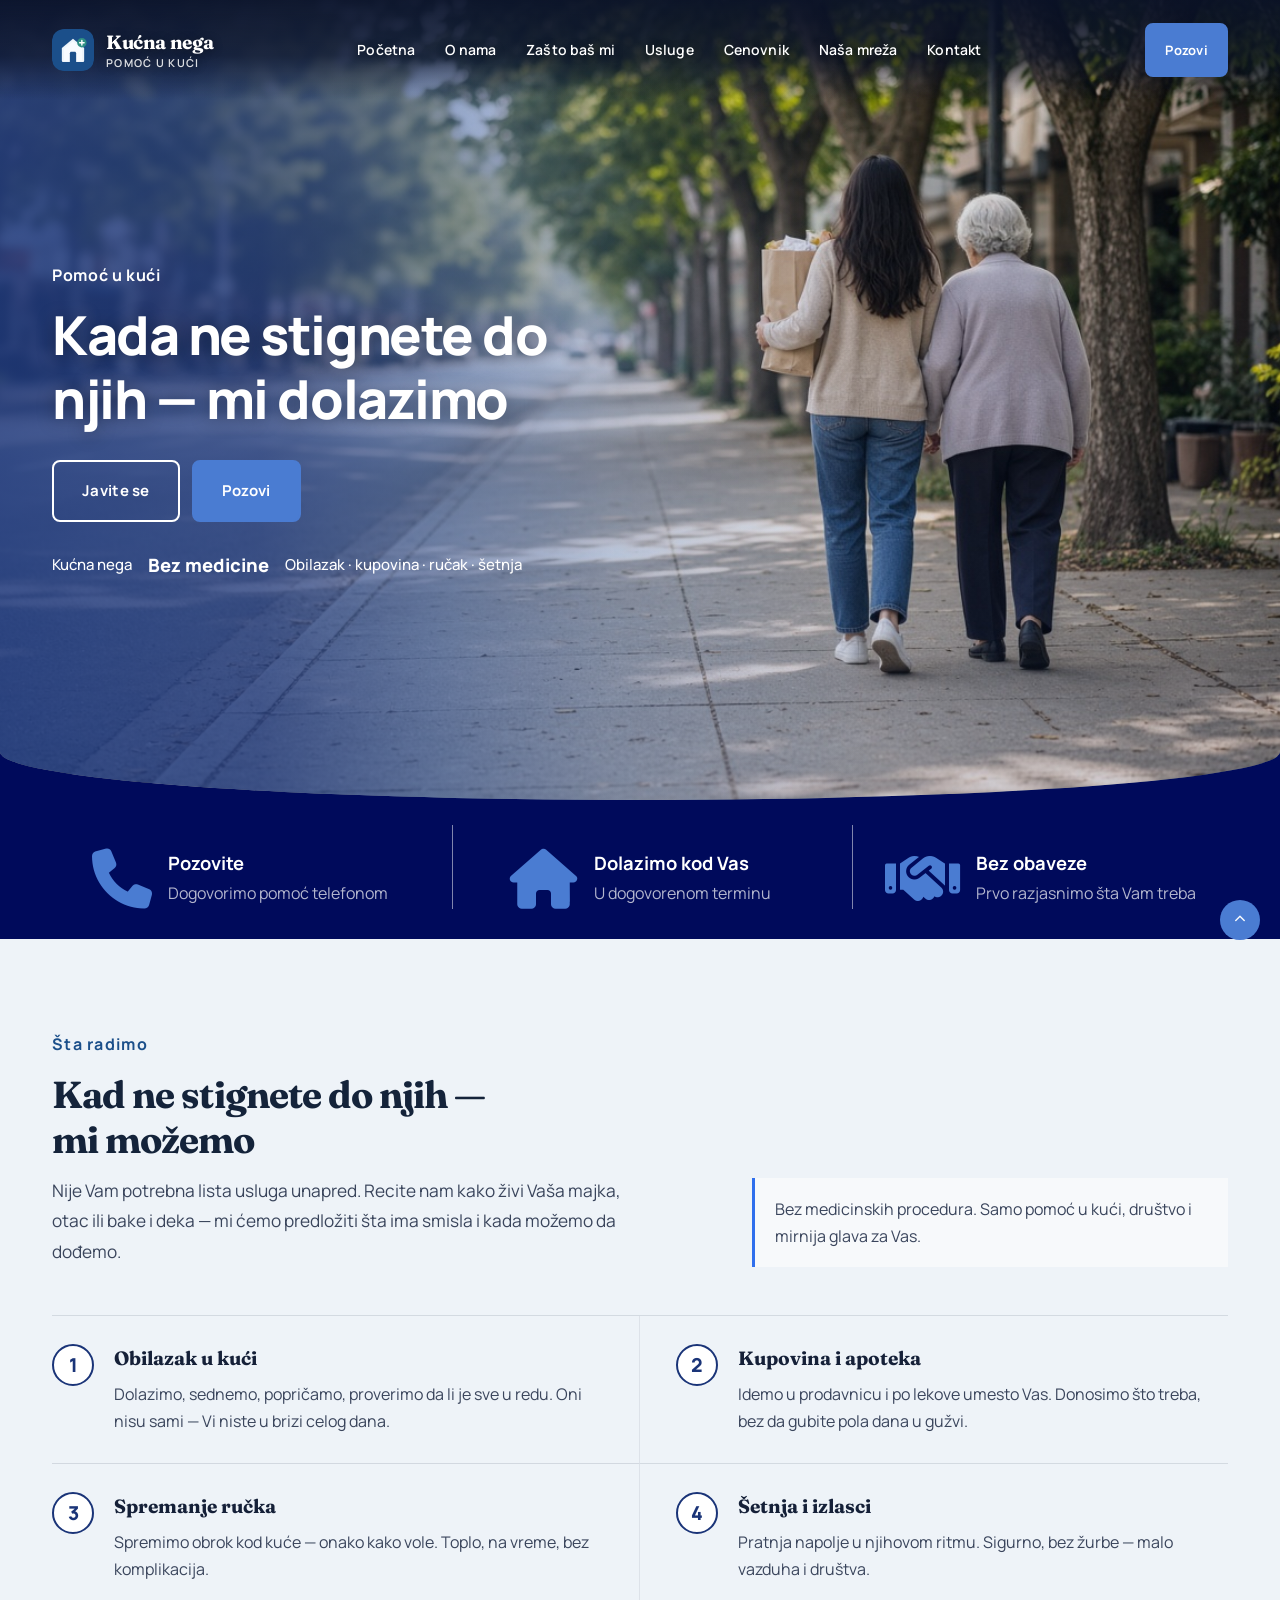
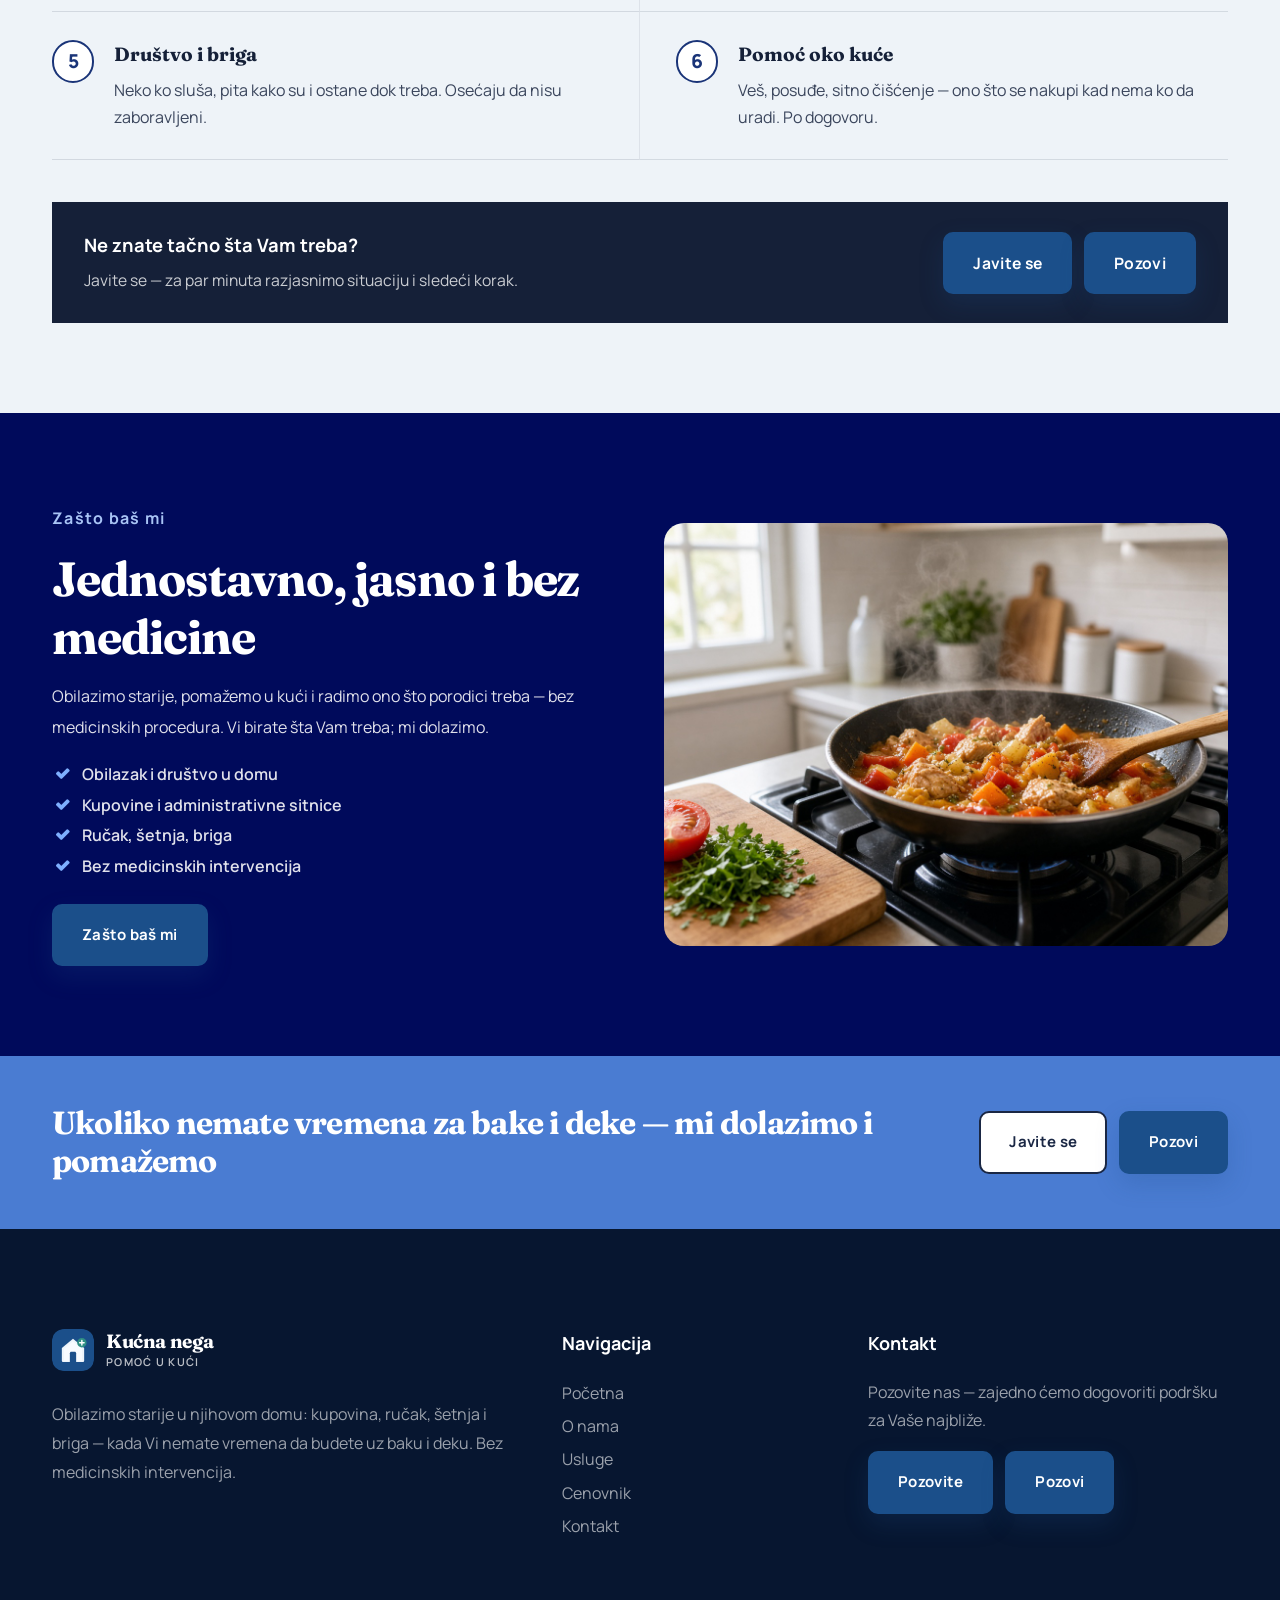
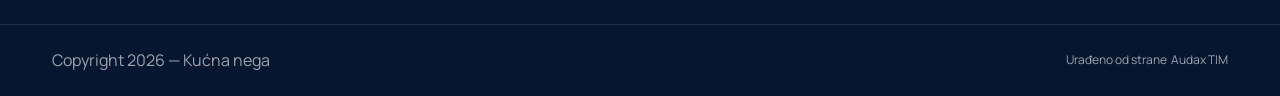
==== commit fe37766d: "Replace contact form with call controls and add Audax TIM credit" ====
--- a/index.html
+++ b/index.html
@@ -5,7 +5,7 @@
     <link rel="icon" href="images/icon.webp" type="image/gif" sizes="16x16">
     <meta content="text/html;charset=utf-8" http-equiv="Content-Type">
     <meta content="width=device-width, initial-scale=1.0" name="viewport">
-    <meta name="description" content="Kućna nega i pomoć u kući: obilazak starih, kupovina namirnica i lekova, spremanje ručka, šetnja. Bez medicinskih intervencija. Javite se preko kontakt forme.">
+    <meta name="description" content="Kućna nega i pomoć u kući: obilazak starih, kupovina namirnica i lekova, spremanje ručka, šetnja. Bez medicinskih intervencija. Pozovite nas za dogovor.">
     <meta name="keywords" content="kućna nega, pomoć u kući, obilazak starih, briga o bakama i dekama, pomoć starijima Beograd">
     <meta name="robots" content="index, follow">
     <meta property="og:image" content="https://pomocstarima.audaxtestsajt.com/images/care/hero-home.jpg">
@@ -20,7 +20,7 @@
     <link rel="preconnect" href="https://fonts.googleapis.com">
     <link rel="preconnect" href="https://fonts.gstatic.com" crossorigin>
     <link href="https://fonts.googleapis.com/css2?family=Fraunces:opsz,wght@9..144,600;9..144,700&family=Manrope:wght@400;500;600;700;800&display=swap" rel="stylesheet">
-    <link href="css/kucna-nega.css?v=20261104-2" rel="stylesheet" type="text/css">
+    <link href="css/kucna-nega.css?v=20261104-3" rel="stylesheet" type="text/css">
 </head>
 <body>
     <div id="wrapper">
@@ -99,10 +99,10 @@
                     <div class="row g-4 grid-divider">
                         <div class="col-lg-4 col-md-6 mb-sm-30">
                             <div class="d-flex justify-content-center">
-                                <i class="fs-60 id-color fa-solid fa-comments"></i>
+                                <i class="fs-60 id-color fa-solid fa-phone"></i>
                                 <div class="ms-3">
-                                    <h4 class="mb-0">Pozovite nas</h4>
-                                    <p><a href="/contact">Preko kontakt forme</a></p>
+                                    <h4 class="mb-0">Pozovite</h4>
+                                    <p>Dogovorimo pomoć telefonom</p>
                                 </div>
                             </div>
                         </div>
@@ -264,9 +264,9 @@
                     <div class="col-lg-4 col-sm-6">
                         <div class="widget">
                             <h5>Kontakt</h5>
-                            <p class="mb-3" style="color:rgba(255,255,255,0.75)">Pošaljite poruku preko kontakt forme — javićemo se čim možemo.</p>
+                            <p class="mb-3" style="color:rgba(255,255,255,0.75)">Pozovite nas — zajedno ćemo dogovoriti podršku za Vaše najbliže.</p>
                             <div class="kn-cta-row">
-                                <a class="btn-main" href="/contact"><span>Kontakt forma</span></a>
+                                <a class="btn-main kn-call" href="#"><span>Pozovite</span></a>
                                 <a class="btn-main kn-call" href="#"><span>Pozovi</span></a>
                             </div>
                         </div>
@@ -278,7 +278,7 @@
                     <div class="row">
                         <div class="col-md-12">
                             <div class="de-flex">
-                                <div class="de-flex-col">Copyright 2026 — Kućna nega</div>
+                                <div class="de-flex-col">Copyright 2026 — Kućna nega</div><div class="de-flex-col kn-footer-credit">Urađeno od strane <a href="https://pametnaresenja.com" target="_blank" rel="noopener noreferrer">Audax TIM</a></div>
                             </div>
                         </div>
                     </div>
@@ -290,6 +290,6 @@
     <script src="js/plugins.js"></script>
     <script src="js/designesia.js"></script>
     <script src="js/kn-mobile-menu.js?v=20261104-2"></script>
-    <script src="js/kn-phone.js"></script>
+    <script src="js/kn-phone.js?v=20261104-3"></script>
 </body>
 </html>
--- a/css/kucna-nega.css
+++ b/css/kucna-nega.css
@@ -1875,3 +1875,16 @@
 @media (prefers-reduced-motion: reduce) {
   .kn-menu-icon, .kn-menu-icon::after { transition: none; }
 }
+
+/* Contact without a form, and site credit. */
+.kn-contact-call { padding: 38px; background: #f8f6f0; border-left: 2px solid #2f8f84; }
+.kn-contact-call > i { display: block; font-size: 30px; color: #2f8f84; margin-bottom: 26px; }
+.kn-contact-call h3 { font-size: 30px; }
+.kn-contact-call p { margin-bottom: 24px; }
+.kn-footer-credit { font-size: 12px; color: rgba(255,255,255,.6); }
+.kn-footer-credit a { color: rgba(255,255,255,.9); text-decoration: underline; text-underline-offset: 3px; margin-left: 4px; }
+@media (max-width: 991px) {
+  .kn-contact-call { padding: 28px 24px; }
+  .subfooter .de-flex { gap: 12px; }
+  .kn-footer-credit { text-align: center; }
+}
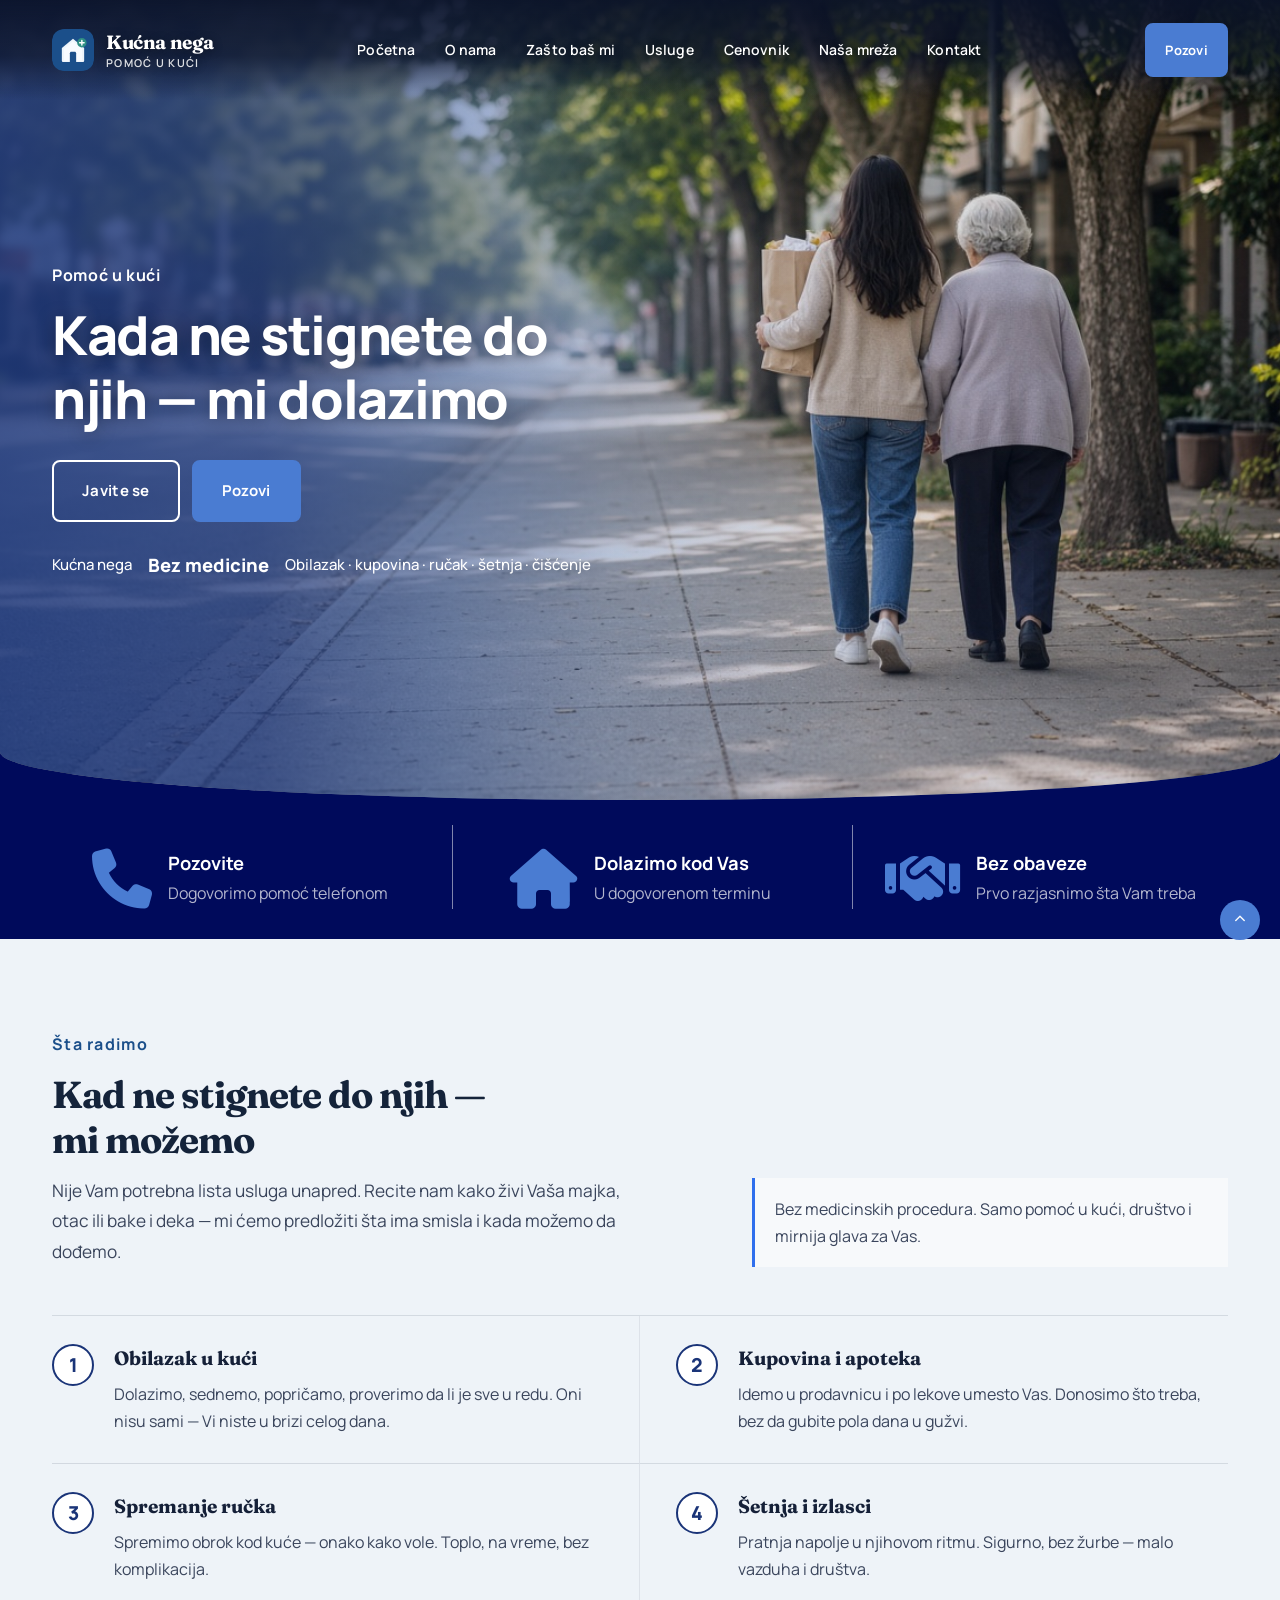
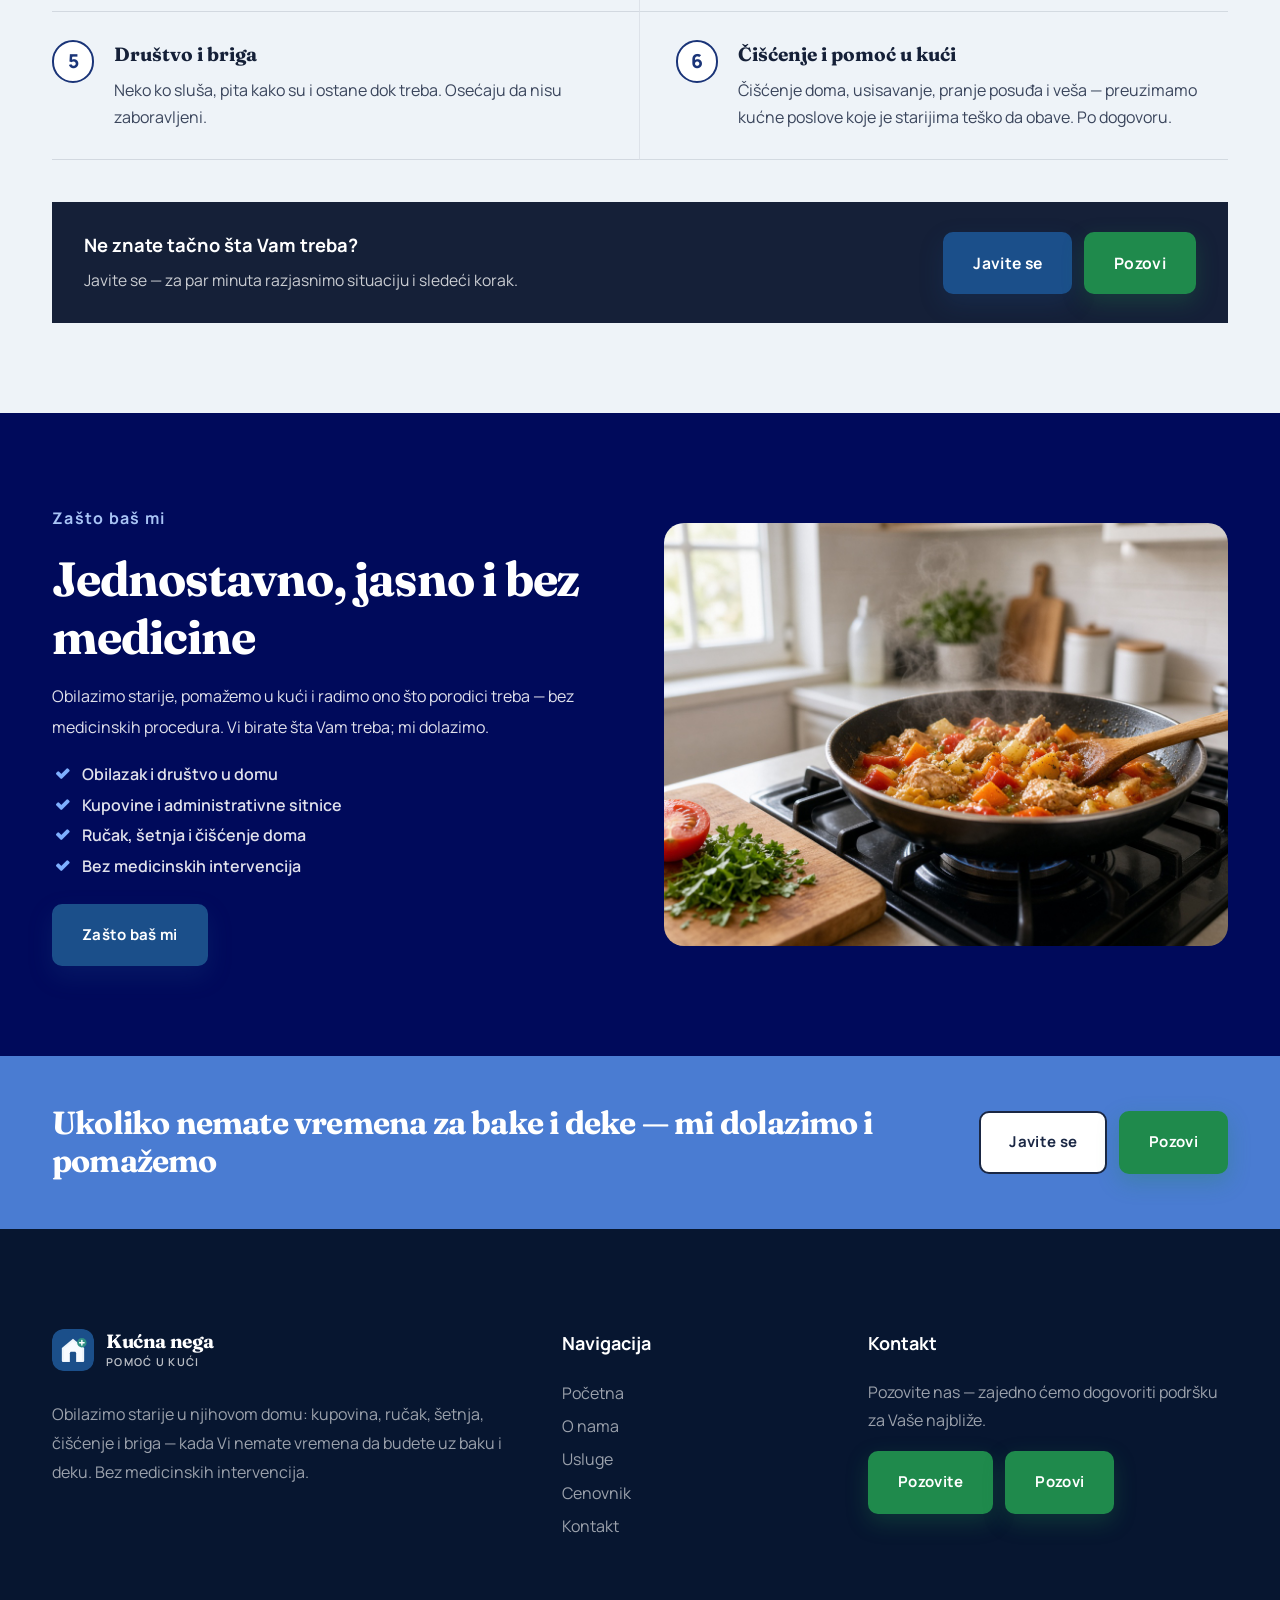
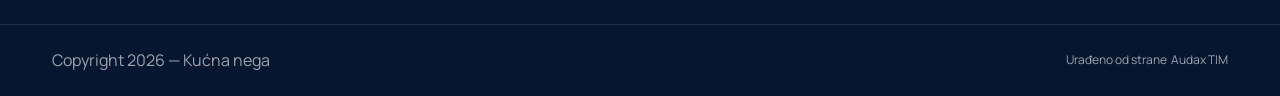
==== commit aa6c1b48: "Add cleaning services and phone CTAs with mobile call bar" ====
--- a/index.html
+++ b/index.html
@@ -5,13 +5,26 @@
     <link rel="icon" href="images/icon.webp" type="image/gif" sizes="16x16">
     <meta content="text/html;charset=utf-8" http-equiv="Content-Type">
     <meta content="width=device-width, initial-scale=1.0" name="viewport">
-    <meta name="description" content="Kućna nega i pomoć u kući: obilazak starih, kupovina namirnica i lekova, spremanje ručka, šetnja. Bez medicinskih intervencija. Pozovite nas za dogovor.">
+    <meta name="description" content="Kućna nega i pomoć u kući: obilazak starih, kupovina namirnica i lekova, spremanje ručka, šetnja i čišćenje doma. Bez medicinskih intervencija. Pozovite nas za dogovor.">
     <meta name="keywords" content="kućna nega, pomoć u kući, obilazak starih, briga o bakama i dekama, pomoć starijima Beograd">
     <meta name="robots" content="index, follow">
-    <meta property="og:image" content="https://pomocstarima.audaxtestsajt.com/images/care/hero-home.jpg">
+    <meta property="og:type" content="website">
+    <meta property="og:locale" content="sr_RS">
+    <meta property="og:site_name" content="Kućna nega">
+    <meta property="og:title" content="Kućna nega | Pomoć u kući starih – Beograd i Srbija">
+    <meta property="og:description" content="Kućna nega i pomoć u kući: obilazak starih, kupovina namirnica i lekova, spremanje ručka, šetnja i čišćenje doma. Bez medicinskih intervencija. Pozovite nas za dogovor.">
+    <meta property="og:url" content="https://pomocstarima.audaxtestsajt.com/">
+    <meta property="og:image" content="https://pomocstarima.audaxtestsajt.com/images/care/share-hero-20261104.jpg">
+    <meta property="og:image:secure_url" content="https://pomocstarima.audaxtestsajt.com/images/care/share-hero-20261104.jpg">
     <meta property="og:image:type" content="image/jpeg">
+    <meta property="og:image:width" content="1280">
+    <meta property="og:image:height" content="720">
+    <meta property="og:image:alt" content="Pomoć starijima u šetnji — fotografija iz hero sekcije Kućne nege">
     <meta name="twitter:card" content="summary_large_image">
-    <meta name="twitter:image" content="https://pomocstarima.audaxtestsajt.com/images/care/hero-home.jpg">
+    <meta name="twitter:title" content="Kućna nega | Pomoć u kući starih – Beograd i Srbija">
+    <meta name="twitter:description" content="Kućna nega i pomoć u kući: obilazak starih, kupovina namirnica i lekova, spremanje ručka, šetnja i čišćenje doma. Bez medicinskih intervencija. Pozovite nas za dogovor.">
+    <meta name="twitter:image" content="https://pomocstarima.audaxtestsajt.com/images/care/share-hero-20261104.jpg">
+    <meta name="twitter:image:alt" content="Pomoć starijima u šetnji — fotografija iz hero sekcije Kućne nege">
     <link rel="canonical" href="https://pomocstarima.audaxtestsajt.com/">
     <link href="css/bootstrap.min.css" rel="stylesheet" type="text/css" id="bootstrap">
     <link href="css/plugins.css" rel="stylesheet" type="text/css">
@@ -20,7 +33,7 @@
     <link rel="preconnect" href="https://fonts.googleapis.com">
     <link rel="preconnect" href="https://fonts.gstatic.com" crossorigin>
     <link href="https://fonts.googleapis.com/css2?family=Fraunces:opsz,wght@9..144,600;9..144,700&family=Manrope:wght@400;500;600;700;800&display=swap" rel="stylesheet">
-    <link href="css/kucna-nega.css?v=20261104-3" rel="stylesheet" type="text/css">
+    <link href="css/kucna-nega.css?v=20261104-5" rel="stylesheet" type="text/css">
 </head>
 <body>
     <div id="wrapper">
@@ -50,7 +63,7 @@
                             </div>
                             <div class="de-flex-col">
                                 <div class="menu_side_area">
-                                    <a href="#" class="btn-main kn-call"><span>Pozovi</span></a>
+                                    <a href="tel:+381603273705" class="btn-main kn-call" aria-label="Pozovite Kućnu negu na +381 60 327 3705"><span>Pozovi</span></a>
                                     <button id="menu-btn" class="kn-menu-toggle" type="button" aria-expanded="false" aria-controls="mainmenu" aria-label="Otvori meni"><span class="kn-menu-icon" aria-hidden="true"></span></button>
                                 </div>
                             </div>
@@ -79,12 +92,12 @@
                                     <h1>Kada ne stignete do njih — mi dolazimo</h1>
                                     <div class="kn-cta-row">
                                         <a class="btn-main btn-line kn-dentia-cta" href="/contact"><span>Javite se</span></a>
-                                        <a class="btn-main kn-dentia-cta kn-call" href="#"><span>Pozovi</span></a>
+                                        <a class="btn-main kn-dentia-cta kn-call" href="tel:+381603273705" aria-label="Pozovite Kućnu negu na +381 60 327 3705"><span>Pozovi</span></a>
                                     </div>
                                     <div class="d-lg-flex align-items-center kn-dentia-proof">
                                         <div class="me-3">Kućna nega</div>
                                         <div class="me-3 fw-bold">Bez medicine</div>
-                                        <div>Obilazak · kupovina · ručak · šetnja</div>
+                                        <div>Obilazak · kupovina · ručak · šetnja · čišćenje</div>
                                     </div>
                                 </div>
                             </div>
@@ -181,8 +194,8 @@
                         <article class="kn-service-item">
                             <span class="kn-service-num" aria-hidden="true">6</span>
                             <div>
-                                <h3>Pomoć oko kuće</h3>
-                                <p>Veš, posuđe, sitno čišćenje — ono što se nakupi kad nema ko da uradi. Po dogovoru.</p>
+                                <h3>Čišćenje i pomoć u kući</h3>
+                                <p>Čišćenje doma, usisavanje, pranje posuđa i veša — preuzimamo kućne poslove koje je starijima teško da obave. Po dogovoru.</p>
                             </div>
                         </article>
                     </div>
@@ -194,7 +207,7 @@
                         </div>
                         <div class="kn-cta-row">
                             <a class="btn-main" href="/contact"><span>Javite se</span></a>
-                            <a class="btn-main kn-call" href="#"><span>Pozovi</span></a>
+                            <a class="btn-main kn-call" href="tel:+381603273705" aria-label="Pozovite Kućnu negu na +381 60 327 3705"><span>Pozovi</span></a>
                         </div>
                     </div>
                 </div>
@@ -211,7 +224,7 @@
                             <ul class="ul-check fw-600 mb-4">
                                 <li>Obilazak i društvo u domu</li>
                                 <li>Kupovine i administrativne sitnice</li>
-                                <li>Ručak, šetnja, briga</li>
+                                <li>Ručak, šetnja i čišćenje doma</li>
                                 <li>Bez medicinskih intervencija</li>
                             </ul>
                             <a class="btn-main" href="/zasto"><span>Zašto baš mi</span></a>
@@ -233,7 +246,7 @@
                         <div class="col-lg-3 text-lg-end">
                             <div class="kn-cta-row kn-cta-row-end">
                                 <a class="btn-main btn-line" href="/contact"><span>Javite se</span></a>
-                                <a class="btn-main kn-call" href="#"><span>Pozovi</span></a>
+                                <a class="btn-main kn-call" href="tel:+381603273705" aria-label="Pozovite Kućnu negu na +381 60 327 3705"><span>Pozovi</span></a>
                             </div>
                         </div>
                     </div>
@@ -247,7 +260,7 @@
                     <div class="col-lg-5 col-sm-6">
                         <a href="/" class="kn-logo kn-logo-footer"><span class="kn-logo-mark" aria-hidden="true"><svg xmlns="http://www.w3.org/2000/svg" viewBox="0 0 64 64" fill="none"><rect width="64" height="64" rx="16" fill="#1B4F8A"/><path d="M32 15L49 28.8V48.2c0 1.2-1 2.2-2.2 2.2H17.2c-1.2 0-2.2-1-2.2-2.2V28.8L32 15z" fill="#EEF5FB"/><path d="M32 19.2L45.8 30.2v18.2H18.2V30.2L32 19.2z" fill="#F8FBFF"/><path d="M27.2 50.4V37c0-1.2 1-2.2 2.2-2.2h5.2c1.2 0 2.2 1 2.2 2.2v13.4" fill="#1B4F8A"/><circle cx="45.5" cy="21" r="7.2" fill="#2F8F84"/><path d="M45.5 17.6v6.8M42.1 21h6.8" stroke="#fff" stroke-width="2.2" stroke-linecap="round"/></svg></span><span class="kn-logo-text">Kućna nega<em>Pomoć u kući</em></span></a>
                         <div class="spacer-20"></div>
-                        <p>Obilazimo starije u njihovom domu: kupovina, ručak, šetnja i briga — kada Vi nemate vremena da budete uz baku i deku. Bez medicinskih intervencija.</p>
+                        <p>Obilazimo starije u njihovom domu: kupovina, ručak, šetnja, čišćenje i briga — kada Vi nemate vremena da budete uz baku i deku. Bez medicinskih intervencija.</p>
                     </div>
                     <div class="col-lg-3 col-sm-6">
                         <div class="widget">
@@ -266,8 +279,8 @@
                             <h5>Kontakt</h5>
                             <p class="mb-3" style="color:rgba(255,255,255,0.75)">Pozovite nas — zajedno ćemo dogovoriti podršku za Vaše najbliže.</p>
                             <div class="kn-cta-row">
-                                <a class="btn-main kn-call" href="#"><span>Pozovite</span></a>
-                                <a class="btn-main kn-call" href="#"><span>Pozovi</span></a>
+                                <a class="btn-main kn-call" href="tel:+381603273705" aria-label="Pozovite Kućnu negu na +381 60 327 3705"><span>Pozovite</span></a>
+                                <a class="btn-main kn-call" href="tel:+381603273705" aria-label="Pozovite Kućnu negu na +381 60 327 3705"><span>Pozovi</span></a>
                             </div>
                         </div>
                     </div>
@@ -287,9 +300,13 @@
         </footer>
     </div>
 
+    <aside class="kn-mobile-callbar" aria-label="Pozivanje Kućne nege">
+        <div class="kn-mobile-callbar-number"><span>Tu smo za Vas</span><a href="tel:+381603273705">+381 60 327 3705</a></div>
+        <a class="kn-mobile-callbar-button kn-call" href="tel:+381603273705" aria-label="Pozovite Kućnu negu na +381 60 327 3705"><i class="fa-solid fa-phone" aria-hidden="true"></i> Pozovite</a>
+    </aside>
     <script src="js/plugins.js"></script>
     <script src="js/designesia.js"></script>
     <script src="js/kn-mobile-menu.js?v=20261104-2"></script>
-    <script src="js/kn-phone.js?v=20261104-3"></script>
+    <script src="js/kn-phone.js?v=20261104-5"></script>
 </body>
 </html>
--- a/css/kucna-nega.css
+++ b/css/kucna-nega.css
@@ -212,11 +212,13 @@
 header {
   transition: background-color .25s ease, box-shadow .25s ease, padding .25s ease !important;
 }
-/* Desktop: header always sticks while scrolling */
-@media (min-width: 992px) {
-  header {
+/* Desktop: keep navigation visible in both scroll directions. */
+@media (min-width: 994px) {
+  #wrapper header {
     position: fixed !important;
-    top: 0;
+    top: 0 !important;
+    margin-top: 0 !important; /* The theme's scroll-down class sets -90px. */
+    transform: none !important;
     left: 0;
     right: 0;
     width: 100%;
@@ -1888,3 +1890,29 @@
   .subfooter .de-flex { gap: 12px; }
   .kn-footer-credit { text-align: center; }
 }
+
+/* A quiet, persistent call action on phones only. */
+.kn-mobile-callbar { display: none; }
+@media (max-width: 767px) {
+  body { padding-bottom: calc(76px + env(safe-area-inset-bottom, 0px)); }
+  .kn-mobile-callbar {
+    display: flex; align-items: center; justify-content: space-between; gap: 12px;
+    position: fixed; inset: auto 0 0; z-index: 10040;
+    min-height: 76px; padding: 12px 18px calc(12px + env(safe-area-inset-bottom, 0px));
+    background: #f8f6f0; border-top: 1px solid #dedfd5;
+    box-shadow: 0 -4px 18px rgba(20,35,58,.05);
+  }
+  .kn-mobile-callbar-number { display: flex; flex-direction: column; gap: 1px; }
+  .kn-mobile-callbar-number span { color: #647369; font: 500 11px/1.5 var(--kn-sans); }
+  .kn-mobile-callbar-number a { color: #14233a; font: 700 15px/1.5 var(--kn-sans); text-decoration: none; white-space: nowrap; }
+  .kn-mobile-callbar-button {
+    display: inline-flex; align-items: center; justify-content: center; gap: 9px;
+    min-height: 44px; padding: 11px 17px; border-radius: 4px;
+    background: #1f4f40; color: #fff !important; text-decoration: none;
+    font: 600 14px/1.5 var(--kn-sans);
+  }
+  .kn-mobile-callbar-button:hover { background: #173f32; }
+  .kn-mobile-callbar a:focus-visible { outline: 2px solid #2f8f84; outline-offset: 3px; }
+  body.kn-menu-open .kn-mobile-callbar { display: none; }
+  #back-to-top { bottom: calc(94px + env(safe-area-inset-bottom, 0px)) !important; }
+}
